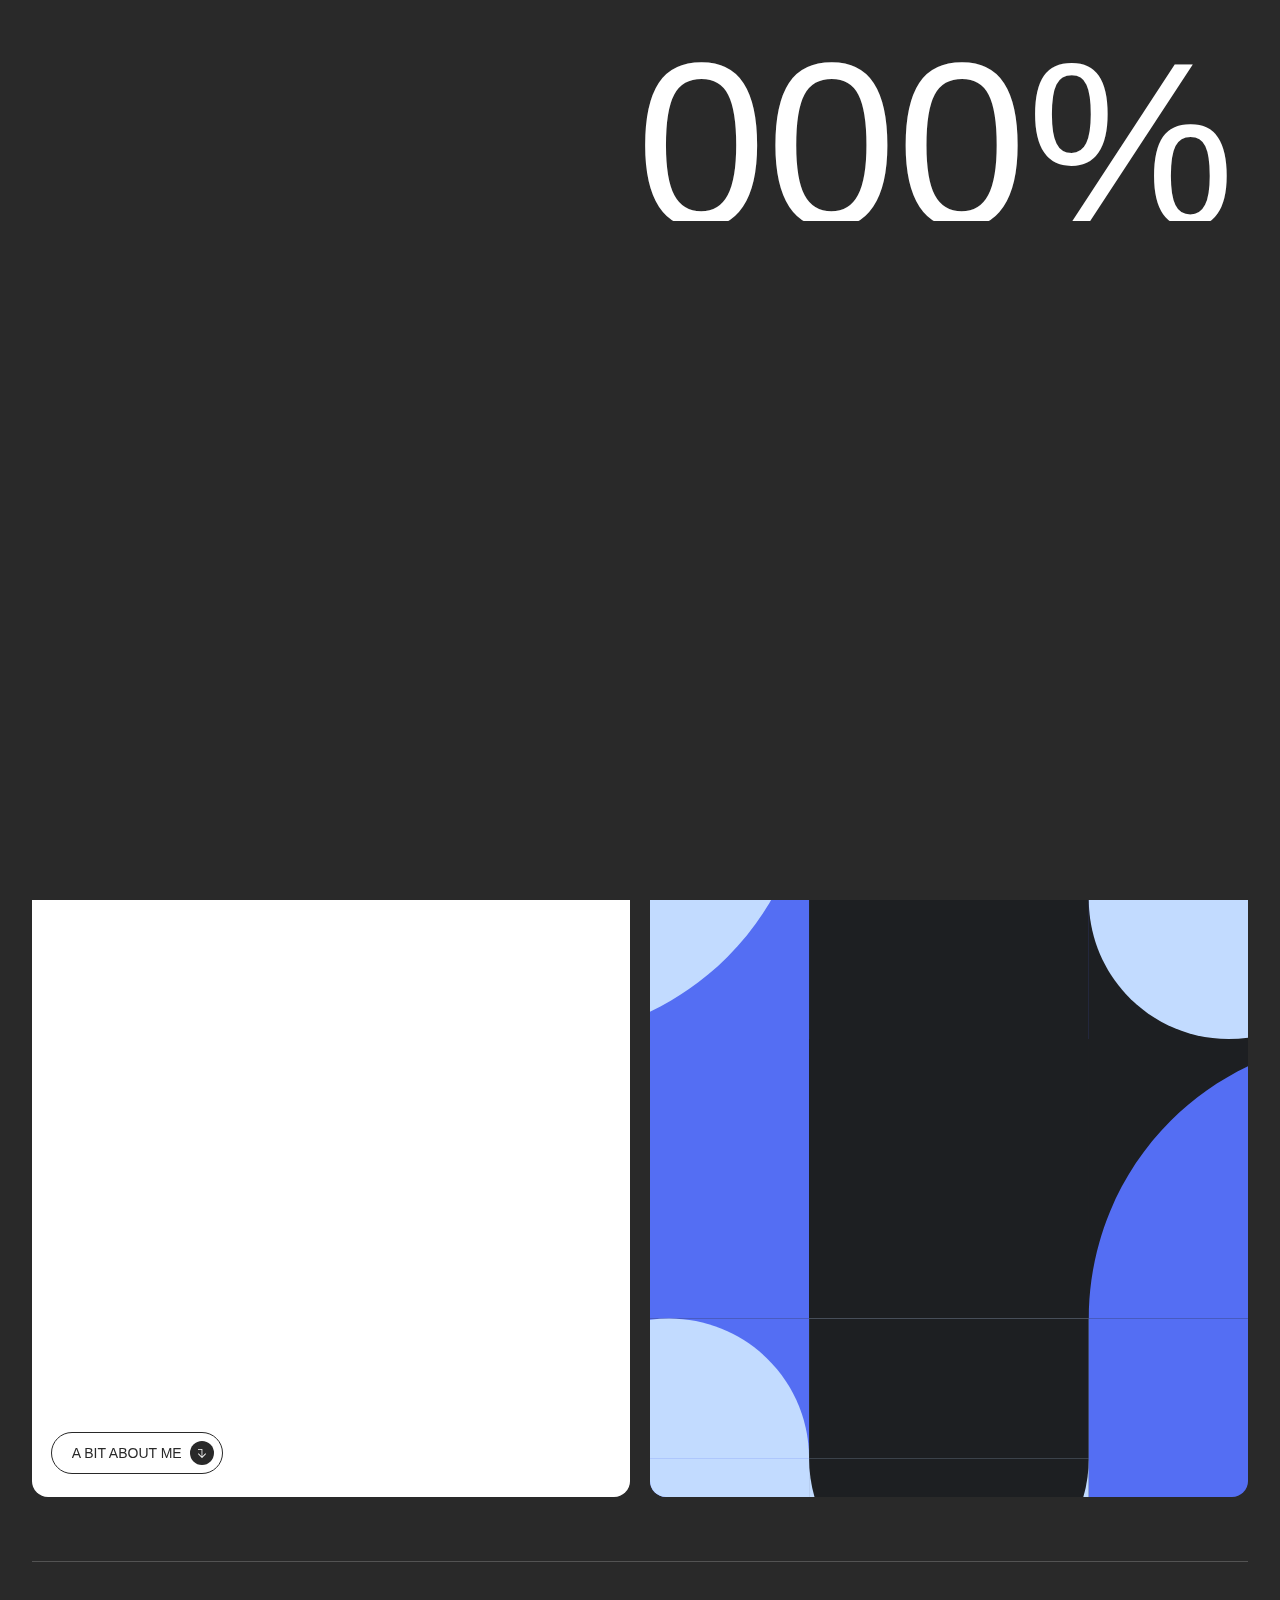
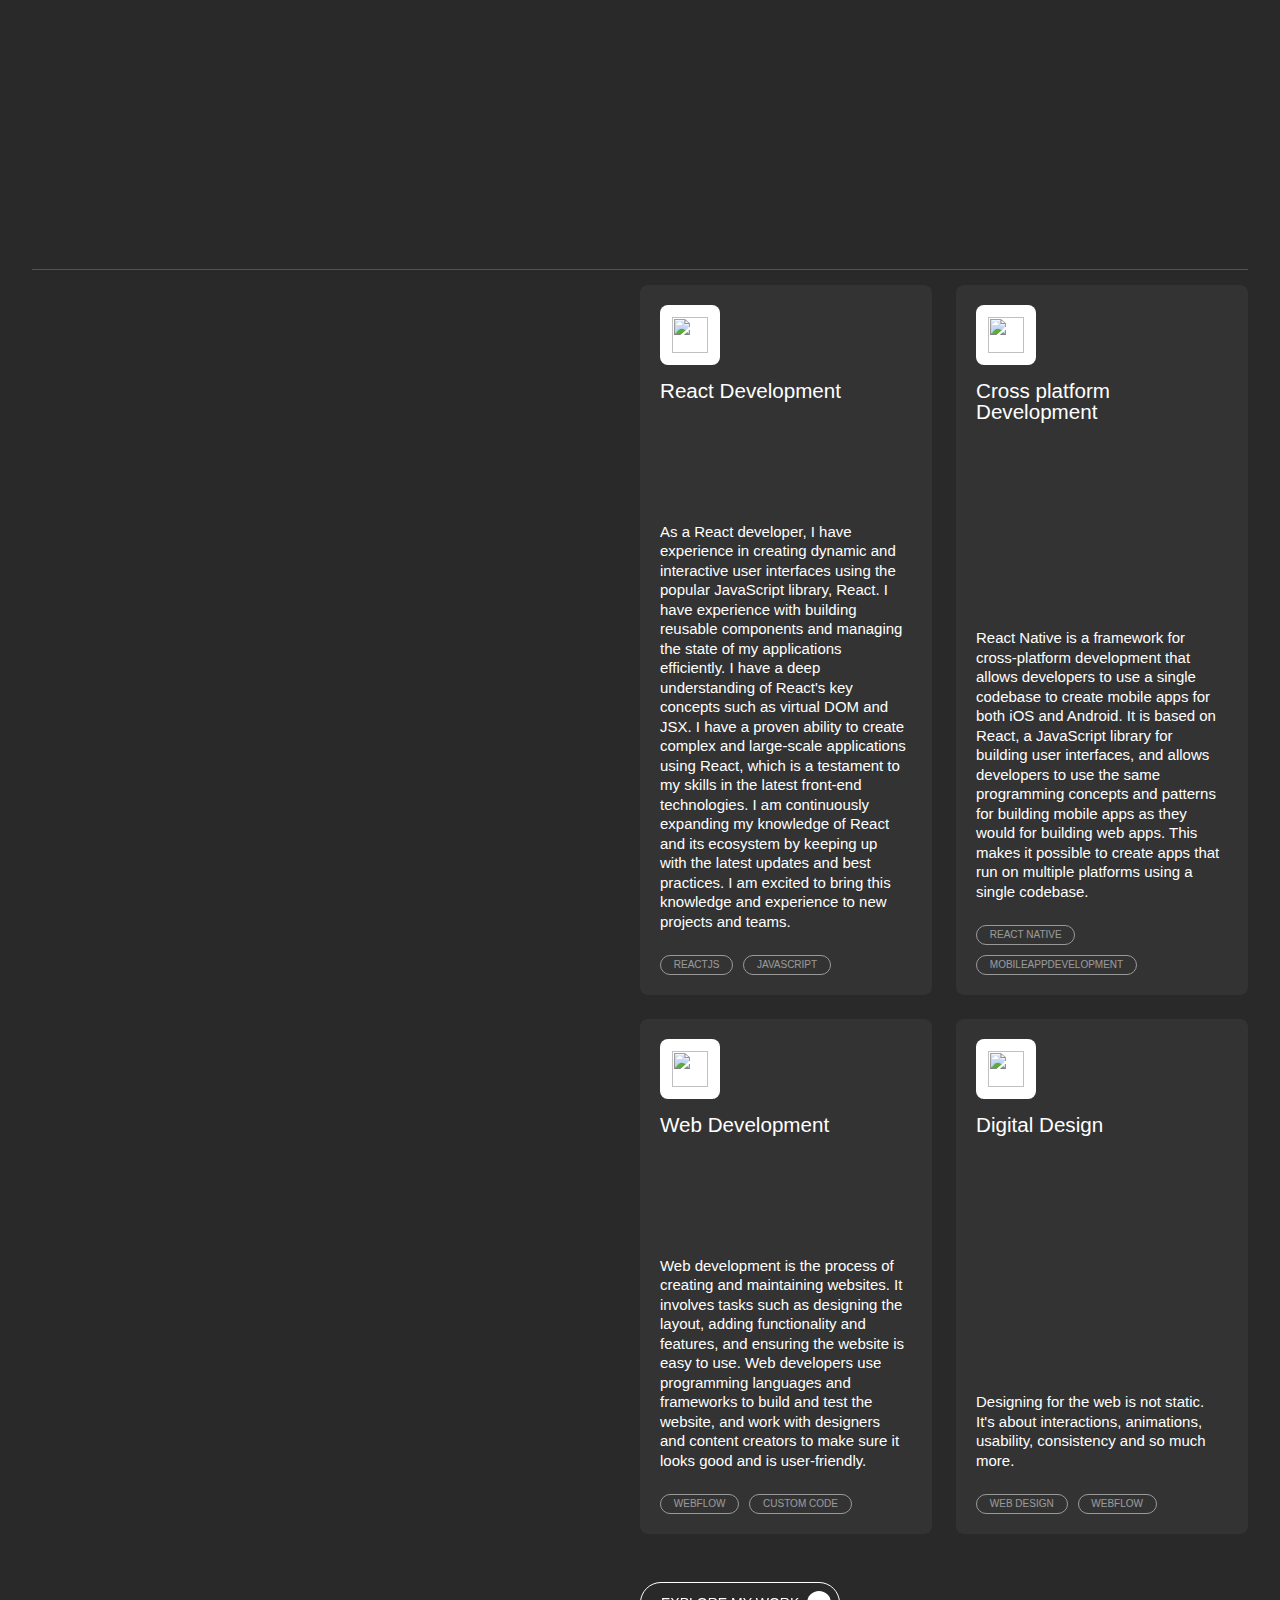
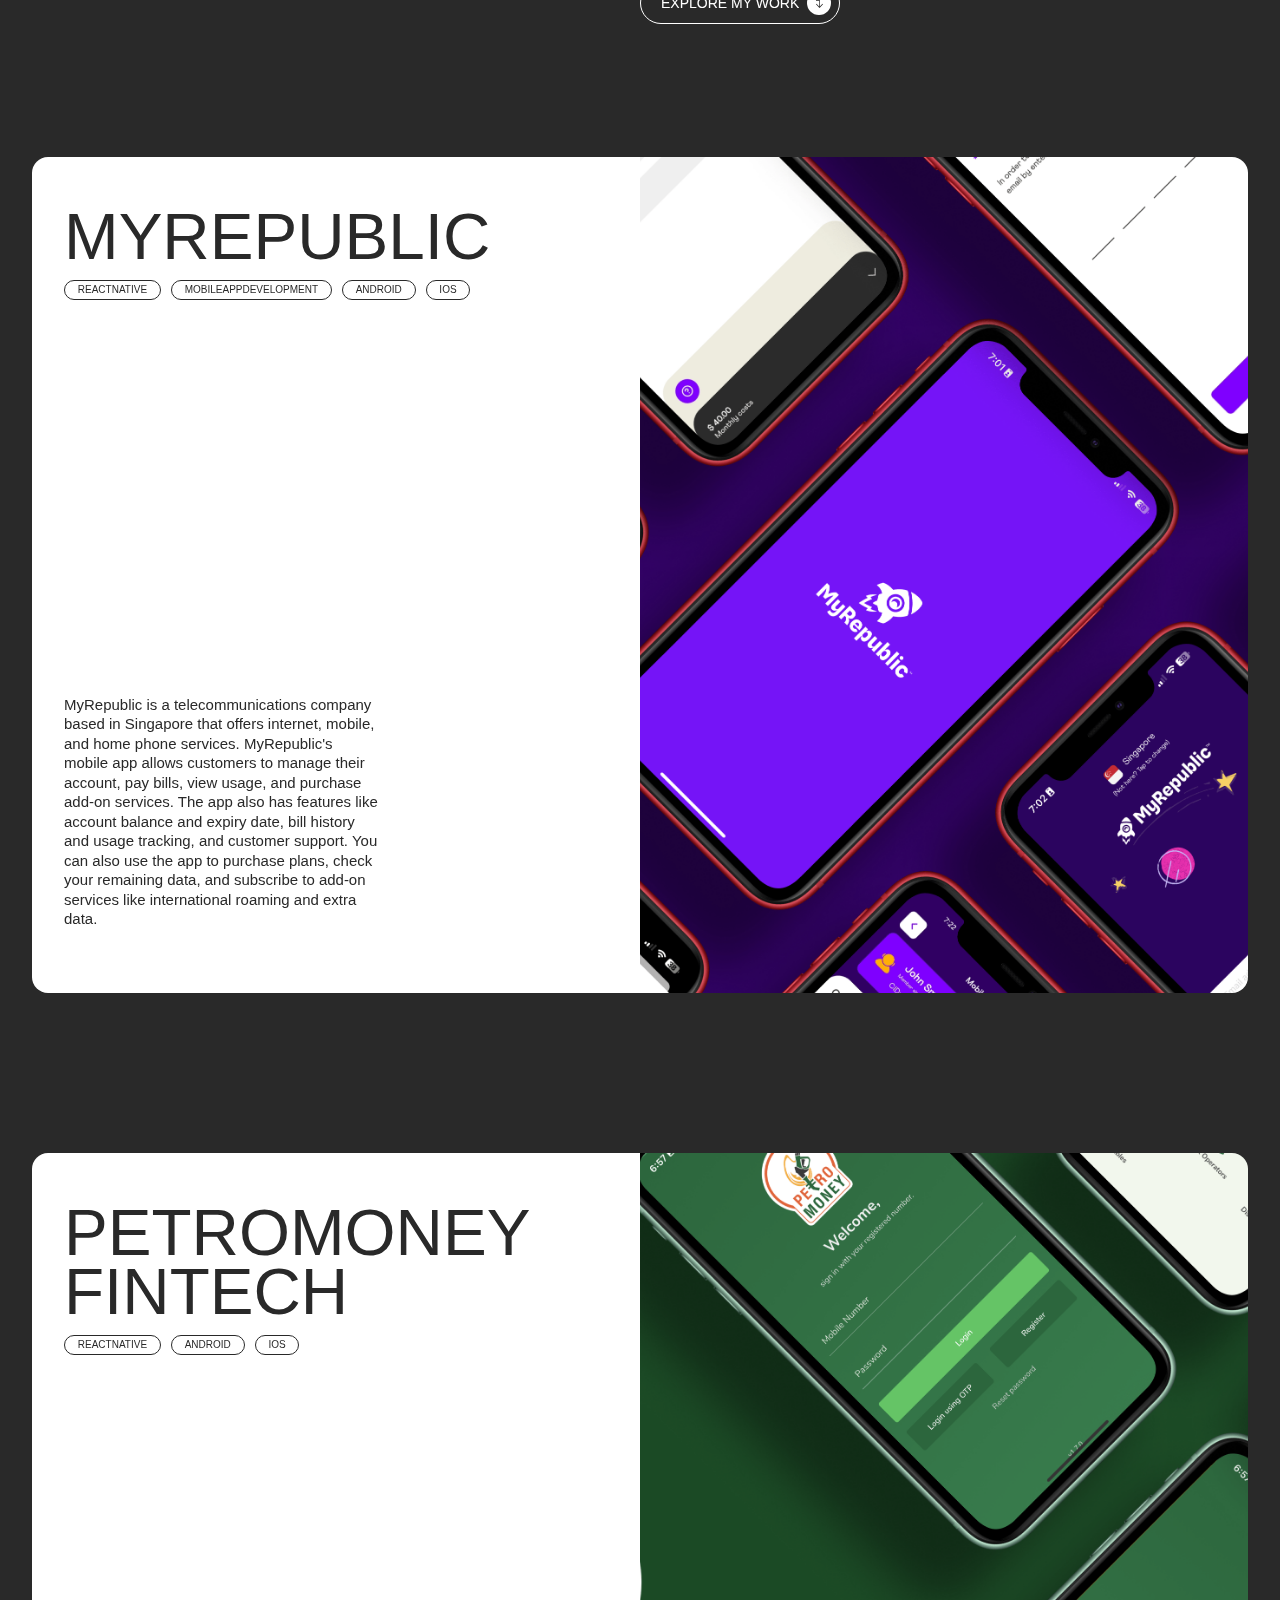
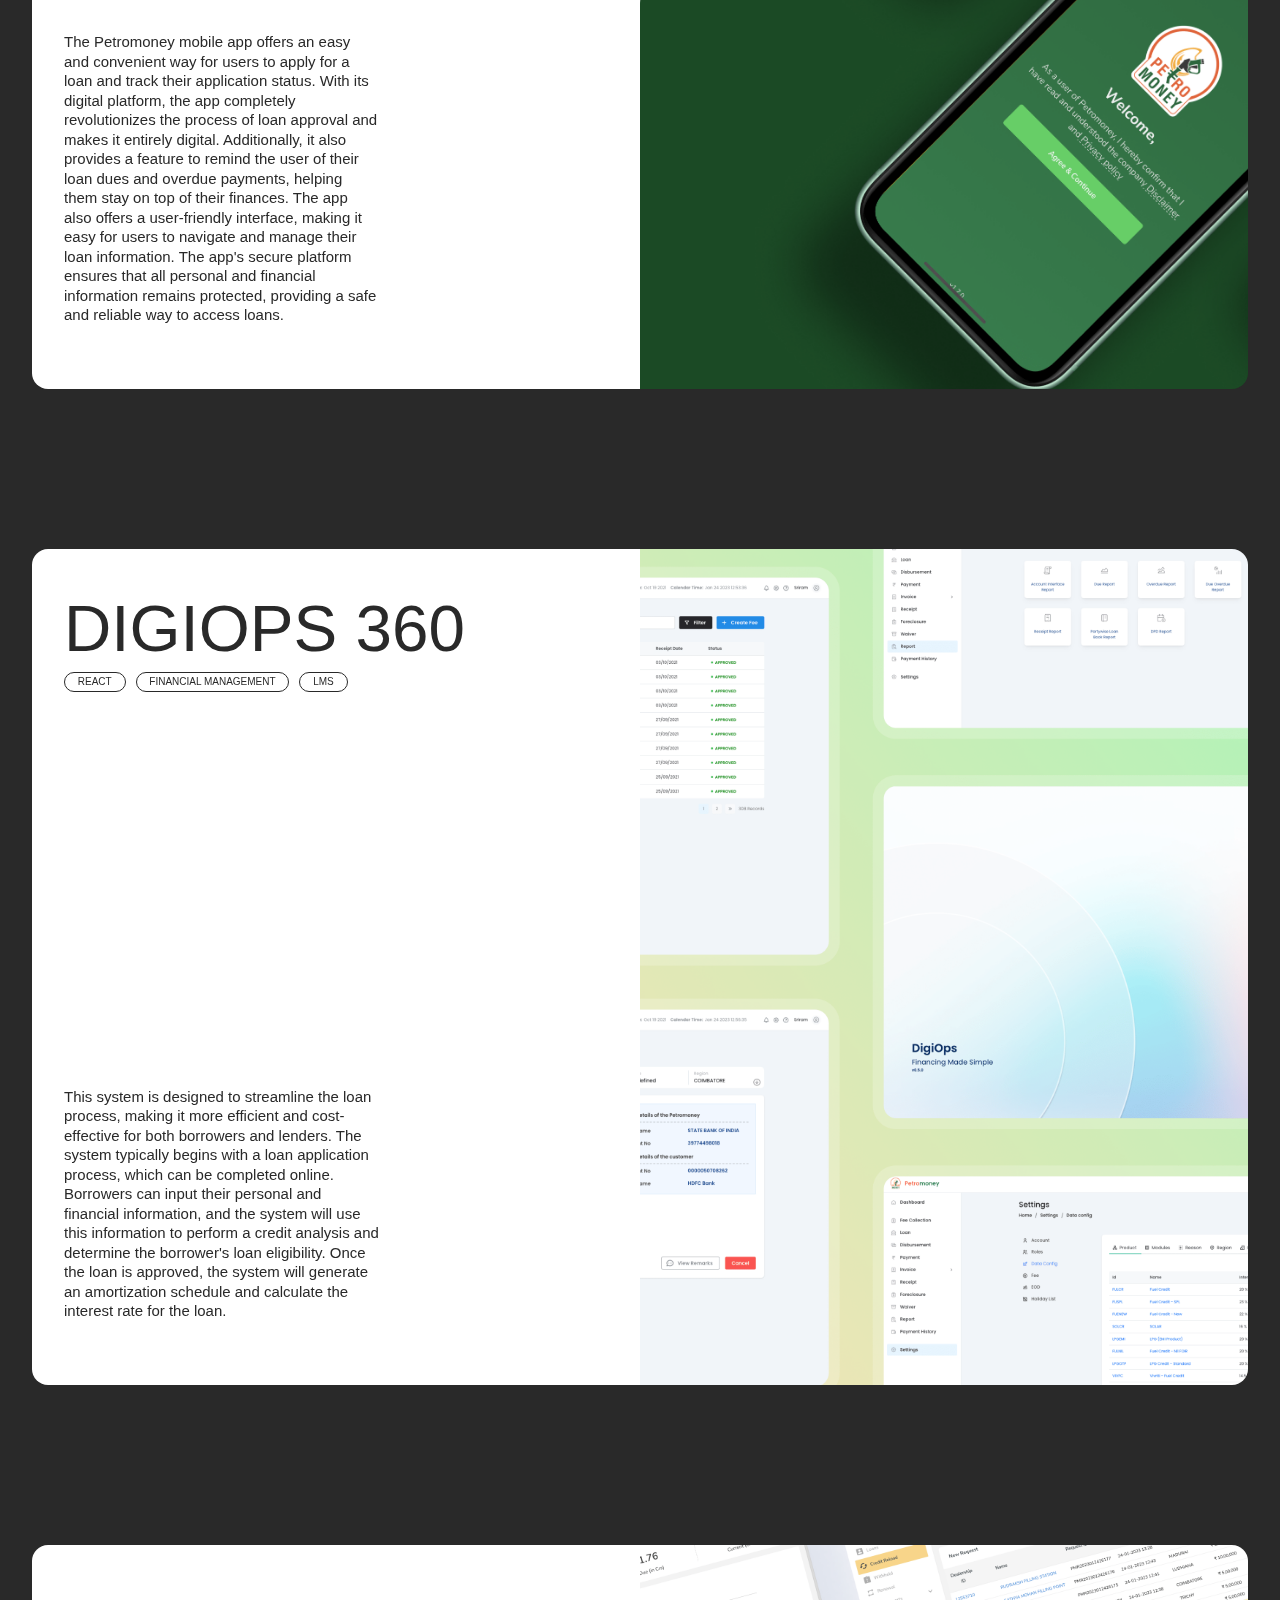
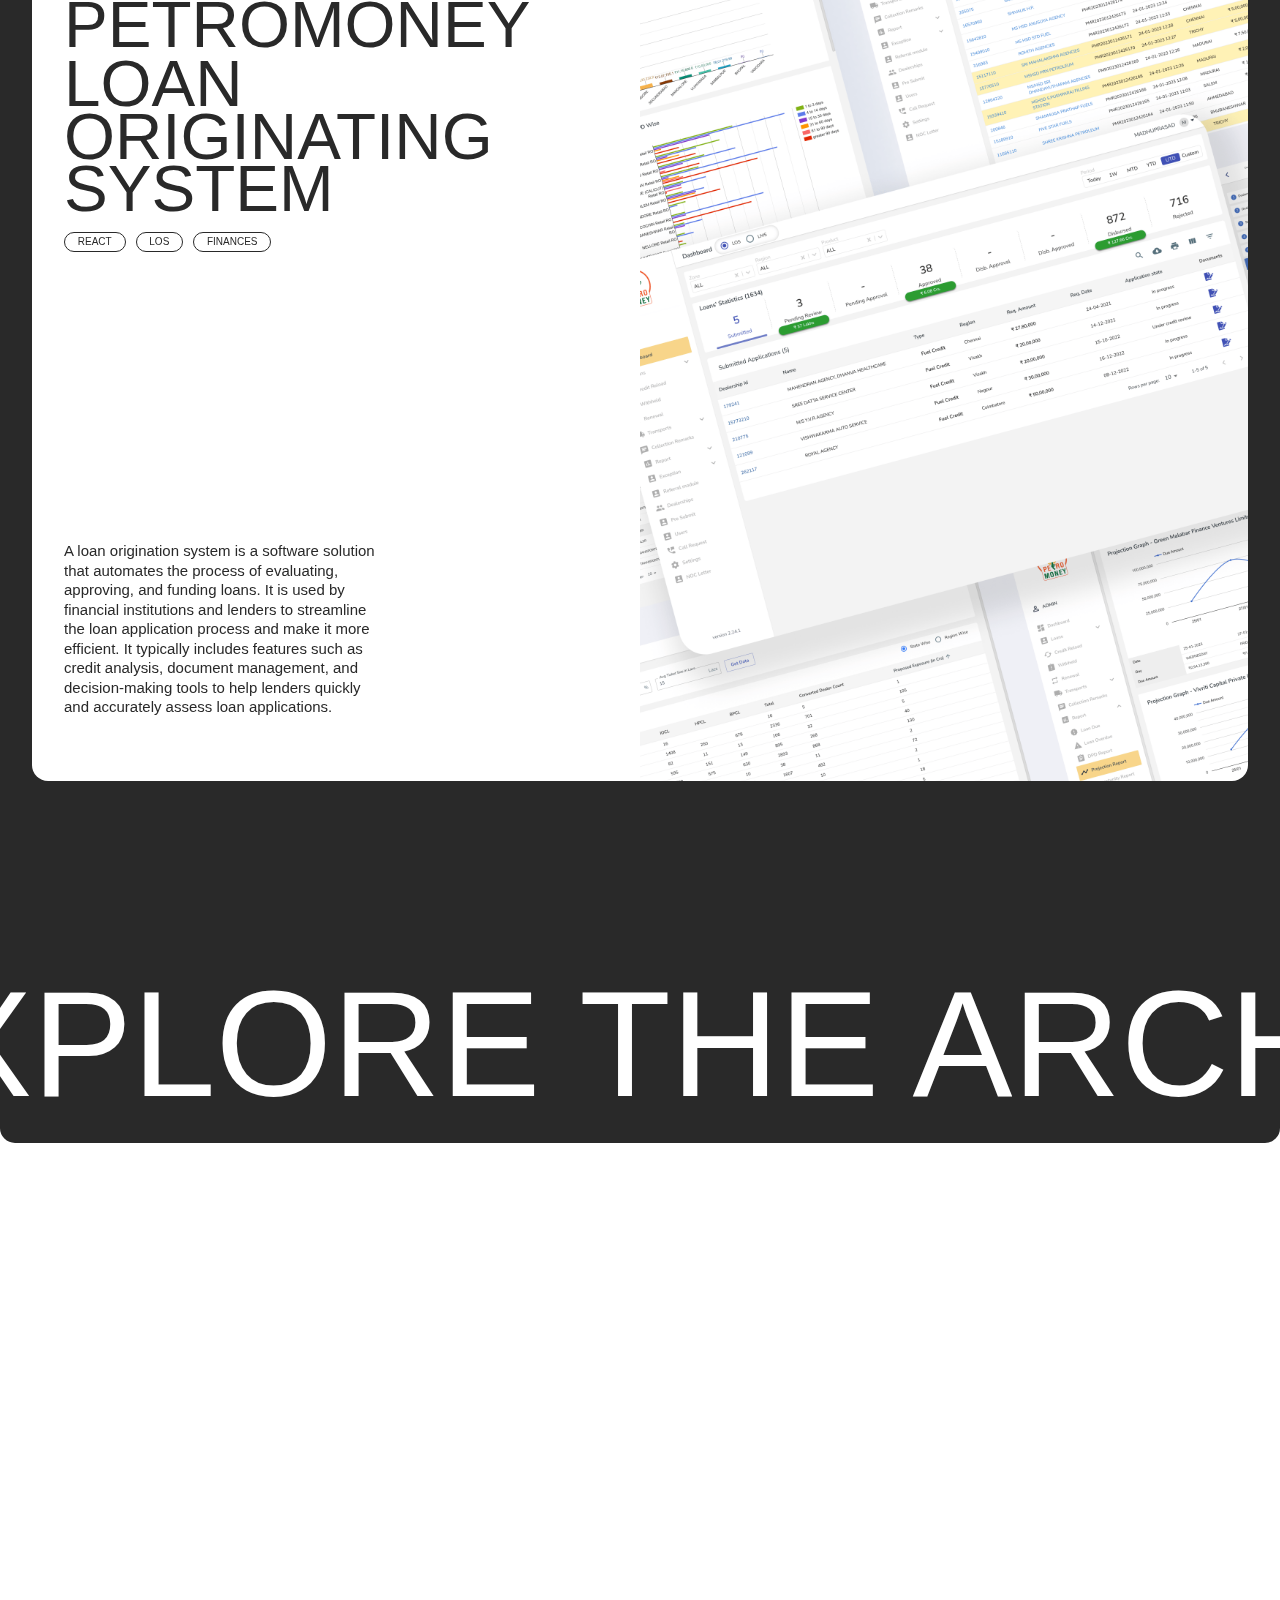
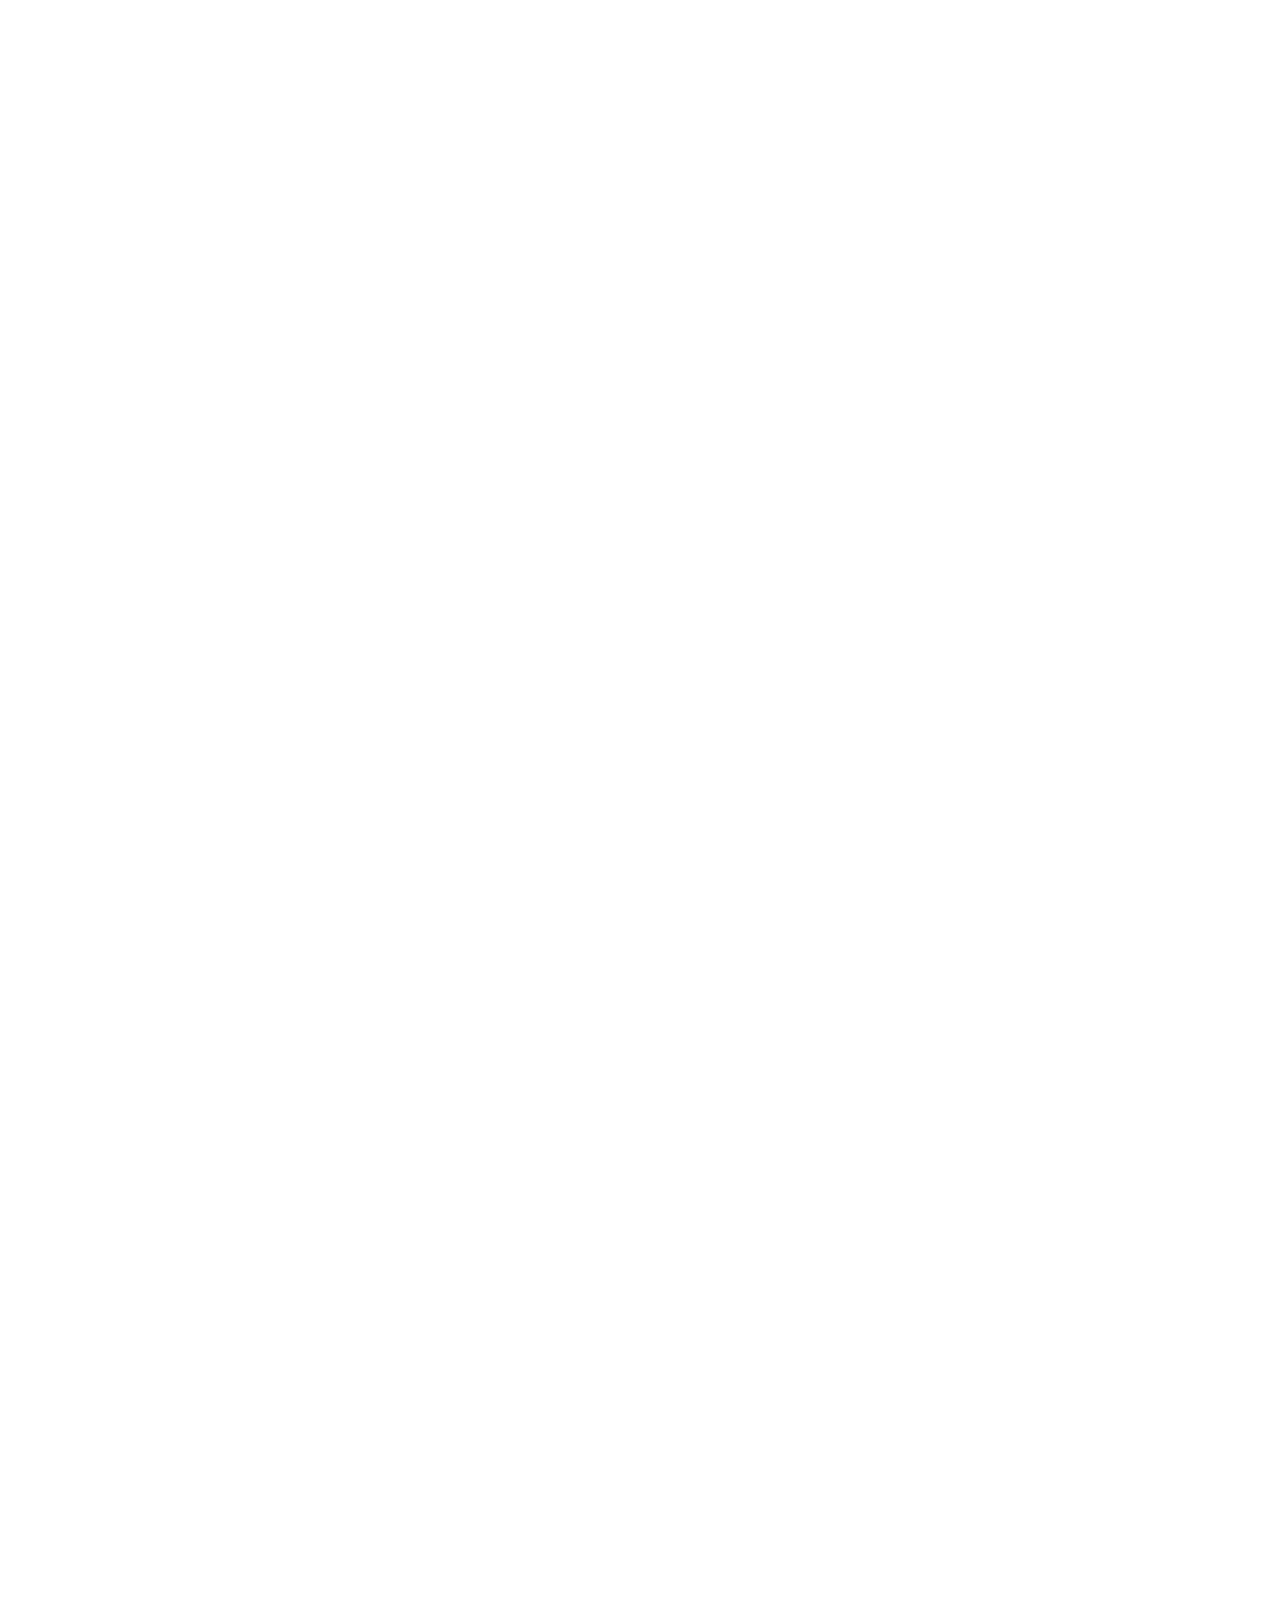
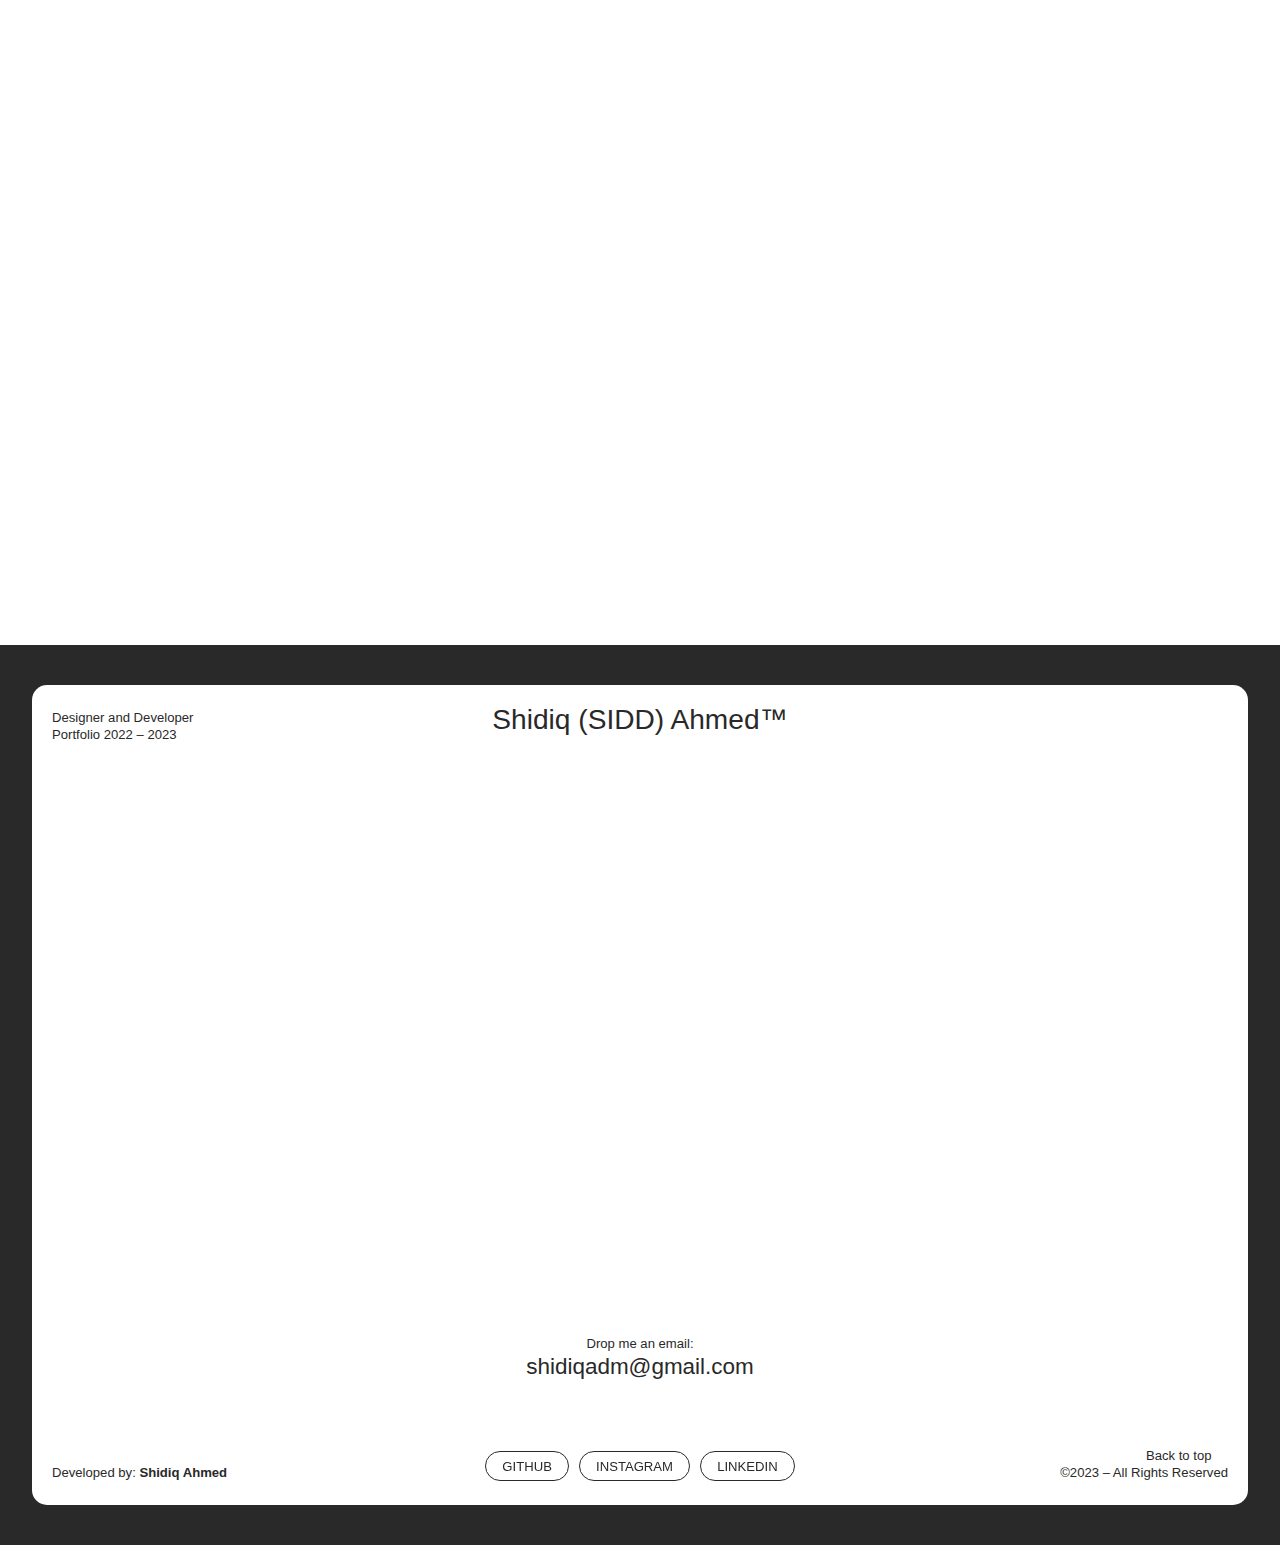
==== index.html @ d05dd58d "email updated" ====
<!DOCTYPE html>
<!-- Last Published: Wed Jan 18 2023 10:38:35 GMT+0000 (Coordinated Universal Time) -->
<html
  data-wf-domain="www.shidiqahmed.in"
  data-wf-page="62936e1bc73160aa2dc1d759"
  data-wf-site="6017e817edf32734686c1b92"
  lang="en"
>
  <head>
    <!-- Google tag (gtag.js) -->
    <script
      async
      src="https://www.googletagmanager.com/gtag/js?id=G-FY8ZLYGDB4"
    ></script>
    <script>
      window.dataLayer = window.dataLayer || [];
      function gtag() {
        dataLayer.push(arguments);
      }
      gtag("js", new Date());

      gtag("config", "G-FY8ZLYGDB4");
    </script>
    <meta charset="utf-8" />
    <title>SIDD - UI Designer and Developer</title>
    <meta
      content="Meet SIDD, a skilled and experienced developer who specializes in React, React Native and Web development, and Digital design. With a keen eye for detail and a passion for creating visually stunning designs, SIDD can help bring your next project to life. Whether you need a responsive website, a mobile app, or a digital design, SIDD has the skills and expertise to deliver high-quality results that meet your needs and exceed your expectations."
      name="description"
    />
    <meta
      content="Shidiq Ahmed - Developer portfolio"
      property="og:title"
    />
    <meta
      content="Meet SIDD, a skilled and experienced developer who specializes in React, React Native and Web development, and Digital design. With a keen eye for detail and a passion for creating visually stunning designs, SIDD can help bring your next project to life. Whether you need a responsive website, a mobile app, or a digital design, SIDD has the skills and expertise to deliver high-quality results that meet your needs and exceed your expectations."
      property="og:description"
    />
    <meta content="https://i.imgur.com/HSQ4wRq.png" property="og:image" />
    <meta
      content="Shidiq Ahmed - Developer portfolio"
      property="twitter:title"
    />
    <meta
      content="Meet SIDD, a skilled and experienced developer who specializes in React, React Native and Web development, and Digital design. With a keen eye for detail and a passion for creating visually stunning designs, SIDD can help bring your next project to life. Whether you need a responsive website, a mobile app, or a digital design, SIDD has the skills and expertise to deliver high-quality results that meet your needs and exceed your expectations."
      property="twitter:description"
    />
    <meta content="https://i.imgur.com/HSQ4wRq.png" property="twitter:image" />
    <meta property="og:type" content="website" />
    <meta content="summary_large_image" name="twitter:card" />
    <meta content="width=device-width, initial-scale=1" name="viewport" />
    <link href="index.css" rel="stylesheet" type="text/css" />
    <style>
      @media (min-width: 992px) {
        html.w-mod-js:not(.w-mod-ix)
          [data-w-id="b9f18f1c-3270-683d-3290-26c92d525dd3"] {
          opacity: 0;
          -webkit-transform: translate3d(0, 0, 0) scale3d(0.8, 0.8, 1)
            rotateX(0) rotateY(0) rotateZ(0) skew(0, 0);
          -moz-transform: translate3d(0, 0, 0) scale3d(0.8, 0.8, 1) rotateX(0)
            rotateY(0) rotateZ(0) skew(0, 0);
          -ms-transform: translate3d(0, 0, 0) scale3d(0.8, 0.8, 1) rotateX(0)
            rotateY(0) rotateZ(0) skew(0, 0);
          transform: translate3d(0, 0, 0) scale3d(0.8, 0.8, 1) rotateX(0)
            rotateY(0) rotateZ(0) skew(0, 0);
        }
        html.w-mod-js:not(.w-mod-ix)
          [data-w-id="562dc0fc-cf88-241c-6010-0f622c7837c7"] {
          opacity: 1;
        }
        html.w-mod-js:not(.w-mod-ix)
          [data-w-id="3168d413-3747-1757-c0d2-311449f5e9b3"] {
          opacity: 0;
          -webkit-transform: translate3d(-100%, 0, 0) scale3d(1, 1, 1)
            rotateX(0) rotateY(0) rotateZ(90deg) skew(0, 0);
          -moz-transform: translate3d(-100%, 0, 0) scale3d(1, 1, 1) rotateX(0)
            rotateY(0) rotateZ(90deg) skew(0, 0);
          -ms-transform: translate3d(-100%, 0, 0) scale3d(1, 1, 1) rotateX(0)
            rotateY(0) rotateZ(90deg) skew(0, 0);
          transform: translate3d(-100%, 0, 0) scale3d(1, 1, 1) rotateX(0)
            rotateY(0) rotateZ(90deg) skew(0, 0);
        }
        html.w-mod-js:not(.w-mod-ix)
          [data-w-id="d4e39a39-6bce-3fa8-2a5a-9cf41789c238"] {
          opacity: 1;
        }
      }
    </style>
    <!--[if lt IE 9
      ]><script
        src="https://cdnjs.cloudflare.com/ajax/libs/html5shiv/3.7.3/html5shiv.min.js"
        type="text/javascript"
      ></script
    ><![endif]-->
    <script type="text/javascript">
      !(function (o, c) {
        var n = c.documentElement,
          t = " w-mod-";
        (n.className += t + "js"),
          ("ontouchstart" in o ||
            (o.DocumentTouch && c instanceof DocumentTouch)) &&
            (n.className += t + "touch");
      })(window, document);
    </script>
    <link
      href="assets/Images/sidd_logo.png"
      rel="shortcut icon"
      type="image/x-icon"
    />
    <link href="assets/Images/sidd_logo.png" rel="apple-touch-icon" />
    <meta name="theme-color" content="#292929" />
    <meta name="p:domain_verify" content="f9cb125ba6a95df6092de021d8a9805d" />
    <style>
      :root {
        --highlight-bg: rgba(255, 255, 255, 0.1);
        --highlight-text: null;
      }

      ::selection {
        background: var(--highlight-bg);
        color: var(--highlight-text);
      }
    </style>
    <script>
      document.addEventListener("DOMContentLoaded", (event) => {
        function setFontSize() {
          if (window.innerWidth <= 1920 && window.innerWidth >= 991) {
            document.body.style.fontSize = window.innerWidth / 1366 + "rem";
          } else {
            if (document.body.style.removeProperty) {
              document.body.style.removeProperty("font-size");
            } else {
              document.body.style.removeAttribute("font-size");
            }
          }
        }
        window.addEventListener("resize", function () {
          setFontSize();
        });
        setFontSize();
      });
    </script>
    <style>
      .loader-wrapper {
        display: block;
      }

      [text-split] {
        opacity: 0;
      }
      html.w-editor [text-split] {
        opacity: 1;
      }

      .word {
        overflow: hidden;
        margin-bottom: -0.1em;
        transform-origin: bottom;
      }
    </style>
  </head>
  <body>
    <div class="w-embed">
      <style>

        body{
          	font-size: 1.171303074670571vw;
           -webkit-font-smoothing: antialiased;
         	-moz-osx-font-smoothing: grayscale;
         }

         /* Max Font Size */
         @media screen and (min-width:1920px) {
         	body {font-size: 1.4055636896046853rem;}
         }

         /* Min Font Size */
         @media screen and (max-width:1280px) {
          body {font-size: 0.9370424597364568rem;}
         }

         :root { --app-height: 100%; }
        .menu-overlay { min-height: var(--app-height); }

         a{
         	color: inherit;
           text-decoration: none;
         }

         ::-webkit-scrollbar {display: none;}

         .text_item:first-child .swiper_text {
        	transform: translateY(0%);
        }
        .text_item:first-child .swiper_sub {
        	opacity: 1;
        }
         .text_item:first-child .swiper_bubble {
        	transform: translateY(0%);
        }
        .text_item:first-child .swiper_button {
        	opacity: 1;
        }

         .awards_img-wrap,
         .tm-inner_bg{
         	pointer-events: none;
         }

         .tm-inner{
         	width: 100% !important;
         }

         .projects-item{
         	height: calc(100vh - 4rem);
         }

        .main-button , .footer-btn{
         	-webkit-backface-visibility: hidden;
           -moz-backface-visibility: hidden;
           -webkit-transform: translate3d(0, 0, 0);
           -moz-transform: translate3d(0, 0, 0)
           -webkit-mask-image: -webkit-radial-gradient(white, black);
         }

         .map-ui , .map-loader{
        	pointer-events: none;
        }

         .map-contain.active .archive-item{
         	transform: scale(.97);
         }

         .button {
           pointer-events: auto;
         }

         .project-button.main-button{
         	overflow: clip;
           contain: paint;
         }
      </style>
    </div>
    <div class="page-wrapper">
      <div class="loader-wrapper">
        <div class="loader-trigger"></div>
        <div class="loader-content">
          <div style="height: 0.75em" class="loader-counter">
            <div style="opacity: 1" class="counter-span is--hundreds">
              <div
                id="w-node-a328ebb3-1342-94dc-3068-efeff72b1c0e-2dc1d759"
                class="counter-digit"
              >
                0
              </div>
              <div
                id="w-node-f66d4413-eeb4-d104-f6fa-db1360a920d1-2dc1d759"
                class="counter-digit"
              >
                1
              </div>
            </div>
            <div style="opacity: 1" class="counter-span is--tens">
              <div
                id="w-node-c6659eee-1920-1050-6704-42a625344c91-2dc1d759"
                class="counter-digit"
              >
                0
              </div>
              <div
                id="w-node-babf9577-9205-5064-3d23-78865ba64cdb-2dc1d759"
                class="counter-digit"
              >
                1
              </div>
              <div
                id="w-node-b99cfdcf-a9d8-446b-fc7f-cb5e21c7a3a0-2dc1d759"
                class="counter-digit"
              >
                2
              </div>
              <div
                id="w-node-ab851f0a-66b2-f1f2-9fb7-ef5fc019dd40-2dc1d759"
                class="counter-digit"
              >
                3
              </div>
              <div
                id="w-node-_029820ef-2f84-5c35-8c82-080bec6e1af8-2dc1d759"
                class="counter-digit"
              >
                4
              </div>
              <div
                id="w-node-_62f22945-28d9-a34f-5a3c-84be21ec9464-2dc1d759"
                class="counter-digit"
              >
                5
              </div>
              <div
                id="w-node-_8348a5d2-73c6-0ab4-a177-ab54c69000a4-2dc1d759"
                class="counter-digit"
              >
                6
              </div>
              <div
                id="w-node-fa4b21bd-6d54-e1a5-6134-3676ce6f9d72-2dc1d759"
                class="counter-digit"
              >
                7
              </div>
              <div
                id="w-node-def11cc8-1918-11af-64bb-0882b5165af3-2dc1d759"
                class="counter-digit"
              >
                8
              </div>
              <div
                id="w-node-_52b2fb76-3ebe-a992-2f7c-e1bf67928db5-2dc1d759"
                class="counter-digit"
              >
                9
              </div>
              <div
                id="w-node-_99f7421a-3644-ec4f-cc32-a9b05bfee3eb-2dc1d759"
                class="counter-digit"
              >
                0
              </div>
            </div>
            <div style="opacity: 1" class="counter-span is--ones">
              <div
                id="w-node-_3506f9a3-ce09-813e-a281-c540af254f3f-2dc1d759"
                class="counter-digit"
              >
                0
              </div>
              <div
                id="w-node-_5b74d7fc-d7c5-bb4b-1cf9-9d4f35f260cc-2dc1d759"
                class="counter-digit"
              >
                1
              </div>
              <div
                id="w-node-ff36e0d6-3501-5658-896a-519533bbf8dc-2dc1d759"
                class="counter-digit"
              >
                2
              </div>
              <div
                id="w-node-ad3517af-a8d8-47c8-57ec-6941064428b6-2dc1d759"
                class="counter-digit"
              >
                3
              </div>
              <div
                id="w-node-ef15fa24-781e-a097-9f92-1170ecd9b920-2dc1d759"
                class="counter-digit"
              >
                4
              </div>
              <div
                id="w-node-_00f441ef-c500-a82e-a36d-53915cd5286e-2dc1d759"
                class="counter-digit"
              >
                5
              </div>
              <div
                id="w-node-_316c4c78-125b-88ab-ed5f-e3d3a27703d1-2dc1d759"
                class="counter-digit"
              >
                6
              </div>
              <div
                id="w-node-_7b1d520c-b203-1e43-dcb1-4fac994978f7-2dc1d759"
                class="counter-digit"
              >
                7
              </div>
              <div
                id="w-node-a628c882-8df6-c331-bd78-58d43e91ba55-2dc1d759"
                class="counter-digit"
              >
                8
              </div>
              <div
                id="w-node-_90cd0476-6f89-198b-1a22-dd5c86a284b3-2dc1d759"
                class="counter-digit"
              >
                9
              </div>
              <div
                id="w-node-aa988e1b-3251-989f-eb64-4a6b765bc2d6-2dc1d759"
                class="counter-digit"
              >
                0
              </div>
              <div
                id="w-node-_35f2702d-5bd2-3dd8-3ee9-e42b2ceea0dd-2dc1d759"
                class="counter-digit"
              >
                1
              </div>
              <div
                id="w-node-c0387fff-5945-08a7-e885-03af989ed502-2dc1d759"
                class="counter-digit"
              >
                2
              </div>
              <div
                id="w-node-_4395c0c1-d642-359c-c9b5-8e38ff433e57-2dc1d759"
                class="counter-digit"
              >
                3
              </div>
              <div
                id="w-node-_4fd7a61d-e0ae-1f92-e2e7-ddaf2363182b-2dc1d759"
                class="counter-digit"
              >
                4
              </div>
              <div
                id="w-node-f3ebe8b4-9dc8-3e23-b349-1298595a1062-2dc1d759"
                class="counter-digit"
              >
                5
              </div>
              <div
                id="w-node-aa3b1b67-a508-9071-dee6-5c40d88ea263-2dc1d759"
                class="counter-digit"
              >
                6
              </div>
              <div
                id="w-node-_4c659a11-f75b-4fce-3c2e-f80e775758f0-2dc1d759"
                class="counter-digit"
              >
                7
              </div>
              <div
                id="w-node-_0c115390-0a84-ce0c-9220-e4702bb28f6b-2dc1d759"
                class="counter-digit"
              >
                8
              </div>
              <div
                id="w-node-_41ce964f-58ff-2856-0024-22b51c13870a-2dc1d759"
                class="counter-digit"
              >
                9
              </div>
              <div
                id="w-node-c904084e-e55b-3c19-5acc-a335be99bcf8-2dc1d759"
                class="counter-digit"
              >
                0
              </div>
              <div
                id="w-node-_7e32a74b-39eb-8f54-4db4-89f232f8b3da-2dc1d759"
                class="counter-digit"
              >
                1
              </div>
              <div
                id="w-node-c20c471c-6e31-511e-e349-c409f24a3457-2dc1d759"
                class="counter-digit"
              >
                2
              </div>
              <div
                id="w-node-_8725da67-184e-b01a-b16e-7193fa6075d6-2dc1d759"
                class="counter-digit"
              >
                3
              </div>
              <div
                id="w-node-_7bf082f1-d81e-d6a5-8940-766fcf732fd4-2dc1d759"
                class="counter-digit"
              >
                4
              </div>
              <div
                id="w-node-ef5ba0d6-ea33-5aa3-f1c8-faa1227c9d08-2dc1d759"
                class="counter-digit"
              >
                5
              </div>
              <div
                id="w-node-_45cb0d71-3ae4-bd5e-f1d3-09a728bc3ccf-2dc1d759"
                class="counter-digit"
              >
                6
              </div>
              <div
                id="w-node-bd6400ba-9d6e-712a-79f0-7fcc134a6526-2dc1d759"
                class="counter-digit"
              >
                7
              </div>
              <div
                id="w-node-ce0b6e0a-4443-dba9-eace-3150ca913a49-2dc1d759"
                class="counter-digit"
              >
                8
              </div>
              <div
                id="w-node-_786dad8d-d20c-bcbd-bab6-cffb8868295b-2dc1d759"
                class="counter-digit"
              >
                9
              </div>
              <div
                id="w-node-c40ed7ae-19e8-a9dd-0264-d6de359e718e-2dc1d759"
                class="counter-digit"
              >
                0
              </div>
              <div
                id="w-node-ed522709-13a4-2743-e79c-5a1a0518b6eb-2dc1d759"
                class="counter-digit"
              >
                1
              </div>
              <div
                id="w-node-_939dbb6d-e7f6-e2fe-a6a0-69606331051a-2dc1d759"
                class="counter-digit"
              >
                2
              </div>
              <div
                id="w-node-_20ac99bf-deeb-62a2-38db-41c62537d955-2dc1d759"
                class="counter-digit"
              >
                3
              </div>
              <div
                id="w-node-a10f96bf-0f79-78e8-6725-d66383b10344-2dc1d759"
                class="counter-digit"
              >
                4
              </div>
              <div
                id="w-node-_71a55796-bbe3-295f-c19a-ce0293256c4a-2dc1d759"
                class="counter-digit"
              >
                5
              </div>
              <div
                id="w-node-_9d90a3b4-0b4b-077a-d2fe-5031f36c9bb1-2dc1d759"
                class="counter-digit"
              >
                6
              </div>
              <div
                id="w-node-_6c05f2c6-4b35-7103-96bd-9d5b79d0da45-2dc1d759"
                class="counter-digit"
              >
                7
              </div>
              <div
                id="w-node-fd04f1b8-2dc7-784d-d99c-1ca8c605997f-2dc1d759"
                class="counter-digit"
              >
                8
              </div>
              <div
                id="w-node-_6947026a-db99-69be-2699-c4f7c3ad30a4-2dc1d759"
                class="counter-digit"
              >
                9
              </div>
              <div
                id="w-node-_9ae7bc70-dd52-1931-fd42-6b34c515f97a-2dc1d759"
                class="counter-digit"
              >
                0
              </div>
              <div
                id="w-node-_3460920e-bd76-5692-8809-4708f045ea87-2dc1d759"
                class="counter-digit"
              >
                1
              </div>
              <div
                id="w-node-_4ba23de0-3cec-2079-c112-574d90d4cbbc-2dc1d759"
                class="counter-digit"
              >
                2
              </div>
              <div
                id="w-node-_99bd1a0f-70fe-47f7-552a-19320bb2a49b-2dc1d759"
                class="counter-digit"
              >
                3
              </div>
              <div
                id="w-node-_6adb0ea6-8bf8-7c85-04f7-486ceac1abc4-2dc1d759"
                class="counter-digit"
              >
                4
              </div>
              <div
                id="w-node-_9f4eef7c-c4f1-2798-6434-e970db4cb6ec-2dc1d759"
                class="counter-digit"
              >
                5
              </div>
              <div
                id="w-node-_1ce6875f-a211-a5de-c8dd-c26a8df201ba-2dc1d759"
                class="counter-digit"
              >
                6
              </div>
              <div
                id="w-node-_57c33d79-30e9-13c7-f4b6-aaf64ae2da74-2dc1d759"
                class="counter-digit"
              >
                7
              </div>
              <div
                id="w-node-_6e8006ad-96f6-53c9-7a09-3474331e9773-2dc1d759"
                class="counter-digit"
              >
                8
              </div>
              <div
                id="w-node-_7091f606-c614-b980-f999-3d2822fcf71c-2dc1d759"
                class="counter-digit"
              >
                9
              </div>
              <div
                id="w-node-_37a97954-15b9-ce93-0f26-8346cc48bc25-2dc1d759"
                class="counter-digit"
              >
                0
              </div>
              <div
                id="w-node-f9aa7e5b-1bca-42a8-0a53-858f916dfca9-2dc1d759"
                class="counter-digit"
              >
                1
              </div>
              <div
                id="w-node-_4adaec1d-499c-a4db-50ff-7ddf955b0bfa-2dc1d759"
                class="counter-digit"
              >
                2
              </div>
              <div
                id="w-node-_2974d99a-0291-a388-deaa-bc406ee861e4-2dc1d759"
                class="counter-digit"
              >
                3
              </div>
              <div
                id="w-node-_7862eb35-0cac-099e-37b8-a3d51457cd3f-2dc1d759"
                class="counter-digit"
              >
                4
              </div>
              <div
                id="w-node-_503e35a8-254c-cd43-f94c-981c2fed69c2-2dc1d759"
                class="counter-digit"
              >
                5
              </div>
              <div
                id="w-node-_16c11f0f-824c-2e19-10a7-6d1ebe23ecb4-2dc1d759"
                class="counter-digit"
              >
                6
              </div>
              <div
                id="w-node-cbe9f5dc-3f91-5212-6594-b3f579fe1ad4-2dc1d759"
                class="counter-digit"
              >
                7
              </div>
              <div
                id="w-node-a8bd99bc-99b8-3c57-371b-268aee5e64a1-2dc1d759"
                class="counter-digit"
              >
                8
              </div>
              <div
                id="w-node-ec06fc85-9996-affc-c2bd-7cc288a7b84d-2dc1d759"
                class="counter-digit"
              >
                9
              </div>
              <div
                id="w-node-_75c001d8-476b-a77b-a7ad-d8f62a1f81c4-2dc1d759"
                class="counter-digit"
              >
                0
              </div>
              <div
                id="w-node-_5251476f-b7ad-f24a-2f3b-37b11f92d16d-2dc1d759"
                class="counter-digit"
              >
                1
              </div>
              <div
                id="w-node-d5987faf-d77e-e06c-5477-29d7a9b85524-2dc1d759"
                class="counter-digit"
              >
                2
              </div>
              <div
                id="w-node-_206b58f4-34d9-4b6f-cc40-aa9aa9c530ac-2dc1d759"
                class="counter-digit"
              >
                3
              </div>
              <div
                id="w-node-_655d1e95-ee6f-2966-4dae-0149c4e3749a-2dc1d759"
                class="counter-digit"
              >
                4
              </div>
              <div
                id="w-node-_5874732d-a55c-640b-db06-8cc32a0ea61c-2dc1d759"
                class="counter-digit"
              >
                5
              </div>
              <div
                id="w-node-_7e598ec2-47c7-95d5-036f-e4b20345d60b-2dc1d759"
                class="counter-digit"
              >
                6
              </div>
              <div
                id="w-node-_3c202200-b44b-706b-a1b5-81c0d36f82b4-2dc1d759"
                class="counter-digit"
              >
                7
              </div>
              <div
                id="w-node-_3c953063-36b5-6c3f-cc1a-ccb488c4353b-2dc1d759"
                class="counter-digit"
              >
                8
              </div>
              <div
                id="w-node-a3a2c023-0293-624a-409a-24a93e305151-2dc1d759"
                class="counter-digit"
              >
                9
              </div>
              <div
                id="w-node-_096e6f84-f25b-8842-150d-98b9c283f421-2dc1d759"
                class="counter-digit"
              >
                0
              </div>
              <div
                id="w-node-ca55098d-5bbe-4c9d-c2c0-2fbe7866762e-2dc1d759"
                class="counter-digit"
              >
                1
              </div>
              <div
                id="w-node-_1e72ced5-d596-c616-92ca-a9b6603e49e3-2dc1d759"
                class="counter-digit"
              >
                2
              </div>
              <div
                id="w-node-d9175c3f-4664-5d1b-c651-ec22f979b902-2dc1d759"
                class="counter-digit"
              >
                3
              </div>
              <div
                id="w-node-_9a56fec5-da8b-f708-8ce5-3c5f7d836bcc-2dc1d759"
                class="counter-digit"
              >
                4
              </div>
              <div
                id="w-node-_731aa58b-f00c-6fe3-4968-81ec2d33c62f-2dc1d759"
                class="counter-digit"
              >
                5
              </div>
              <div
                id="w-node-_035d5220-ff7e-34e6-fc6e-0b2b8c3f1b8b-2dc1d759"
                class="counter-digit"
              >
                6
              </div>
              <div
                id="w-node-_2e870783-9e51-40aa-7332-aa66904ad680-2dc1d759"
                class="counter-digit"
              >
                7
              </div>
              <div
                id="w-node-_6a8b5b33-bd73-2065-9a2a-55906a0ba6ba-2dc1d759"
                class="counter-digit"
              >
                8
              </div>
              <div
                id="w-node-_21632ed0-b121-497c-1a69-8a0ca9cce289-2dc1d759"
                class="counter-digit"
              >
                9
              </div>
              <div
                id="w-node-_1a62bd03-0f53-ce96-9e95-bf03e10c5b6a-2dc1d759"
                class="counter-digit"
              >
                0
              </div>
              <div
                id="w-node-f9aa1b5c-9dc8-aadc-4c4b-e6d8b88a7285-2dc1d759"
                class="counter-digit"
              >
                1
              </div>
              <div
                id="w-node-_79d7e10d-0c4e-5f93-483f-ed92a4388a55-2dc1d759"
                class="counter-digit"
              >
                2
              </div>
              <div
                id="w-node-_091ca93a-6e60-109d-40e2-d5f527f5c451-2dc1d759"
                class="counter-digit"
              >
                3
              </div>
              <div
                id="w-node-_8af9030e-c2a3-bf70-dd58-245710cdefc9-2dc1d759"
                class="counter-digit"
              >
                4
              </div>
              <div
                id="w-node-_10fbacc4-af1e-b5b3-ec85-7cee22fe8915-2dc1d759"
                class="counter-digit"
              >
                5
              </div>
              <div
                id="w-node-_3f52318c-f6c2-1a44-28d8-42e1e6002fea-2dc1d759"
                class="counter-digit"
              >
                6
              </div>
              <div
                id="w-node-_68555085-6455-2ae6-9335-7f829b0f685f-2dc1d759"
                class="counter-digit"
              >
                7
              </div>
              <div
                id="w-node-d5afe4e7-577b-2b58-8c9c-745b3130d3ad-2dc1d759"
                class="counter-digit"
              >
                8
              </div>
              <div
                id="w-node-a1272c00-16ae-24e1-481c-6ee19b8a73fd-2dc1d759"
                class="counter-digit"
              >
                9
              </div>
              <div
                id="w-node-_192af43d-8936-d0c5-06a9-ce601c487f76-2dc1d759"
                class="counter-digit"
              >
                0
              </div>
              <div
                id="w-node-_852700c4-8a1f-653b-af76-a8107bf99e8b-2dc1d759"
                class="counter-digit"
              >
                1
              </div>
              <div
                id="w-node-a965854f-c0e1-0ce8-1bb4-f5ca24a75cd3-2dc1d759"
                class="counter-digit"
              >
                2
              </div>
              <div
                id="w-node-_34548f8e-09c0-d92e-6b3f-f6de64c682ac-2dc1d759"
                class="counter-digit"
              >
                3
              </div>
              <div
                id="w-node-_0287c16a-b963-6f0c-fc6b-11723c04d98e-2dc1d759"
                class="counter-digit"
              >
                4
              </div>
              <div
                id="w-node-_7a0f8d82-2c8e-8aa5-9198-3cf9e315a557-2dc1d759"
                class="counter-digit"
              >
                5
              </div>
              <div
                id="w-node-f3fca5a5-b78e-4dae-716a-9ad12dfb647d-2dc1d759"
                class="counter-digit"
              >
                6
              </div>
              <div
                id="w-node-e436faf6-82ca-6f04-8737-d3f20e126db6-2dc1d759"
                class="counter-digit"
              >
                7
              </div>
              <div
                id="w-node-_9fd539fd-4cd0-ad75-6dad-830019f6d2da-2dc1d759"
                class="counter-digit"
              >
                8
              </div>
              <div
                id="w-node-_1cee4bea-9b03-ba6b-df94-ed1ce0dc2153-2dc1d759"
                class="counter-digit"
              >
                9
              </div>
              <div
                id="w-node-_25a11f42-b057-9564-ca17-48bb62e79447-2dc1d759"
                class="counter-digit"
              >
                0
              </div>
            </div>
            <div style="opacity: 1" class="counter-span is--percent">
              <div
                id="w-node-c80a0e44-c2be-23ec-477c-60bdd4adf184-2dc1d759"
                class="counter-digit"
              >
                %
              </div>
            </div>
          </div>
          <div class="loader-text">
            <div class="loader-text-large">Shidiq Ahmed</div>
          </div>
        </div>
      </div>
      <div class="menu-wrapper">
        <div class="nav-content">
          <a href="/" class="nav-link">SIDD</a>
          <div class="nav-right">
            <div class="color-btn-w">
              <div class="color-btn-options">
                <div
                  id="green-color"
                  data-color="green"
                  class="color-option-w is-3"
                >
                  <img
                    src="https://assets.website-files.com/6017e817edf32734686c1b92/632f5920829453a86bf52e9e_mode-green.svg"
                    loading="lazy"
                    alt="green color mode"
                    class="color-option-img"
                  />
                </div>
                <div
                  id="brown-color"
                  data-color="brown"
                  class="color-option-w is-2"
                >
                  <img
                    src="https://assets.website-files.com/6017e817edf32734686c1b92/6379ff77ab3450646d0a2ee0_mode-brown.svg"
                    loading="lazy"
                    alt="brown color mode"
                    class="color-option-img"
                  />
                </div>
                <div
                  id="black-color"
                  data-color="black"
                  class="color-option-w is-1"
                >
                  <img
                    src="https://assets.website-files.com/6017e817edf32734686c1b92/632f59206a78d7a075b4f5c7_mode-black.svg"
                    loading="lazy"
                    alt="black color mode"
                    class="color-option-img"
                  />
                </div>
              </div>
              <div class="color-mode-text">color mode</div>
              <div class="color-btn-bg"></div>
            </div>
            <div
              data-w-id="df285ec8-8645-8caf-9625-09dc604bb0c0"
              class="menu-btn"
            >
              <div class="menu-line is-top"></div>
              <div class="menu-line is-middle"></div>
              <div class="menu-line is-btm"></div>
              <div class="menu-btn-bg"></div>
            </div>
          </div>
        </div>
        <div class="menu-overlay">
          <div class="menu-overlay-content">
            <div class="menu-overlay-list">
              <a
                href="/"
                aria-current="page"
                class="menu-link-w is-first w-inline-block w--current"
                ><div class="menu-link-content is-1">
                  <div class="menu-link-left">
                    <div class="menu-link-arrow_w">
                      <img
                        src="https://assets.website-files.com/6017e817edf32734686c1b92/63302735e846c0a996ed31d0_arrow-white.svg"
                        loading="lazy"
                        alt="White arrow"
                        class="menu-link-arrow"
                      />
                    </div>
                    <div class="menu-link-text">Home</div>
                  </div>
                  <div class="menu-link-nr_w">
                    <div class="menu-link-nr">01</div>
                    <div class="menu-link-nr">01</div>
                  </div>
                </div>
                <div class="menu-link-line_w is-1">
                  <div class="menu-link-line"></div></div></a
              ><a href="#work" class="menu-link-w is--anchor w-inline-block"
                ><div class="menu-link-content is-2">
                  <div class="menu-link-left">
                    <div class="menu-link-arrow_w">
                      <img
                        src="https://assets.website-files.com/6017e817edf32734686c1b92/63302735e846c0a996ed31d0_arrow-white.svg"
                        loading="lazy"
                        alt="White arrow"
                        class="menu-link-arrow"
                      />
                    </div>
                    <div class="menu-link-text">work</div>
                  </div>
                  <div class="menu-link-nr_w">
                    <div class="menu-link-nr">02</div>
                    <div class="menu-link-nr">02</div>
                  </div>
                </div>
                <div class="menu-link-line_w is-2">
                  <div class="menu-link-line"></div></div
              ></a>
              <a href="#footer" class="menu-link-w is--anchor w-inline-block"
                ><div class="menu-link-content is-4">
                  <div class="menu-link-left">
                    <div class="menu-link-arrow_w">
                      <img
                        src="https://assets.website-files.com/6017e817edf32734686c1b92/63302735e846c0a996ed31d0_arrow-white.svg"
                        loading="lazy"
                        alt="White arrow"
                        class="menu-link-arrow"
                      />
                    </div>
                    <div class="menu-link-text">contact</div>
                  </div>
                  <div class="menu-link-nr_w">
                    <div class="menu-link-nr">03</div>
                    <div class="menu-link-nr">03</div>
                  </div>
                </div>
                <div class="menu-link-line_w is-4">
                  <div class="menu-link-line"></div></div
              ></a>
            </div>
            <div class="menu-overlay-meta">
              <div class="menu-meta_item">
                <!-- <div class="menu-meta_small">available in</div> -->
                <!-- <div class="text-link_text">March 2023</div> -->
              </div>
              <div class="menu-meta_item align-right">
                <div class="menu-meta_small">Listening</div>
                <iframe
                  style="border-radius: 12px"
                  src="https://open.spotify.com/embed/playlist/71bD0O2DypnV8YsOOh5uYv?utm_source=generator"
                  width="100%"
                  height="152"
                  frameborder="0"
                  allowfullscreen="true"
                  allow="autoplay; clipboard-write; encrypted-media; fullscreen; picture-in-picture"
                  loading="lazy"
                ></iframe>
                <!-- <a
                  href="https://open.spotify.com/playlist/71bD0O2DypnV8YsOOh5uYv"
                  target="_blank"
                  class="text-link-w w-inline-block"
                  ><div class="text-link_arrow-w">
                    <img
                      src="https://assets.website-files.com/6017e817edf32734686c1b92/63302735e846c0a996ed31d0_arrow-white.svg"
                      loading="lazy"
                      alt=""
                      class="text-link-arrow"
                    />
                  </div>
                  <div class="text-link_text">This is IT</div></a
                > -->
              </div>
            </div>
            <div class="menu-overlay-bg"></div>
          </div>
        </div>
      </div>
      <main class="main-wrapper">
        <section id="hero" class="section home-header black-bg">
          <div
            style="
              -webkit-transform: translate3d(10%, 0, 0) scale3d(1, 1, 1)
                rotateX(0) rotateY(0) rotateZ(0) skew(0, 0);
              -moz-transform: translate3d(10%, 0, 0) scale3d(1, 1, 1) rotateX(0)
                rotateY(0) rotateZ(0) skew(0, 0);
              -ms-transform: translate3d(10%, 0, 0) scale3d(1, 1, 1) rotateX(0)
                rotateY(0) rotateZ(0) skew(0, 0);
              transform: translate3d(10%, 0, 0) scale3d(1, 1, 1) rotateX(0)
                rotateY(0) rotateZ(0) skew(0, 0);
            "
            class="title-track"
          >
            <div class="marquee-trigger"></div>
            <div class="title-w">
              <div class="title-single">
                <h1 class="title-heading">
                  Cross platform developer &amp; Digital designer &amp;
                </h1>
                <h1 class="title-heading">
                  UI developer &amp; Digital designer &amp;
                </h1>
                <h1 class="title-heading">
                  React developer &amp; Digital designer &amp;
                </h1>
                <h1 class="title-heading">
                  Webflow developer &amp; Digital designer
                </h1>
              </div>
            </div>
          </div>
          <div class="container">
            <div class="double-cards">
              <div
                id="w-node-_466f7d68-37ae-41ac-8cf6-31bad8edafeb-2dc1d759"
                class="hero-card has-text"
              >
                <p class="hero-card-text_large">
                  <span style="font-size: 5rem">Hey! </span><br />I&#x27;m
                  <i>Shidiq Ahmed.</i><br />
                  People call me <strong>SIDD!</strong><br />
                  I work with people from all over the world to create
                  tailor-made Mobile applications, Web applications and
                  webflows.
                </p>
                <a href="#about" class="main-button w-inline-block"
                  ><div class="main-button-content">
                    <div class="main-button-text_w">
                      <div class="main-button-text">A bit about me</div>
                      <div class="main-button-text">A bit about me</div>
                    </div>
                    <div class="main-button-arrow_w">
                      <div class="main-button-arrow w-embed">
                        <svg
                          width="100%"
                          height="100%"
                          viewBox="0 0 7 8"
                          fill="none"
                          xmlns="http://www.w3.org/2000/svg"
                        >
                          <path
                            fill-rule="evenodd"
                            clip-rule="evenodd"
                            d="M2.99998 7.47745L3.49984 8L4.00019 7.4776L7 4.34317L6.49999 3.82077L3.81779 6.623L3.81779 0.73879L3.81779 0.369441L3.81779 1.66652e-07L-2.9349e-05 0L-2.93813e-05 0.738789L3.11066 0.73879L3.11066 6.54829L0.500025 3.82078L-1.90108e-07 4.34318L2.99998 7.47745Z"
                            fill="currentColor"
                          />
                        </svg>
                      </div>
                      <div class="main-button-fill"></div>
                    </div></div
                ></a>
              </div>
              <div
                id="w-node-_466f7d68-37ae-41ac-8cf6-31bad8edaff7-2dc1d759"
                class="hero-card has-image"
              >
                <div class="p-img-wrap">
                  <img
                    src="assets/Images/pattern.svg"
                    loading="eager"
                    sizes="(max-width: 479px) 100vw, (max-width: 767px) 96vw, (max-width: 991px) 46vw, 47vw"
                    alt="Shidiq Ahmed"
                    class="p-img"
                  />
                </div>
              </div>
            </div>
          </div>
        </section>
        <section id="about" class="section black-bg">
          <div class="container">
            <div class="global-padding">
              <div class="horizontal-line"></div>
              <div class="split-content">
                <div
                  id="w-node-_20559031-dcd2-cb9a-d389-8a671621f0bb-2dc1d759"
                  class="heading-padding"
                >
                  <h2
                    text-split=""
                    letters-slide-down=""
                    id="w-node-_80672c40-a772-4e16-df4f-5ba628736b2e-2dc1d759"
                    class="heading-medium"
                  >
                    about me
                  </h2>
                </div>
                <p
                  words-slide-down=""
                  text-split=""
                  id="w-node-_067d410d-0c3e-5399-4dcf-c4b3fd50d898-2dc1d759"
                  class="p-large"
                >
                  I am a user Interface designer and creative developer. I work
                  on web design, web development, Mobile Application development
                  with strong visual identities. My skillset constantly grows.
                </p>
              </div>
            </div>
          </div>
        </section>
        <section class="section black-bg">
          <div class="container">
            <div class="global-padding">
              <div class="horizontal-line"></div>
              <div class="split-content">
                <div
                  id="w-node-_79f1db59-8bcc-e97e-3859-26a74391e3f6-2dc1d759"
                  class="heading-padding"
                >
                  <h3
                    letters-slide-down=""
                    text-split=""
                    id="w-node-_92176ae7-31bf-5d6c-cbc9-bae33d868cab-2dc1d759"
                    class="heading-medium"
                  >
                    here&#x27;s what i do
                  </h3>
                </div>
                <div
                  id="w-node-eb47866e-f418-d7c2-890d-5e395350cf10-2dc1d759"
                  class="service-cards"
                >
                  <div
                    id="w-node-ed0f781a-0a60-4506-1940-e568d2a7ab81-2dc1d759"
                    class="service-card"
                  >
                    <div>
                      <div class="service-c_icon-w">
                        <img
                          src="https://assets.website-files.com/6017e817edf32734686c1b92/635d777747d1613f5b83aef5_icon-1.svg"
                          loading="lazy"
                          alt=""
                          class="service-c_icon"
                        />
                      </div>
                      <h2 class="heading-small">React Development</h2>
                    </div>
                    <div>
                      <p class="service-c_p">
                        As a React developer, I have experience in creating
                        dynamic and interactive user interfaces using the
                        popular JavaScript library, React. I have experience
                        with building reusable components and managing the state
                        of my applications efficiently. I have a deep
                        understanding of React's key concepts such as virtual
                        DOM and JSX. I have a proven ability to create complex
                        and large-scale applications using React, which is a
                        testament to my skills in the latest front-end
                        technologies. I am continuously expanding my knowledge
                        of React and its ecosystem by keeping up with the latest
                        updates and best practices. I am excited to bring this
                        knowledge and experience to new projects and teams.
                      </p>
                      <div class="service-c_buttons">
                        <div class="text-bubble">ReactJS</div>
                        <div class="text-bubble">JavaScript</div>
                      </div>
                    </div>
                    <div class="service-c_bg"></div>
                  </div>
                  <div
                    id="w-node-eb2f5a02-521f-6de1-d114-63516e5b5e77-2dc1d759"
                    class="service-card"
                  >
                    <div>
                      <div class="service-c_icon-w">
                        <img
                          src="https://assets.website-files.com/6017e817edf32734686c1b92/635d7777f572820b1df399ac_icon-5.svg"
                          loading="lazy"
                          alt=""
                          class="service-c_icon"
                        />
                      </div>
                      <h2 class="heading-small">Cross platform Development</h2>
                    </div>
                    <div>
                      <p class="service-c_p">
                        React Native is a framework for cross-platform
                        development that allows developers to use a single
                        codebase to create mobile apps for both iOS and Android.
                        It is based on React, a JavaScript library for building
                        user interfaces, and allows developers to use the same
                        programming concepts and patterns for building mobile
                        apps as they would for building web apps. This makes it
                        possible to create apps that run on multiple platforms
                        using a single codebase.
                      </p>
                      <div class="service-c_buttons">
                        <div class="text-bubble">React Native</div>
                        <div class="text-bubble">MobileAppDevelopment</div>
                      </div>
                    </div>
                    <div class="service-c_bg"></div>
                  </div>
                  <div
                    id="w-node-a0908745-6970-8cec-49ed-c7bfd166c501-2dc1d759"
                    class="service-card"
                  >
                    <div>
                      <div class="service-c_icon-w">
                        <img
                          src="https://assets.website-files.com/6017e817edf32734686c1b92/635d77777b758d05a8c74d05_icon-4.svg"
                          loading="lazy"
                          alt=""
                          class="service-c_icon"
                        />
                      </div>
                      <h2 class="heading-small">Web Development</h2>
                    </div>
                    <div>
                      <p class="service-c_p">
                        Web development is the process of creating and
                        maintaining websites. It involves tasks such as
                        designing the layout, adding functionality and features,
                        and ensuring the website is easy to use. Web developers
                        use programming languages and frameworks to build and
                        test the website, and work with designers and content
                        creators to make sure it looks good and is
                        user-friendly.
                      </p>
                      <div class="service-c_buttons">
                        <div class="text-bubble">webflow</div>
                        <div class="text-bubble">custom code</div>
                      </div>
                    </div>
                    <div class="service-c_bg"></div>
                  </div>
                  <div
                    id="w-node-_3c0064e8-6f78-db31-4761-a1876f59d8d3-2dc1d759"
                    class="service-card"
                  >
                    <div>
                      <div class="service-c_icon-w">
                        <img
                          src="https://assets.website-files.com/6017e817edf32734686c1b92/635d7777c917934e443a63f3_icon-6.svg"
                          loading="lazy"
                          alt=""
                          class="service-c_icon"
                        />
                      </div>
                      <h2 class="heading-small">Digital Design</h2>
                    </div>
                    <div>
                      <p class="service-c_p">
                        Designing for the web is not static. It&#x27;s about
                        interactions, animations, usability, consistency and so
                        much more.
                      </p>
                      <div class="service-c_buttons">
                        <div class="text-bubble">web design</div>
                        <div class="text-bubble">webflow</div>
                      </div>
                    </div>
                    <div class="service-c_bg"></div>
                  </div>
                </div>
                <div
                  id="w-node-bb467bf7-810d-0f47-51dc-f45d4ee62278-2dc1d759"
                  class="button-w"
                >
                  <a href="#work" class="main-button white w-inline-block"
                    ><div class="main-button-content">
                      <div class="main-button-text_w">
                        <div class="main-button-text">explore my work</div>
                        <div class="main-button-text">explore my work</div>
                      </div>
                      <div class="main-button-arrow_w white">
                        <div class="main-button-arrow w-embed">
                          <svg
                            width="7"
                            height="8"
                            viewBox="0 0 7 8"
                            fill="none"
                            xmlns="http://www.w3.org/2000/svg"
                          >
                            <path
                              fill-rule="evenodd"
                              clip-rule="evenodd"
                              d="M2.99998 7.47745L3.49984 8L4.00019 7.4776L7 4.34317L6.49999 3.82077L3.81779 6.623L3.81779 0.73879L3.81779 0.369441L3.81779 1.66652e-07L-2.9349e-05 0L-2.93813e-05 0.738789L3.11066 0.73879L3.11066 6.54829L0.500025 3.82078L-1.90108e-07 4.34318L2.99998 7.47745Z"
                              fill="currentColor"
                            />
                          </svg>
                        </div>
                        <div class="main-button-fill"></div>
                      </div></div
                  ></a>
                </div>
              </div>
            </div>
          </div>
        </section>
        <section id="work" class="section black-bg">
          <div class="container">
            <div class="global-padding">
              <div class="projects-w nocodelytics-ii6tm w-dyn-list">
                <div role="list" class="projects-list w-dyn-items">
                  <div role="listitem" class="projects-item w-dyn-item">
                    <div class="project-item-w">
                      <div
                        id="w-node-_6cf91b6c-9f85-26bc-db1f-e030264bb8ab-2dc1d759"
                        class="project-item-text"
                      >
                        <div>
                          <div class="text_wrapper">
                            <h4 class="project-item-heading">MyRepublic</h4>
                          </div>
                          <div class="text-bubble-w">
                            <div class="project-item-bubble">ReactNative</div>
                            <div class="project-item-bubble">
                              MobileAppDevelopment
                            </div>
                            <div class="project-item-bubble">Android</div>
                            <div class="project-item-bubble">IOS</div>
                          </div>
                        </div>
                        <div class="project-item-btm">
                          <p class="project-p">
                            MyRepublic is a telecommunications company based in
                            Singapore that offers internet, mobile, and home
                            phone services. MyRepublic's mobile app allows
                            customers to manage their account, pay bills, view
                            usage, and purchase add-on services. The app also
                            has features like account balance and expiry date,
                            bill history and usage tracking, and customer
                            support. You can also use the app to purchase plans,
                            check your remaining data, and subscribe to add-on
                            services like international roaming and extra data.
                          </p>
                        </div>
                      </div>
                      <div
                        id="w-node-aa7627d8-7db9-1f50-77aa-9d0656209813-2dc1d759"
                        class="project-item-img_w"
                      >
                        <img
                          src="assets/Images/MyRepublic Mockup low.png"
                          loading="eager"
                          alt="Man looking at a laptop with Martin Briceno his website on it"
                          sizes="(max-width: 479px) NaNvw, (max-width: 767px) 96vw, (max-width: 991px) 47vw, 48vw"
                          class="project-item-img"
                        />
                      </div>
                    </div>
                    <div class="w-embed">
                      <input
                        type="hidden"
                        class="nocodelytics-list-item"
                        value="martin-briceno"
                      />
                    </div>
                  </div>
                  <div role="listitem" class="projects-item w-dyn-item">
                    <div class="project-item-w">
                      <div
                        id="w-node-_6cf91b6c-9f85-26bc-db1f-e030264bb8ab-2dc1d759"
                        class="project-item-text"
                      >
                        <div>
                          <div class="text_wrapper">
                            <h4 class="project-item-heading">Petromoney</h4>
                          </div>
                          <div class="text_wrapper">
                            <h4 class="project-item-heading">Fintech</h4>
                          </div>
                          <div class="text-bubble-w">
                            <div class="project-item-bubble">ReactNative</div>
                            <div class="project-item-bubble">Android</div>
                            <div class="project-item-bubble">IOS</div>
                          </div>
                        </div>
                        <div class="project-item-btm">
                          <p class="project-p">
                            The Petromoney mobile app offers an easy and
                            convenient way for users to apply for a loan and
                            track their application status. With its digital
                            platform, the app completely revolutionizes the
                            process of loan approval and makes it entirely
                            digital. Additionally, it also provides a feature to
                            remind the user of their loan dues and overdue
                            payments, helping them stay on top of their
                            finances. The app also offers a user-friendly
                            interface, making it easy for users to navigate and
                            manage their loan information. The app's secure
                            platform ensures that all personal and financial
                            information remains protected, providing a safe and
                            reliable way to access loans.
                          </p>
                        </div>
                      </div>
                      <div
                        id="w-node-aa7627d8-7db9-1f50-77aa-9d0656209813-2dc1d759"
                        class="project-item-img_w"
                      >
                        <img
                          src="assets/Images/petromoney mockup.png"
                          loading="eager"
                          alt="Modern building front"
                          sizes="(max-width: 479px) NaNvw, (max-width: 767px) 96vw, (max-width: 991px) 47vw, 48vw"
                          class="project-item-img"
                        />
                      </div>
                    </div>
                    <div class="w-embed">
                      <input
                        type="hidden"
                        class="nocodelytics-list-item"
                        value="callista"
                      />
                    </div>
                  </div>
                  <div role="listitem" class="projects-item w-dyn-item">
                    <div class="project-item-w">
                      <div
                        id="w-node-_6cf91b6c-9f85-26bc-db1f-e030264bb8ab-2dc1d759"
                        class="project-item-text"
                      >
                        <div>
                          <div class="text_wrapper">
                            <h4 class="project-item-heading">Digiops 360</h4>
                          </div>
                          <div class="text-bubble-w">
                            <div class="project-item-bubble">React</div>
                            <div class="project-item-bubble">
                              financial management
                            </div>
                            <div class="project-item-bubble">LMS</div>
                          </div>
                        </div>
                        <div class="project-item-btm">
                          <p class="project-p">
                            This system is designed to streamline the loan
                            process, making it more efficient and cost-effective
                            for both borrowers and lenders. The system typically
                            begins with a loan application process, which can be
                            completed online. Borrowers can input their personal
                            and financial information, and the system will use
                            this information to perform a credit analysis and
                            determine the borrower's loan eligibility. Once the
                            loan is approved, the system will generate an
                            amortization schedule and calculate the interest
                            rate for the loan.
                          </p>
                        </div>
                      </div>
                      <div
                        id="w-node-aa7627d8-7db9-1f50-77aa-9d0656209813-2dc1d759"
                        class="project-item-img_w"
                      >
                        <img
                          src="assets/Images/digiops.png"
                          loading="eager"
                          alt="Modern building front"
                          sizes="(max-width: 479px) NaNvw, (max-width: 767px) 96vw, (max-width: 991px) 47vw, 48vw"
                          class="project-item-img"
                        />
                      </div>
                    </div>
                    <div class="w-embed">
                      <input
                        type="hidden"
                        class="nocodelytics-list-item"
                        value="callista"
                      />
                    </div>
                  </div>
                  <div role="listitem" class="projects-item w-dyn-item">
                    <div class="project-item-w">
                      <div
                        id="w-node-_6cf91b6c-9f85-26bc-db1f-e030264bb8ab-2dc1d759"
                        class="project-item-text"
                      >
                        <div>
                          <div class="text_wrapper">
                            <h4 class="project-item-heading">Petromoney</h4>
                          </div>
                          <div class="text_wrapper">
                            <h4 class="project-item-heading">
                              Loan Originating System
                            </h4>
                          </div>
                          <div class="text-bubble-w">
                            <div class="project-item-bubble">React</div>
                            <div class="project-item-bubble">LOS</div>
                            <div class="project-item-bubble">finances</div>
                          </div>
                        </div>
                        <div class="project-item-btm">
                          <p class="project-p">
                            A loan origination system is a software solution
                            that automates the process of evaluating, approving,
                            and funding loans. It is used by financial
                            institutions and lenders to streamline the loan
                            application process and make it more efficient. It
                            typically includes features such as credit analysis,
                            document management, and decision-making tools to
                            help lenders quickly and accurately assess loan
                            applications.
                          </p>
                        </div>
                      </div>
                      <div
                        id="w-node-aa7627d8-7db9-1f50-77aa-9d0656209813-2dc1d759"
                        class="project-item-img_w"
                      >
                        <img
                          src="assets/Images/petromoneyMDM.png"
                          loading="eager"
                          alt="Paper cups for Sumaq Coffee"
                          sizes="(max-width: 479px) NaNvw, (max-width: 767px) 96vw, (max-width: 991px) 47vw, 48vw"
                          class="project-item-img"
                        />
                      </div>
                    </div>
                    <div class="w-embed">
                      <input
                        type="hidden"
                        class="nocodelytics-list-item"
                        value="tais-kahatt"
                      />
                    </div>
                  </div>
                </div>
              </div>
            </div>
          </div>
        </section>
        <section class="section pre-archive black-bg">
          <div
            data-scroll-speed="-1"
            data-scroll=""
            class="title-track is-archive"
          >
            <div class="marquee-trigger"></div>
            <div class="title-w">
              <div class="title-single">
                <div class="title-heading is--archive">
                  EXPLORE THE ARCHIVES <span class="archive-heading_img"
                    > </span
                  >
                </div>
                <div class="title-heading is--archive">
                  EXPLORE THE ARCHIVES <span class="archive-heading_img"
                    > </span
                  >
                </div>
                <div class="title-heading is--archive">
                  EXPLORE THE ARCHIVES <span class="archive-heading_img"
                    > </span
                  >
                </div>
                <div class="title-heading is--archive">
                  EXPLORE THE ARCHIVES <span class="archive-heading_img"
                    > </span
                  >
                </div>
                <div class="title-heading is--archive">
                  EXPLORE THE ARCHIVES <span class="archive-heading_img"
                    > </span
                  >
                </div>
                <div class="title-heading is--archive">
                  EXPLORE THE ARCHIVES <span class="archive-heading_img"
                    > </span
                  >
                </div>
              </div>
            </div>
          </div>
        </section>
        <section class="section is-archive">
          <div class="columns">
            <div class="column-wrap">
              <div class="column">
                <div class="column-item">
                  <img
                    src="assets/Images/tesla.png"
                    loading="lazy"
                    sizes="(max-width: 479px) 100vw, (max-width: 767px) 335.64202880859375px, (max-width: 991px) 372.9320068359375px, 35vw"
                    alt="homepage of Tais Kahatt"
                    class="column-item-img"
                  />
                </div>
                <div class="column-item">
                  <img
                    src="assets/Images/watch.png"
                    loading="lazy"
                    sizes="(max-width: 479px) 100vw, (max-width: 767px) 335.64202880859375px, (max-width: 991px) 372.9320068359375px, 35vw"
                    alt="Case study thumbnail for Gang &amp; Olufsen"
                    class="column-item-img"
                  />
                </div>
                <div class="column-item">
                  <img
                    src="assets/Images/tesla.png"
                    loading="lazy"
                    sizes="(max-width: 479px) 100vw, (max-width: 767px) 70vw, (max-width: 991px) 372.9320068359375px, 35vw"
                    alt="editorial style website design"
                    class="column-item-img"
                  />
                </div>
                <div class="column-item">
                  <img
                    src="assets/Images/pentafox_landing.png"
                    loading="lazy"
                    sizes="(max-width: 479px) 100vw, (max-width: 767px) 70vw, (max-width: 991px) 372.9320068359375px, 35vw"
                    alt="Homepage of Martin Briceno"
                    class="column-item-img"
                  />
                </div>
                <div class="column-item">
                  <img
                    src="assets/Images/bank.png"
                    loading="lazy"
                    sizes="(max-width: 479px) 100vw, (max-width: 767px) 70vw, (max-width: 991px) 372.9320373535156px, 35vw"
                    alt='Website footer with the copy "The spirit of Rose Bay"'
                    class="column-item-img"
                  />
                </div>
                <div class="column-item">
                  <img
                    src="assets/Images/petromoneyMDM.png"
                    loading="lazy"
                    sizes="(max-width: 479px) 100vw, (max-width: 767px) 335.64202880859375px, (max-width: 991px) 372.9320068359375px, 35vw"
                    alt="homepage of Tais Kahatt"
                    class="column-item-img"
                  />
                </div>
              </div>
            </div>
            <div class="column-wrap">
              <div class="column">
                <div class="column-item">
                  <img
                    src="assets/Images/BMS_mockup.png"
                    loading="lazy"
                    sizes="(max-width: 479px) 100vw, (max-width: 767px) 70vw, (max-width: 991px) 49vw, 35vw"
                    alt="homepage of Tais Kahatt"
                    class="column-item-img"
                  />
                </div>
                <div class="column-item">
                  <img
                    src="assets/Images/digiops.png"
                    loading="lazy"
                    sizes="(max-width: 479px) 100vw, (max-width: 767px) 335.64202880859375px, (max-width: 991px) 372.9320068359375px, 35vw"
                    alt="fashion ecommerce store with grid of images"
                    class="column-item-img"
                  /><img
                    src="assets/Images/watch.png"
                    loading="lazy"
                    sizes="(max-width: 479px) 100vw, (max-width: 767px) 335.64202880859375px, (max-width: 991px) 372.9320068359375px, 35vw"
                    alt="editorial style website design"
                    class="column-item-img"
                  />
                </div>
                <div class="column-item">
                  <img
                    src="assets/Images/MyRepublic Mockup low.png"
                    loading="lazy"
                    sizes="(max-width: 479px) 100vw, (max-width: 767px) 335.64202880859375px, (max-width: 991px) 49vw, 35vw"
                    alt="homepage of Tais Kahatt"
                    class="column-item-img"
                  />
                </div>
                <div class="column-item">
                  <img
                    src="assets/Images/BMS_cover.png"
                    loading="lazy"
                    sizes="(max-width: 479px) 100vw, (max-width: 767px) 335.64202880859375px, (max-width: 991px) 49vw, 35vw"
                    alt="editorial style website exploration"
                    class="column-item-img"
                  />
                </div>
                <div class="column-item">
                  <img
                    src="assets/Images/watch.png"
                    loading="lazy"
                    sizes="(max-width: 479px) 100vw, (max-width: 767px) 70vw, (max-width: 991px) 372.9320068359375px, 35vw"
                    alt="photographers portfolio website"
                    class="column-item-img"
                  />
                </div>
                <div class="column-item">
                  <img
                    src="assets/Images/tesla.png"
                    loading="lazy"
                    sizes="(max-width: 479px) 100vw, (max-width: 767px) 70vw, (max-width: 991px) 49vw, 35vw"
                    alt="homepage of Tais Kahatt"
                    class="column-item-img"
                  />
                </div>
              </div>
            </div>
            <div class="column-wrap">
              <div class="column">
                <div class="column-item">
                  <img
                    src="assets/Images/pentafox_landing.png"
                    loading="lazy"
                    sizes="(max-width: 479px) 100vw, (max-width: 767px) 70vw, (max-width: 991px) 372.9320068359375px, 35vw"
                    alt="homepage of Tais Kahatt"
                    class="column-item-img"
                  />
                </div>
                <div class="column-item">
                  <img
                    src="assets/Images/tesla.png"
                    loading="lazy"
                    sizes="(max-width: 479px) 100vw, (max-width: 767px) 335.64202880859375px, (max-width: 991px) 49vw, 35vw"
                    alt="homepage of Tais Kahatt"
                    class="column-item-img"
                  />
                </div>
                <div class="column-item">
                  <img
                    src="assets/Images/digiops.png"
                    loading="lazy"
                    sizes="(max-width: 479px) 100vw, (max-width: 767px) 70vw, (max-width: 991px) 49vw, 35vw"
                    alt="fashion store website hero"
                    class="column-item-img"
                  />
                </div>
                <div class="column-item">
                  <img
                    src="assets/Images/BMS_mockup.png"
                    loading="lazy"
                    sizes="(max-width: 479px) 100vw, (max-width: 767px) 70vw, (max-width: 991px) 372.9320068359375px, 35vw"
                    alt="Flyout menu with a call to action to get in touch"
                    class="column-item-img"
                  />
                </div>
                <div class="column-item">
                  <img
                    src="assets/Images/pentafox_footer.png"
                    loading="lazy"
                    sizes="(max-width: 479px) 100vw, (max-width: 767px) 335.64202880859375px, (max-width: 991px) 372.9320068359375px, 35vw"
                    alt="Ecommerce store design with sneakers"
                    class="column-item-img"
                  />
                </div>
                <div class="column-item">
                  <img
                    src="assets/Images/pentafox_careers.png"
                    loading="lazy"
                    sizes="(max-width: 479px) 100vw, (max-width: 767px) 70vw, (max-width: 991px) 49vw, 35vw"
                    alt="homepage of Tais Kahatt"
                    class="column-item-img"
                  />
                </div>
              </div>
            </div>
          </div>
          <div class="archive-cta-w">
            <a
              data-w-id="fc6d74ea-86f8-1f40-75f3-f1d719be7c6e"
              class="heading-large w-inline-block"
              ><img
                src="https://assets.website-files.com/6017e817edf32734686c1b92/63302735e846c0a996ed31d0_arrow-white.svg"
                loading="lazy"
                data-w-id="3168d413-3747-1757-c0d2-311449f5e9b3"
                alt="White arrow"
                class="heading-large_arrow"
              />
              <div
                archive-slide-down=""
                text-split=""
                data-w-id="d4e39a39-6bce-3fa8-2a5a-9cf41789c238"
              >
                explore the archives
              </div></a
            >
          </div>
        </section>
        <footer id="footer" class="section is-footer black-bg">
          <div class="footer-w">
            <div class="footer-container">
              <div
                id="w-node-e0bdb395-468b-da69-fbc1-615b5a27620b-2dc1d759"
                class="footer-meta margin-mobile"
              >
                Designer and Developer<br />Portfolio 2022 – 2023
              </div>
              <div
                id="w-node-_6a3e3586-cdf9-c1ea-5e11-34231fd3e630-2dc1d759"
                class="footer-name"
              >
                Shidiq (SIDD) Ahmed™
              </div>
              <div
                id="w-node-f9cd62cc-521c-4450-5270-7d0797d55f00-2dc1d759"
                class="footer-center"
              >
                <div
                  data-w-id="3277aa04-1e60-394f-0cb8-ab408efd22a8"
                  class="footer-center_title"
                >
                  <div letters-slide-down="" text-split="">
                    Interested in<br />working together?
                  </div>
                  <div
                    data-w-id="b9f18f1c-3270-683d-3290-26c92d525dd3"
                    class="footer-emoji_w"
                  >
                    <img
                      src="https://assets.website-files.com/6017e817edf32734686c1b92/6378f8ddab34502e20fad52d_emoji.png"
                      loading="lazy"
                      width="450"
                      height="450"
                      alt="Peace hand emoji"
                      class="footer-emoji"
                    />
                  </div>
                </div>
                <div class="footer-center_cta">
                  <div class="footer-meta">Drop me an email:</div>
                  <a
                    href="mailto:shidiqadm@gmail.com"
                    class="footer-link w-inline-block"
                    ><div class="footer-link_arrow-w">
                      <img
                        src="https://assets.website-files.com/6017e817edf32734686c1b92/637907044ada245a539823d7_arrow-black.svg"
                        loading="lazy"
                        width="14"
                        height="13"
                        alt="black arrow"
                        class="footer-link_arrow"
                      />
                    </div>
                    <div data-w-id="562dc0fc-cf88-241c-6010-0f622c7837c7">
                      shidiqadm@gmail.com
                    </div></a
                  >
                </div>
              </div>
              <div
                id="w-node-d703b4a3-1566-7468-6000-c735d3ed28be-2dc1d759"
                class="footer-meta_item"
              >
                <div
                  id="w-node-c2feb954-64a5-dcd4-3bf4-288d38688c40-2dc1d759"
                  class="footer-meta hide-mobile"
                >
                  <!-- Design by:
                  <a
                    href="https://www.martinbriceno.com/"
                    id="martin-briceno"
                    target="_blank"
                    class="inline-link"
                    >Martin Briceno</a
                  > -->
                  <br />Developed by: <strong>Shidiq Ahmed</strong>
                </div>
              </div>
              <div
                id="w-node-_521e8b55-3835-cded-955d-8b495b9e1eb5-2dc1d759"
                class="footer-btns"
              >
                <a
                  id="awwwards"
                  data-w-id="10ec0f7c-aaef-fef2-b261-a087225d1ea1"
                  href="https://github.com/shidiq-pentafox"
                  target="_blank"
                  class="footer-btn w-node-_10ec0f7c-aaef-fef2-b261-a087225d1ea1-2dc1d759 w-inline-block"
                  ><div class="footer-btn-text_w">
                    <div
                      style="
                        -webkit-transform: translate3d(0, 0%, 0)
                          scale3d(1, 1, 1) rotateX(0) rotateY(0) rotateZ(0)
                          skew(0, 0);
                        -moz-transform: translate3d(0, 0%, 0) scale3d(1, 1, 1)
                          rotateX(0) rotateY(0) rotateZ(0) skew(0, 0);
                        -ms-transform: translate3d(0, 0%, 0) scale3d(1, 1, 1)
                          rotateX(0) rotateY(0) rotateZ(0) skew(0, 0);
                        transform: translate3d(0, 0%, 0) scale3d(1, 1, 1)
                          rotateX(0) rotateY(0) rotateZ(0) skew(0, 0);
                      "
                      class="footer-btn-text"
                    >
                      Github
                    </div>
                    <div
                      style="
                        -webkit-transform: translate3d(0, 0%, 0)
                          scale3d(1, 1, 1) rotateX(0) rotateY(0) rotateZ(0)
                          skew(0, 0);
                        -moz-transform: translate3d(0, 0%, 0) scale3d(1, 1, 1)
                          rotateX(0) rotateY(0) rotateZ(0) skew(0, 0);
                        -ms-transform: translate3d(0, 0%, 0) scale3d(1, 1, 1)
                          rotateX(0) rotateY(0) rotateZ(0) skew(0, 0);
                        transform: translate3d(0, 0%, 0) scale3d(1, 1, 1)
                          rotateX(0) rotateY(0) rotateZ(0) skew(0, 0);
                      "
                      class="footer-btn-text"
                    >
                      Github
                    </div>
                  </div>
                  <div style="width: 0em" class="main-button-fill"></div
                ></a>
                <a
                  id="instagram"
                  data-w-id="8169d907-a70d-9cc1-e85a-bdb9c69977b1"
                  href="https://www.instagram.com/sparten_ahmed/"
                  target="_blank"
                  class="footer-btn w-inline-block"
                  ><div class="footer-btn-text_w">
                    <div
                      style="
                        -webkit-transform: translate3d(0, 0%, 0)
                          scale3d(1, 1, 1) rotateX(0) rotateY(0) rotateZ(0)
                          skew(0, 0);
                        -moz-transform: translate3d(0, 0%, 0) scale3d(1, 1, 1)
                          rotateX(0) rotateY(0) rotateZ(0) skew(0, 0);
                        -ms-transform: translate3d(0, 0%, 0) scale3d(1, 1, 1)
                          rotateX(0) rotateY(0) rotateZ(0) skew(0, 0);
                        transform: translate3d(0, 0%, 0) scale3d(1, 1, 1)
                          rotateX(0) rotateY(0) rotateZ(0) skew(0, 0);
                      "
                      class="footer-btn-text"
                    >
                      instagram
                    </div>
                    <div
                      style="
                        -webkit-transform: translate3d(0, 0%, 0)
                          scale3d(1, 1, 1) rotateX(0) rotateY(0) rotateZ(0)
                          skew(0, 0);
                        -moz-transform: translate3d(0, 0%, 0) scale3d(1, 1, 1)
                          rotateX(0) rotateY(0) rotateZ(0) skew(0, 0);
                        -ms-transform: translate3d(0, 0%, 0) scale3d(1, 1, 1)
                          rotateX(0) rotateY(0) rotateZ(0) skew(0, 0);
                        transform: translate3d(0, 0%, 0) scale3d(1, 1, 1)
                          rotateX(0) rotateY(0) rotateZ(0) skew(0, 0);
                      "
                      class="footer-btn-text"
                    >
                      instagram
                    </div>
                  </div>
                  <div style="width: 0em" class="main-button-fill"></div
                ></a>
                <a
                  id="linkedin"
                  data-w-id="647190df-5747-27b3-ae8d-9257115fb0c2"
                  href="https://www.linkedin.com/in/shidiq-ahmed-36225715b/"
                  target="_blank"
                  class="footer-btn w-node-_647190df-5747-27b3-ae8d-9257115fb0c2-2dc1d759 w-inline-block"
                  ><div class="footer-btn-text_w">
                    <div
                      style="
                        -webkit-transform: translate3d(0, 0%, 0)
                          scale3d(1, 1, 1) rotateX(0) rotateY(0) rotateZ(0)
                          skew(0, 0);
                        -moz-transform: translate3d(0, 0%, 0) scale3d(1, 1, 1)
                          rotateX(0) rotateY(0) rotateZ(0) skew(0, 0);
                        -ms-transform: translate3d(0, 0%, 0) scale3d(1, 1, 1)
                          rotateX(0) rotateY(0) rotateZ(0) skew(0, 0);
                        transform: translate3d(0, 0%, 0) scale3d(1, 1, 1)
                          rotateX(0) rotateY(0) rotateZ(0) skew(0, 0);
                      "
                      class="footer-btn-text"
                    >
                      Linkedin
                    </div>
                    <div
                      style="
                        -webkit-transform: translate3d(0, 0%, 0)
                          scale3d(1, 1, 1) rotateX(0) rotateY(0) rotateZ(0)
                          skew(0, 0);
                        -moz-transform: translate3d(0, 0%, 0) scale3d(1, 1, 1)
                          rotateX(0) rotateY(0) rotateZ(0) skew(0, 0);
                        -ms-transform: translate3d(0, 0%, 0) scale3d(1, 1, 1)
                          rotateX(0) rotateY(0) rotateZ(0) skew(0, 0);
                        transform: translate3d(0, 0%, 0) scale3d(1, 1, 1)
                          rotateX(0) rotateY(0) rotateZ(0) skew(0, 0);
                      "
                      class="footer-btn-text"
                    >
                      Linkedin
                    </div>
                  </div>
                  <div style="width: 0em" class="main-button-fill"></div
                ></a>
              </div>
              <div
                id="w-node-ac71c860-d305-2170-bdde-009128c50122-2dc1d759"
                class="footer-meta_item"
              >
                <a href="#hero" class="back-top_btn w-inline-block"
                  ><div
                    id="w-node-ac71c860-d305-2170-bdde-009128c50123-2dc1d759"
                    class="footer-meta is--right"
                  >
                    Back to top
                  </div>
                  <div class="back-top_arrow-w">
                    <img
                      src="https://assets.website-files.com/6017e817edf32734686c1b92/637908354ada244334983a19_arrow-top.svg"
                      loading="lazy"
                      height="12"
                      width="12"
                      alt="arrow pointing upwards"
                      class="back-top_arrow"
                    /><img
                      src="https://assets.website-files.com/6017e817edf32734686c1b92/637908354ada244334983a19_arrow-top.svg"
                      loading="lazy"
                      width="12"
                      height="12"
                      alt="arrow pointing upwards"
                      class="back-top_arrow"
                    /></div
                ></a>
                <div class="footer-meta is--right">
                  ©2023 – All Rights Reserved
                </div>
              </div>
            </div>
            <div class="footer-bg"></div>
          </div>
        </footer>
      </main>
    </div>
    <script
      src="https://d3e54v103j8qbb.cloudfront.net/js/jquery-3.5.1.min.dc5e7f18c8.js?site=6017e817edf32734686c1b92"
      type="text/javascript"
      integrity="sha256-9/aliU8dGd2tb6OSsuzixeV4y/faTqgFtohetphbbj0="
      crossorigin="anonymous"
    ></script>
    <script src="index.js" type="text/javascript"></script>
    <!--[if lte IE 9
      ]><script src="//cdnjs.cloudflare.com/ajax/libs/placeholders/3.0.2/placeholders.min.js"></script
    ><![endif]-->
    <script src="https://cdnjs.cloudflare.com/ajax/libs/gsap/3.11.1/gsap.min.js"></script>
    <script src="https://cdnjs.cloudflare.com/ajax/libs/gsap/3.11.1/ScrollTrigger.min.js"></script>
    <script src="https://cdnjs.cloudflare.com/ajax/libs/gsap/3.11.1/Observer.min.js"></script>
    <script src="https://cdnjs.cloudflare.com/ajax/libs/js-cookie/2.2.0/js.cookie.min.js"></script>
    <script>
      let scroll;
      const body = document.body;
      const select = (e) => document.querySelector(e);
      const selectAll = (e) => document.querySelectorAll(e);

      let loops = gsap.utils.toArray(".title-single").map((line, i) => {
        const links = line.querySelectorAll(".title-heading");
        return horizontalLoop(links, {
          repeat: -1,
          speed: 1 + i * 0.8,
          reversed: false,
          paddingRight: parseFloat(
            gsap.getProperty(links[0], "marginRight", "px")
          ),
        });
      });

      let currentScroll = 0;
      let scrollDirection = 1;

      window.addEventListener("scroll", () => {
        let direction = window.pageYOffset > currentScroll ? 1 : -1;
        if (direction !== scrollDirection) {
          loops.forEach((tl) =>
            gsap.to(tl, { timeScale: direction, overwrite: true })
          );
          scrollDirection = direction;
        }
        currentScroll = window.pageYOffset;
      });

      function horizontalLoop(items, config) {
        items = gsap.utils.toArray(items);
        config = config || {};
        let tl = gsap.timeline({
            repeat: config.repeat,
            paused: config.paused,
            defaults: { ease: "none" },
            onReverseComplete: () =>
              tl.totalTime(tl.rawTime() + tl.duration() * 100),
          }),
          length = items.length,
          startX = items[0].offsetLeft,
          times = [],
          widths = [],
          xPercents = [],
          curIndex = 0,
          pixelsPerSecond = (config.speed || 1) * 100,
          snap =
            config.snap === false
              ? (v) => v
              : gsap.utils.snap(config.snap || 1), // some browsers shift by a pixel to accommodate flex layouts, so for example if width is 20% the first element's width might be 242px, and the next 243px, alternating back and forth. So we snap to 5 percentage points to make things look more natural
          totalWidth,
          curX,
          distanceToStart,
          distanceToLoop,
          item,
          i;
        gsap.set(items, {
          // convert "x" to "xPercent" to make things responsive, and populate the widths/xPercents Arrays to make lookups faster.
          xPercent: (i, el) => {
            let w = (widths[i] = parseFloat(
              gsap.getProperty(el, "width", "px")
            ));
            xPercents[i] = snap(
              (parseFloat(gsap.getProperty(el, "x", "px")) / w) * 100 +
                gsap.getProperty(el, "xPercent")
            );
            return xPercents[i];
          },
        });
        gsap.set(items, { x: 0 });
        totalWidth =
          items[length - 1].offsetLeft +
          (xPercents[length - 1] / 100) * widths[length - 1] -
          startX +
          items[length - 1].offsetWidth *
            gsap.getProperty(items[length - 1], "scaleX") +
          (parseFloat(config.paddingRight) || 0);
        for (i = 0; i < length; i++) {
          item = items[i];
          curX = (xPercents[i] / 100) * widths[i];
          distanceToStart = item.offsetLeft + curX - startX;
          distanceToLoop =
            distanceToStart + widths[i] * gsap.getProperty(item, "scaleX");
          tl.to(
            item,
            {
              xPercent: snap(((curX - distanceToLoop) / widths[i]) * 100),
              duration: distanceToLoop / pixelsPerSecond,
            },
            0
          )
            .fromTo(
              item,
              {
                xPercent: snap(
                  ((curX - distanceToLoop + totalWidth) / widths[i]) * 100
                ),
              },
              {
                xPercent: xPercents[i],
                duration:
                  (curX - distanceToLoop + totalWidth - curX) / pixelsPerSecond,
                immediateRender: false,
              },
              distanceToLoop / pixelsPerSecond
            )
            .add("label" + i, distanceToStart / pixelsPerSecond);
          times[i] = distanceToStart / pixelsPerSecond;
        }
        function toIndex(index, vars) {
          vars = vars || {};
          Math.abs(index - curIndex) > length / 2 &&
            (index += index > curIndex ? -length : length); // always go in the shortest direction
          let newIndex = gsap.utils.wrap(0, length, index),
            time = times[newIndex];
          if (time > tl.time() !== index > curIndex) {
            // if we're wrapping the timeline's playhead, make the proper adjustments
            vars.modifiers = { time: gsap.utils.wrap(0, tl.duration()) };
            time += tl.duration() * (index > curIndex ? 1 : -1);
          }
          curIndex = newIndex;
          vars.overwrite = true;
          return tl.tweenTo(time, vars);
        }
        tl.next = (vars) => toIndex(curIndex + 1, vars);
        tl.previous = (vars) => toIndex(curIndex - 1, vars);
        tl.current = () => curIndex;
        tl.toIndex = (index, vars) => toIndex(index, vars);
        tl.times = times;
        if (config.reversed) {
          tl.vars.onReverseComplete();
          tl.reverse();
        }
        return tl;
      }

      $(".color-option-w").click(function () {
        let currentColor = $(this).attr("data-color");
        Cookies.set("colorMode", currentColor, { expires: 14 }); //save color preference on change
      });

      if (Cookies.get("colorMode") == "black") {
        $(".loader-wrapper").addClass("is-black");
        $(".loader-wrapper").removeClass("is-green");
        $(".loader-wrapper").removeClass("is-brown");
        $(".section").removeClass("green-bg");
        $(".section").removeClass("brown-bg");
        $(".section").addClass("black-bg");
        $("body").removeClass("green-bg");
        $("body").removeClass("brown-bg");
        $("body").addClass("black-bg");
        $(".menu-overlay").addClass("is-black");
        $(".menu-overlay").removeClass("is-green");
        $(".menu-overlay").removeClass("is-brown");
        $(".menu-line").addClass("is-black");
        $(".menu-line").removeClass("is-green");
        $(".menu-line").removeClass("is-brown");
      } else if (Cookies.get("colorMode") == "green") {
        $(".loader-wrapper").addClass("is-green");
        $(".loader-wrapper").removeClass("is-black");
        $(".loader-wrapper").removeClass("is-brown");
        $(".section").removeClass("black-bg");
        $(".section").removeClass("brown-bg");
        $(".section").addClass("green-bg");
        $("body").removeClass("black-bg");
        $("body").removeClass("brown-bg");
        $("body").addClass("green-bg");
        $(".menu-overlay").addClass("is-green");
        $(".menu-overlay").removeClass("is-black");
        $(".menu-overlay").removeClass("is-brown");
        $(".menu-line").addClass("is-green");
        $(".menu-line").removeClass("is-black");
        $(".menu-line").removeClass("is-brown");
      } else if (Cookies.get("colorMode") == "brown") {
        $(".loader-wrapper").addClass("is-brown");
        $(".loader-wrapper").removeClass("is-green");
        $(".loader-wrapper").removeClass("is-black");
        $(".section").removeClass("black-bg");
        $(".section").removeClass("green-bg");
        $(".section").addClass("brown-bg");
        $("body").removeClass("black-bg");
        $("body").removeClass("green-bg");
        $("body").addClass("brown-bg");
        $(".menu-overlay").addClass("is-brown");
        $(".menu-overlay").removeClass("is-black");
        $(".menu-overlay").removeClass("is-green");
        $(".menu-line").addClass("is-brown");
        $(".menu-line").removeClass("is-black");
        $(".menu-line").removeClass("is-green");
      }

      //Toggling classes on main wrapper for color modes
      $("#black-color").click(function () {
        if ($("body").hasClass("black-bg")) {
          return false;
        } else {
          $(".section").removeClass("green-bg");
          $(".section").removeClass("brown-bg");
          $(".section").addClass("black-bg");
          $("body").removeClass("green-bg");
          $("body").removeClass("brown-bg");
          $("body").addClass("black-bg");
          $(".menu-overlay").addClass("is-black");
          $(".menu-overlay").removeClass("is-green");
          $(".menu-overlay").removeClass("is-brown");
          $(".menu-line").addClass("is-black");
          $(".menu-line").removeClass("is-green");
          $(".menu-line").removeClass("is-brown");
        }
      });

      $("#green-color").click(function () {
        if ($("body").hasClass("green-bg")) {
          return false;
        } else {
          $(".section").removeClass("black-bg");
          $(".section").removeClass("brown-bg");
          $(".section").addClass("green-bg");
          $("body").removeClass("black-bg");
          $("body").removeClass("brown-bg");
          $("body").addClass("green-bg");
          $(".menu-overlay").addClass("is-green");
          $(".menu-overlay").removeClass("is-black");
          $(".menu-overlay").removeClass("is-brown");
          $(".menu-line").addClass("is-green");
          $(".menu-line").removeClass("is-black");
          $(".menu-line").removeClass("is-brown");
        }
      });

      $("#brown-color").click(function () {
        if ($("body").hasClass("brown-bg")) {
          return false;
        } else {
          $(".section").removeClass("black-bg");
          $(".section").removeClass("green-bg");
          $(".section").addClass("brown-bg");
          $("body").removeClass("black-bg");
          $("body").removeClass("green-bg");
          $("body").addClass("brown-bg");
          $(".menu-overlay").addClass("is-brown");
          $(".menu-overlay").removeClass("is-black");
          $(".menu-overlay").removeClass("is-green");
          $(".menu-line").addClass("is-brown");
          $(".menu-line").removeClass("is-black");
          $(".menu-line").removeClass("is-green");
        }
      });

      // Footer bg grow from full viewport size
      $(".section.is-footer").each(function (index) {
        let triggerElement = $(this);
        let targetElement = $(".footer-bg");
        let tl = gsap.timeline({
          scrollTrigger: {
            trigger: triggerElement,
            start: "top 40%",
            end: "bottom bottom",
            scrub: 1,
          },
        });
        tl.fromTo(
          targetElement,
          {
            width: "100vw",
            height: "100vh",
            borderRadius: "0em",
            duration: 1,
          },
          {
            width: "100%",
            height: "100%",
            borderRadius: "1em",
            duration: 1,
          }
        );
      });

      //100vh minus Safari nav
      const appHeight = () => {
        const doc = document.documentElement;
        doc.style.setProperty("--app-height", `${window.innerHeight}px`);
      };
      window.addEventListener("resize", appHeight);
      appHeight();
      window.addEventListener("DOMContentLoaded", (event) => {
        appHeight();
      });
    </script>
    <script src="https://unpkg.com/split-type"></script>
    <script>
      //Register Scroll Trigger library
      gsap.registerPlugin(ScrollTrigger);

      $(".menu-link-w.is--anchor").click(function () {
        $(".menu-btn").trigger("click");
      });

      //By Timothy Ricks
      window.addEventListener("DOMContentLoaded", (event) => {
        // Split text into spans
        let typeSplit = new SplitType("[text-split]", {
          types: "words, chars",
          tagName: "span",
        });

        // Link timelines to scroll position
        function createScrollTrigger(triggerElement, timeline) {
          // Reset tl when scroll out of view past bottom of screen
          ScrollTrigger.create({
            trigger: triggerElement,
            start: "top bottom",
            onLeaveBack: () => {
              timeline.progress(0);
              timeline.pause();
            },
          });
          // Play tl when scrolled into view
          ScrollTrigger.create({
            trigger: triggerElement,
            start: "top 90%",
            onEnter: () => timeline.play(),
          });
        }

        // Link timelines to scroll position
        function archiveLetters(triggerElement, timeline) {
          // Reset tl when scroll out of view past bottom of screen
          ScrollTrigger.create({
            trigger: $(".section.post-archive"),
            start: "start bottom",
            onEnterBack: () => {
              timeline.progress(0);
              timeline.pause();
            },
          });
          // Play tl when scrolled into view
          ScrollTrigger.create({
            trigger: $(".section.post-archive"),
            start: "-500 bottom",
            onEnter: () => timeline.play(),
          });
        }

        $("[letters-slide-down]").each(function (index) {
          let tl = gsap.timeline({ paused: true });
          tl.from($(this).find(".char"), {
            yPercent: -120,
            duration: 0.3,
            ease: "power1.out",
            stagger: { amount: 0.5 },
          });
          createScrollTrigger($(this), tl);
        });

        $("[archive-slide-down]").each(function (index) {
          let tl = gsap.timeline({ paused: true });
          tl.from($(this).find(".char"), {
            yPercent: -120,
            duration: 0.3,
            ease: "power1.out",
            stagger: { amount: 0.5 },
          });
          archiveLetters($(this), tl);
        });

        $("[words-slide-down]").each(function (index) {
          let tl = gsap.timeline({ paused: true });
          tl.from($(this).find(".char"), {
            opacity: 0,
            yPercent: -100,
            duration: 0.5,
            ease: "power1.out",
            stagger: { amount: 0.5 },
          });
          createScrollTrigger($(this), tl);
        });

        $("[fade-up]").each(function (index) {
          let tl = gsap.timeline({ paused: true });
          tl.from($(this), {
            opacity: 0,
            yPercent: 100,
            duration: 0.5,
            ease: "power1.out",
          });
          createScrollTrigger($(this), tl);
        });

        // Avoid flash of unstyled content
        gsap.set("[text-split]", { opacity: 1 });
      });

      // Sticky project cards
      $(".projects-item").each(function (index) {
        let triggerElement = $(this);
        let targetElement = $(this).prev();
        let projectCards = gsap.timeline({
          scrollTrigger: {
            trigger: triggerElement,
            start: "top 75%",
            end: "top top",
            scrub: 1,
          },
        });
        projectCards.fromTo(
          targetElement,
          {
            scale: "1",
            duration: 1,
          },
          {
            scale: "0.8",
            duration: 1,
          }
        );
        projectCards.fromTo(
          triggerElement,
          {
            boxShadow: "0rem 0rem 0rem 0rem rgba(0,0,0,0)",
            duration: 1,
          },
          {
            boxShadow: "0rem -4rem 10rem 0rem rgba(0,0,0,0.25)",
            duration: 1,
          }
        );
      });

      // variables for Page Loader
      let customEase =
        "M0,0,C0.25,0,0.294,0.023,0.335,0.05,0.428,0.11,0.466,0.292,0.498,0.502,0.532,0.73,0.586,0.88,0.64,0.928,0.679,0.962,0.698,1,1,1";
      let loaderDuration = 5;
      let loaderDurationFirst = 1.2;
      let loaderOffset = 4;
      let loaderOffsetSmall = 0.5;

      //If not a first time visit in this tab
      if (sessionStorage.getItem("visited") !== null) {
        loaderDuration = 2;
        loaderDurationFirst = 0.5;
        loaderOffset = 1.6;
        loaderOffsetSmall = 0.2;
      }
      sessionStorage.setItem("visited", "true");

      function endLoaderAnimation() {
        setTimeout(function () {
          $(".loader-trigger").click();
        }, 600);
      }

      let loaderTimeline = gsap.timeline({
        onComplete: endLoaderAnimation,
      });
      loaderTimeline.to(
        ".counter-span.is--hundreds",
        {
          y: "-111%",
          duration: loaderDurationFirst,
          ease: customEase,
        },
        loaderOffset
      );
      loaderTimeline.to(
        ".counter-span.is--tens",
        {
          y: "-1111%",
          duration: loaderDuration,
          ease: customEase,
        },
        loaderOffsetSmall
      );
      loaderTimeline.to(
        ".counter-span.is--ones",
        {
          y: "-11111%",
          duration: loaderDuration,
          ease: customEase,
        },
        0
      );

      //Variables for Archive Section
      const DOM = {
        sections: {
          columns: document.querySelector(".section.is-archive"),
          showcase: document.querySelector(".section.post-archive"),
        },
        columns: document.querySelectorAll(".section.is-archive > .columns"),
        columnWraps: document.querySelectorAll(
          ".section.is-archive .column-wrap"
        ),
        itemsWrappers: document.querySelectorAll(
          ".section.is-archive .column-wrap .column"
        ),
        items: document.querySelectorAll(".section.is-archive .column-item"),
        images: document.querySelectorAll(
          ".section.is-archive .column-item-img"
        ),
      };

      //Archive section
      const archive = () => {
        gsap
          .timeline({
            scrollTrigger: {
              trigger: ".section.pre-archive",
              start: "bottom bottom",
              end: "max",
              scrub: true,
            },
          })
          .addLabel("start", "bottom bottom")

          .to(
            DOM.sections.columns,
            {
              ease: "none",
              startAt: { scale: 1.2 },
              startAt: { zIndex: -1 },
              scale: 1,
              zIndex: -1,
            },
            "start"
          )

          .to(
            DOM.items,
            {
              scrollTrigger: {
                scrub: true,
              },
              ease: "power4.inOut",
              startAt: {
                opacity: 0,
              },
              opacity: 1,
              yoyo: true,
              repeat: 1,
            },
            "start"
          )
          .to(
            DOM.columnWraps,
            {
              ease: "none",
              yPercent: (pos) => pos * -10 - 10,
            },
            "start"
          );
      };
      archive();

      //Awards Image preview velocity based animation
      Observer.create({
        target: window,
        type: "pointer",
        onMove: (self) => {
          let velocity = self.velocityX * 0.01;
          let amount = gsap.utils.clamp(-15, 15, velocity);
          let duration = Math.abs(amount * 0.08);
          let clampedDuration = gsap.utils.clamp(0.1, 0.9, duration);
          let tl = gsap.timeline();
          let tlTwo = gsap.timeline();
          tl
            .to(".awards_img-width", {
              rotate: amount + "deg",
              ease: "none",
              duration: 0.2,
              overwrite: true,
            })
            .to(".awards_img-width", {
              rotate: "0deg",
              ease: "power1",
              duration: 0.4,
            }),
            tlTwo
              .to(".footer-emoji", {
                rotate: amount + "deg",
                ease: "none",
                duration: 0.2,
                overwrite: true,
              })
              .to(".footer-emoji", {
                rotate: "0deg",
                ease: "power1",
                duration: 0.4,
              });
        },
      });
    </script>
  </body>
</html>
---- index.css ----
html {
  font-family: sans-serif;
  -ms-text-size-adjust: 100%;
  -webkit-text-size-adjust: 100%;
  height: 100%;
}
article,
aside,
details,
figcaption,
figure,
footer,
header,
hgroup,
main,
menu,
nav,
section,
summary {
  display: block;
}
audio,
canvas,
progress,
video {
  display: inline-block;
  vertical-align: baseline;
}
audio:not([controls]) {
  display: none;
  height: 0;
}
[hidden],
template {
  display: none;
}
a {
  background-color: transparent;
}
a:active,
a:hover {
  outline: 0;
}
abbr[title] {
  border-bottom: 1px dotted;
}
b,
optgroup,
strong {
  font-weight: 700;
}
dfn {
  font-style: italic;
}
h1 {
  margin: 0.67em 0;
}
mark {
  background: #ff0;
  color: #000;
}
small {
  font-size: 80%;
}
sub,
sup {
  font-size: 75%;
  line-height: 0;
  position: relative;
  vertical-align: baseline;
}
sup {
  top: -0.5em;
}
sub {
  bottom: -0.25em;
}
img {
  border: 0;
  max-width: 100%;
  vertical-align: middle;
  display: inline-block;
}
svg:not(:root) {
  overflow: hidden;
}
hr {
  box-sizing: content-box;
  height: 0;
}
pre,
textarea {
  overflow: auto;
}
code,
kbd,
pre,
samp {
  font-family: monospace, monospace;
  font-size: 1em;
}
button,
input,
optgroup,
select,
textarea {
  color: inherit;
  font: inherit;
  margin: 0;
}
button {
  overflow: visible;
}
button,
select {
  text-transform: none;
}
button,
html input[type="button"],
input[type="reset"] {
  -webkit-appearance: button;
  cursor: pointer;
}
button[disabled],
html input[disabled] {
  cursor: default;
}
button::-moz-focus-inner,
input::-moz-focus-inner {
  border: 0;
  padding: 0;
}
input {
  line-height: normal;
}
input[type="checkbox"],
input[type="radio"] {
  box-sizing: border-box;
  padding: 0;
}
input[type="number"]::-webkit-inner-spin-button,
input[type="number"]::-webkit-outer-spin-button {
  height: auto;
}
input[type="search"] {
  -webkit-appearance: none;
}
input[type="search"]::-webkit-search-cancel-button,
input[type="search"]::-webkit-search-decoration {
  -webkit-appearance: none;
}
legend {
  border: 0;
  padding: 0;
}
table {
  border-collapse: collapse;
  border-spacing: 0;
}
td,
th {
  padding: 0;
}
@font-face {
  font-family: webflow-icons;
  src: url("[data-uri]")
    format("truetype");
  font-weight: 400;
  font-style: normal;
}
[class*=" w-icon-"],
[class^="w-icon-"] {
  font-family: webflow-icons !important;
  speak: none;
  font-style: normal;
  font-weight: 400;
  font-variant: normal;
  text-transform: none;
  line-height: 1;
  -webkit-font-smoothing: antialiased;
  -moz-osx-font-smoothing: grayscale;
}
.w-icon-slider-right:before {
  content: "\e600";
}
.w-icon-slider-left:before {
  content: "\e601";
}
.w-icon-nav-menu:before {
  content: "\e602";
}
.w-icon-arrow-down:before,
.w-icon-dropdown-toggle:before {
  content: "\e603";
}
.w-icon-file-upload-remove:before {
  content: "\e900";
}
.w-icon-file-upload-icon:before {
  content: "\e903";
}
* {
  -webkit-box-sizing: border-box;
  -moz-box-sizing: border-box;
  box-sizing: border-box;
}
html.w-mod-touch * {
  background-attachment: scroll !important;
}
.w-block {
  display: block;
}
.w-inline-block {
  max-width: 100%;
  display: inline-block;
}
.w-clearfix:after,
.w-clearfix:before {
  content: " ";
  display: table;
  grid-column-start: 1;
  grid-row-start: 1;
  grid-column-end: 2;
  grid-row-end: 2;
}
.w-clearfix:after {
  clear: both;
}
.w-hidden {
  display: none;
}
.w-button {
  display: inline-block;
  padding: 9px 15px;
  background-color: #3898ec;
  color: #fff;
  border: 0;
  line-height: inherit;
  text-decoration: none;
  cursor: pointer;
  border-radius: 0;
}
input.w-button {
  -webkit-appearance: button;
}
html[data-w-dynpage] [data-w-cloak] {
  color: transparent !important;
}
.w-webflow-badge,
.w-webflow-badge * {
  position: static;
  left: auto;
  top: auto;
  right: auto;
  bottom: auto;
  z-index: auto;
  display: block;
  visibility: visible;
  overflow: visible;
  overflow-x: visible;
  overflow-y: visible;
  box-sizing: border-box;
  width: auto;
  height: auto;
  max-height: none;
  max-width: none;
  min-height: 0;
  min-width: 0;
  margin: 0;
  padding: 0;
  float: none;
  clear: none;
  border: 0 transparent;
  border-radius: 0;
  background: 0 0;
  box-shadow: none;
  opacity: 1;
  transform: none;
  transition: none;
  direction: ltr;
  font-family: inherit;
  font-weight: inherit;
  color: inherit;
  font-size: inherit;
  line-height: inherit;
  font-style: inherit;
  font-variant: inherit;
  text-align: inherit;
  letter-spacing: inherit;
  text-decoration: inherit;
  text-indent: 0;
  text-transform: inherit;
  list-style-type: disc;
  text-shadow: none;
  font-smoothing: auto;
  vertical-align: baseline;
  cursor: inherit;
  white-space: inherit;
  word-break: normal;
  word-spacing: normal;
  word-wrap: normal;
}
.w-webflow-badge {
  position: fixed !important;
  display: inline-block !important;
  visibility: visible !important;
  z-index: 2147483647 !important;
  top: auto !important;
  right: 12px !important;
  bottom: 12px !important;
  left: auto !important;
  color: #aaadb0 !important;
  background-color: #fff !important;
  border-radius: 3px !important;
  padding: 6px 8px 6px 6px !important;
  font-size: 12px !important;
  opacity: 1 !important;
  line-height: 14px !important;
  text-decoration: none !important;
  transform: none !important;
  margin: 0 !important;
  width: auto !important;
  height: auto !important;
  overflow: visible !important;
  white-space: nowrap;
  box-shadow: 0 0 0 1px rgba(0, 0, 0, 0.1), 0 1px 3px rgba(0, 0, 0, 0.1);
  cursor: pointer;
}
.w-webflow-badge > img {
  display: inline-block !important;
  visibility: visible !important;
  opacity: 1 !important;
  vertical-align: middle !important;
}
h1,
h2,
h3,
h4,
h5,
h6 {
  font-weight: 700;
  margin-bottom: 10px;
}
h5 {
  font-size: 14px;
  line-height: 20px;
  margin-top: 10px;
}
h6 {
  font-size: 12px;
  line-height: 18px;
  margin-top: 10px;
}
p {
  margin-top: 0;
  margin-bottom: 10px;
}
blockquote {
  margin: 0 0 10px;
  padding: 10px 20px;
  border-left: 5px solid #e2e2e2;
  font-size: 18px;
  line-height: 22px;
}
figure {
  margin: 0 0 10px;
}
figcaption {
  margin-top: 5px;
  text-align: center;
}
ol,
ul {
  margin-top: 0;
  margin-bottom: 10px;
  padding-left: 40px;
}
.w-list-unstyled {
  padding-left: 0;
  list-style: none;
}
.w-embed:after,
.w-embed:before {
  content: " ";
  display: table;
  grid-column-start: 1;
  grid-row-start: 1;
  grid-column-end: 2;
  grid-row-end: 2;
}
.w-embed:after {
  clear: both;
}
.w-video {
  width: 100%;
  position: relative;
  padding: 0;
}
.w-video embed,
.w-video iframe,
.w-video object {
  position: absolute;
  top: 0;
  left: 0;
  width: 100%;
  height: 100%;
  border: none;
}
fieldset {
  padding: 0;
  margin: 0;
  border: 0;
}
[type="button"],
[type="reset"],
button {
  border: 0;
  cursor: pointer;
  -webkit-appearance: button;
}
.w-form {
  margin: 0 0 15px;
}
.w-form-done {
  display: none;
  padding: 20px;
  text-align: center;
  background-color: #ddd;
}
.w-form-fail {
  display: none;
  margin-top: 10px;
  padding: 10px;
  background-color: #ffdede;
}
label {
  display: block;
  margin-bottom: 5px;
  font-weight: 700;
}
.w-input,
.w-select {
  display: block;
  width: 100%;
  height: 38px;
  padding: 8px 12px;
  margin-bottom: 10px;
  font-size: 14px;
  line-height: 1.42857143;
  color: #333;
  vertical-align: middle;
  background-color: #fff;
  border: 1px solid #ccc;
}
.w-input:-moz-placeholder,
.w-select:-moz-placeholder {
  color: #999;
}
.w-input::-moz-placeholder,
.w-select::-moz-placeholder {
  color: #999;
  opacity: 1;
}
.w-input:-ms-input-placeholder,
.w-select:-ms-input-placeholder {
  color: #999;
}
.w-input::-webkit-input-placeholder,
.w-select::-webkit-input-placeholder {
  color: #999;
}
.w-input:focus,
.w-select:focus {
  border-color: #3898ec;
  outline: 0;
}
.w-input[disabled],
.w-input[readonly],
.w-select[disabled],
.w-select[readonly],
fieldset[disabled] .w-input,
fieldset[disabled] .w-select {
  cursor: not-allowed;
}
.w-input[disabled]:not(.w-input-disabled),
.w-input[readonly],
.w-select[disabled]:not(.w-input-disabled),
.w-select[readonly],
fieldset[disabled]:not(.w-input-disabled) .w-input,
fieldset[disabled]:not(.w-input-disabled) .w-select {
  background-color: #eee;
}
textarea.w-input,
textarea.w-select {
  height: auto;
}
.w-select {
  background-color: #f3f3f3;
}
.w-select[multiple] {
  height: auto;
}
.w-form-label {
  display: inline-block;
  cursor: pointer;
  font-weight: 400;
  margin-bottom: 0;
}
.w-radio {
  display: block;
  margin-bottom: 5px;
  padding-left: 20px;
}
.w-radio:after,
.w-radio:before {
  content: " ";
  display: table;
  grid-column-start: 1;
  grid-row-start: 1;
  grid-column-end: 2;
  grid-row-end: 2;
}
.w-radio:after {
  clear: both;
}
.w-radio-input {
  margin: 3px 0 0 -20px;
  line-height: normal;
  float: left;
}
.w-file-upload {
  display: block;
  margin-bottom: 10px;
}
.w-file-upload-input {
  width: 0.1px;
  height: 0.1px;
  opacity: 0;
  overflow: hidden;
  position: absolute;
  z-index: -100;
}
.w-file-upload-default,
.w-file-upload-success,
.w-file-upload-uploading {
  display: inline-block;
  color: #333;
}
.w-file-upload-error {
  display: block;
  margin-top: 10px;
}
.w-file-upload-default.w-hidden,
.w-file-upload-error.w-hidden,
.w-file-upload-success.w-hidden,
.w-file-upload-uploading.w-hidden {
  display: none;
}
.w-file-upload-uploading-btn {
  display: flex;
  font-size: 14px;
  font-weight: 400;
  cursor: pointer;
  margin: 0;
  padding: 8px 12px;
  border: 1px solid #ccc;
  background-color: #fafafa;
}
.w-file-upload-file {
  display: flex;
  flex-grow: 1;
  justify-content: space-between;
  margin: 0;
  padding: 8px 9px 8px 11px;
  border: 1px solid #ccc;
  background-color: #fafafa;
}
.w-file-upload-file-name {
  font-size: 14px;
  font-weight: 400;
  display: block;
}
.w-file-remove-link {
  margin-top: 3px;
  margin-left: 10px;
  width: auto;
  height: auto;
  padding: 3px;
  display: block;
  cursor: pointer;
}
.w-icon-file-upload-remove {
  margin: auto;
  font-size: 10px;
}
.w-file-upload-error-msg {
  display: inline-block;
  color: #ea384c;
  padding: 2px 0;
}
.w-file-upload-info {
  display: inline-block;
  line-height: 38px;
  padding: 0 12px;
}
.w-file-upload-label {
  display: inline-block;
  font-size: 14px;
  font-weight: 400;
  cursor: pointer;
  margin: 0;
  padding: 8px 12px;
  border: 1px solid #ccc;
  background-color: #fafafa;
}
.w-icon-file-upload-icon,
.w-icon-file-upload-uploading {
  display: inline-block;
  margin-right: 8px;
  width: 20px;
}
.w-icon-file-upload-uploading {
  height: 20px;
}
.w-container {
  margin-left: auto;
  margin-right: auto;
  max-width: 940px;
}
.w-container:after,
.w-container:before {
  content: " ";
  display: table;
  grid-column-start: 1;
  grid-row-start: 1;
  grid-column-end: 2;
  grid-row-end: 2;
}
.w-container:after {
  clear: both;
}
.w-container .w-row {
  margin-left: -10px;
  margin-right: -10px;
}
.w-row:after,
.w-row:before {
  content: " ";
  display: table;
  grid-column-start: 1;
  grid-row-start: 1;
  grid-column-end: 2;
  grid-row-end: 2;
}
.w-row:after {
  clear: both;
}
.w-row .w-row {
  margin-left: 0;
  margin-right: 0;
}
.w-col {
  position: relative;
  float: left;
  width: 100%;
  min-height: 1px;
  padding-left: 10px;
  padding-right: 10px;
}
.w-col .w-col {
  padding-left: 0;
  padding-right: 0;
}
.w-col-1 {
  width: 8.33333333%;
}
.w-col-2 {
  width: 16.66666667%;
}
.w-col-3 {
  width: 25%;
}
.w-col-4 {
  width: 33.33333333%;
}
.w-col-5 {
  width: 41.66666667%;
}
.w-col-6 {
  width: 50%;
}
.w-col-7 {
  width: 58.33333333%;
}
.w-col-8 {
  width: 66.66666667%;
}
.w-col-9 {
  width: 75%;
}
.w-col-10 {
  width: 83.33333333%;
}
.w-col-11 {
  width: 91.66666667%;
}
.w-col-12 {
  width: 100%;
}
.w-hidden-main {
  display: none !important;
}
@media screen and (max-width: 991px) {
  .w-container {
    max-width: 728px;
  }
  .w-hidden-main {
    display: inherit !important;
  }
  .w-hidden-medium {
    display: none !important;
  }
  .w-col-medium-1 {
    width: 8.33333333%;
  }
  .w-col-medium-2 {
    width: 16.66666667%;
  }
  .w-col-medium-3 {
    width: 25%;
  }
  .w-col-medium-4 {
    width: 33.33333333%;
  }
  .w-col-medium-5 {
    width: 41.66666667%;
  }
  .w-col-medium-6 {
    width: 50%;
  }
  .w-col-medium-7 {
    width: 58.33333333%;
  }
  .w-col-medium-8 {
    width: 66.66666667%;
  }
  .w-col-medium-9 {
    width: 75%;
  }
  .w-col-medium-10 {
    width: 83.33333333%;
  }
  .w-col-medium-11 {
    width: 91.66666667%;
  }
  .w-col-medium-12 {
    width: 100%;
  }
  .w-col-stack {
    width: 100%;
    left: auto;
    right: auto;
  }
}
@media screen and (max-width: 767px) {
  .w-hidden-main,
  .w-hidden-medium {
    display: inherit !important;
  }
  .w-hidden-small {
    display: none !important;
  }
  .w-container .w-row,
  .w-row {
    margin-left: 0;
    margin-right: 0;
  }
  .w-col {
    width: 100%;
    left: auto;
    right: auto;
  }
  .w-col-small-1 {
    width: 8.33333333%;
  }
  .w-col-small-2 {
    width: 16.66666667%;
  }
  .w-col-small-3 {
    width: 25%;
  }
  .w-col-small-4 {
    width: 33.33333333%;
  }
  .w-col-small-5 {
    width: 41.66666667%;
  }
  .w-col-small-6 {
    width: 50%;
  }
  .w-col-small-7 {
    width: 58.33333333%;
  }
  .w-col-small-8 {
    width: 66.66666667%;
  }
  .w-col-small-9 {
    width: 75%;
  }
  .w-col-small-10 {
    width: 83.33333333%;
  }
  .w-col-small-11 {
    width: 91.66666667%;
  }
  .w-col-small-12 {
    width: 100%;
  }
}
@media screen and (max-width: 479px) {
  .w-container {
    max-width: none;
  }
  .w-hidden-main,
  .w-hidden-medium,
  .w-hidden-small {
    display: inherit !important;
  }
  .w-hidden-tiny {
    display: none !important;
  }
  .w-col {
    width: 100%;
  }
  .w-col-tiny-1 {
    width: 8.33333333%;
  }
  .w-col-tiny-2 {
    width: 16.66666667%;
  }
  .w-col-tiny-3 {
    width: 25%;
  }
  .w-col-tiny-4 {
    width: 33.33333333%;
  }
  .w-col-tiny-5 {
    width: 41.66666667%;
  }
  .w-col-tiny-6 {
    width: 50%;
  }
  .w-col-tiny-7 {
    width: 58.33333333%;
  }
  .w-col-tiny-8 {
    width: 66.66666667%;
  }
  .w-col-tiny-9 {
    width: 75%;
  }
  .w-col-tiny-10 {
    width: 83.33333333%;
  }
  .w-col-tiny-11 {
    width: 91.66666667%;
  }
  .w-col-tiny-12 {
    width: 100%;
  }
}
.w-widget {
  position: relative;
}
.w-widget-map {
  width: 100%;
  height: 400px;
}
.w-widget-map label {
  width: auto;
  display: inline;
}
.w-widget-map img {
  max-width: inherit;
}
.w-widget-map .gm-style-iw {
  text-align: center;
}
.w-widget-map .gm-style-iw > button {
  display: none !important;
}
.w-widget-twitter {
  overflow: hidden;
}
.w-widget-twitter-count-shim {
  display: inline-block;
  vertical-align: top;
  position: relative;
  width: 28px;
  height: 20px;
  text-align: center;
  background: #fff;
  border: 1px solid #758696;
  border-radius: 3px;
}
.w-widget-twitter-count-shim * {
  pointer-events: none;
  -webkit-user-select: none;
  -moz-user-select: none;
  -ms-user-select: none;
  user-select: none;
}
.w-widget-twitter-count-shim .w-widget-twitter-count-inner {
  position: relative;
  font-size: 15px;
  line-height: 12px;
  text-align: center;
  color: #999;
  font-family: serif;
}
.w-widget-twitter-count-shim .w-widget-twitter-count-clear {
  position: relative;
  display: block;
}
.w-widget-twitter-count-shim.w--large {
  width: 36px;
  height: 28px;
}
.w-widget-twitter-count-shim.w--large .w-widget-twitter-count-inner {
  font-size: 18px;
  line-height: 18px;
}
.w-widget-twitter-count-shim:not(.w--vertical) {
  margin-left: 5px;
  margin-right: 8px;
}
.w-widget-twitter-count-shim:not(.w--vertical).w--large {
  margin-left: 6px;
}
.w-widget-twitter-count-shim:not(.w--vertical):after,
.w-widget-twitter-count-shim:not(.w--vertical):before {
  top: 50%;
  left: 0;
  border: solid transparent;
  content: " ";
  height: 0;
  width: 0;
  position: absolute;
  pointer-events: none;
}
.w-widget-twitter-count-shim:not(.w--vertical):before {
  border-color: rgba(117, 134, 150, 0);
  border-right-color: #5d6c7b;
  border-width: 4px;
  margin-left: -9px;
  margin-top: -4px;
}
.w-widget-twitter-count-shim:not(.w--vertical).w--large:before {
  border-width: 5px;
  margin-left: -10px;
  margin-top: -5px;
}
.w-widget-twitter-count-shim:not(.w--vertical):after {
  border-color: rgba(255, 255, 255, 0);
  border-right-color: #fff;
  border-width: 4px;
  margin-left: -8px;
  margin-top: -4px;
}
.w-widget-twitter-count-shim:not(.w--vertical).w--large:after {
  border-width: 5px;
  margin-left: -9px;
  margin-top: -5px;
}
.w-widget-twitter-count-shim.w--vertical {
  width: 61px;
  height: 33px;
  margin-bottom: 8px;
}
.w-widget-twitter-count-shim.w--vertical:after,
.w-widget-twitter-count-shim.w--vertical:before {
  top: 100%;
  left: 50%;
  border: solid transparent;
  content: " ";
  height: 0;
  width: 0;
  position: absolute;
  pointer-events: none;
}
.w-widget-twitter-count-shim.w--vertical:before {
  border-color: rgba(117, 134, 150, 0);
  border-top-color: #5d6c7b;
  border-width: 5px;
  margin-left: -5px;
}
.w-widget-twitter-count-shim.w--vertical:after {
  border-color: rgba(255, 255, 255, 0);
  border-top-color: #fff;
  border-width: 4px;
  margin-left: -4px;
}
.w-widget-twitter-count-shim.w--vertical .w-widget-twitter-count-inner {
  font-size: 18px;
  line-height: 22px;
}
.w-widget-twitter-count-shim.w--vertical.w--large {
  width: 76px;
}
.w-background-video {
  position: relative;
  overflow: hidden;
  height: 500px;
  color: #fff;
}
.w-background-video > video {
  background-size: cover;
  background-position: 50% 50%;
  position: absolute;
  margin: auto;
  width: 100%;
  height: 100%;
  right: -100%;
  bottom: -100%;
  top: -100%;
  left: -100%;
  object-fit: cover;
  z-index: -100;
}
.w-background-video > video::-webkit-media-controls-start-playback-button {
  display: none !important;
  -webkit-appearance: none;
}
.w-background-video--control {
  position: absolute;
  bottom: 1em;
  right: 1em;
  background-color: transparent;
  padding: 0;
}
.w-background-video--control > [hidden] {
  display: none !important;
}
.w-slider {
  position: relative;
  height: 300px;
  text-align: center;
  background: #ddd;
  clear: both;
  -webkit-tap-highlight-color: transparent;
  tap-highlight-color: rgba(0, 0, 0, 0);
}
.w-slider-mask {
  position: relative;
  display: block;
  overflow: hidden;
  z-index: 1;
  left: 0;
  right: 0;
  height: 100%;
  white-space: nowrap;
}
.w-slide {
  position: relative;
  display: inline-block;
  vertical-align: top;
  width: 100%;
  height: 100%;
  white-space: normal;
  text-align: left;
}
.w-slider-nav {
  position: absolute;
  z-index: 2;
  top: auto;
  right: 0;
  bottom: 0;
  left: 0;
  margin: auto;
  padding-top: 10px;
  height: 40px;
  text-align: center;
  -webkit-tap-highlight-color: transparent;
  tap-highlight-color: rgba(0, 0, 0, 0);
}
.w-slider-nav.w-round > div {
  border-radius: 100%;
}
.w-slider-nav.w-num > div {
  width: auto;
  height: auto;
  padding: 0.2em 0.5em;
  font-size: inherit;
  line-height: inherit;
}
.w-slider-nav.w-shadow > div {
  box-shadow: 0 0 3px rgba(51, 51, 51, 0.4);
}
.w-slider-nav-invert {
  color: #fff;
}
.w-slider-nav-invert > div {
  background-color: rgba(34, 34, 34, 0.4);
}
.w-slider-nav-invert > div.w-active {
  background-color: #222;
}
.w-slider-dot {
  position: relative;
  display: inline-block;
  width: 1em;
  height: 1em;
  background-color: rgba(255, 255, 255, 0.4);
  cursor: pointer;
  margin: 0 3px 0.5em;
  transition: background-color 0.1s, color 0.1s;
}
.w-slider-dot.w-active {
  background-color: #fff;
}
.w-slider-dot:focus {
  outline: 0;
  box-shadow: 0 0 0 2px #fff;
}
.w-slider-dot:focus.w-active {
  box-shadow: none;
}
.w-slider-arrow-left,
.w-slider-arrow-right {
  position: absolute;
  width: 80px;
  top: 0;
  right: 0;
  bottom: 0;
  left: 0;
  margin: auto;
  cursor: pointer;
  overflow: hidden;
  color: #fff;
  font-size: 40px;
  -webkit-tap-highlight-color: transparent;
  tap-highlight-color: rgba(0, 0, 0, 0);
  -webkit-user-select: none;
  -moz-user-select: none;
  -ms-user-select: none;
  user-select: none;
}
.w-slider-arrow-left [class*=" w-icon-"],
.w-slider-arrow-left [class^="w-icon-"],
.w-slider-arrow-right [class*=" w-icon-"],
.w-slider-arrow-right [class^="w-icon-"] {
  position: absolute;
}
.w-slider-arrow-left:focus,
.w-slider-arrow-right:focus {
  outline: 0;
}
.w-slider-arrow-left {
  z-index: 3;
  right: auto;
}
.w-slider-arrow-right {
  z-index: 4;
  left: auto;
}
.w-icon-slider-left,
.w-icon-slider-right {
  top: 0;
  right: 0;
  bottom: 0;
  left: 0;
  margin: auto;
  width: 1em;
  height: 1em;
}
.w-slider-aria-label {
  border: 0;
  clip: rect(0 0 0 0);
  height: 1px;
  margin: -1px;
  overflow: hidden;
  padding: 0;
  position: absolute;
  width: 1px;
}
.w-slider-force-show {
  display: block !important;
}
.w-dropdown {
  display: inline-block;
  position: relative;
  text-align: left;
  margin-left: auto;
  margin-right: auto;
  z-index: 900;
}
.w-dropdown-btn,
.w-dropdown-link,
.w-dropdown-toggle {
  position: relative;
  vertical-align: top;
  text-decoration: none;
  color: #222;
  padding: 20px;
  text-align: left;
  margin-left: auto;
  margin-right: auto;
  white-space: nowrap;
}
.w-dropdown-toggle {
  -webkit-user-select: none;
  -moz-user-select: none;
  -ms-user-select: none;
  user-select: none;
  display: inline-block;
  cursor: pointer;
  padding-right: 40px;
}
.w-dropdown-toggle:focus {
  outline: 0;
}
.w-icon-dropdown-toggle {
  position: absolute;
  top: 0;
  right: 0;
  bottom: 0;
  margin: auto 20px auto auto;
  width: 1em;
  height: 1em;
}
.w-dropdown-list {
  position: absolute;
  background: #ddd;
  display: none;
  min-width: 100%;
}
.w-dropdown-list.w--open {
  display: block;
}
.w-dropdown-link {
  padding: 10px 20px;
  display: block;
  color: #222;
}
.w-dropdown-link.w--current {
  color: #0082f3;
}
.w-dropdown-link:focus {
  outline: 0;
}
@media screen and (max-width: 767px) {
  .w-nav-brand {
    padding-left: 10px;
  }
}
.w-lightbox-backdrop {
  cursor: auto;
  font-style: normal;
  font-variant: normal;
  letter-spacing: normal;
  list-style: disc;
  text-indent: 0;
  text-shadow: none;
  text-transform: none;
  visibility: visible;
  white-space: normal;
  word-break: normal;
  word-spacing: normal;
  word-wrap: normal;
  position: fixed;
  top: 0;
  right: 0;
  bottom: 0;
  left: 0;
  color: #fff;
  font-family: "Helvetica Neue", Helvetica, Ubuntu, "Segoe UI", Verdana,
    sans-serif;
  font-size: 17px;
  line-height: 1.2;
  font-weight: 300;
  text-align: center;
  background: rgba(0, 0, 0, 0.9);
  z-index: 2000;
  outline: 0;
  opacity: 0;
  -webkit-user-select: none;
  -moz-user-select: none;
  -ms-user-select: none;
  -webkit-tap-highlight-color: transparent;
  -webkit-transform: translate(0, 0);
}
.w-lightbox-backdrop,
.w-lightbox-container {
  height: 100%;
  overflow: auto;
  -webkit-overflow-scrolling: touch;
}
.w-lightbox-content {
  position: relative;
  height: 100vh;
  overflow: hidden;
}
.w-lightbox-view {
  position: absolute;
  width: 100vw;
  height: 100vh;
  opacity: 0;
}
.w-lightbox-view:before {
  content: "";
  height: 100vh;
}
.w-lightbox-group,
.w-lightbox-group .w-lightbox-view,
.w-lightbox-group .w-lightbox-view:before {
  height: 86vh;
}
.w-lightbox-frame,
.w-lightbox-view:before {
  display: inline-block;
  vertical-align: middle;
}
.w-lightbox-figure {
  position: relative;
  margin: 0;
}
.w-lightbox-group .w-lightbox-figure {
  cursor: pointer;
}
.w-lightbox-img {
  width: auto;
  height: auto;
  max-width: none;
}
.w-lightbox-image {
  display: block;
  float: none;
  max-width: 100vw;
  max-height: 100vh;
}
.w-lightbox-group .w-lightbox-image {
  max-height: 86vh;
}
.w-lightbox-caption {
  position: absolute;
  right: 0;
  bottom: 0;
  left: 0;
  padding: 0.5em 1em;
  background: rgba(0, 0, 0, 0.4);
  text-align: left;
  text-overflow: ellipsis;
  white-space: nowrap;
  overflow: hidden;
}
.w-lightbox-embed {
  position: absolute;
  top: 0;
  right: 0;
  bottom: 0;
  left: 0;
  width: 100%;
  height: 100%;
}
.w-lightbox-control {
  position: absolute;
  top: 0;
  width: 4em;
  background-size: 24px;
  background-repeat: no-repeat;
  background-position: center;
  cursor: pointer;
  -webkit-transition: 0.3s;
  transition: 0.3s;
}
.w-lightbox-left {
  display: none;
  bottom: 0;
  left: 0;
  background-image: url("[data-uri]");
}
.w-lightbox-right {
  display: none;
  right: 0;
  bottom: 0;
  background-image: url("[data-uri]");
}
.w-lightbox-close {
  right: 0;
  height: 2.6em;
  background-image: url("[data-uri]");
  background-size: 18px;
}
.w-lightbox-strip {
  position: absolute;
  bottom: 0;
  left: 0;
  right: 0;
  padding: 0 1vh;
  line-height: 0;
  white-space: nowrap;
  overflow-x: auto;
  overflow-y: hidden;
}
.w-lightbox-item {
  display: inline-block;
  width: 10vh;
  padding: 2vh 1vh;
  box-sizing: content-box;
  cursor: pointer;
  -webkit-transform: translate3d(0, 0, 0);
}
.w-lightbox-active {
  opacity: 0.3;
}
.w-lightbox-thumbnail {
  position: relative;
  height: 10vh;
  background: #222;
  overflow: hidden;
}
.w-lightbox-thumbnail-image {
  position: absolute;
  top: 0;
  left: 0;
}
.w-lightbox-thumbnail .w-lightbox-tall {
  top: 50%;
  width: 100%;
  -webkit-transform: translate(0, -50%);
  -ms-transform: translate(0, -50%);
  transform: translate(0, -50%);
}
.w-lightbox-thumbnail .w-lightbox-wide {
  left: 50%;
  height: 100%;
  -webkit-transform: translate(-50%, 0);
  -ms-transform: translate(-50%, 0);
  transform: translate(-50%, 0);
}
.w-lightbox-spinner {
  position: absolute;
  top: 50%;
  left: 50%;
  box-sizing: border-box;
  width: 40px;
  height: 40px;
  margin-top: -20px;
  margin-left: -20px;
  border: 5px solid rgba(0, 0, 0, 0.4);
  border-radius: 50%;
  -webkit-animation: 0.8s linear infinite spin;
  animation: 0.8s linear infinite spin;
}
.w-lightbox-spinner:after {
  content: "";
  position: absolute;
  top: -4px;
  right: -4px;
  bottom: -4px;
  left: -4px;
  border: 3px solid transparent;
  border-bottom-color: #fff;
  border-radius: 50%;
}
.w-lightbox-hide {
  display: none;
}
.w-lightbox-noscroll {
  overflow: hidden;
}
@media (min-width: 768px) {
  .w-lightbox-content {
    height: 96vh;
    margin-top: 2vh;
  }
  .w-lightbox-view,
  .w-lightbox-view:before {
    height: 96vh;
  }
  .w-lightbox-group,
  .w-lightbox-group .w-lightbox-view,
  .w-lightbox-group .w-lightbox-view:before {
    height: 84vh;
  }
  .w-lightbox-image {
    max-width: 96vw;
    max-height: 96vh;
  }
  .w-lightbox-group .w-lightbox-image {
    max-width: 82.3vw;
    max-height: 84vh;
  }
  .w-lightbox-left,
  .w-lightbox-right {
    display: block;
    opacity: 0.5;
  }
  .w-lightbox-close {
    opacity: 0.8;
  }
  .w-lightbox-control:hover {
    opacity: 1;
  }
}
.w-lightbox-inactive,
.w-lightbox-inactive:hover {
  opacity: 0;
}
.w-richtext:after,
.w-richtext:before {
  content: " ";
  display: table;
  grid-column-start: 1;
  grid-row-start: 1;
  grid-column-end: 2;
  grid-row-end: 2;
}
.w-richtext:after {
  clear: both;
}
.w-richtext[contenteditable="true"]:after,
.w-richtext[contenteditable="true"]:before {
  white-space: initial;
}
.w-richtext ol,
.w-richtext ul {
  overflow: hidden;
}
.w-richtext .w-richtext-figure-selected.w-richtext-figure-type-image div,
.w-richtext .w-richtext-figure-selected.w-richtext-figure-type-video div:after,
.w-richtext .w-richtext-figure-selected[data-rt-type="image"] div,
.w-richtext .w-richtext-figure-selected[data-rt-type="video"] div:after {
  outline: #2895f7 solid 2px;
}
.w-richtext figure.w-richtext-figure-type-video > div:after,
.w-richtext figure[data-rt-type="video"] > div:after {
  content: "";
  position: absolute;
  display: none;
  left: 0;
  top: 0;
  right: 0;
  bottom: 0;
}
.w-richtext figure {
  position: relative;
  max-width: 60%;
}
.w-richtext figure > div:before {
  cursor: default !important;
}
.w-richtext figure img {
  width: 100%;
}
.w-richtext figure figcaption.w-richtext-figcaption-placeholder {
  opacity: 0.6;
}
.w-richtext figure div {
  font-size: 0px;
  color: transparent;
}
.w-richtext figure.w-richtext-figure-type-image,
.w-richtext figure[data-rt-type="image"] {
  display: table;
}
.w-richtext figure.w-richtext-figure-type-image > div,
.w-richtext figure[data-rt-type="image"] > div {
  display: inline-block;
}
.w-richtext figure.w-richtext-figure-type-image > figcaption,
.w-richtext figure[data-rt-type="image"] > figcaption {
  display: table-caption;
  caption-side: bottom;
}
.w-richtext figure.w-richtext-figure-type-video,
.w-richtext figure[data-rt-type="video"] {
  width: 60%;
  height: 0;
}
.w-richtext figure.w-richtext-figure-type-video iframe,
.w-richtext figure[data-rt-type="video"] iframe {
  position: absolute;
  top: 0;
  left: 0;
  width: 100%;
  height: 100%;
}
.w-richtext figure.w-richtext-figure-type-video > div,
.w-richtext figure[data-rt-type="video"] > div {
  width: 100%;
}
.w-richtext figure.w-richtext-align-center {
  margin-right: auto;
  margin-left: auto;
  clear: both;
}
.w-richtext figure.w-richtext-align-center.w-richtext-figure-type-image > div,
.w-richtext figure.w-richtext-align-center[data-rt-type="image"] > div {
  max-width: 100%;
}
.w-richtext figure.w-richtext-align-normal {
  clear: both;
}
.w-richtext figure.w-richtext-align-fullwidth {
  width: 100%;
  max-width: 100%;
  text-align: center;
  clear: both;
  display: block;
  margin-right: auto;
  margin-left: auto;
}
.w-richtext figure.w-richtext-align-fullwidth > div {
  display: inline-block;
  padding-bottom: inherit;
}
.w-richtext figure.w-richtext-align-fullwidth > figcaption {
  display: block;
}
.w-richtext figure.w-richtext-align-floatleft {
  float: left;
  margin-right: 15px;
  clear: none;
}
.w-richtext figure.w-richtext-align-floatright {
  float: right;
  margin-left: 15px;
  clear: none;
}
.w-nav {
  position: relative;
  background: #ddd;
  z-index: 1000;
}
.w-nav:after,
.w-nav:before {
  content: " ";
  display: table;
  grid-column-start: 1;
  grid-row-start: 1;
  grid-column-end: 2;
  grid-row-end: 2;
}
.w-nav:after {
  clear: both;
}
.w-nav-brand {
  position: relative;
  float: left;
  text-decoration: none;
  color: #333;
}
.w-nav-link {
  position: relative;
  display: inline-block;
  vertical-align: top;
  text-decoration: none;
  color: #222;
  padding: 20px;
  text-align: left;
  margin-left: auto;
  margin-right: auto;
}
.w-nav-link.w--current {
  color: #0082f3;
}
.w-nav-menu {
  position: relative;
  float: right;
}
[data-nav-menu-open] {
  display: block !important;
  position: absolute;
  top: 100%;
  left: 0;
  right: 0;
  background: #c8c8c8;
  text-align: center;
  overflow: visible;
  min-width: 200px;
}
.w--nav-link-open {
  display: block;
  position: relative;
}
.w-nav-overlay {
  position: absolute;
  overflow: hidden;
  display: none;
  top: 100%;
  left: 0;
  right: 0;
  width: 100%;
}
.w-nav-overlay [data-nav-menu-open] {
  top: 0;
}
.w-nav[data-animation="over-left"] .w-nav-overlay {
  width: auto;
}
.w-nav[data-animation="over-left"] .w-nav-overlay,
.w-nav[data-animation="over-left"] [data-nav-menu-open] {
  right: auto;
  z-index: 1;
  top: 0;
}
.w-nav[data-animation="over-right"] .w-nav-overlay {
  width: auto;
}
.w-nav[data-animation="over-right"] .w-nav-overlay,
.w-nav[data-animation="over-right"] [data-nav-menu-open] {
  left: auto;
  z-index: 1;
  top: 0;
}
.w-nav-button {
  position: relative;
  float: right;
  padding: 18px;
  font-size: 24px;
  display: none;
  cursor: pointer;
  -webkit-tap-highlight-color: transparent;
  tap-highlight-color: rgba(0, 0, 0, 0);
  -webkit-user-select: none;
  -moz-user-select: none;
  -ms-user-select: none;
  user-select: none;
}
.w-nav-button:focus {
  outline: 0;
}
.w-nav-button.w--open {
  background-color: #c8c8c8;
  color: #fff;
}
.w-nav[data-collapse="all"] .w-nav-menu {
  display: none;
}
.w--nav-dropdown-open,
.w--nav-dropdown-toggle-open,
.w-nav[data-collapse="all"] .w-nav-button {
  display: block;
}
.w--nav-dropdown-list-open {
  position: static;
}
@media screen and (max-width: 991px) {
  .w-nav[data-collapse="medium"] .w-nav-menu {
    display: none;
  }
  .w-nav[data-collapse="medium"] .w-nav-button {
    display: block;
  }
}
@media screen and (max-width: 767px) {
  .w-nav[data-collapse="small"] .w-nav-menu {
    display: none;
  }
  .w-nav[data-collapse="small"] .w-nav-button {
    display: block;
  }
  .w-nav-brand {
    padding-left: 10px;
  }
}
.w-tabs {
  position: relative;
}
.w-tabs:after,
.w-tabs:before {
  content: " ";
  display: table;
  grid-column-start: 1;
  grid-row-start: 1;
  grid-column-end: 2;
  grid-row-end: 2;
}
.w-tabs:after {
  clear: both;
}
.w-tab-menu {
  position: relative;
}
.w-tab-link {
  position: relative;
  display: inline-block;
  vertical-align: top;
  text-decoration: none;
  padding: 9px 30px;
  text-align: left;
  cursor: pointer;
  color: #222;
  background-color: #ddd;
}
.w-tab-link.w--current {
  background-color: #c8c8c8;
}
.w-tab-link:focus {
  outline: 0;
}
.w-tab-content {
  position: relative;
  display: block;
  overflow: hidden;
}
.w-tab-pane {
  position: relative;
  display: none;
}
.w--tab-active {
  display: block;
}
@media screen and (max-width: 479px) {
  .w-nav[data-collapse="tiny"] .w-nav-menu {
    display: none;
  }
  .w-nav[data-collapse="tiny"] .w-nav-button,
  .w-tab-link {
    display: block;
  }
}
.w-ix-emptyfix:after {
  content: "";
}
@keyframes spin {
  0% {
    transform: rotate(0);
  }
  100% {
    transform: rotate(360deg);
  }
}
.w-dyn-empty {
  padding: 10px;
  background-color: #ddd;
}
.w-condition-invisible,
.w-dyn-bind-empty,
.w-dyn-hide {
  display: none !important;
}
body {
  margin: 0;
  min-height: 100%;
  background-color: #fff;
  font-family: Neuemontreal, sans-serif;
  color: #fff;
  font-size: 1rem;
  line-height: 1.3;
  font-weight: 400;
}
h1 {
  margin-top: 0;
  margin-bottom: 0;
  font-family: Porlane, sans-serif;
  font-size: 25em;
  line-height: 0.8;
  font-weight: 400;
  text-transform: uppercase;
}
h2 {
  margin-top: 0;
  margin-bottom: 0;
  font-family: Porlane, sans-serif;
  font-size: 9.375rem;
  line-height: 0.8;
  font-weight: 400;
  text-transform: uppercase;
}
h3 {
  margin-top: 0;
  margin-bottom: 0;
  font-family: Porlane, sans-serif;
  font-size: 4.375rem;
  line-height: 0.8;
  font-weight: 400;
  text-transform: uppercase;
}
h4 {
  margin-top: 10px;
  margin-bottom: 10px;
  font-family: Neuemontreal, sans-serif;
  font-size: 1.375rem;
  line-height: 1.3;
  font-weight: 400;
}
.main-wrapper {
  position: relative;
  z-index: 1;
}
.main-wrapper.is-black {
  background-color: #292929;
}
.main-wrapper.is-green {
  background-color: #152a21;
}
.menu-wrapper {
  position: fixed;
  left: 0;
  top: 0;
  right: 0;
  bottom: auto;
  z-index: 100;
  width: 100%;
  max-width: 100vw;
  padding-top: 1.5em;
  padding-right: 2em;
  padding-left: 2em;
}
.nav-content {
  position: relative;
  z-index: 101;
  display: -webkit-box;
  display: -webkit-flex;
  display: -ms-flexbox;
  display: flex;
  width: 100%;
  padding-bottom: 1.5rem;
  -webkit-box-pack: justify;
  -webkit-justify-content: space-between;
  -ms-flex-pack: justify;
  justify-content: space-between;
  -webkit-box-align: center;
  -webkit-align-items: center;
  -ms-flex-align: center;
  align-items: center;
}
.styleguide-w {
  display: -webkit-box;
  display: -webkit-flex;
  display: -ms-flexbox;
  display: flex;
  max-width: 50rem;
  margin-right: auto;
  margin-left: auto;
  padding-top: 5rem;
  padding-bottom: 5rem;
  -webkit-box-orient: vertical;
  -webkit-box-direction: normal;
  -webkit-flex-direction: column;
  -ms-flex-direction: column;
  flex-direction: column;
  -webkit-box-align: start;
  -webkit-align-items: flex-start;
  -ms-flex-align: start;
  align-items: flex-start;
  grid-column-gap: 1rem;
  grid-row-gap: 1rem;
}
.heading-huge {
  font-family: Porlane, sans-serif;
  font-size: 25rem;
  line-height: 0.8;
  font-weight: 400;
  text-transform: uppercase;
}
.heading-large {
  position: relative;
  display: -webkit-box;
  display: -webkit-flex;
  display: -ms-flexbox;
  display: flex;
  padding-top: 0.1em;
  -webkit-box-pack: center;
  -webkit-justify-content: center;
  -ms-flex-pack: center;
  justify-content: center;
  -webkit-box-align: center;
  -webkit-align-items: center;
  -ms-flex-align: center;
  align-items: center;
  font-family: Porlane, sans-serif;
  font-size: 9.375rem;
  line-height: 0.8;
  font-weight: 400;
  text-transform: uppercase;
}
.heading-medium {
  margin-top: 0;
  margin-bottom: 0;
  font-family: Porlane, sans-serif;
  font-size: 4.375em;
  line-height: 0.8;
  font-weight: 400;
  text-transform: uppercase;
}
.heading-small {
  margin-top: 0;
  margin-bottom: 0;
  font-family: Neuemontreal, sans-serif;
  font-size: 1.375em;
  line-height: 1;
  font-weight: 400;
  text-transform: none;
}
.nav-link {
  font-size: 1.5rem;
  line-height: 1;
  letter-spacing: -0.02rem;
}
.nav-right {
  display: -webkit-box;
  display: -webkit-flex;
  display: -ms-flexbox;
  display: flex;
  -webkit-box-orient: horizontal;
  -webkit-box-direction: normal;
  -webkit-flex-direction: row;
  -ms-flex-direction: row;
  flex-direction: row;
  -webkit-box-pack: end;
  -webkit-justify-content: flex-end;
  -ms-flex-pack: end;
  justify-content: flex-end;
  -webkit-box-align: center;
  -webkit-align-items: center;
  -ms-flex-align: center;
  align-items: center;
  grid-column-gap: 1rem;
  grid-row-gap: 1rem;
}
.menu-btn {
  position: relative;
  display: -webkit-box;
  display: -webkit-flex;
  display: -ms-flexbox;
  display: flex;
  width: 3.5rem;
  height: 3.5rem;
  -webkit-box-orient: vertical;
  -webkit-box-direction: normal;
  -webkit-flex-direction: column;
  -ms-flex-direction: column;
  flex-direction: column;
  -webkit-box-pack: center;
  -webkit-justify-content: center;
  -ms-flex-pack: center;
  justify-content: center;
  -webkit-box-align: center;
  -webkit-align-items: center;
  -ms-flex-align: center;
  align-items: center;
  border-radius: 100rem;
  cursor: pointer;
}
.menu-line {
  position: relative;
  z-index: 1;
  width: 1.5rem;
  height: 1px;
  background-color: #292929;
}
.menu-line.is-middle {
  margin-top: 0.3rem;
  margin-bottom: 0.3rem;
}
.menu-line.is-green {
  background-color: #152a21;
}
.menu-line.is-brown {
  background-color: #2d0b04;
}
.color-btn-w {
  position: relative;
  display: -webkit-box;
  display: -webkit-flex;
  display: -ms-flexbox;
  display: flex;
  overflow: hidden;
  height: 2.75rem;
  padding: 0.75rem 1rem;
  -webkit-box-pack: end;
  -webkit-justify-content: flex-end;
  -ms-flex-pack: end;
  justify-content: flex-end;
  -webkit-box-align: center;
  -webkit-align-items: center;
  -ms-flex-align: center;
  align-items: center;
  grid-column-gap: 1rem;
  grid-row-gap: 1rem;
  border-radius: 100rem;
  font-size: 0.75rem;
  line-height: 1;
  text-transform: uppercase;
  cursor: pointer;
}
.color-btn-options {
  position: relative;
  z-index: 1;
  display: -webkit-box;
  display: -webkit-flex;
  display: -ms-flexbox;
  display: flex;
  -webkit-box-orient: horizontal;
  -webkit-box-direction: normal;
  -webkit-flex-direction: row;
  -ms-flex-direction: row;
  flex-direction: row;
  -webkit-box-align: center;
  -webkit-align-items: center;
  -ms-flex-align: center;
  align-items: center;
  grid-column-gap: 0.5rem;
  grid-row-gap: 0.5rem;
}
.color-option-w {
  position: relative;
  display: -webkit-box;
  display: -webkit-flex;
  display: -ms-flexbox;
  display: flex;
  width: 1.25rem;
  height: 1.25rem;
  -webkit-box-pack: center;
  -webkit-justify-content: center;
  -ms-flex-pack: center;
  justify-content: center;
  -webkit-box-align: center;
  -webkit-align-items: center;
  -ms-flex-align: center;
  align-items: center;
  border: 1px solid hsla(0, 0%, 100%, 0.2);
  border-radius: 100rem;
  -webkit-transition: border-color 0.2s;
  transition: border-color 0.2s;
  cursor: pointer;
}
.color-option-w:hover {
  border-color: hsla(0, 0%, 100%, 0.75);
}
.color-option-img {
  width: 100%;
  height: 100%;
  -o-object-fit: cover;
  object-fit: cover;
}
.color-btn-bg {
  position: absolute;
  left: auto;
  top: 0;
  right: 0;
  bottom: 0;
  z-index: 0;
  width: 100%;
  border-radius: 100rem;
  background-color: rgba(255, 251, 251, 0.05);
  -webkit-backdrop-filter: blur(5px);
  backdrop-filter: blur(5px);
}
.color-mode-text,
.section {
  position: relative;
  z-index: 1;
}
.section.home-header {
  overflow: hidden;
  padding-top: 32em;
}
.section.is-wip {
  display: -webkit-box;
  display: -webkit-flex;
  display: -ms-flexbox;
  display: flex;
  overflow: hidden;
  min-height: 100vh;
  -webkit-box-align: center;
  -webkit-align-items: center;
  -ms-flex-align: center;
  align-items: center;
}
.section.pre-archive {
  top: -2px;
  z-index: 0;
  overflow: hidden;
  margin-bottom: 200vh;
  padding-top: 20em;
  border-bottom-left-radius: 1em;
  border-bottom-right-radius: 1em;
}
.section.is-archive {
  position: -webkit-sticky;
  position: sticky;
  left: 0;
  top: 0;
  right: 0;
  bottom: 0;
  z-index: -1;
  overflow: hidden;
  width: 100%;
  height: 100vh;
  max-width: 100vw;
  background-color: #000;
}
.section.is-archive.black-bg,
.section.is-archive.brown-bg,
.section.is-archive.green-bg {
  background-color: #000;
}
.section.black-bg {
  background-color: #292929;
}
.section.green-bg {
  background-color: #152a21;
}
.section.post-archive {
  overflow: hidden;
  border-top-left-radius: 1em;
  border-top-right-radius: 1em;
}
.section.is-footer {
  display: -webkit-box;
  display: -webkit-flex;
  display: -ms-flexbox;
  display: flex;
  width: 100%;
  height: 100vh;
  padding: 2.5rem 2rem;
  -webkit-box-pack: center;
  -webkit-justify-content: center;
  -ms-flex-pack: center;
  justify-content: center;
  -webkit-box-align: center;
  -webkit-align-items: center;
  -ms-flex-align: center;
  align-items: center;
  color: #292929;
}
.section.brown-bg {
  background-color: #2d0b04;
}
.section.utility-page {
  display: -webkit-box;
  display: -webkit-flex;
  display: -ms-flexbox;
  display: flex;
  overflow: hidden;
  width: 100vw;
  height: 100vh;
  padding-bottom: 10em;
  -webkit-box-orient: vertical;
  -webkit-box-direction: normal;
  -webkit-flex-direction: column;
  -ms-flex-direction: column;
  flex-direction: column;
  -webkit-box-pack: end;
  -webkit-justify-content: flex-end;
  -ms-flex-pack: end;
  justify-content: flex-end;
  -webkit-box-align: center;
  -webkit-align-items: center;
  -ms-flex-align: center;
  align-items: center;
}
.title-track {
  position: absolute;
  top: 9.5em;
  z-index: 0;
  width: 100%;
}
.title-track.is-wip {
  top: auto;
}
.title-track.is-utility {
  top: 50%;
  -webkit-transform: translate(0, -50%);
  -ms-transform: translate(0, -50%);
  transform: translate(0, -50%);
}
.title-w {
  position: relative;
  display: -webkit-box;
  display: -webkit-flex;
  display: -ms-flexbox;
  display: flex;
  width: 100%;
}
.title-item {
  position: relative;
  display: -webkit-box;
  display: -webkit-flex;
  display: -ms-flexbox;
  display: flex;
  -webkit-box-align: center;
  -webkit-align-items: center;
  -ms-flex-align: center;
  align-items: center;
}
.title-heading {
  position: relative;
  display: inline-block;
  margin-right: 0.1em;
  -webkit-box-align: center;
  -webkit-align-items: center;
  -ms-flex-align: center;
  align-items: center;
  -webkit-box-flex: 0;
  -webkit-flex: 0 0 auto;
  -ms-flex: 0 0 auto;
  flex: 0 0 auto;
  white-space: nowrap;
}
.title-heading.is--archive {
  font-family: Porlane, sans-serif;
  font-size: 10em;
  line-height: 0.8;
  font-weight: 400;
  text-transform: uppercase;
}
.container {
  position: relative;
  z-index: 1;
  max-width: 120rem;
  margin-right: auto;
  margin-left: auto;
  padding-right: 2rem;
  padding-left: 2rem;
}
.double-cards {
  position: relative;
  display: -ms-grid;
  display: grid;
  width: 100%;
  grid-auto-columns: 1fr;
  grid-column-gap: 1.25rem;
  grid-row-gap: 1.25rem;
  -ms-grid-columns: 1fr 1fr;
  grid-template-columns: 1fr 1fr;
  -ms-grid-rows: auto;
  grid-template-rows: auto;
}
.hero-card {
  width: 100%;
  border-radius: 1rem;
}
.hero-card.has-text {
  display: -webkit-box;
  display: -webkit-flex;
  display: -ms-flexbox;
  display: flex;
  padding: 1.5em 2rem 1.5em 1.25em;
  -webkit-box-orient: vertical;
  -webkit-box-direction: normal;
  -webkit-flex-direction: column;
  -ms-flex-direction: column;
  flex-direction: column;
  -webkit-box-align: start;
  -webkit-align-items: flex-start;
  -ms-flex-align: start;
  align-items: flex-start;
  grid-column-gap: 35em;
  grid-row-gap: 35em;
  background-color: #fff;
  color: #292929;
}
.hero-card.has-image,
.hero-card.project-image {
  position: relative;
  overflow: hidden;
}
.hero-card-text_large {
  max-width: 13em;
  font-size: 2.375em;
  line-height: 1.2;
  letter-spacing: -0.02em;
}
.hero-card-text_small {
  max-width: 15em;
  margin-bottom: 2rem;
  font-size: 1.875em;
}
.webflow-span {
  position: relative;
  display: inline-block;
}
.hero-image {
  position: absolute;
  overflow: hidden;
  width: 100%;
  height: 110%;
  max-width: none;
  -o-object-fit: cover;
  object-fit: cover;
}
.main-button {
  overflow: hidden;
  padding: 0.5rem 0.5rem 0.5rem 1.25rem;
  border: 1px solid #292929;
  border-radius: 100rem;
}
.main-button.white {
  border-color: #fff;
}
.main-button.white.project-btm {
  margin-top: 3rem;
}
.main-button-content {
  position: relative;
  z-index: 1;
  display: -webkit-box;
  display: -webkit-flex;
  display: -ms-flexbox;
  display: flex;
  -webkit-box-align: center;
  -webkit-align-items: center;
  -ms-flex-align: center;
  align-items: center;
  grid-column-gap: 0.5rem;
  font-size: 0.875rem;
  line-height: 1;
  text-transform: uppercase;
}
.main-button-arrow_w {
  position: relative;
  display: -webkit-box;
  display: -webkit-flex;
  display: -ms-flexbox;
  display: flex;
  width: 1.5rem;
  height: 1.5rem;
  padding: 0.5rem;
  -webkit-box-pack: center;
  -webkit-justify-content: center;
  -ms-flex-pack: center;
  justify-content: center;
  -webkit-box-align: center;
  -webkit-align-items: center;
  -ms-flex-align: center;
  align-items: center;
  -webkit-box-flex: 0;
  -webkit-flex: 0 0 auto;
  -ms-flex: 0 0 auto;
  flex: 0 0 auto;
  border-radius: 100rem;
  background-color: #292929;
  color: #fff;
}
.main-button-arrow_w.white {
  background-color: #fff;
  color: #292929;
}
.main-button-arrow_w.is--case {
  padding: 0.4rem;
}
.menu-btn-bg {
  position: absolute;
  z-index: 0;
  width: 100%;
  height: 100%;
  border-radius: 100rem;
  background-color: #fff;
}
.menu-overlay {
  position: fixed;
  left: 0;
  top: 0;
  right: 0;
  bottom: auto;
  z-index: 100;
  display: none;
  min-height: 100vh;
  padding: 6.5rem 2rem 2rem;
  -webkit-box-orient: horizontal;
  -webkit-box-direction: normal;
  -webkit-flex-direction: row;
  -ms-flex-direction: row;
  flex-direction: row;
  -webkit-box-align: stretch;
  -webkit-align-items: stretch;
  -ms-flex-align: stretch;
  align-items: stretch;
  background-color: #292929;
}
.menu-overlay.is-green {
  background-color: #152a21;
}
.menu-overlay.is-brown {
  background-color: #2d0b04;
}
.menu-overlay-bg {
  position: absolute;
  left: 0;
  top: auto;
  right: 0;
  bottom: 0;
  z-index: 0;
  width: 100%;
  height: 100%;
  border-radius: 1rem;
  background-color: hsla(0, 0%, 100%, 0.05);
}
.menu-overlay-content {
  position: relative;
  display: -webkit-box;
  display: -webkit-flex;
  display: -ms-flexbox;
  display: flex;
  overflow: hidden;
  width: 100%;
  padding: 2.5rem 2rem 1.5rem;
  -webkit-box-orient: vertical;
  -webkit-box-direction: normal;
  -webkit-flex-direction: column;
  -ms-flex-direction: column;
  flex-direction: column;
  -webkit-box-pack: justify;
  -webkit-justify-content: space-between;
  -ms-flex-pack: justify;
  justify-content: space-between;
  border-radius: 1rem;
}
.menu-overlay-list {
  position: relative;
  z-index: 1;
  display: -webkit-box;
  display: -webkit-flex;
  display: -ms-flexbox;
  display: flex;
  -webkit-box-orient: vertical;
  -webkit-box-direction: normal;
  -webkit-flex-direction: column;
  -ms-flex-direction: column;
  flex-direction: column;
  -webkit-box-pack: justify;
  -webkit-justify-content: space-between;
  -ms-flex-pack: justify;
  justify-content: space-between;
  -webkit-box-align: start;
  -webkit-align-items: flex-start;
  -ms-flex-align: start;
  align-items: flex-start;
}
.menu-link-w {
  display: -webkit-box;
  display: -webkit-flex;
  display: -ms-flexbox;
  display: flex;
  width: 100%;
  padding-top: 2rem;
  -webkit-box-orient: vertical;
  -webkit-box-direction: normal;
  -webkit-flex-direction: column;
  -ms-flex-direction: column;
  flex-direction: column;
  -webkit-box-align: start;
  -webkit-align-items: flex-start;
  -ms-flex-align: start;
  align-items: flex-start;
  grid-row-gap: 1rem;
}
.menu-link-w.is-first {
  padding-top: 0;
}
.menu-link-content {
  display: -webkit-box;
  display: -webkit-flex;
  display: -ms-flexbox;
  display: flex;
  overflow: hidden;
  width: 100%;
  -webkit-box-orient: horizontal;
  -webkit-box-direction: normal;
  -webkit-flex-direction: row;
  -ms-flex-direction: row;
  flex-direction: row;
  -webkit-box-pack: justify;
  -webkit-justify-content: space-between;
  -ms-flex-pack: justify;
  justify-content: space-between;
  -webkit-box-align: end;
  -webkit-align-items: flex-end;
  -ms-flex-align: end;
  align-items: flex-end;
}
.menu-link-left {
  display: -webkit-box;
  display: -webkit-flex;
  display: -ms-flexbox;
  display: flex;
  -webkit-box-orient: horizontal;
  -webkit-box-direction: normal;
  -webkit-flex-direction: row;
  -ms-flex-direction: row;
  flex-direction: row;
  -webkit-box-pack: start;
  -webkit-justify-content: flex-start;
  -ms-flex-pack: start;
  justify-content: flex-start;
  -webkit-box-align: center;
  -webkit-align-items: center;
  -ms-flex-align: center;
  align-items: center;
  grid-column-gap: 1rem;
}
.menu-link-nr {
  padding-bottom: 0.5rem;
  font-size: 1rem;
  line-height: 1;
}
.menu-link-text {
  font-family: Porlane, sans-serif;
  font-size: 6.25em;
  line-height: 0.8;
  font-weight: 400;
  text-transform: uppercase;
}
.menu-link-line_w {
  display: -webkit-box;
  display: -webkit-flex;
  display: -ms-flexbox;
  display: flex;
  width: 100%;
  height: 1px;
  -webkit-box-pack: start;
  -webkit-justify-content: flex-start;
  -ms-flex-pack: start;
  justify-content: flex-start;
  -webkit-box-align: center;
  -webkit-align-items: center;
  -ms-flex-align: center;
  align-items: center;
  background-color: hsla(0, 0%, 100%, 0.4);
}
.menu-link-line {
  width: 0%;
  height: 1px;
  background-color: #fff;
}
.menu-link-arrow_w {
  width: 1em;
}
.menu-link-nr_w {
  display: -webkit-box;
  display: -webkit-flex;
  display: -ms-flexbox;
  display: flex;
  overflow: hidden;
  height: 1rem;
  margin-bottom: 0.5rem;
  -webkit-box-orient: vertical;
  -webkit-box-direction: normal;
  -webkit-flex-direction: column;
  -ms-flex-direction: column;
  flex-direction: column;
  -webkit-box-align: start;
  -webkit-align-items: flex-start;
  -ms-flex-align: start;
  align-items: flex-start;
  grid-row-gap: 0.5rem;
}
.black-bg {
  background-color: #292929;
}
.green-bg {
  background-color: #152a21;
  color: #e6f3ed;
}
.menu-overlay-meta {
  position: relative;
  z-index: 1;
  display: -webkit-box;
  display: -webkit-flex;
  display: -ms-flexbox;
  display: flex;
  width: 100%;
  margin-top: 2rem;
  -webkit-box-orient: horizontal;
  -webkit-box-direction: normal;
  -webkit-flex-direction: row;
  -ms-flex-direction: row;
  flex-direction: row;
  -webkit-box-pack: justify;
  -webkit-justify-content: space-between;
  -ms-flex-pack: justify;
  justify-content: space-between;
  -webkit-box-align: end;
  -webkit-align-items: flex-end;
  -ms-flex-align: end;
  align-items: flex-end;
}
.menu-meta_item {
  display: -webkit-box;
  display: -webkit-flex;
  display: -ms-flexbox;
  display: flex;
  -webkit-box-orient: vertical;
  -webkit-box-direction: normal;
  -webkit-flex-direction: column;
  -ms-flex-direction: column;
  flex-direction: column;
  grid-row-gap: 4px;
}
.menu-meta_item.align-right {
  -webkit-box-align: end;
  -webkit-align-items: flex-end;
  -ms-flex-align: end;
  align-items: flex-end;
}
.menu-meta_small {
  color: hsla(0, 0%, 100%, 0.5);
  font-size: 0.625rem;
  text-transform: uppercase;
}
.text-link-w {
  display: -webkit-box;
  display: -webkit-flex;
  display: -ms-flexbox;
  display: flex;
  -webkit-box-orient: horizontal;
  -webkit-box-direction: normal;
  -webkit-flex-direction: row;
  -ms-flex-direction: row;
  flex-direction: row;
  -webkit-box-pack: start;
  -webkit-justify-content: flex-start;
  -ms-flex-pack: start;
  justify-content: flex-start;
  -webkit-box-align: center;
  -webkit-align-items: center;
  -ms-flex-align: center;
  align-items: center;
  grid-column-gap: 0.5rem;
}
.menu-meta_arrow-w {
  width: 0.75rem;
}
.text-link_arrow-w {
  overflow: hidden;
  width: 0.75rem;
}
.text-link-arrow {
  width: 100%;
}
.marquee-trigger {
  position: absolute;
  width: 0;
  height: 88%;
  padding: 0;
}
.p-img-wrap {
  position: relative;
  overflow: hidden;
  width: 100%;
  height: 100%;
}
.p-img {
  position: absolute;
  left: 0;
  top: 0;
  right: 0;
  bottom: 0;
  overflow: hidden;
  width: 100%;
  height: 110%;
  max-width: none;
  -o-object-fit: cover;
  object-fit: cover;
  -o-object-position: 50% 100%;
  object-position: 50% 100%;
}
.dev-space {
  height: 100vh;
}
.global-padding {
  padding-top: 4rem;
  padding-bottom: 4rem;
}
.global-padding.double-btm {
  padding-bottom: 8rem;
}
.horizontal-line {
  width: 100%;
  height: 1px;
  margin-bottom: 1em;
  background-color: hsla(0, 0%, 100%, 0.2);
}
.horizontal-line.no-margin {
  margin-bottom: 0;
}
.split-content {
  display: -ms-grid;
  display: grid;
  grid-auto-columns: 1fr;
  grid-column-gap: 0rem;
  grid-row-gap: 0rem;
  -ms-grid-columns: 1fr 1fr;
  grid-template-columns: 1fr 1fr;
  -ms-grid-rows: auto;
  grid-template-rows: auto;
}
.p-large {
  margin-bottom: 0;
  font-size: 2em;
  line-height: 1.1;
}
.service-cards {
  display: -ms-grid;
  display: grid;
  grid-auto-columns: 1fr;
  grid-column-gap: 1.5rem;
  grid-row-gap: 1.5rem;
  -ms-grid-columns: 1fr 1fr;
  grid-template-columns: 1fr 1fr;
  -ms-grid-rows: auto auto;
  grid-template-rows: auto auto;
}
.service-card {
  position: relative;
  display: -webkit-box;
  display: -webkit-flex;
  display: -ms-flexbox;
  display: flex;
  overflow: hidden;
  padding: 1.25rem 1.5rem 1.25rem 1.25rem;
  -webkit-box-orient: vertical;
  -webkit-box-direction: normal;
  -webkit-flex-direction: column;
  -ms-flex-direction: column;
  flex-direction: column;
  -webkit-box-pack: justify;
  -webkit-justify-content: space-between;
  -ms-flex-pack: justify;
  justify-content: space-between;
  -webkit-box-align: start;
  -webkit-align-items: flex-start;
  -ms-flex-align: start;
  align-items: flex-start;
  grid-column-gap: 8em;
  grid-row-gap: 8em;
  border-radius: 0.5rem;
}
.heading-padding {
  padding-top: 0.5rem;
}
.service-c_icon-w {
  width: 4em;
  height: 4em;
  margin-bottom: 1rem;
  padding: 0.8em;
  border-radius: 0.5rem;
  background-color: #fff;
}
.service-c_icon {
  width: 100%;
  height: 100%;
}
.service-c_bg {
  position: absolute;
  left: 0;
  top: 0;
  right: 0;
  bottom: 0;
  z-index: -1;
  width: 100%;
  height: 100%;
  background-color: hsla(0, 0%, 100%, 0.05);
}
.service-c_buttons {
  display: -webkit-box;
  display: -webkit-flex;
  display: -ms-flexbox;
  display: flex;
  -webkit-box-orient: horizontal;
  -webkit-box-direction: normal;
  -webkit-flex-direction: row;
  -ms-flex-direction: row;
  flex-direction: row;
  -webkit-flex-wrap: wrap;
  -ms-flex-wrap: wrap;
  flex-wrap: wrap;
  -webkit-box-align: center;
  -webkit-align-items: center;
  -ms-flex-align: center;
  align-items: center;
  -webkit-align-content: flex-start;
  -ms-flex-line-pack: start;
  align-content: flex-start;
  grid-column-gap: 0.625rem;
  grid-row-gap: 0.625rem;
}
.text-bubble {
  padding: 0.25rem 0.8rem;
  border: 1px solid #fff;
  border-radius: 10rem;
  opacity: 0.5;
  font-size: 0.625rem;
  line-height: 1;
  text-transform: uppercase;
}
.text-bubble.is--black {
  border-color: #292929;
  opacity: 1;
}
.service-c_p {
  margin-bottom: 1.5rem;
  font-size: 1em;
}
.button-w {
  margin-top: 3rem;
}
.swiper-slider {
  display: -ms-grid;
  display: grid;
  width: 100%;
  -webkit-align-content: space-between;
  -ms-flex-line-pack: justify;
  align-content: space-between;
  grid-auto-columns: 1fr;
  grid-column-gap: 0px;
  grid-row-gap: 1rem;
  -ms-grid-columns: 1fr 1fr;
  grid-template-columns: 1fr 1fr;
  -ms-grid-rows: minmax(40rem, 92vh);
  grid-template-rows: minmax(40rem, 92vh);
}
.swiper-element.is--controls {
  position: relative;
  display: -webkit-box;
  display: -webkit-flex;
  display: -ms-flexbox;
  display: flex;
  -webkit-box-pack: center;
  -webkit-justify-content: center;
  -ms-flex-pack: center;
  justify-content: center;
  -webkit-box-align: center;
  -webkit-align-items: center;
  -ms-flex-align: center;
  align-items: center;
}
.swiper-pagination {
  position: relative;
  display: none;
  -webkit-box-flex: 0;
  -webkit-flex: 0 0 auto;
  -ms-flex: 0 0 auto;
  flex: 0 0 auto;
  grid-column-gap: 0.75rem;
}
.swiper-pagination-bullet {
  position: relative;
  display: -webkit-box;
  display: -webkit-flex;
  display: -ms-flexbox;
  display: flex;
  width: 4rem;
  height: 2px;
  -webkit-box-orient: horizontal;
  -webkit-box-direction: normal;
  -webkit-flex-direction: row;
  -ms-flex-direction: row;
  flex-direction: row;
  -webkit-box-pack: start;
  -webkit-justify-content: flex-start;
  -ms-flex-pack: start;
  justify-content: flex-start;
  border-radius: 10rem;
  background-color: hsla(0, 0%, 100%, 0.2);
}
.progress {
  position: absolute;
  width: 100%;
  height: 2px;
  border-top-right-radius: 10rem;
  border-bottom-right-radius: 10rem;
  background-color: #fff;
  -webkit-transform-origin: 0% 0%;
  -ms-transform-origin: 0% 0%;
  transform-origin: 0% 0%;
}
.swiper-navigation {
  position: absolute;
  right: 0;
  display: -webkit-box;
  display: -webkit-flex;
  display: -ms-flexbox;
  display: flex;
  -webkit-box-orient: horizontal;
  -webkit-box-direction: normal;
  -webkit-flex-direction: row;
  -ms-flex-direction: row;
  flex-direction: row;
  -webkit-box-pack: end;
  -webkit-justify-content: flex-end;
  -ms-flex-pack: end;
  justify-content: flex-end;
  -webkit-box-align: center;
  -webkit-align-items: center;
  -ms-flex-align: center;
  align-items: center;
  grid-column-gap: 0.75rem;
}
.swiper-btn {
  position: relative;
  z-index: 2;
  display: none;
  overflow: hidden;
  width: 3.5rem;
  height: 3.5rem;
  padding: 1.3rem 1.2rem 1.2rem;
  -webkit-box-pack: center;
  -webkit-justify-content: center;
  -ms-flex-pack: center;
  justify-content: center;
  -webkit-box-align: center;
  -webkit-align-items: center;
  -ms-flex-align: center;
  align-items: center;
  border: 1px solid #fff;
  border-radius: 100rem;
  cursor: pointer;
}
.swiper-btn_arrow {
  position: relative;
  z-index: 1;
  mix-blend-mode: difference;
}
.swiper-btn_bg {
  position: absolute;
  z-index: 0;
  width: 0;
  height: 0;
  border-radius: 100rem;
  background-color: #fff;
  color: #292929;
}
.swiper-container {
  position: relative;
  display: -webkit-box;
  display: -webkit-flex;
  display: -ms-flexbox;
  display: flex;
  overflow: hidden;
  width: 100%;
  height: 100%;
  -webkit-box-orient: horizontal;
  -webkit-box-direction: normal;
  -webkit-flex-direction: row;
  -ms-flex-direction: row;
  flex-direction: row;
}
.swiper-container.swiper-container-left {
  border-top-left-radius: 1rem;
  border-bottom-left-radius: 1rem;
}
.swiper-container.swiper-container-right {
  border-top-right-radius: 1rem;
  border-bottom-right-radius: 1rem;
}
.swiper-w {
  display: -webkit-box;
  display: -webkit-flex;
  display: -ms-flexbox;
  display: flex;
  width: 100%;
  -webkit-box-orient: horizontal;
  -webkit-box-direction: normal;
  -webkit-flex-direction: row;
  -ms-flex-direction: row;
  flex-direction: row;
}
.swiper-wrapper {
  position: relative;
  width: 100%;
  height: 100%;
  -webkit-box-orient: vertical;
  -webkit-box-direction: normal;
  -webkit-flex-direction: column;
  -ms-flex-direction: column;
  flex-direction: column;
  -webkit-box-pack: start;
  -webkit-justify-content: flex-start;
  -ms-flex-pack: start;
  justify-content: flex-start;
  -webkit-box-align: stretch;
  -webkit-align-items: stretch;
  -ms-flex-align: stretch;
  align-items: stretch;
}
.swiper-wrapper.is--right {
  -webkit-box-orient: horizontal;
  -webkit-box-direction: normal;
  -webkit-flex-direction: row;
  -ms-flex-direction: row;
  flex-direction: row;
  -webkit-box-pack: start;
  -webkit-justify-content: flex-start;
  -ms-flex-pack: start;
  justify-content: flex-start;
}
.swiper-slide {
  left: 0;
  top: 0;
  right: 0;
  bottom: 0;
  display: -webkit-box;
  display: -webkit-flex;
  display: -ms-flexbox;
  display: flex;
  overflow: hidden;
  width: 100%;
  height: 100%;
  -webkit-box-orient: vertical;
  -webkit-box-direction: normal;
  -webkit-flex-direction: column;
  -ms-flex-direction: column;
  flex-direction: column;
  -webkit-box-pack: justify;
  -webkit-justify-content: space-between;
  -ms-flex-pack: justify;
  justify-content: space-between;
  -webkit-box-align: start;
  -webkit-align-items: flex-start;
  -ms-flex-align: start;
  align-items: flex-start;
  -webkit-box-flex: 0;
  -webkit-flex: 0 0 auto;
  -ms-flex: 0 0 auto;
  flex: 0 0 auto;
  color: #292929;
}
.swiper-slide.is--yellow {
  background-color: #e29c34;
  color: #fff;
}
.swiper-slide.is--image {
  position: relative;
  padding: 0;
  -webkit-box-pack: center;
  -webkit-justify-content: center;
  -ms-flex-pack: center;
  justify-content: center;
  background-color: transparent;
}
.text-bubble-w {
  display: -webkit-box;
  display: -webkit-flex;
  display: -ms-flexbox;
  display: flex;
  overflow: hidden;
  margin-top: 1rem;
  -webkit-box-orient: horizontal;
  -webkit-box-direction: normal;
  -webkit-flex-direction: row;
  -ms-flex-direction: row;
  flex-direction: row;
  -webkit-flex-wrap: wrap;
  -ms-flex-wrap: wrap;
  flex-wrap: wrap;
  -webkit-box-align: center;
  -webkit-align-items: center;
  -ms-flex-align: center;
  align-items: center;
  -webkit-align-content: flex-start;
  -ms-flex-line-pack: start;
  align-content: flex-start;
  grid-column-gap: 0.625rem;
  grid-row-gap: 0.625rem;
}
.swiper-p {
  max-width: 20rem;
  margin-bottom: 2rem;
}
.swiper-image {
  position: absolute;
  width: 110%;
  height: 110%;
  -o-object-fit: cover;
  object-fit: cover;
}
.swiper {
  position: relative;
  z-index: 1;
  width: 100%;
  height: 100%;
}
.swiper-img {
  width: 100%;
  height: 100%;
  max-width: none;
  -o-object-fit: cover;
  object-fit: cover;
  -o-object-position: 50% 50%;
  object-position: 50% 50%;
}
.text_wrap {
  width: 100%;
  height: 100%;
}
.text_list {
  display: -webkit-box;
  display: -webkit-flex;
  display: -ms-flexbox;
  display: flex;
  width: 100%;
  height: 100%;
  -webkit-box-orient: horizontal;
  -webkit-box-direction: normal;
  -webkit-flex-direction: row;
  -ms-flex-direction: row;
  flex-direction: row;
  -webkit-box-pack: start;
  -webkit-justify-content: flex-start;
  -ms-flex-pack: start;
  justify-content: flex-start;
  -webkit-box-align: center;
  -webkit-align-items: center;
  -ms-flex-align: center;
  align-items: center;
  border-top-left-radius: 1rem;
  border-bottom-left-radius: 1rem;
  background-color: #fff;
  color: #292929;
}
.text_item {
  position: absolute;
  display: -webkit-box;
  display: -webkit-flex;
  display: -ms-flexbox;
  display: flex;
  width: 100%;
  height: 100%;
  padding: 3rem 2rem 2rem;
  -webkit-box-orient: vertical;
  -webkit-box-direction: normal;
  -webkit-flex-direction: column;
  -ms-flex-direction: column;
  flex-direction: column;
  -webkit-box-pack: justify;
  -webkit-justify-content: space-between;
  -ms-flex-pack: justify;
  justify-content: space-between;
  -webkit-box-align: start;
  -webkit-align-items: flex-start;
  -ms-flex-align: start;
  align-items: flex-start;
}
.text_wrapper {
  position: relative;
  overflow: hidden;
}
.swiper_text {
  margin-top: 0;
  margin-bottom: 0;
  padding-top: 0.1em;
  -webkit-transform: translate(0, 110%);
  -ms-transform: translate(0, 110%);
  transform: translate(0, 110%);
  font-family: Porlane, sans-serif;
  font-size: 4.375em;
  line-height: 0.8;
  font-weight: 400;
  text-transform: uppercase;
}
.swiper_sub {
  max-width: 20rem;
  margin-bottom: 2rem;
  opacity: 0;
}
.swiper_bubble {
  padding: 4px 14px;
  border: 1px solid #292929;
  border-radius: 10rem;
  opacity: 1;
  -webkit-transform: translate(0, 100%);
  -ms-transform: translate(0, 100%);
  transform: translate(0, 100%);
  font-size: 10px;
  line-height: 1;
  text-transform: uppercase;
}
.swiper_bubble.is--black {
  border-color: #292929;
  opacity: 1;
}
.swiper_button {
  padding: 0.5rem 0.5rem 0.5rem 1.25rem;
  border: 1px solid #292929;
  border-radius: 100rem;
  opacity: 0;
}
.swiper_button.white {
  border-color: #fff;
}
.awards-w {
  padding-top: 6.5rem;
}
.awards-list {
  display: -webkit-box;
  display: -webkit-flex;
  display: -ms-flexbox;
  display: flex;
  width: 100%;
  -webkit-box-orient: vertical;
  -webkit-box-direction: normal;
  -webkit-flex-direction: column;
  -ms-flex-direction: column;
  flex-direction: column;
  -webkit-box-pack: start;
  -webkit-justify-content: flex-start;
  -ms-flex-pack: start;
  justify-content: flex-start;
  -webkit-box-align: stretch;
  -webkit-align-items: stretch;
  -ms-flex-align: stretch;
  align-items: stretch;
}
.awards-item {
  position: relative;
  display: -webkit-box;
  display: -webkit-flex;
  display: -ms-flexbox;
  display: flex;
  -webkit-box-orient: vertical;
  -webkit-box-direction: normal;
  -webkit-flex-direction: column;
  -ms-flex-direction: column;
  flex-direction: column;
  -webkit-box-pack: start;
  -webkit-justify-content: flex-start;
  -ms-flex-pack: start;
  justify-content: flex-start;
  -webkit-box-align: stretch;
  -webkit-align-items: stretch;
  -ms-flex-align: stretch;
  align-items: stretch;
}
.awards-inner {
  display: -webkit-box;
  display: -webkit-flex;
  display: -ms-flexbox;
  display: flex;
  overflow: hidden;
  width: 100%;
  padding-top: 1.5em;
  padding-bottom: 1.5em;
  -webkit-box-orient: horizontal;
  -webkit-box-direction: normal;
  -webkit-flex-direction: row;
  -ms-flex-direction: row;
  flex-direction: row;
  -webkit-box-pack: justify;
  -webkit-justify-content: space-between;
  -ms-flex-pack: justify;
  justify-content: space-between;
  -webkit-box-align: center;
  -webkit-align-items: center;
  -ms-flex-align: center;
  align-items: center;
}
.awards-text_w {
  display: -webkit-box;
  display: -webkit-flex;
  display: -ms-flexbox;
  display: flex;
  -webkit-box-orient: vertical;
  -webkit-box-direction: normal;
  -webkit-flex-direction: column;
  -ms-flex-direction: column;
  flex-direction: column;
  -webkit-box-align: start;
  -webkit-align-items: flex-start;
  -ms-flex-align: start;
  align-items: flex-start;
  grid-column-gap: 0.5rem;
  grid-row-gap: 0.5rem;
}
.text_small {
  opacity: 0.5;
  font-size: 0.75em;
  line-height: 1;
  text-transform: uppercase;
}
.awards-inner_left {
  position: relative;
  z-index: 0;
  display: -webkit-box;
  display: -webkit-flex;
  display: -ms-flexbox;
  display: flex;
  -webkit-box-orient: horizontal;
  -webkit-box-direction: normal;
  -webkit-flex-direction: row;
  -ms-flex-direction: row;
  flex-direction: row;
  -webkit-box-pack: start;
  -webkit-justify-content: flex-start;
  -ms-flex-pack: start;
  justify-content: flex-start;
  -webkit-box-align: center;
  -webkit-align-items: center;
  -ms-flex-align: center;
  align-items: center;
  grid-column-gap: 1em;
  -webkit-transform: translate(-2em, 0);
  -ms-transform: translate(-2em, 0);
  transform: translate(-2em, 0);
}
.awards-inner_left-arrow {
  width: 1em;
  -webkit-transform: rotate(45deg);
  -ms-transform: rotate(45deg);
  transform: rotate(45deg);
}
.awards-inner_link {
  position: relative;
  z-index: 0;
  display: -webkit-box;
  display: -webkit-flex;
  display: -ms-flexbox;
  display: flex;
  width: 1.75em;
  height: 1.75em;
  padding: 0.6em 0.5em 0.7em 0.6em;
  -webkit-box-pack: center;
  -webkit-justify-content: center;
  -ms-flex-pack: center;
  justify-content: center;
  -webkit-box-align: center;
  -webkit-align-items: center;
  -ms-flex-align: center;
  align-items: center;
  border-radius: 100rem;
  background-color: #fff;
  color: #292929;
}
.awards-img {
  position: absolute;
  left: 0;
  top: auto;
  right: 0;
  bottom: 0;
  width: 100%;
  height: 100%;
  opacity: 0;
  -webkit-transform: rotate(0) scale(0.5);
  -ms-transform: rotate(0) scale(0.5);
  transform: rotate(0) scale(0.5);
  -o-object-fit: cover;
  object-fit: cover;
}
.awards_img-wrap {
  position: absolute;
  left: 0;
  top: 0;
  right: 0;
  bottom: 0;
  z-index: 1;
  display: -webkit-box;
  display: -webkit-flex;
  display: -ms-flexbox;
  display: flex;
  width: 100%;
  height: 100%;
  -webkit-box-pack: center;
  -webkit-justify-content: center;
  -ms-flex-pack: center;
  justify-content: center;
  -webkit-box-align: center;
  -webkit-align-items: center;
  -ms-flex-align: center;
  align-items: center;
}
.awards_img-width {
  width: 25%;
}
.awards_img-height {
  position: relative;
  overflow: hidden;
  width: 100%;
  padding-top: 140%;
  border-radius: 0.25rem;
}
.horizontal-line_inner {
  width: 0%;
  height: 1px;
  background-color: #fff;
}
.awards-line {
  display: -webkit-box;
  display: -webkit-flex;
  display: -ms-flexbox;
  display: flex;
  width: 100%;
  height: 1px;
  -webkit-box-orient: horizontal;
  -webkit-box-direction: normal;
  -webkit-flex-direction: row;
  -ms-flex-direction: row;
  flex-direction: row;
  -webkit-box-pack: start;
  -webkit-justify-content: flex-start;
  -ms-flex-pack: start;
  justify-content: flex-start;
  -webkit-box-align: center;
  -webkit-align-items: center;
  -ms-flex-align: center;
  align-items: center;
  background-color: hsla(0, 0%, 100%, 0.2);
}
.awards-line.no-margin {
  margin-bottom: 0;
}
.archive-heading {
  position: relative;
  display: -webkit-box;
  display: -webkit-flex;
  display: -ms-flexbox;
  display: flex;
  -webkit-box-align: center;
  -webkit-align-items: center;
  -ms-flex-align: center;
  align-items: center;
  -webkit-box-flex: 0;
  -webkit-flex: 0 0 auto;
  -ms-flex: 0 0 auto;
  flex: 0 0 auto;
  font-family: Porlane, sans-serif;
  font-size: 12em;
  font-weight: 400;
  text-transform: uppercase;
  white-space: nowrap;
}
.archive-heading_img {
  position: relative;
  display: inline-block;
  width: 0.5em;
  height: 0.5em;
  border-radius: 100rem;
  background-image: url("https://assets.website-files.com/6017e817edf32734686c1b92/635d777747d1613f5b83aef5_icon-1.svg");
  background-position: 50% 50%;
  background-size: cover;
  background-repeat: no-repeat;
  -webkit-transform: translate(0, 0.1em);
  -ms-transform: translate(0, 0.1em);
  transform: translate(0, 0.1em);
}
.columns {
  position: relative;
  display: -webkit-box;
  display: -webkit-flex;
  display: -ms-flexbox;
  display: flex;
  width: 100%;
  height: 100%;
  -webkit-box-pack: center;
  -webkit-justify-content: center;
  -ms-flex-pack: center;
  justify-content: center;
  -webkit-box-align: center;
  -webkit-align-items: center;
  -ms-flex-align: center;
  align-items: center;
  grid-column-gap: 2.5vw;
  grid-row-gap: 2.5vw;
  -webkit-transform: rotate(-20deg);
  -ms-transform: rotate(-20deg);
  transform: rotate(-20deg);
}
.column-wrap {
  position: relative;
  z-index: 1;
  display: -webkit-box;
  display: -webkit-flex;
  display: -ms-flexbox;
  display: flex;
  padding-top: 5vh;
  padding-bottom: 15vh;
  -webkit-box-orient: vertical;
  -webkit-box-direction: normal;
  -webkit-flex-direction: column;
  -ms-flex-direction: column;
  flex-direction: column;
}
.column {
  position: relative;
}
.column-item {
  position: relative;
  overflow: hidden;
  width: 30vw;
  margin-bottom: 2.5vw;
  padding-top: 66%;
  border-radius: 0.5em;
}
.column-item-img {
  position: absolute;
  left: 0;
  top: auto;
  right: 0;
  bottom: 0;
  width: 100%;
  height: 100%;
  -o-object-fit: cover;
  object-fit: cover;
}
.tm-w {
  padding-top: 6.5rem;
}
.tm-list {
  display: -webkit-box;
  display: -webkit-flex;
  display: -ms-flexbox;
  display: flex;
  width: 100%;
  -webkit-box-orient: vertical;
  -webkit-box-direction: normal;
  -webkit-flex-direction: column;
  -ms-flex-direction: column;
  flex-direction: column;
  -webkit-box-pack: start;
  -webkit-justify-content: flex-start;
  -ms-flex-pack: start;
  justify-content: flex-start;
  -webkit-box-align: stretch;
  -webkit-align-items: stretch;
  -ms-flex-align: stretch;
  align-items: stretch;
  grid-column-gap: 1em;
  grid-row-gap: 1em;
}
.tm-item {
  position: relative;
  display: -webkit-box;
  display: -webkit-flex;
  display: -ms-flexbox;
  display: flex;
  width: 100%;
  -webkit-box-orient: vertical;
  -webkit-box-direction: normal;
  -webkit-flex-direction: column;
  -ms-flex-direction: column;
  flex-direction: column;
  -webkit-box-pack: start;
  -webkit-justify-content: flex-start;
  -ms-flex-pack: start;
  justify-content: flex-start;
  -webkit-box-align: stretch;
  -webkit-align-items: stretch;
  -ms-flex-align: stretch;
  align-items: stretch;
}
.tm-text_w {
  display: -webkit-box;
  display: -webkit-flex;
  display: -ms-flexbox;
  display: flex;
  -webkit-box-orient: vertical;
  -webkit-box-direction: normal;
  -webkit-flex-direction: column;
  -ms-flex-direction: column;
  flex-direction: column;
  grid-column-gap: 0.5em;
  grid-row-gap: 0.5em;
}
.tm-content {
  position: relative;
  display: -ms-grid;
  display: grid;
  width: 100%;
  height: 100%;
  -webkit-box-align: start;
  -webkit-align-items: start;
  -ms-flex-align: start;
  align-items: start;
  grid-auto-columns: 1fr;
  grid-column-gap: 0px;
  grid-row-gap: 0px;
  -ms-grid-columns: 1fr 1fr;
  grid-template-columns: 1fr 1fr;
  -ms-grid-rows: auto;
  grid-template-rows: auto;
}
.tm-right {
  display: -webkit-box;
  display: -webkit-flex;
  display: -ms-flexbox;
  display: flex;
  width: 100%;
  height: 100%;
  -webkit-box-pack: justify;
  -webkit-justify-content: space-between;
  -ms-flex-pack: justify;
  justify-content: space-between;
  grid-column-gap: 1em;
  grid-row-gap: 1em;
}
.tm-inner {
  position: relative;
  display: -ms-grid;
  display: grid;
  overflow: hidden;
  width: 100%;
  height: 32em;
  padding: 1.5em;
  -webkit-box-pack: justify;
  -webkit-justify-content: space-between;
  -ms-flex-pack: justify;
  justify-content: space-between;
  -webkit-box-align: start;
  -webkit-align-items: start;
  -ms-flex-align: start;
  align-items: start;
  -webkit-align-content: space-between;
  -ms-flex-line-pack: justify;
  align-content: space-between;
  grid-auto-columns: 1fr;
  grid-row-gap: 4rem;
  -ms-grid-columns: 30% 70%;
  grid-template-columns: 30% 70%;
  -ms-grid-rows: auto auto;
  grid-template-rows: auto auto;
  border-radius: 0.5rem;
}
.tm-inner_link-arrow {
  -webkit-transform: rotate(90deg);
  -ms-transform: rotate(90deg);
  transform: rotate(90deg);
}
.tm-inner_link {
  position: relative;
  z-index: 0;
  display: -webkit-box;
  display: -webkit-flex;
  display: -ms-flexbox;
  display: flex;
  width: 1.75em;
  height: 1.75em;
  padding: 0.6em;
  -webkit-box-pack: center;
  -webkit-justify-content: center;
  -ms-flex-pack: center;
  justify-content: center;
  -webkit-box-align: center;
  -webkit-align-items: center;
  -ms-flex-align: center;
  align-items: center;
  border-radius: 100rem;
  background-color: #fff;
  color: #292929;
}
.tm-inner_w {
  position: relative;
}
.tm-p {
  margin-bottom: 0;
  font-size: 1em;
}
.tm-bubble-w {
  display: -webkit-box;
  display: -webkit-flex;
  display: -ms-flexbox;
  display: flex;
  overflow: hidden;
  margin-top: 2rem;
  -webkit-box-align: center;
  -webkit-align-items: center;
  -ms-flex-align: center;
  align-items: center;
  grid-column-gap: 0.5rem;
  grid-row-gap: 0.5rem;
}
.tm-inner_bg {
  position: absolute;
  width: 100%;
  height: 100%;
  background-color: hsla(0, 0%, 100%, 0.05);
}
.tm-logo {
  position: absolute;
  left: 1.5em;
  width: 4em;
}
.heading-xsmall {
  display: none;
  margin-top: 0;
  margin-bottom: 0;
  font-family: Neuemontreal, sans-serif;
  font-size: 1.125rem;
  line-height: 1;
  font-weight: 400;
  text-transform: none;
}
.tm-mini {
  display: none;
  margin-top: 0.3rem;
  color: hsla(0, 0%, 100%, 0.5);
  font-size: 0.75rem;
  line-height: 1;
}
.tm-img-w {
  position: relative;
  display: -webkit-box;
  display: -webkit-flex;
  display: -ms-flexbox;
  display: flex;
  overflow: hidden;
  width: 100%;
  height: 12em;
  -webkit-box-pack: center;
  -webkit-justify-content: center;
  -ms-flex-pack: center;
  justify-content: center;
  -webkit-box-align: start;
  -webkit-align-items: flex-start;
  -ms-flex-align: start;
  align-items: flex-start;
  border-radius: 0.5em;
}
.tm-img {
  position: absolute;
  left: 0;
  top: auto;
  right: 0;
  bottom: 0;
  width: 100%;
  height: 110%;
  -o-object-fit: cover;
  object-fit: cover;
}
.loader-wrapper {
  position: fixed;
  left: 0;
  top: 0;
  right: 0;
  bottom: auto;
  z-index: 101;
  display: none;
  width: 100%;
  height: 100vh;
  background-color: #292929;
}
.loader-wrapper.is-black {
  background-color: #292929;
  color: #fff;
}
.loader-wrapper.is-green {
  background-color: #152a21;
  color: #e6f3ed;
}
.loader-wrapper.is-brown {
  background-color: #2d0b04;
  color: #e7dddb;
}
.loader-trigger {
  width: 0;
  height: 0;
}
.loader-content {
  display: -webkit-box;
  display: -webkit-flex;
  display: -ms-flexbox;
  display: flex;
  width: 100%;
  height: 100%;
  padding: 3em;
  -webkit-box-orient: vertical;
  -webkit-box-direction: normal;
  -webkit-flex-direction: column;
  -ms-flex-direction: column;
  flex-direction: column;
  -webkit-box-pack: justify;
  -webkit-justify-content: space-between;
  -ms-flex-pack: justify;
  justify-content: space-between;
  -webkit-box-align: start;
  -webkit-align-items: flex-start;
  -ms-flex-align: start;
  align-items: flex-start;
}
.loader-counter {
  display: -webkit-box;
  display: -webkit-flex;
  display: -ms-flexbox;
  display: flex;
  overflow: hidden;
  height: 0.75em;
  margin-left: auto;
  padding-top: 0.03em;
  -webkit-box-pack: end;
  -webkit-justify-content: flex-end;
  -ms-flex-pack: end;
  justify-content: flex-end;
  -webkit-box-align: stretch;
  -webkit-align-items: stretch;
  -ms-flex-align: stretch;
  align-items: stretch;
  font-family: Porlane, sans-serif;
  font-size: 15.625em;
  line-height: 0.8;
  font-weight: 400;
}
.counter-span {
  display: -ms-grid;
  display: grid;
  grid-auto-columns: 1fr;
  grid-auto-rows: -webkit-max-content;
  grid-auto-rows: max-content;
  grid-column-gap: 0px;
  grid-row-gap: 0px;
  -ms-grid-columns: 1fr;
  grid-template-columns: 1fr;
  -ms-grid-rows: -webkit-max-content;
  -ms-grid-rows: max-content;
  grid-template-rows: -webkit-max-content;
  grid-template-rows: max-content;
  text-align: right;
}
.loader-text {
  display: none;
  overflow: hidden;
  width: 100%;
  height: 1em;
  -webkit-box-align: end;
  -webkit-align-items: flex-end;
  -ms-flex-align: end;
  align-items: flex-end;
  font-family: Porlane, sans-serif;
  font-size: 4em;
  line-height: 1;
  text-transform: uppercase;
}
.loader-text-small {
  font-size: 0.75em;
}
.footer-spacer {
  height: 100vh;
}
.footer-w {
  position: relative;
  z-index: 1;
  display: -webkit-box;
  display: -webkit-flex;
  display: -ms-flexbox;
  display: flex;
  width: 100%;
  height: 100%;
  padding: 1.5rem 1.25rem;
  -webkit-box-pack: center;
  -webkit-justify-content: center;
  -ms-flex-pack: center;
  justify-content: center;
  -webkit-box-align: center;
  -webkit-align-items: center;
  -ms-flex-align: center;
  align-items: center;
}
.footer-bg {
  position: absolute;
  z-index: 0;
  width: 100%;
  height: 100%;
  border-radius: 1em;
  background-color: #fff;
}
.footer-container {
  position: relative;
  z-index: 1;
  display: -ms-grid;
  display: grid;
  width: 100%;
  height: 100%;
  -webkit-align-content: space-between;
  -ms-flex-line-pack: justify;
  align-content: space-between;
  grid-auto-columns: 1fr;
  grid-column-gap: 16px;
  grid-row-gap: 16px;
  -ms-grid-columns: 0.35fr 1fr 0.35fr;
  grid-template-columns: 0.35fr 1fr 0.35fr;
  -ms-grid-rows: 0.25fr 1fr 0.25fr;
  grid-template-rows: 0.25fr 1fr 0.25fr;
}
.footer-meta {
  font-size: 0.875em;
}
.footer-meta.is--right {
  text-align: right;
}
.footer-name {
  font-family: Porlane, sans-serif;
  font-size: 1.875em;
  line-height: 0.8;
}
.footer-center {
  display: -webkit-box;
  display: -webkit-flex;
  display: -ms-flexbox;
  display: flex;
  -webkit-box-orient: vertical;
  -webkit-box-direction: normal;
  -webkit-flex-direction: column;
  -ms-flex-direction: column;
  flex-direction: column;
  -webkit-box-align: center;
  -webkit-align-items: center;
  -ms-flex-align: center;
  align-items: center;
}
.footer-center_title {
  position: relative;
  display: -webkit-box;
  display: -webkit-flex;
  display: -ms-flexbox;
  display: flex;
  padding: 1.5rem;
  -webkit-box-pack: center;
  -webkit-justify-content: center;
  -ms-flex-pack: center;
  justify-content: center;
  -webkit-box-align: center;
  -webkit-align-items: center;
  -ms-flex-align: center;
  align-items: center;
  font-family: Porlane, sans-serif;
  font-size: 10em;
  line-height: 0.8;
  text-align: center;
  text-transform: uppercase;
}
.footer-center_cta {
  -webkit-box-orient: vertical;
  -webkit-box-direction: normal;
  -webkit-flex-direction: column;
  -ms-flex-direction: column;
  flex-direction: column;
  -webkit-box-align: center;
  -webkit-align-items: center;
  -ms-flex-align: center;
  align-items: center;
  text-align: center;
}
.footer-link {
  position: relative;
  display: -webkit-box;
  display: -webkit-flex;
  display: -ms-flexbox;
  display: flex;
  -webkit-box-pack: center;
  -webkit-justify-content: center;
  -ms-flex-pack: center;
  justify-content: center;
  -webkit-box-align: center;
  -webkit-align-items: center;
  -ms-flex-align: center;
  align-items: center;
  font-size: 1.5em;
}
.footer-btns {
  display: -webkit-box;
  display: -webkit-flex;
  display: -ms-flexbox;
  display: flex;
  margin-top: auto;
  margin-bottom: 0;
  -webkit-box-pack: center;
  -webkit-justify-content: center;
  -ms-flex-pack: center;
  justify-content: center;
  justify-items: center;
  -webkit-flex-wrap: wrap;
  -ms-flex-wrap: wrap;
  flex-wrap: wrap;
  -webkit-box-align: end;
  -webkit-align-items: end;
  -ms-flex-align: end;
  align-items: end;
  -webkit-align-content: flex-end;
  -ms-flex-line-pack: end;
  align-content: flex-end;
  grid-auto-columns: 1fr;
  grid-column-gap: 0.625em;
  grid-row-gap: 0.625em;
  -ms-grid-columns: 1fr 1fr 1fr 1fr 1fr;
  grid-template-columns: 1fr 1fr 1fr 1fr 1fr;
  -ms-grid-rows: auto;
  grid-template-rows: auto;
}
.footer-btn {
  position: relative;
  display: -webkit-box;
  display: -webkit-flex;
  display: -ms-flexbox;
  display: flex;
  overflow: hidden;
  padding: 0.6em 1.25em 0.625em;
  -webkit-box-pack: center;
  -webkit-justify-content: center;
  -ms-flex-pack: center;
  justify-content: center;
  -webkit-box-align: center;
  -webkit-align-items: center;
  -ms-flex-align: center;
  align-items: center;
  border: 1px solid #292929;
  border-radius: 100rem;
  font-size: 0.875em;
  line-height: 1;
  text-align: center;
  text-transform: uppercase;
}
.footer-meta_item {
  display: -webkit-box;
  display: -webkit-flex;
  display: -ms-flexbox;
  display: flex;
  margin-top: auto;
  margin-bottom: 0;
  -webkit-box-orient: vertical;
  -webkit-box-direction: normal;
  -webkit-flex-direction: column;
  -ms-flex-direction: column;
  flex-direction: column;
  -webkit-box-pack: end;
  -webkit-justify-content: flex-end;
  -ms-flex-pack: end;
  justify-content: flex-end;
  -webkit-box-align: start;
  -webkit-align-items: flex-start;
  -ms-flex-align: start;
  align-items: flex-start;
}
.footer-emoji {
  width: 1em;
  height: auto;
}
.footer-emoji_w {
  position: absolute;
  display: -webkit-box;
  display: -webkit-flex;
  display: -ms-flexbox;
  display: flex;
  -webkit-box-pack: center;
  -webkit-justify-content: center;
  -ms-flex-pack: center;
  justify-content: center;
  -webkit-box-align: center;
  -webkit-align-items: center;
  -ms-flex-align: center;
  align-items: center;
}
.footer-link_arrow-w {
  position: absolute;
  left: 0;
  overflow: hidden;
  width: 0.5em;
  -webkit-transform: translate(-150%, 0);
  -ms-transform: translate(-150%, 0);
  transform: translate(-150%, 0);
}
.footer-link_arrow {
  width: 100%;
}
.back-top_btn {
  display: -webkit-box;
  display: -webkit-flex;
  display: -ms-flexbox;
  display: flex;
  margin-left: auto;
  -webkit-box-align: center;
  -webkit-align-items: center;
  -ms-flex-align: center;
  align-items: center;
  grid-column-gap: 0.5em;
  grid-row-gap: 0.5em;
}
.back-top_arrow-w {
  display: -webkit-box;
  display: -webkit-flex;
  display: -ms-flexbox;
  display: flex;
  overflow: hidden;
  width: 0.6em;
  height: 0.6em;
  -webkit-box-orient: vertical;
  -webkit-box-direction: normal;
  -webkit-flex-direction: column;
  -ms-flex-direction: column;
  flex-direction: column;
  -webkit-box-pack: start;
  -webkit-justify-content: flex-start;
  -ms-flex-pack: start;
  justify-content: flex-start;
  -webkit-box-align: center;
  -webkit-align-items: center;
  -ms-flex-align: center;
  align-items: center;
}
.back-top_arrow {
  width: 100%;
}
.inline-link {
  -webkit-transition: opacity 0.2s;
  transition: opacity 0.2s;
}
.inline-link:hover {
  opacity: 0.6;
}
.brown-bg {
  background-color: #2d0b04;
  color: #e7dddb;
}
.projects-length {
  position: relative;
  width: 100%;
}
.projects-sticky {
  position: -webkit-sticky;
  position: sticky;
  top: 0;
  display: -webkit-box;
  display: -webkit-flex;
  display: -ms-flexbox;
  display: flex;
  width: 100%;
  height: 100vh;
  -webkit-box-orient: horizontal;
  -webkit-box-direction: normal;
  -webkit-flex-direction: row;
  -ms-flex-direction: row;
  flex-direction: row;
  -webkit-box-pack: center;
  -webkit-justify-content: center;
  -ms-flex-pack: center;
  justify-content: center;
  -webkit-box-align: center;
  -webkit-align-items: center;
  -ms-flex-align: center;
  align-items: center;
}
.project-trigger {
  position: absolute;
  top: 25%;
  width: 100%;
  height: 1px;
}
.project-trigger.is--1 {
  top: 25%;
}
.project-trigger.is--2 {
  top: 50%;
}
.project-trigger.is--3 {
  top: 75%;
}
.project-trigger.is--top {
  top: 0;
}
.project-trigger.is--btm {
  top: 100%;
}
.project-trigger-2 {
  position: absolute;
  top: 50%;
  width: 100%;
  height: 10px;
  background-color: #be0303;
}
.project-trigger-3 {
  position: absolute;
  top: 75%;
  width: 100%;
  height: 10px;
  background-color: #be0303;
}
.title-single {
  position: relative;
  margin: 0;
  padding: 0;
  -webkit-box-flex: 0;
  -webkit-flex: 0 0 auto;
  -ms-flex: 0 0 auto;
  flex: 0 0 auto;
}
.projects-w {
  position: relative;
  width: 100%;
}
.projects-list {
  position: relative;
  display: -webkit-box;
  display: -webkit-flex;
  display: -ms-flexbox;
  display: flex;
  width: 100%;
  -webkit-box-orient: vertical;
  -webkit-box-direction: normal;
  -webkit-flex-direction: column;
  -ms-flex-direction: column;
  flex-direction: column;
  grid-row-gap: 10rem;
  color: #292929;
}
.projects-item {
  position: -webkit-sticky;
  position: sticky;
  top: 2rem;
  width: 100%;
  max-height: 90rem;
}
.project-item-w {
  display: -ms-grid;
  display: grid;
  overflow: hidden;
  width: 100%;
  height: 100%;
  grid-auto-columns: 1fr;
  grid-column-gap: 0px;
  grid-row-gap: 0px;
  -ms-grid-columns: 1fr 1fr;
  grid-template-columns: 1fr 1fr;
  -ms-grid-rows: auto;
  grid-template-rows: auto;
  border-radius: 1rem;
}
.project-item-text {
  position: relative;
  display: -webkit-box;
  display: -webkit-flex;
  display: -ms-flexbox;
  display: flex;
  width: 100%;
  height: 100%;
  padding: 3rem 2rem 2rem;
  -webkit-box-orient: vertical;
  -webkit-box-direction: normal;
  -webkit-flex-direction: column;
  -ms-flex-direction: column;
  flex-direction: column;
  -webkit-box-pack: justify;
  -webkit-justify-content: space-between;
  -ms-flex-pack: justify;
  justify-content: space-between;
  -webkit-box-align: start;
  -webkit-align-items: flex-start;
  -ms-flex-align: start;
  align-items: flex-start;
  background-color: #fff;
}
.project-item-heading {
  margin-top: 0;
  margin-bottom: 0;
  padding-top: 0.1em;
  font-family: Porlane, sans-serif;
  font-size: 4.375em;
  line-height: 0.8;
  font-weight: 400;
  text-transform: uppercase;
}
.project-item-bubble {
  padding: 0.25rem 0.8rem;
  border: 1px solid #292929;
  border-radius: 10rem;
  font-size: 0.625rem;
  line-height: 1;
  text-transform: uppercase;
}
.project-item-bubble.is--black {
  border-color: #292929;
  opacity: 1;
}
.project-item-bubble.is--white {
  border-color: #fff;
}
.project-p {
  max-width: 21em;
  margin-bottom: 2rem;
}
.project-button {
  position: relative;
  z-index: 2;
  overflow: hidden;
  padding: 0.5rem 0.5rem 0.5rem 1.25rem;
  border: 1px solid #292929;
  border-radius: 100rem;
}
.project-button.white {
  border-color: #fff;
}
.project-button.main-button {
  position: relative;
}
.project-item-img_w {
  position: relative;
  overflow: hidden;
  width: 100%;
  height: 100%;
}
.project-item-img {
  position: absolute;
  left: 0;
  width: 100%;
  height: 105%;
  max-width: none;
  -o-object-fit: cover;
  object-fit: cover;
}
.main-button-fill {
  position: absolute;
  z-index: 10;
  width: 0;
  height: 0;
  border-radius: 100em;
  background-color: hsla(0, 0%, 100%, 0);
  -webkit-backdrop-filter: invert(100%);
  backdrop-filter: invert(100%);
}
.main-button-text_w {
  overflow: hidden;
  height: 0.875rem;
}
.footer-btn-text_w {
  overflow: hidden;
  height: 0.875em;
}
.archive-cta-w {
  position: absolute;
  top: 46%;
  display: -webkit-box;
  display: -webkit-flex;
  display: -ms-flexbox;
  display: flex;
  overflow: hidden;
  width: 100%;
  height: 7rem;
  margin-right: auto;
  margin-left: auto;
  -webkit-box-pack: center;
  -webkit-justify-content: center;
  -ms-flex-pack: center;
  justify-content: center;
  text-align: center;
}
.loader-title {
  text-transform: uppercase;
}
.map-contain {
  position: relative;
  z-index: 1;
  overflow: scroll;
  width: 100%;
  height: 100vh;
  font-size: 1vw;
}
.map-image {
  position: relative;
  z-index: 1;
  display: -webkit-box;
  display: -webkit-flex;
  display: -ms-flexbox;
  display: flex;
  width: 300em;
  height: 300em;
  max-width: none;
  -webkit-box-pack: center;
  -webkit-justify-content: center;
  -ms-flex-pack: center;
  justify-content: center;
  -webkit-box-align: center;
  -webkit-align-items: center;
  -ms-flex-align: center;
  align-items: center;
  font-size: 1em;
  cursor: -webkit-grabbing;
  cursor: grabbing;
}
.map-ui {
  position: absolute;
  left: 0;
  top: 0;
  right: 0;
  bottom: 0;
  z-index: 2;
  display: -webkit-box;
  display: -webkit-flex;
  display: -ms-flexbox;
  display: flex;
  width: 100%;
  height: 100vh;
  padding-right: 2em;
  padding-bottom: 2em;
  -webkit-box-orient: vertical;
  -webkit-box-direction: normal;
  -webkit-flex-direction: column;
  -ms-flex-direction: column;
  flex-direction: column;
  -webkit-box-pack: end;
  -webkit-justify-content: flex-end;
  -ms-flex-pack: end;
  justify-content: flex-end;
  -webkit-box-align: end;
  -webkit-align-items: flex-end;
  -ms-flex-align: end;
  align-items: flex-end;
  grid-row-gap: 1em;
}
.button {
  display: none;
  width: 3.5em;
  height: 3.5em;
  padding: 1.2em;
  border: 1px solid #fff;
  border-radius: 100em;
  cursor: pointer;
}
.button-icon {
  width: 100%;
  height: 100%;
}
.archive-item {
  position: absolute;
  z-index: 1;
  overflow: hidden;
  width: 30em;
  border-radius: 0.75em;
  -webkit-transition: -webkit-transform 0.2s;
  transition: transform 0.2s;
  transition: transform 0.2s, -webkit-transform 0.2s;
}
.archive-item.is-2 {
  left: 44%;
  top: 3%;
}
.archive-item.is-3 {
  left: 51%;
  top: 22%;
}
.archive-item.is-4 {
  left: 66%;
  top: 5%;
}
.archive-item.is-5 {
  left: 70%;
  top: 25%;
}
.archive-item.is-6 {
  top: 16%;
  right: 1%;
}
.archive-item.is-7 {
  top: 42%;
  right: 5%;
}
.archive-item.is-8 {
  right: 2%;
  bottom: 30%;
}
.archive-item.is-9 {
  right: 6%;
  bottom: 13%;
}
.archive-item.is-10 {
  top: 50%;
  right: 25%;
}
.archive-item.is-11 {
  right: 17%;
  bottom: 25%;
}
.archive-item.is-12 {
  right: 22%;
  bottom: 1%;
}
.archive-item.is-13 {
  right: 35%;
  bottom: 17%;
}
.archive-item.is-14 {
  right: 43%;
  bottom: 4%;
}
.archive-item.is-15 {
  right: 55%;
  bottom: 31%;
}
.archive-item.is-16 {
  left: 20%;
  bottom: 18%;
}
.archive-item.is-17 {
  left: 24%;
  bottom: 2%;
}
.archive-item.is-18 {
  left: 3%;
  bottom: 1%;
}
.archive-item.is-19 {
  left: 1%;
  bottom: 24%;
}
.archive-item.is-20 {
  left: 16%;
  bottom: 39%;
}
.archive-item.is-21 {
  left: 4%;
  top: 34%;
}
.archive-item.is-22 {
  left: 28%;
  top: 36%;
}
.archive-item.is-23 {
  left: 6%;
  top: 4%;
}
.archive-item.is-24 {
  left: 1.5%;
  top: 19%;
}
.archive-item.is-25 {
  left: 26%;
  top: 17%;
}
.archive-item.is-26 {
  left: 24%;
  top: 2%;
}
.archive-inner {
  position: relative;
  display: -webkit-box;
  display: -webkit-flex;
  display: -ms-flexbox;
  display: flex;
  width: 100%;
  padding: 1em;
  -webkit-box-orient: vertical;
  -webkit-box-direction: normal;
  -webkit-flex-direction: column;
  -ms-flex-direction: column;
  flex-direction: column;
  -webkit-box-pack: center;
  -webkit-justify-content: center;
  -ms-flex-pack: center;
  justify-content: center;
  -webkit-box-align: center;
  -webkit-align-items: center;
  -ms-flex-align: center;
  align-items: center;
  grid-row-gap: 0.75em;
}
.archive-item-img {
  position: relative;
  z-index: 2;
  width: 100%;
  border-radius: 0.5em;
}
.archive-item-text {
  position: relative;
  z-index: 2;
  display: -webkit-box;
  display: -webkit-flex;
  display: -ms-flexbox;
  display: flex;
  overflow: hidden;
  width: 100%;
  -webkit-box-orient: horizontal;
  -webkit-box-direction: normal;
  -webkit-flex-direction: row;
  -ms-flex-direction: row;
  flex-direction: row;
  -webkit-box-pack: justify;
  -webkit-justify-content: space-between;
  -ms-flex-pack: justify;
  justify-content: space-between;
  -webkit-box-align: center;
  -webkit-align-items: center;
  -ms-flex-align: center;
  align-items: center;
}
.archive-item-bg {
  position: absolute;
  left: 0;
  top: 0;
  right: 0;
  bottom: 0;
  width: 100%;
  height: 100%;
  background-color: hsla(0, 0%, 100%, 0.05);
}
.archive-bubble {
  padding: 0.4em 1em;
  border: 1px solid #fff;
  border-radius: 10rem;
  opacity: 0.5;
  font-size: 0.8em;
  line-height: 1;
  text-transform: uppercase;
}
.archive-bubble.is--black {
  border-color: #292929;
  opacity: 1;
}
.archive-bubble-w {
  display: -webkit-box;
  display: -webkit-flex;
  display: -ms-flexbox;
  display: flex;
  -webkit-box-orient: horizontal;
  -webkit-box-direction: normal;
  -webkit-flex-direction: row;
  -ms-flex-direction: row;
  flex-direction: row;
  -webkit-box-pack: end;
  -webkit-justify-content: flex-end;
  -ms-flex-pack: end;
  justify-content: flex-end;
  -webkit-box-align: center;
  -webkit-align-items: center;
  -ms-flex-align: center;
  align-items: center;
  grid-column-gap: 0.5em;
}
.loader-trigger_archive {
  width: 0;
  height: 0;
}
.map-camera {
  position: relative;
  z-index: 1;
  display: -webkit-box;
  display: -webkit-flex;
  display: -ms-flexbox;
  display: flex;
  width: 100%;
  height: 100%;
  max-width: none;
  -webkit-box-pack: center;
  -webkit-justify-content: center;
  -ms-flex-pack: center;
  justify-content: center;
  -webkit-box-align: center;
  -webkit-align-items: center;
  -ms-flex-align: center;
  align-items: center;
}
.map-ui-notice {
  position: absolute;
  left: 50%;
  display: -webkit-box;
  display: -webkit-flex;
  display: -ms-flexbox;
  display: flex;
  overflow: hidden;
  height: 2.75rem;
  padding: 0.75rem 1rem;
  -webkit-box-pack: center;
  -webkit-justify-content: center;
  -ms-flex-pack: center;
  justify-content: center;
  -webkit-box-align: center;
  -webkit-align-items: center;
  -ms-flex-align: center;
  align-items: center;
  grid-column-gap: 1rem;
  grid-row-gap: 1rem;
  border-radius: 100rem;
  -webkit-transform: translate3d(-50%, 0, 162px);
  transform: translate3d(-50%, 0, 162px);
  font-size: 0.75rem;
  line-height: 1;
  text-transform: uppercase;
  cursor: pointer;
  -webkit-transform-style: preserve-3d;
  transform-style: preserve-3d;
}
.map-ui-notice_text {
  position: relative;
  z-index: 1;
}
.map-ui-notice_bg {
  position: absolute;
  left: auto;
  top: 0;
  right: auto;
  bottom: 0;
  z-index: 0;
  width: 0%;
  height: 100%;
  border-radius: 100rem;
  background-color: rgba(255, 251, 251, 0.05);
  -webkit-backdrop-filter: blur(5px);
  backdrop-filter: blur(5px);
}
.map-ui-notice_text-w {
  display: -webkit-box;
  display: -webkit-flex;
  display: -ms-flexbox;
  display: flex;
  overflow: hidden;
  height: 0.75rem;
  -webkit-box-orient: vertical;
  -webkit-box-direction: normal;
  -webkit-flex-direction: column;
  -ms-flex-direction: column;
  flex-direction: column;
  -webkit-box-pack: start;
  -webkit-justify-content: flex-start;
  -ms-flex-pack: start;
  justify-content: flex-start;
  -webkit-box-align: center;
  -webkit-align-items: center;
  -ms-flex-align: center;
  align-items: center;
}
.project-header {
  padding-top: 8rem;
}
.case-img {
  width: 100%;
  height: 48em;
  -o-object-fit: cover;
  object-fit: cover;
}
.case-img.martin--hero {
  -o-object-position: 35% 50%;
  object-position: 35% 50%;
}
.project-padding {
  padding-top: 0.625rem;
  padding-bottom: 0.625rem;
}
.project-info-w {
  padding-top: 3rem;
  padding-bottom: 3rem;
}
.project-heading {
  margin-top: 2rem;
  margin-bottom: 2rem;
  font-family: Neuemontreal, sans-serif;
  font-size: 3.625em;
  text-transform: none;
}
.project-info-list_w {
  margin-top: 3rem;
  margin-bottom: 3rem;
}
.project-info-item {
  display: -webkit-box;
  display: -webkit-flex;
  display: -ms-flexbox;
  display: flex;
  padding-top: 1.5em;
  padding-bottom: 1.5em;
  -webkit-box-orient: vertical;
  -webkit-box-direction: normal;
  -webkit-flex-direction: column;
  -ms-flex-direction: column;
  flex-direction: column;
  -webkit-box-pack: start;
  -webkit-justify-content: flex-start;
  -ms-flex-pack: start;
  justify-content: flex-start;
  -webkit-box-align: start;
  -webkit-align-items: flex-start;
  -ms-flex-align: start;
  align-items: flex-start;
  grid-column-gap: 0.5em;
  grid-row-gap: 0.5em;
}
.project-info-list_item {
  display: -webkit-box;
  display: -webkit-flex;
  display: -ms-flexbox;
  display: flex;
  -webkit-box-orient: vertical;
  -webkit-box-direction: normal;
  -webkit-flex-direction: column;
  -ms-flex-direction: column;
  flex-direction: column;
  -webkit-box-pack: start;
  -webkit-justify-content: flex-start;
  -ms-flex-pack: start;
  justify-content: flex-start;
}
.project-item {
  display: -webkit-box;
  display: -webkit-flex;
  display: -ms-flexbox;
  display: flex;
  width: 100%;
  padding: 9em 5em;
  -webkit-box-pack: center;
  -webkit-justify-content: center;
  -ms-flex-pack: center;
  justify-content: center;
  -webkit-box-align: center;
  -webkit-align-items: center;
  -ms-flex-align: center;
  align-items: center;
  border-radius: 1rem;
  background-color: hsla(0, 0%, 100%, 0.05);
}
.project-video {
  position: absolute;
  left: 0;
  top: 0;
  right: 0;
  bottom: 0;
  width: 100%;
  height: 100%;
}
.project-split {
  display: -ms-grid;
  display: grid;
  width: 100%;
  -webkit-box-orient: horizontal;
  -webkit-box-direction: normal;
  -webkit-flex-direction: row;
  -ms-flex-direction: row;
  flex-direction: row;
  -webkit-box-pack: justify;
  -webkit-justify-content: space-between;
  -ms-flex-pack: justify;
  justify-content: space-between;
  -webkit-box-align: center;
  -webkit-align-items: center;
  -ms-flex-align: center;
  align-items: center;
  grid-auto-columns: 1fr;
  grid-column-gap: 3rem;
  grid-row-gap: 3rem;
  -ms-grid-columns: 1fr 1fr;
  grid-template-columns: 1fr 1fr;
  -ms-grid-rows: auto;
  grid-template-rows: auto;
}
.project-img-mobile {
  height: 32.5em;
}
.project-3-col {
  display: -ms-grid;
  display: grid;
  margin-right: auto;
  margin-left: auto;
  grid-auto-columns: 1fr;
  grid-column-gap: 3rem;
  grid-row-gap: 3rem;
  -ms-grid-columns: 1fr 1fr 1fr;
  grid-template-columns: 1fr 1fr 1fr;
  -ms-grid-rows: auto;
  grid-template-rows: auto;
}
.project-img {
  width: 100%;
  height: 100%;
  -o-object-fit: cover;
  object-fit: cover;
}
._3-col-img {
  width: 15em;
  height: 100%;
  -o-object-fit: cover;
  object-fit: cover;
}
.project-item-vid {
  width: 100%;
  height: 100%;
  -o-object-fit: cover;
  object-fit: cover;
}
.project-item-vid.is--martin,
.project-item-vid.is--otherworld {
  z-index: 2;
}
.project-video-w {
  position: relative;
  width: 100%;
  padding-top: 56.25%;
}
.heading-large_arrow {
  position: absolute;
  left: -0.4em;
  width: 0.25em;
}
.project-item-btm {
  position: relative;
}
.utility-btn-w {
  display: -webkit-box;
  display: -webkit-flex;
  display: -ms-flexbox;
  display: flex;
  margin-right: auto;
  margin-left: auto;
  -webkit-box-pack: center;
  -webkit-justify-content: center;
  -ms-flex-pack: center;
  justify-content: center;
  -webkit-box-align: center;
  -webkit-align-items: center;
  -ms-flex-align: center;
  align-items: center;
  grid-column-gap: 1em;
  grid-row-gap: 1em;
}
@media screen and (max-width: 991px) {
  .section.home-header {
    padding-top: 37em;
  }
  .title-track {
    top: 14em;
  }
  .menu-overlay {
    padding-right: 1rem;
    padding-left: 1rem;
  }
  .menu-overlay-content {
    padding: 2rem 1rem 1rem;
  }
  .menu-link-w {
    padding-top: 1.5em;
    grid-column-gap: 1em;
    grid-row-gap: 1em;
  }
  .menu-link-text {
    font-size: 7em;
  }
  .column-item {
    min-width: 20rem;
  }
  .tm-content {
    -ms-grid-columns: 0.5fr 1fr;
    grid-template-columns: 0.5fr 1fr;
  }
  .tm-inner {
    -ms-grid-columns: 26% 70%;
    grid-template-columns: 26% 70%;
  }
  .map-contain {
    font-size: 1.5vw;
  }
  .project-item {
    padding-top: 5em;
    padding-bottom: 5em;
  }
  .project-item.is-video {
    padding: 5em 2.5em;
  }
  .project-item.is-portrait {
    padding-right: 0;
    padding-left: 0;
  }
  .project-3-col {
    grid-column-gap: 2rem;
    grid-row-gap: 2rem;
  }
  .heading-large_arrow {
    position: relative;
    left: -0.2em;
    display: none;
  }
}
@media screen and (max-width: 767px) {
  .menu-wrapper {
    padding-right: 1em;
    padding-left: 1em;
  }
  .heading-large {
    font-size: 7rem;
  }
  .nav-link {
    font-size: 1.2rem;
  }
  .section.home-header {
    padding-top: 40em;
  }
  .title-track.is-archive {
    top: 10em;
  }
  .title-heading {
    font-size: 30em;
  }
  .container {
    padding-right: 1rem;
    padding-left: 1rem;
  }
  .double-cards {
    grid-column-gap: 1rem;
    grid-row-gap: 1rem;
    -ms-grid-columns: 1fr;
    grid-template-columns: 1fr;
  }
  .hero-card.has-text {
    height: 30rem;
    -webkit-box-pack: justify;
    -webkit-justify-content: space-between;
    -ms-flex-pack: justify;
    justify-content: space-between;
    grid-column-gap: 0em;
    grid-row-gap: 0em;
  }
  .hero-card.has-image,
  .hero-card.project-image {
    height: 45em;
  }
  .menu-link-nr,
  .text-link_text {
    font-size: 0.75rem;
  }
  .split-content {
    grid-column-gap: 3rem;
    grid-row-gap: 3rem;
    -ms-grid-columns: 1fr;
    grid-template-columns: 1fr;
  }
  .button-w {
    margin-top: 0;
  }
  .awards-w {
    padding-top: 0;
  }
  .archive-heading {
    font-size: 30em;
  }
  .column-item {
    min-width: 18rem;
  }
  .tm-content {
    grid-column-gap: 1em;
    grid-row-gap: 1em;
    -ms-grid-columns: 1fr;
    grid-template-columns: 1fr;
  }
  .tm-inner {
    padding-top: 0;
    padding-bottom: 0;
  }
  .tm-inner_link {
    position: absolute;
    left: auto;
    top: 0;
    right: 0;
    bottom: auto;
  }
  .tm-inner_w {
    padding-top: 1.5em;
  }
  .tm-logo {
    position: relative;
    left: 0;
    top: 1.5em;
  }
  .tm-img-w,
  .tm-inner_small {
    margin-bottom: 1.5em;
  }
  .footer-container {
    -webkit-box-pack: center;
    -webkit-justify-content: center;
    -ms-flex-pack: center;
    justify-content: center;
    justify-items: center;
    -webkit-align-content: stretch;
    -ms-flex-line-pack: stretch;
    align-content: stretch;
    grid-auto-rows: 1fr;
    grid-column-gap: 0px;
    grid-row-gap: 0px;
    -ms-grid-columns: 1fr;
    grid-template-columns: 1fr;
    -ms-grid-rows: -webkit-max-content -webkit-max-content auto -webkit-max-content -webkit-max-content -webkit-max-content;
    -ms-grid-rows: max-content max-content auto max-content max-content
      max-content;
    grid-template-rows: -webkit-max-content -webkit-max-content auto -webkit-max-content -webkit-max-content -webkit-max-content;
    grid-template-rows: max-content max-content auto max-content max-content max-content;
    text-align: center;
  }
  .footer-meta.is--right {
    text-align: center;
  }
  .footer-meta.hide-mobile {
    display: none;
  }
  .footer-meta.margin-mobile {
    margin-bottom: 1rem;
  }
  .footer-name {
    display: none;
  }
  .footer-center_title {
    padding-right: 0;
    padding-left: 0;
    font-size: 20vw;
  }
  .footer-link {
    font-size: 1.25em;
  }
  .footer-btns {
    display: -ms-grid;
    display: grid;
    max-width: 20rem;
    margin-right: auto;
    margin-bottom: 2rem;
    margin-left: auto;
    -webkit-flex-wrap: wrap;
    -ms-flex-wrap: wrap;
    flex-wrap: wrap;
    -webkit-align-content: flex-start;
    -ms-flex-line-pack: start;
    align-content: flex-start;
    grid-auto-columns: 1fr;
    grid-column-gap: 0.625em;
    grid-row-gap: 0.625em;
    -ms-grid-columns: 1fr 1fr;
    grid-template-columns: 1fr 1fr;
    -ms-grid-rows: auto;
    grid-template-rows: auto;
  }
  .back-top_btn {
    margin-right: auto;
    margin-left: auto;
  }
  .project-item-w {
    -ms-grid-columns: 1fr;
    grid-template-columns: 1fr;
    -ms-grid-rows: 1fr 0.75fr;
    grid-template-rows: 1fr 0.75fr;
  }
  .loader-title {
    font-size: 8rem;
  }
  .project-item {
    padding: 3em 2.5em;
  }
  .project-item.is-video {
    padding-top: 3em;
    padding-bottom: 3em;
  }
  .project-split {
    grid-column-gap: 2rem;
    grid-row-gap: 2rem;
  }
}
@media screen and (max-width: 479px) {
  .heading-large {
    margin-right: auto;
    margin-left: auto;
    font-size: 22vw;
  }
  .nav-link {
    -webkit-box-flex: 0;
    -webkit-flex: 0 0 auto;
    -ms-flex: 0 0 auto;
    flex: 0 0 auto;
    font-size: 1rem;
  }
  .nav-right {
    grid-column-gap: 0.5rem;
    grid-row-gap: 0.5rem;
  }
  .menu-btn {
    width: 2.8rem;
    height: 2.8rem;
    -webkit-box-flex: 0;
    -webkit-flex: 0 0 auto;
    -ms-flex: 0 0 auto;
    flex: 0 0 auto;
  }
  .color-btn-w {
    -webkit-box-flex: 0;
    -webkit-flex: 0 0 auto;
    -ms-flex: 0 0 auto;
    flex: 0 0 auto;
  }
  .section.home-header {
    padding-top: 20.5em;
  }
  .section.is-footer {
    padding-right: 1.25rem;
    padding-left: 1.25rem;
  }
  .title-track {
    top: 10em;
  }
  .title-heading {
    font-size: 12em;
  }
  .double-cards {
    -ms-grid-columns: 1fr;
    grid-template-columns: 1fr;
  }
  .hero-card.has-image,
  .hero-card.has-text {
    height: 25rem;
  }
  .hero-card.project-image {
    display: -webkit-box;
    display: -webkit-flex;
    display: -ms-flexbox;
    display: flex;
    height: 35em;
    -webkit-box-pack: center;
    -webkit-justify-content: center;
    -ms-flex-pack: center;
    justify-content: center;
    -webkit-box-align: center;
    -webkit-align-items: center;
    -ms-flex-align: center;
    align-items: center;
  }
  .hero-card-text_large {
    font-size: 1.5em;
  }
  .menu-link-content {
    padding-left: 0.5rem;
  }
  .menu-link-text {
    font-size: 24vw;
  }
  .menu-link-nr_w {
    margin-bottom: 0.1rem;
  }
  .split-content {
    grid-column-gap: 2rem;
    grid-row-gap: 2rem;
  }
  .p-large {
    font-size: 1.5em;
  }
  .service-cards {
    grid-column-gap: 1rem;
    grid-row-gap: 1rem;
    -ms-grid-columns: 1fr;
    grid-template-columns: 1fr;
  }
  .archive-heading {
    font-size: 24em;
  }
  .column-item {
    min-width: 16rem;
  }
  .tm-w {
    padding-top: 4rem;
  }
  .tm-inner {
    height: 36em;
    padding-right: 1em;
    padding-left: 1em;
    -webkit-align-content: start;
    -ms-flex-line-pack: start;
    align-content: start;
    grid-column-gap: 2rem;
    grid-row-gap: 2rem;
    -ms-grid-columns: 100%;
    grid-template-columns: 100%;
  }
  .tm-inner_w {
    padding-top: 0;
  }
  .tm-bubble-w {
    text-align: center;
  }
  .tm-logo {
    top: 1em;
  }
  .tm-inner_small {
    margin-bottom: 0;
  }
  .tm-img-w {
    position: absolute;
    left: 1em;
    top: auto;
    right: 1em;
    bottom: 1em;
    width: 92%;
    height: 10em;
    margin-bottom: 0;
  }
  .loader-content {
    padding: 1.5em 2em 1.5em 1.5em;
    font-size: 0.75rem;
  }
  .footer-center_title {
    font-size: 22vw;
  }
  .project-item-text {
    padding: 2rem 1rem 1.5rem;
  }
  .project-p {
    margin-bottom: 1rem;
  }
  .project-item-img_w {
    border-bottom-left-radius: 1rem;
    border-bottom-right-radius: 1rem;
  }
  .archive-cta-w {
    -webkit-box-orient: vertical;
    -webkit-box-direction: normal;
    -webkit-flex-direction: column;
    -ms-flex-direction: column;
    flex-direction: column;
    -webkit-box-align: center;
    -webkit-align-items: center;
    -ms-flex-align: center;
    align-items: center;
  }
  .loader-title {
    font-size: 7rem;
  }
  .map-contain {
    font-size: 2.5vw;
  }
  .map-ui-notice {
    -webkit-box-flex: 0;
    -webkit-flex: 0 0 auto;
    -ms-flex: 0 0 auto;
    flex: 0 0 auto;
  }
  .case-img {
    height: 100%;
  }
  .project-item {
    padding: 2em 1.5em;
  }
  .project-item.is-video {
    padding: 1em;
  }
  .project-item.is-portrait {
    padding-right: 2em;
    padding-left: 2em;
  }
  .project-split {
    grid-column-gap: 0rem;
    grid-row-gap: 0rem;
    -ms-grid-columns: 1fr;
    grid-template-columns: 1fr;
  }
  .project-3-col {
    grid-column-gap: 1rem;
    grid-row-gap: 1rem;
  }
  .project-3-col.vid-center {
    -ms-grid-columns: 1fr;
    grid-template-columns: 1fr;
  }
  ._3-col-img.is-video {
    width: auto;
    height: 31rem;
  }
  .project-item-btm {
    margin-top: 3rem;
  }
}
#awwwards.w-node-_10ec0f7c-aaef-fef2-b261-a087225d1ea1-2dc1d759,
#w-node-_00f441ef-c500-a82e-a36d-53915cd5286e-2dc1d759,
#w-node-_01e996d1-1384-15ef-6c91-8717f3f12cf6-2dc1d759,
#w-node-_0287c16a-b963-6f0c-fc6b-11723c04d98e-2dc1d759,
#w-node-_029820ef-2f84-5c35-8c82-080bec6e1af8-2dc1d759,
#w-node-_035d5220-ff7e-34e6-fc6e-0b2b8c3f1b8b-2dc1d759,
#w-node-_067d410d-0c3e-5399-4dcf-c4b3fd50d898-2dc1d759,
#w-node-_091ca93a-6e60-109d-40e2-d5f527f5c451-2dc1d759,
#w-node-_096e6f84-f25b-8842-150d-98b9c283f421-2dc1d759,
#w-node-_0c115390-0a84-ce0c-9220-e4702bb28f6b-2dc1d759,
#w-node-_10fbacc4-af1e-b5b3-ec85-7cee22fe8915-2dc1d759,
#w-node-_16c11f0f-824c-2e19-10a7-6d1ebe23ecb4-2dc1d759,
#w-node-_192af43d-8936-d0c5-06a9-ce601c487f76-2dc1d759,
#w-node-_1a62bd03-0f53-ce96-9e95-bf03e10c5b6a-2dc1d759,
#w-node-_1ce6875f-a211-a5de-c8dd-c26a8df201ba-2dc1d759,
#w-node-_1cee4bea-9b03-ba6b-df94-ed1ce0dc2153-2dc1d759,
#w-node-_1e72ced5-d596-c616-92ca-a9b6603e49e3-2dc1d759,
#w-node-_20559031-dcd2-cb9a-d389-8a671621f0bb-2dc1d759,
#w-node-_206b58f4-34d9-4b6f-cc40-aa9aa9c530ac-2dc1d759,
#w-node-_20ac99bf-deeb-62a2-38db-41c62537d955-2dc1d759,
#w-node-_21632ed0-b121-497c-1a69-8a0ca9cce289-2dc1d759,
#w-node-_25a11f42-b057-9564-ca17-48bb62e79447-2dc1d759,
#w-node-_2974d99a-0291-a388-deaa-bc406ee861e4-2dc1d759,
#w-node-_2b72a934-8f1b-673f-145e-0682ed299610-2dc1d759,
#w-node-_2e870783-9e51-40aa-7332-aa66904ad680-2dc1d759,
#w-node-_316c4c78-125b-88ab-ed5f-e3d3a27703d1-2dc1d759,
#w-node-_34548f8e-09c0-d92e-6b3f-f6de64c682ac-2dc1d759,
#w-node-_3460920e-bd76-5692-8809-4708f045ea87-2dc1d759,
#w-node-_3506f9a3-ce09-813e-a281-c540af254f3f-2dc1d759,
#w-node-_35f2702d-5bd2-3dd8-3ee9-e42b2ceea0dd-2dc1d759,
#w-node-_37a97954-15b9-ce93-0f26-8346cc48bc25-2dc1d759,
#w-node-_3c0064e8-6f78-db31-4761-a1876f59d8d3-2dc1d759,
#w-node-_3c202200-b44b-706b-a1b5-81c0d36f82b4-2dc1d759,
#w-node-_3c953063-36b5-6c3f-cc1a-ccb488c4353b-2dc1d759,
#w-node-_3f52318c-f6c2-1a44-28d8-42e1e6002fea-2dc1d759,
#w-node-_41ce964f-58ff-2856-0024-22b51c13870a-2dc1d759,
#w-node-_4395c0c1-d642-359c-c9b5-8e38ff433e57-2dc1d759,
#w-node-_45cb0d71-3ae4-bd5e-f1d3-09a728bc3ccf-2dc1d759,
#w-node-_466f7d68-37ae-41ac-8cf6-31bad8edafeb-2dc1d759,
#w-node-_466f7d68-37ae-41ac-8cf6-31bad8edaff7-2dc1d759,
#w-node-_4adaec1d-499c-a4db-50ff-7ddf955b0bfa-2dc1d759,
#w-node-_4ba23de0-3cec-2079-c112-574d90d4cbbc-2dc1d759,
#w-node-_4c659a11-f75b-4fce-3c2e-f80e775758f0-2dc1d759,
#w-node-_4fd7a61d-e0ae-1f92-e2e7-ddaf2363182b-2dc1d759,
#w-node-_503e35a8-254c-cd43-f94c-981c2fed69c2-2dc1d759,
#w-node-_5251476f-b7ad-f24a-2f3b-37b11f92d16d-2dc1d759,
#w-node-_52b2fb76-3ebe-a992-2f7c-e1bf67928db5-2dc1d759,
#w-node-_52bd9492-9ff0-2b17-f512-aef8b8dbd35e-2dc1d759,
#w-node-_52bd9492-9ff0-2b17-f512-aef8b8dbd35f-2dc1d759,
#w-node-_52bd9492-9ff0-2b17-f512-aef8b8dbd361-2dc1d759,
#w-node-_57c33d79-30e9-13c7-f4b6-aaf64ae2da74-2dc1d759,
#w-node-_5874732d-a55c-640b-db06-8cc32a0ea61c-2dc1d759,
#w-node-_5b74d7fc-d7c5-bb4b-1cf9-9d4f35f260cc-2dc1d759,
#w-node-_62f22945-28d9-a34f-5a3c-84be21ec9464-2dc1d759,
#w-node-_655d1e95-ee6f-2966-4dae-0149c4e3749a-2dc1d759,
#w-node-_68555085-6455-2ae6-9335-7f829b0f685f-2dc1d759,
#w-node-_6947026a-db99-69be-2699-c4f7c3ad30a4-2dc1d759,
#w-node-_6a8b5b33-bd73-2065-9a2a-55906a0ba6ba-2dc1d759,
#w-node-_6adb0ea6-8bf8-7c85-04f7-486ceac1abc4-2dc1d759,
#w-node-_6c05f2c6-4b35-7103-96bd-9d5b79d0da45-2dc1d759,
#w-node-_6cf91b6c-9f85-26bc-db1f-e030264bb8ab-2dc1d759,
#w-node-_6e8006ad-96f6-53c9-7a09-3474331e9773-2dc1d759,
#w-node-_7091f606-c614-b980-f999-3d2822fcf71c-2dc1d759,
#w-node-_71a55796-bbe3-295f-c19a-ce0293256c4a-2dc1d759,
#w-node-_731aa58b-f00c-6fe3-4968-81ec2d33c62f-2dc1d759,
#w-node-_75c001d8-476b-a77b-a7ad-d8f62a1f81c4-2dc1d759,
#w-node-_7862eb35-0cac-099e-37b8-a3d51457cd3f-2dc1d759,
#w-node-_786dad8d-d20c-bcbd-bab6-cffb8868295b-2dc1d759,
#w-node-_79d7e10d-0c4e-5f93-483f-ed92a4388a55-2dc1d759,
#w-node-_79f1db59-8bcc-e97e-3859-26a74391e3f6-2dc1d759,
#w-node-_7a0f8d82-2c8e-8aa5-9198-3cf9e315a557-2dc1d759,
#w-node-_7b1d520c-b203-1e43-dcb1-4fac994978f7-2dc1d759,
#w-node-_7bf082f1-d81e-d6a5-8940-766fcf732fd4-2dc1d759,
#w-node-_7e32a74b-39eb-8f54-4db4-89f232f8b3da-2dc1d759,
#w-node-_7e598ec2-47c7-95d5-036f-e4b20345d60b-2dc1d759,
#w-node-_80672c40-a772-4e16-df4f-5ba628736b2e-2dc1d759,
#w-node-_8348a5d2-73c6-0ab4-a177-ab54c69000a4-2dc1d759,
#w-node-_852700c4-8a1f-653b-af76-a8107bf99e8b-2dc1d759,
#w-node-_8725da67-184e-b01a-b16e-7193fa6075d6-2dc1d759,
#w-node-_895ee77c-216b-6714-9866-6f0c09644306-2dc1d759,
#w-node-_8a99621c-4b6d-4658-79a9-7146e5ebd441-2dc1d759,
#w-node-_8af9030e-c2a3-bf70-dd58-245710cdefc9-2dc1d759,
#w-node-_90cd0476-6f89-198b-1a22-dd5c86a284b3-2dc1d759,
#w-node-_92176ae7-31bf-5d6c-cbc9-bae33d868cab-2dc1d759,
#w-node-_939dbb6d-e7f6-e2fe-a6a0-69606331051a-2dc1d759,
#w-node-_9666e8e4-bf92-6d84-cc83-adc2054ebded-2dc1d759,
#w-node-_99bd1a0f-70fe-47f7-552a-19320bb2a49b-2dc1d759,
#w-node-_99f7421a-3644-ec4f-cc32-a9b05bfee3eb-2dc1d759,
#w-node-_9a56fec5-da8b-f708-8ce5-3c5f7d836bcc-2dc1d759,
#w-node-_9ae7bc70-dd52-1931-fd42-6b34c515f97a-2dc1d759,
#w-node-_9d90a3b4-0b4b-077a-d2fe-5031f36c9bb1-2dc1d759,
#w-node-_9f4eef7c-c4f1-2798-6434-e970db4cb6ec-2dc1d759,
#w-node-_9fd539fd-4cd0-ad75-6dad-830019f6d2da-2dc1d759,
#w-node-a0908745-6970-8cec-49ed-c7bfd166c501-2dc1d759,
#w-node-a10f96bf-0f79-78e8-6725-d66383b10344-2dc1d759,
#w-node-a1272c00-16ae-24e1-481c-6ee19b8a73fd-2dc1d759,
#w-node-a328ebb3-1342-94dc-3068-efeff72b1c0e-2dc1d759,
#w-node-a3a2c023-0293-624a-409a-24a93e305151-2dc1d759,
#w-node-a628c882-8df6-c331-bd78-58d43e91ba55-2dc1d759,
#w-node-a8bd99bc-99b8-3c57-371b-268aee5e64a1-2dc1d759,
#w-node-a965854f-c0e1-0ce8-1bb4-f5ca24a75cd3-2dc1d759,
#w-node-aa3b1b67-a508-9071-dee6-5c40d88ea263-2dc1d759,
#w-node-aa7627d8-7db9-1f50-77aa-9d0656209813-2dc1d759,
#w-node-aa988e1b-3251-989f-eb64-4a6b765bc2d6-2dc1d759,
#w-node-ab851f0a-66b2-f1f2-9fb7-ef5fc019dd40-2dc1d759,
#w-node-ad3517af-a8d8-47c8-57ec-6941064428b6-2dc1d759,
#w-node-b99cfdcf-a9d8-446b-fc7f-cb5e21c7a3a0-2dc1d759,
#w-node-babf9577-9205-5064-3d23-78865ba64cdb-2dc1d759,
#w-node-bd6400ba-9d6e-712a-79f0-7fcc134a6526-2dc1d759,
#w-node-c0387fff-5945-08a7-e885-03af989ed502-2dc1d759,
#w-node-c20c471c-6e31-511e-e349-c409f24a3457-2dc1d759,
#w-node-c2f0c66f-604b-a492-0157-b98738073c9a-2dc1d759,
#w-node-c40ed7ae-19e8-a9dd-0264-d6de359e718e-2dc1d759,
#w-node-c6659eee-1920-1050-6704-42a625344c91-2dc1d759,
#w-node-c80a0e44-c2be-23ec-477c-60bdd4adf184-2dc1d759,
#w-node-c904084e-e55b-3c19-5acc-a335be99bcf8-2dc1d759,
#w-node-ca55098d-5bbe-4c9d-c2c0-2fbe7866762e-2dc1d759,
#w-node-cbe9f5dc-3f91-5212-6594-b3f579fe1ad4-2dc1d759,
#w-node-ce0b6e0a-4443-dba9-eace-3150ca913a49-2dc1d759,
#w-node-d5987faf-d77e-e06c-5477-29d7a9b85524-2dc1d759,
#w-node-d5afe4e7-577b-2b58-8c9c-745b3130d3ad-2dc1d759,
#w-node-d9175c3f-4664-5d1b-c651-ec22f979b902-2dc1d759,
#w-node-def11cc8-1918-11af-64bb-0882b5165af3-2dc1d759,
#w-node-e0bdb395-468b-da69-fbc1-615b5a27620b-2dc1d759,
#w-node-e436faf6-82ca-6f04-8737-d3f20e126db6-2dc1d759,
#w-node-eb2f5a02-521f-6de1-d114-63516e5b5e77-2dc1d759,
#w-node-eb47866e-f418-d7c2-890d-5e395350cf10-2dc1d759,
#w-node-ec06fc85-9996-affc-c2bd-7cc288a7b84d-2dc1d759,
#w-node-ed0f781a-0a60-4506-1940-e568d2a7ab81-2dc1d759,
#w-node-ed522709-13a4-2743-e79c-5a1a0518b6eb-2dc1d759,
#w-node-ef15fa24-781e-a097-9f92-1170ecd9b920-2dc1d759,
#w-node-ef5ba0d6-ea33-5aa3-f1c8-faa1227c9d08-2dc1d759,
#w-node-f3ebe8b4-9dc8-3e23-b349-1298595a1062-2dc1d759,
#w-node-f3fca5a5-b78e-4dae-716a-9ad12dfb647d-2dc1d759,
#w-node-f66d4413-eeb4-d104-f6fa-db1360a920d1-2dc1d759,
#w-node-f9aa1b5c-9dc8-aadc-4c4b-e6d8b88a7285-2dc1d759,
#w-node-f9aa7e5b-1bca-42a8-0a53-858f916dfca9-2dc1d759,
#w-node-fa4b21bd-6d54-e1a5-6134-3676ce6f9d72-2dc1d759,
#w-node-fd04f1b8-2dc7-784d-d99c-1ca8c605997f-2dc1d759,
#w-node-fde923d6-b30b-36a5-d4fa-2ed43df79fc0-2dc1d759,
#w-node-fde923d6-b30b-36a5-d4fa-2ed43df79fc1-2dc1d759,
#w-node-ff36e0d6-3501-5658-896a-519533bbf8dc-2dc1d759 {
  -ms-grid-column: span 1;
  grid-column-start: span 1;
  -ms-grid-column-span: 1;
  grid-column-end: span 1;
  -ms-grid-row: span 1;
  grid-row-start: span 1;
  -ms-grid-row-span: 1;
  grid-row-end: span 1;
}
#w-node-bb467bf7-810d-0f47-51dc-f45d4ee62278-2dc1d759 {
  -ms-grid-column: 2;
  grid-column-start: 2;
  -ms-grid-column-span: 1;
  grid-column-end: 3;
  -ms-grid-row: 2;
  grid-row-start: 2;
  -ms-grid-row-span: 1;
  grid-row-end: 3;
  -ms-grid-column-align: start;
  justify-self: start;
}
#w-node-_76397c67-4b4e-7a30-816b-ecaf054c930c-2dc1d759,
#w-node-_9e3457a6-fcba-148b-50b6-c89ef398e5b9-2dc1d759 {
  -ms-grid-column: 2;
  grid-column-start: 2;
  -ms-grid-column-span: 1;
  grid-column-end: 3;
  -ms-grid-row: 2;
  grid-row-start: 2;
  -ms-grid-row-span: 1;
  grid-row-end: 3;
}
#w-node-_0ad126e1-0d2a-d156-7bca-844fc0096acf-2dc1d759 {
  -ms-grid-column: span 2;
  grid-column-start: span 2;
  -ms-grid-column-span: 2;
  grid-column-end: span 2;
  -ms-grid-row: span 1;
  grid-row-start: span 1;
  -ms-grid-row-span: 1;
  grid-row-end: span 1;
}
#w-node-cd1aeae1-d656-69f8-aa5e-e821865114c0-2dc1d759 {
  -ms-grid-column: 2;
  grid-column-start: 2;
  -ms-grid-column-span: 1;
  grid-column-end: 3;
  -ms-grid-row: 1;
  grid-row-start: 1;
  -ms-grid-row-span: 1;
  grid-row-end: 2;
}
#w-node-_28dd66d5-3f00-5068-8a98-53b4a302a8c7-2dc1d759 {
  -ms-grid-row-align: end;
  align-self: end;
  -ms-grid-column-span: 1;
  grid-column-end: 2;
  -ms-grid-column: 1;
  grid-column-start: 1;
  -ms-grid-row-span: 1;
  grid-row-end: 3;
  -ms-grid-row: 2;
  grid-row-start: 2;
}
#w-node-_6a3e3586-cdf9-c1ea-5e11-34231fd3e630-2dc1d759 {
  -ms-grid-column: span 1;
  grid-column-start: span 1;
  -ms-grid-column-span: 1;
  grid-column-end: span 1;
  -ms-grid-row: span 1;
  grid-row-start: span 1;
  -ms-grid-row-span: 1;
  grid-row-end: span 1;
  -ms-grid-column-align: center;
  justify-self: center;
}
#w-node-_81d24f7f-b65b-b036-8e9d-94f2dff63678-2dc1d759 {
  -ms-grid-column: span 1;
  grid-column-start: span 1;
  -ms-grid-column-span: 1;
  grid-column-end: span 1;
  -ms-grid-row: span 1;
  grid-row-start: span 1;
  -ms-grid-row-span: 1;
  grid-row-end: span 1;
  -ms-grid-column-align: end;
  justify-self: end;
}
#w-node-f9cd62cc-521c-4450-5270-7d0797d55f00-2dc1d759 {
  -ms-grid-column: span 3;
  grid-column-start: span 3;
  -ms-grid-column-span: 3;
  grid-column-end: span 3;
  -ms-grid-row: span 1;
  grid-row-start: span 1;
  -ms-grid-row-span: 1;
  grid-row-end: span 1;
  -ms-grid-column-align: center;
  justify-self: center;
  -ms-grid-row-align: center;
  align-self: center;
}
#w-node-d703b4a3-1566-7468-6000-c735d3ed28be-2dc1d759 {
  -ms-grid-column: span 1;
  grid-column-start: span 1;
  -ms-grid-column-span: 1;
  grid-column-end: span 1;
  -ms-grid-row: span 1;
  grid-row-start: span 1;
  -ms-grid-row-span: 1;
  grid-row-end: span 1;
  -ms-grid-row-align: end;
  align-self: end;
  -ms-grid-column-align: start;
  justify-self: start;
}
#w-node-c2feb954-64a5-dcd4-3bf4-288d38688c40-2dc1d759 {
  -ms-grid-column: span 1;
  grid-column-start: span 1;
  -ms-grid-column-span: 1;
  grid-column-end: span 1;
  -ms-grid-row: span 1;
  grid-row-start: span 1;
  -ms-grid-row-span: 1;
  grid-row-end: span 1;
  -ms-grid-row-align: end;
  align-self: end;
}
#w-node-_521e8b55-3835-cded-955d-8b495b9e1eb5-2dc1d759 {
  -ms-grid-column: span 1;
  grid-column-start: span 1;
  -ms-grid-column-span: 1;
  grid-column-end: span 1;
  -ms-grid-row: span 1;
  grid-row-start: span 1;
  -ms-grid-row-span: 1;
  grid-row-end: span 1;
  -ms-grid-column-align: stretch;
  justify-self: stretch;
  -ms-grid-row-align: end;
  align-self: end;
}
#w-node-ac71c860-d305-2170-bdde-009128c50122-2dc1d759 {
  -ms-grid-column: span 1;
  grid-column-start: span 1;
  -ms-grid-column-span: 1;
  grid-column-end: span 1;
  -ms-grid-row: span 1;
  grid-row-start: span 1;
  -ms-grid-row-span: 1;
  grid-row-end: span 1;
  -ms-grid-row-align: end;
  align-self: end;
  -ms-grid-column-align: end;
  justify-self: end;
}
#w-node-ac71c860-d305-2170-bdde-009128c50123-2dc1d759,
#w-node-e6ec7005-1b1c-ee23-2dfe-83757ed29816-9a47a3c8 {
  -ms-grid-column: span 1;
  grid-column-start: span 1;
  -ms-grid-column-span: 1;
  grid-column-end: span 1;
  -ms-grid-row: span 1;
  grid-row-start: span 1;
  -ms-grid-row-span: 1;
  grid-row-end: span 1;
  -ms-grid-row-align: end;
  align-self: end;
}
#awwwards.w-node-e6ec7005-1b1c-ee23-2dfe-83757ed2981d-9a47a3c8,
#w-node-_007d4823-dfdd-d7de-4631-7b7d1c9e6c3e-9a47a3c8,
#w-node-_77be76ad-0953-0350-7035-bb5989749042-9a47a3c8,
#w-node-_77be76ad-0953-0350-7035-bb5989749043-9a47a3c8,
#w-node-_77be76ad-0953-0350-7035-bb5989749045-9a47a3c8,
#w-node-a2474fbb-a768-90f7-5b89-665c46a6b749-9a47a3c8,
#w-node-ab17d223-b8c1-152f-15bc-c27fb6731a24-9a47a3c8,
#w-node-cebed9d1-036e-5aea-9b62-dc6c073674af-9a47a3c8,
#w-node-dcde2819-8a81-77e5-918c-3d933dc781d9-9a47a3c8,
#w-node-dcde2819-8a81-77e5-918c-3d933dc781ef-9a47a3c8,
#w-node-e56d0036-0699-93f1-6406-386819051dd0-9a47a3c8,
#w-node-e6ec7005-1b1c-ee23-2dfe-83757ed297fb-9a47a3c8,
#w-node-f6d8a2c3-0214-10b4-7613-facf2311a5cb-9a47a3c8 {
  -ms-grid-column: span 1;
  grid-column-start: span 1;
  -ms-grid-column-span: 1;
  grid-column-end: span 1;
  -ms-grid-row: span 1;
  grid-row-start: span 1;
  -ms-grid-row-span: 1;
  grid-row-end: span 1;
}
#w-node-_6db39534-6d83-d750-e32b-b485002ded49-9a47a3c8,
#w-node-_7514a737-4e27-c22f-d422-b8e41ce7481f-9a47a3c8 {
  -ms-grid-row: span 1;
  grid-row-start: span 1;
  -ms-grid-row-span: 1;
  grid-row-end: span 1;
  -ms-grid-column: span 1;
  grid-column-start: span 1;
  -ms-grid-column-span: 1;
  grid-column-end: span 1;
}
#w-node-_77be76ad-0953-0350-7035-bb5989749047-9a47a3c8 {
  -ms-grid-column: 2;
  grid-column-start: 2;
  -ms-grid-column-span: 1;
  grid-column-end: 3;
  -ms-grid-row: 2;
  grid-row-start: 2;
  -ms-grid-row-span: 1;
  grid-row-end: 3;
}
#w-node-_5bffb1c2-9c7b-f56a-e49e-61bd18d5b259-9a47a3c8 {
  -ms-grid-column-span: 1;
  grid-column-end: 3;
  -ms-grid-column: 2;
  grid-column-start: 2;
  -ms-grid-row-span: 1;
  grid-row-end: 4;
  -ms-grid-row: 3;
  grid-row-start: 3;
  -ms-grid-column-align: start;
  justify-self: start;
}
#w-node-e6ec7005-1b1c-ee23-2dfe-83757ed297ff-9a47a3c8 {
  -ms-grid-column: span 1;
  grid-column-start: span 1;
  -ms-grid-column-span: 1;
  grid-column-end: span 1;
  -ms-grid-row: span 1;
  grid-row-start: span 1;
  -ms-grid-row-span: 1;
  grid-row-end: span 1;
  -ms-grid-column-align: center;
  justify-self: center;
}
#w-node-e6ec7005-1b1c-ee23-2dfe-83757ed29801-9a47a3c8 {
  -ms-grid-column: span 1;
  grid-column-start: span 1;
  -ms-grid-column-span: 1;
  grid-column-end: span 1;
  -ms-grid-row: span 1;
  grid-row-start: span 1;
  -ms-grid-row-span: 1;
  grid-row-end: span 1;
  -ms-grid-column-align: end;
  justify-self: end;
}
#w-node-e6ec7005-1b1c-ee23-2dfe-83757ed29805-9a47a3c8 {
  -ms-grid-column: span 3;
  grid-column-start: span 3;
  -ms-grid-column-span: 3;
  grid-column-end: span 3;
  -ms-grid-row: span 1;
  grid-row-start: span 1;
  -ms-grid-row-span: 1;
  grid-row-end: span 1;
  -ms-grid-column-align: center;
  justify-self: center;
  -ms-grid-row-align: center;
  align-self: center;
}
#w-node-e6ec7005-1b1c-ee23-2dfe-83757ed29815-9a47a3c8 {
  -ms-grid-column: span 1;
  grid-column-start: span 1;
  -ms-grid-column-span: 1;
  grid-column-end: span 1;
  -ms-grid-row: span 1;
  grid-row-start: span 1;
  -ms-grid-row-span: 1;
  grid-row-end: span 1;
  -ms-grid-row-align: end;
  align-self: end;
  -ms-grid-column-align: start;
  justify-self: start;
}
#w-node-e6ec7005-1b1c-ee23-2dfe-83757ed2981c-9a47a3c8 {
  -ms-grid-column: span 1;
  grid-column-start: span 1;
  -ms-grid-column-span: 1;
  grid-column-end: span 1;
  -ms-grid-row: span 1;
  grid-row-start: span 1;
  -ms-grid-row-span: 1;
  grid-row-end: span 1;
  -ms-grid-column-align: stretch;
  justify-self: stretch;
  -ms-grid-row-align: end;
  align-self: end;
}
#w-node-e6ec7005-1b1c-ee23-2dfe-83757ed29839-9a47a3c8 {
  -ms-grid-column: span 1;
  grid-column-start: span 1;
  -ms-grid-column-span: 1;
  grid-column-end: span 1;
  -ms-grid-row: span 1;
  grid-row-start: span 1;
  -ms-grid-row-span: 1;
  grid-row-end: span 1;
  -ms-grid-row-align: end;
  align-self: end;
  -ms-grid-column-align: end;
  justify-self: end;
}
#w-node-e6ec7005-1b1c-ee23-2dfe-83757ed29816-fd029aa7,
#w-node-e6ec7005-1b1c-ee23-2dfe-83757ed2983b-9a47a3c8 {
  -ms-grid-column: span 1;
  grid-column-start: span 1;
  -ms-grid-column-span: 1;
  grid-column-end: span 1;
  -ms-grid-row: span 1;
  grid-row-start: span 1;
  -ms-grid-row-span: 1;
  grid-row-end: span 1;
  -ms-grid-row-align: end;
  align-self: end;
}
#w-node-_3deafdee-d63c-be3c-4844-3ef0927bca90-927bca8c {
  -ms-grid-column: 2;
  grid-column-start: 2;
  -ms-grid-column-span: 1;
  grid-column-end: 3;
  -ms-grid-row: 1;
  grid-row-start: 1;
  -ms-grid-row-span: 1;
  grid-row-end: 2;
}
#awwwards.w-node-e6ec7005-1b1c-ee23-2dfe-83757ed2981d-fd029aa7,
#w-node-_007d4823-dfdd-d7de-4631-7b7d1c9e6c3e-fd029aa7,
#w-node-_77be76ad-0953-0350-7035-bb5989749042-fd029aa7,
#w-node-_77be76ad-0953-0350-7035-bb5989749043-fd029aa7,
#w-node-_77be76ad-0953-0350-7035-bb5989749045-fd029aa7,
#w-node-a2474fbb-a768-90f7-5b89-665c46a6b749-fd029aa7,
#w-node-ab17d223-b8c1-152f-15bc-c27fb6731a24-fd029aa7,
#w-node-cebed9d1-036e-5aea-9b62-dc6c073674af-fd029aa7,
#w-node-dcde2819-8a81-77e5-918c-3d933dc781d9-fd029aa7,
#w-node-dcde2819-8a81-77e5-918c-3d933dc781ef-fd029aa7,
#w-node-e6ec7005-1b1c-ee23-2dfe-83757ed297fb-fd029aa7,
#w-node-f44912ed-5a6d-0482-6382-0a8dbda98ec8-fd029aa7,
#w-node-f6d8a2c3-0214-10b4-7613-facf2311a5cb-fd029aa7 {
  -ms-grid-column: span 1;
  grid-column-start: span 1;
  -ms-grid-column-span: 1;
  grid-column-end: span 1;
  -ms-grid-row: span 1;
  grid-row-start: span 1;
  -ms-grid-row-span: 1;
  grid-row-end: span 1;
}
#w-node-_77be76ad-0953-0350-7035-bb5989749047-fd029aa7 {
  -ms-grid-column: 2;
  grid-column-start: 2;
  -ms-grid-column-span: 1;
  grid-column-end: 3;
  -ms-grid-row: 2;
  grid-row-start: 2;
  -ms-grid-row-span: 1;
  grid-row-end: 3;
}
#w-node-_5bffb1c2-9c7b-f56a-e49e-61bd18d5b259-fd029aa7 {
  -ms-grid-column-span: 1;
  grid-column-end: 3;
  -ms-grid-column: 2;
  grid-column-start: 2;
  -ms-grid-row-span: 1;
  grid-row-end: 4;
  -ms-grid-row: 3;
  grid-row-start: 3;
  -ms-grid-column-align: start;
  justify-self: start;
}
#w-node-e6ec7005-1b1c-ee23-2dfe-83757ed297ff-fd029aa7 {
  -ms-grid-column: span 1;
  grid-column-start: span 1;
  -ms-grid-column-span: 1;
  grid-column-end: span 1;
  -ms-grid-row: span 1;
  grid-row-start: span 1;
  -ms-grid-row-span: 1;
  grid-row-end: span 1;
  -ms-grid-column-align: center;
  justify-self: center;
}
#w-node-e6ec7005-1b1c-ee23-2dfe-83757ed29801-fd029aa7 {
  -ms-grid-column: span 1;
  grid-column-start: span 1;
  -ms-grid-column-span: 1;
  grid-column-end: span 1;
  -ms-grid-row: span 1;
  grid-row-start: span 1;
  -ms-grid-row-span: 1;
  grid-row-end: span 1;
  -ms-grid-column-align: end;
  justify-self: end;
}
#w-node-e6ec7005-1b1c-ee23-2dfe-83757ed29805-fd029aa7 {
  -ms-grid-column: span 3;
  grid-column-start: span 3;
  -ms-grid-column-span: 3;
  grid-column-end: span 3;
  -ms-grid-row: span 1;
  grid-row-start: span 1;
  -ms-grid-row-span: 1;
  grid-row-end: span 1;
  -ms-grid-column-align: center;
  justify-self: center;
  -ms-grid-row-align: center;
  align-self: center;
}
#w-node-e6ec7005-1b1c-ee23-2dfe-83757ed29815-fd029aa7 {
  -ms-grid-column: span 1;
  grid-column-start: span 1;
  -ms-grid-column-span: 1;
  grid-column-end: span 1;
  -ms-grid-row: span 1;
  grid-row-start: span 1;
  -ms-grid-row-span: 1;
  grid-row-end: span 1;
  -ms-grid-row-align: end;
  align-self: end;
  -ms-grid-column-align: start;
  justify-self: start;
}
#w-node-e6ec7005-1b1c-ee23-2dfe-83757ed2981c-fd029aa7 {
  -ms-grid-column: span 1;
  grid-column-start: span 1;
  -ms-grid-column-span: 1;
  grid-column-end: span 1;
  -ms-grid-row: span 1;
  grid-row-start: span 1;
  -ms-grid-row-span: 1;
  grid-row-end: span 1;
  -ms-grid-column-align: stretch;
  justify-self: stretch;
  -ms-grid-row-align: end;
  align-self: end;
}
#w-node-e6ec7005-1b1c-ee23-2dfe-83757ed29839-fd029aa7 {
  -ms-grid-column: span 1;
  grid-column-start: span 1;
  -ms-grid-column-span: 1;
  grid-column-end: span 1;
  -ms-grid-row: span 1;
  grid-row-start: span 1;
  -ms-grid-row-span: 1;
  grid-row-end: span 1;
  -ms-grid-row-align: end;
  align-self: end;
  -ms-grid-column-align: end;
  justify-self: end;
}
#w-node-e6ec7005-1b1c-ee23-2dfe-83757ed29816-11a8595b,
#w-node-e6ec7005-1b1c-ee23-2dfe-83757ed2983b-fd029aa7 {
  -ms-grid-column: span 1;
  grid-column-start: span 1;
  -ms-grid-column-span: 1;
  grid-column-end: span 1;
  -ms-grid-row: span 1;
  grid-row-start: span 1;
  -ms-grid-row-span: 1;
  grid-row-end: span 1;
  -ms-grid-row-align: end;
  align-self: end;
}
#awwwards.w-node-e6ec7005-1b1c-ee23-2dfe-83757ed2981d-11a8595b,
#w-node-_007d4823-dfdd-d7de-4631-7b7d1c9e6c3e-11a8595b,
#w-node-_6876cac6-491f-c7f6-a0ae-ce32b8e6bc85-11a8595b,
#w-node-_77be76ad-0953-0350-7035-bb5989749042-11a8595b,
#w-node-_77be76ad-0953-0350-7035-bb5989749043-11a8595b,
#w-node-_77be76ad-0953-0350-7035-bb5989749045-11a8595b,
#w-node-a2474fbb-a768-90f7-5b89-665c46a6b749-11a8595b,
#w-node-ab17d223-b8c1-152f-15bc-c27fb6731a24-11a8595b,
#w-node-cebed9d1-036e-5aea-9b62-dc6c073674af-11a8595b,
#w-node-dcde2819-8a81-77e5-918c-3d933dc781d9-11a8595b,
#w-node-dcde2819-8a81-77e5-918c-3d933dc781ef-11a8595b,
#w-node-e6ec7005-1b1c-ee23-2dfe-83757ed297fb-11a8595b,
#w-node-f6d8a2c3-0214-10b4-7613-facf2311a5cb-11a8595b {
  -ms-grid-column: span 1;
  grid-column-start: span 1;
  -ms-grid-column-span: 1;
  grid-column-end: span 1;
  -ms-grid-row: span 1;
  grid-row-start: span 1;
  -ms-grid-row-span: 1;
  grid-row-end: span 1;
}
#w-node-a2bde42f-7f75-cebe-98fa-98e1ff6e6bca-11a8595b {
  -ms-grid-column: 2;
  grid-column-start: 2;
  -ms-grid-column-span: 1;
  grid-column-end: 3;
  -ms-grid-row: 1;
  grid-row-start: 1;
  -ms-grid-row-span: 1;
  grid-row-end: 2;
}
#w-node-_77be76ad-0953-0350-7035-bb5989749047-11a8595b {
  -ms-grid-column: 2;
  grid-column-start: 2;
  -ms-grid-column-span: 1;
  grid-column-end: 3;
  -ms-grid-row: 2;
  grid-row-start: 2;
  -ms-grid-row-span: 1;
  grid-row-end: 3;
}
#w-node-_5bffb1c2-9c7b-f56a-e49e-61bd18d5b259-11a8595b {
  -ms-grid-column-span: 1;
  grid-column-end: 3;
  -ms-grid-column: 2;
  grid-column-start: 2;
  -ms-grid-row-span: 1;
  grid-row-end: 4;
  -ms-grid-row: 3;
  grid-row-start: 3;
  -ms-grid-column-align: start;
  justify-self: start;
}
#w-node-e6ec7005-1b1c-ee23-2dfe-83757ed297ff-11a8595b {
  -ms-grid-column: span 1;
  grid-column-start: span 1;
  -ms-grid-column-span: 1;
  grid-column-end: span 1;
  -ms-grid-row: span 1;
  grid-row-start: span 1;
  -ms-grid-row-span: 1;
  grid-row-end: span 1;
  -ms-grid-column-align: center;
  justify-self: center;
}
#w-node-e6ec7005-1b1c-ee23-2dfe-83757ed29801-11a8595b {
  -ms-grid-column: span 1;
  grid-column-start: span 1;
  -ms-grid-column-span: 1;
  grid-column-end: span 1;
  -ms-grid-row: span 1;
  grid-row-start: span 1;
  -ms-grid-row-span: 1;
  grid-row-end: span 1;
  -ms-grid-column-align: end;
  justify-self: end;
}
#w-node-e6ec7005-1b1c-ee23-2dfe-83757ed29805-11a8595b {
  -ms-grid-column: span 3;
  grid-column-start: span 3;
  -ms-grid-column-span: 3;
  grid-column-end: span 3;
  -ms-grid-row: span 1;
  grid-row-start: span 1;
  -ms-grid-row-span: 1;
  grid-row-end: span 1;
  -ms-grid-column-align: center;
  justify-self: center;
  -ms-grid-row-align: center;
  align-self: center;
}
#w-node-e6ec7005-1b1c-ee23-2dfe-83757ed29815-11a8595b {
  -ms-grid-column: span 1;
  grid-column-start: span 1;
  -ms-grid-column-span: 1;
  grid-column-end: span 1;
  -ms-grid-row: span 1;
  grid-row-start: span 1;
  -ms-grid-row-span: 1;
  grid-row-end: span 1;
  -ms-grid-row-align: end;
  align-self: end;
  -ms-grid-column-align: start;
  justify-self: start;
}
#w-node-e6ec7005-1b1c-ee23-2dfe-83757ed2981c-11a8595b {
  -ms-grid-column: span 1;
  grid-column-start: span 1;
  -ms-grid-column-span: 1;
  grid-column-end: span 1;
  -ms-grid-row: span 1;
  grid-row-start: span 1;
  -ms-grid-row-span: 1;
  grid-row-end: span 1;
  -ms-grid-column-align: stretch;
  justify-self: stretch;
  -ms-grid-row-align: end;
  align-self: end;
}
#w-node-e6ec7005-1b1c-ee23-2dfe-83757ed29839-11a8595b {
  -ms-grid-column: span 1;
  grid-column-start: span 1;
  -ms-grid-column-span: 1;
  grid-column-end: span 1;
  -ms-grid-row: span 1;
  grid-row-start: span 1;
  -ms-grid-row-span: 1;
  grid-row-end: span 1;
  -ms-grid-row-align: end;
  align-self: end;
  -ms-grid-column-align: end;
  justify-self: end;
}
#w-node-e6ec7005-1b1c-ee23-2dfe-83757ed29816-6db6892a,
#w-node-e6ec7005-1b1c-ee23-2dfe-83757ed2983b-11a8595b {
  -ms-grid-column: span 1;
  grid-column-start: span 1;
  -ms-grid-column-span: 1;
  grid-column-end: span 1;
  -ms-grid-row: span 1;
  grid-row-start: span 1;
  -ms-grid-row-span: 1;
  grid-row-end: span 1;
  -ms-grid-row-align: end;
  align-self: end;
}
#awwwards.w-node-e6ec7005-1b1c-ee23-2dfe-83757ed2981d-6db6892a,
#w-node-_007d4823-dfdd-d7de-4631-7b7d1c9e6c3e-6db6892a,
#w-node-_6876cac6-491f-c7f6-a0ae-ce32b8e6bc85-6db6892a,
#w-node-a2474fbb-a768-90f7-5b89-665c46a6b749-6db6892a,
#w-node-ab17d223-b8c1-152f-15bc-c27fb6731a24-6db6892a,
#w-node-cebed9d1-036e-5aea-9b62-dc6c073674af-6db6892a,
#w-node-dcde2819-8a81-77e5-918c-3d933dc781d9-6db6892a,
#w-node-dcde2819-8a81-77e5-918c-3d933dc781ef-6db6892a,
#w-node-e6ec7005-1b1c-ee23-2dfe-83757ed297fb-6db6892a,
#w-node-f6d8a2c3-0214-10b4-7613-facf2311a5cb-6db6892a {
  -ms-grid-column: span 1;
  grid-column-start: span 1;
  -ms-grid-column-span: 1;
  grid-column-end: span 1;
  -ms-grid-row: span 1;
  grid-row-start: span 1;
  -ms-grid-row-span: 1;
  grid-row-end: span 1;
}
#w-node-a2bde42f-7f75-cebe-98fa-98e1ff6e6bca-6db6892a {
  -ms-grid-column: 2;
  grid-column-start: 2;
  -ms-grid-column-span: 1;
  grid-column-end: 3;
  -ms-grid-row: 1;
  grid-row-start: 1;
  -ms-grid-row-span: 1;
  grid-row-end: 2;
}
#w-node-e6ec7005-1b1c-ee23-2dfe-83757ed297ff-6db6892a {
  -ms-grid-column: span 1;
  grid-column-start: span 1;
  -ms-grid-column-span: 1;
  grid-column-end: span 1;
  -ms-grid-row: span 1;
  grid-row-start: span 1;
  -ms-grid-row-span: 1;
  grid-row-end: span 1;
  -ms-grid-column-align: center;
  justify-self: center;
}
#w-node-e6ec7005-1b1c-ee23-2dfe-83757ed29801-6db6892a {
  -ms-grid-column: span 1;
  grid-column-start: span 1;
  -ms-grid-column-span: 1;
  grid-column-end: span 1;
  -ms-grid-row: span 1;
  grid-row-start: span 1;
  -ms-grid-row-span: 1;
  grid-row-end: span 1;
  -ms-grid-column-align: end;
  justify-self: end;
}
#w-node-e6ec7005-1b1c-ee23-2dfe-83757ed29805-6db6892a {
  -ms-grid-column: span 3;
  grid-column-start: span 3;
  -ms-grid-column-span: 3;
  grid-column-end: span 3;
  -ms-grid-row: span 1;
  grid-row-start: span 1;
  -ms-grid-row-span: 1;
  grid-row-end: span 1;
  -ms-grid-column-align: center;
  justify-self: center;
  -ms-grid-row-align: center;
  align-self: center;
}
#w-node-e6ec7005-1b1c-ee23-2dfe-83757ed29815-6db6892a {
  -ms-grid-column: span 1;
  grid-column-start: span 1;
  -ms-grid-column-span: 1;
  grid-column-end: span 1;
  -ms-grid-row: span 1;
  grid-row-start: span 1;
  -ms-grid-row-span: 1;
  grid-row-end: span 1;
  -ms-grid-row-align: end;
  align-self: end;
  -ms-grid-column-align: start;
  justify-self: start;
}
#w-node-e6ec7005-1b1c-ee23-2dfe-83757ed2981c-6db6892a {
  -ms-grid-column: span 1;
  grid-column-start: span 1;
  -ms-grid-column-span: 1;
  grid-column-end: span 1;
  -ms-grid-row: span 1;
  grid-row-start: span 1;
  -ms-grid-row-span: 1;
  grid-row-end: span 1;
  -ms-grid-column-align: stretch;
  justify-self: stretch;
  -ms-grid-row-align: end;
  align-self: end;
}
#w-node-e6ec7005-1b1c-ee23-2dfe-83757ed29839-6db6892a {
  -ms-grid-column: span 1;
  grid-column-start: span 1;
  -ms-grid-column-span: 1;
  grid-column-end: span 1;
  -ms-grid-row: span 1;
  grid-row-start: span 1;
  -ms-grid-row-span: 1;
  grid-row-end: span 1;
  -ms-grid-row-align: end;
  align-self: end;
  -ms-grid-column-align: end;
  justify-self: end;
}
#w-node-e6ec7005-1b1c-ee23-2dfe-83757ed2983b-6db6892a {
  -ms-grid-column: span 1;
  grid-column-start: span 1;
  -ms-grid-column-span: 1;
  grid-column-end: span 1;
  -ms-grid-row: span 1;
  grid-row-start: span 1;
  -ms-grid-row-span: 1;
  grid-row-end: span 1;
  -ms-grid-row-align: end;
  align-self: end;
}
@media screen and (max-width: 767px) {
  #w-node-_466f7d68-37ae-41ac-8cf6-31bad8edaff7-2dc1d759 {
    -webkit-box-ordinal-group: -9998;
    -webkit-order: -9999;
    -ms-flex-order: -9999;
    order: -9999;
  }
  #w-node-_76397c67-4b4e-7a30-816b-ecaf054c930c-2dc1d759,
  #w-node-bb467bf7-810d-0f47-51dc-f45d4ee62278-2dc1d759 {
    -ms-grid-column: span 1;
    grid-column-start: span 1;
    -ms-grid-column-span: 1;
    grid-column-end: span 1;
    -ms-grid-row: span 1;
    grid-row-start: span 1;
    -ms-grid-row-span: 1;
    grid-row-end: span 1;
  }
  #w-node-_0ad126e1-0d2a-d156-7bca-844fc0096acf-2dc1d759,
  #w-node-f9cd62cc-521c-4450-5270-7d0797d55f00-2dc1d759 {
    -ms-grid-column: span 1;
    grid-column-start: span 1;
    -ms-grid-column-span: 1;
    grid-column-end: span 1;
  }
  #w-node-_81d24f7f-b65b-b036-8e9d-94f2dff63678-2dc1d759 {
    -ms-grid-column-align: center;
    justify-self: center;
  }
  #w-node-d703b4a3-1566-7468-6000-c735d3ed28be-2dc1d759 {
    -ms-grid-column-align: center;
    justify-self: center;
    -webkit-box-ordinal-group: 7;
    -webkit-order: 6;
    -ms-flex-order: 6;
    order: 6;
  }
  #linkedin.w-node-_647190df-5747-27b3-ae8d-9257115fb0c2-2dc1d759,
  #twitter.w-node-d5f6494f-fd77-b608-ac21-aa7c9b998698-2dc1d759 {
    -ms-grid-column-align: stretch;
    justify-self: stretch;
  }
  #w-node-ac71c860-d305-2170-bdde-009128c50122-2dc1d759 {
    -ms-grid-column-align: center;
    justify-self: center;
    -webkit-box-ordinal-group: 8;
    -webkit-order: 7;
    -ms-flex-order: 7;
    order: 7;
  }
  #w-node-_77be76ad-0953-0350-7035-bb5989749047-9a47a3c8 {
    -ms-grid-column: span 1;
    grid-column-start: span 1;
    -ms-grid-column-span: 1;
    grid-column-end: span 1;
    -ms-grid-row: span 1;
    grid-row-start: span 1;
    -ms-grid-row-span: 1;
    grid-row-end: span 1;
  }
  #w-node-_5bffb1c2-9c7b-f56a-e49e-61bd18d5b259-9a47a3c8 {
    -ms-grid-column: span 1;
    grid-column-start: span 1;
    -ms-grid-column-span: 1;
    grid-column-end: span 1;
    -ms-grid-row: span 1;
    grid-row-start: span 1;
    -ms-grid-row-span: 1;
    grid-row-end: span 1;
    -ms-grid-column-align: center;
    justify-self: center;
  }
  #w-node-e6ec7005-1b1c-ee23-2dfe-83757ed29801-9a47a3c8 {
    -ms-grid-column-align: center;
    justify-self: center;
  }
  #w-node-e6ec7005-1b1c-ee23-2dfe-83757ed29805-9a47a3c8 {
    -ms-grid-column: span 1;
    grid-column-start: span 1;
    -ms-grid-column-span: 1;
    grid-column-end: span 1;
  }
  #w-node-e6ec7005-1b1c-ee23-2dfe-83757ed29815-9a47a3c8 {
    -ms-grid-column-align: center;
    justify-self: center;
    -webkit-box-ordinal-group: 7;
    -webkit-order: 6;
    -ms-flex-order: 6;
    order: 6;
  }
  #linkedin.w-node-e6ec7005-1b1c-ee23-2dfe-83757ed29832-9a47a3c8,
  #twitter.w-node-e6ec7005-1b1c-ee23-2dfe-83757ed2982b-9a47a3c8 {
    -ms-grid-column-align: stretch;
    justify-self: stretch;
  }
  #w-node-e6ec7005-1b1c-ee23-2dfe-83757ed29839-9a47a3c8 {
    -ms-grid-column-align: center;
    justify-self: center;
    -webkit-box-ordinal-group: 8;
    -webkit-order: 7;
    -ms-flex-order: 7;
    order: 7;
  }
  #w-node-_3deafdee-d63c-be3c-4844-3ef0927bca90-927bca8c,
  #w-node-_77be76ad-0953-0350-7035-bb5989749047-fd029aa7 {
    -ms-grid-column: span 1;
    grid-column-start: span 1;
    -ms-grid-column-span: 1;
    grid-column-end: span 1;
    -ms-grid-row: span 1;
    grid-row-start: span 1;
    -ms-grid-row-span: 1;
    grid-row-end: span 1;
  }
  #w-node-_081f15ca-ddad-4a92-ce6d-43862f0049c4-fd029aa7,
  #w-node-cebed9d1-036e-5aea-9b62-dc6c073674af-fd029aa7 {
    -webkit-box-ordinal-group: 10000;
    -webkit-order: 9999;
    -ms-flex-order: 9999;
    order: 9999;
  }
  #w-node-_5bffb1c2-9c7b-f56a-e49e-61bd18d5b259-fd029aa7 {
    -ms-grid-column: span 1;
    grid-column-start: span 1;
    -ms-grid-column-span: 1;
    grid-column-end: span 1;
    -ms-grid-row: span 1;
    grid-row-start: span 1;
    -ms-grid-row-span: 1;
    grid-row-end: span 1;
    -ms-grid-column-align: center;
    justify-self: center;
  }
  #w-node-e6ec7005-1b1c-ee23-2dfe-83757ed29801-fd029aa7 {
    -ms-grid-column-align: center;
    justify-self: center;
  }
  #w-node-e6ec7005-1b1c-ee23-2dfe-83757ed29805-fd029aa7 {
    -ms-grid-column: span 1;
    grid-column-start: span 1;
    -ms-grid-column-span: 1;
    grid-column-end: span 1;
  }
  #w-node-e6ec7005-1b1c-ee23-2dfe-83757ed29815-fd029aa7 {
    -ms-grid-column-align: center;
    justify-self: center;
    -webkit-box-ordinal-group: 7;
    -webkit-order: 6;
    -ms-flex-order: 6;
    order: 6;
  }
  #linkedin.w-node-e6ec7005-1b1c-ee23-2dfe-83757ed29832-fd029aa7,
  #twitter.w-node-e6ec7005-1b1c-ee23-2dfe-83757ed2982b-fd029aa7 {
    -ms-grid-column-align: stretch;
    justify-self: stretch;
  }
  #w-node-e6ec7005-1b1c-ee23-2dfe-83757ed29839-fd029aa7 {
    -ms-grid-column-align: center;
    justify-self: center;
    -webkit-box-ordinal-group: 8;
    -webkit-order: 7;
    -ms-flex-order: 7;
    order: 7;
  }
  #w-node-_77be76ad-0953-0350-7035-bb5989749047-11a8595b,
  #w-node-a2bde42f-7f75-cebe-98fa-98e1ff6e6bca-11a8595b {
    -ms-grid-column: span 1;
    grid-column-start: span 1;
    -ms-grid-column-span: 1;
    grid-column-end: span 1;
    -ms-grid-row: span 1;
    grid-row-start: span 1;
    -ms-grid-row-span: 1;
    grid-row-end: span 1;
  }
  #w-node-_081f15ca-ddad-4a92-ce6d-43862f0049c4-11a8595b {
    -webkit-box-ordinal-group: 10000;
    -webkit-order: 9999;
    -ms-flex-order: 9999;
    order: 9999;
  }
  #w-node-_5bffb1c2-9c7b-f56a-e49e-61bd18d5b259-11a8595b {
    -ms-grid-column: span 1;
    grid-column-start: span 1;
    -ms-grid-column-span: 1;
    grid-column-end: span 1;
    -ms-grid-row: span 1;
    grid-row-start: span 1;
    -ms-grid-row-span: 1;
    grid-row-end: span 1;
    -ms-grid-column-align: center;
    justify-self: center;
  }
  #w-node-e6ec7005-1b1c-ee23-2dfe-83757ed29801-11a8595b {
    -ms-grid-column-align: center;
    justify-self: center;
  }
  #w-node-e6ec7005-1b1c-ee23-2dfe-83757ed29805-11a8595b {
    -ms-grid-column: span 1;
    grid-column-start: span 1;
    -ms-grid-column-span: 1;
    grid-column-end: span 1;
  }
  #w-node-e6ec7005-1b1c-ee23-2dfe-83757ed29815-11a8595b {
    -ms-grid-column-align: center;
    justify-self: center;
    -webkit-box-ordinal-group: 7;
    -webkit-order: 6;
    -ms-flex-order: 6;
    order: 6;
  }
  #linkedin.w-node-e6ec7005-1b1c-ee23-2dfe-83757ed29832-11a8595b,
  #twitter.w-node-e6ec7005-1b1c-ee23-2dfe-83757ed2982b-11a8595b {
    -ms-grid-column-align: stretch;
    justify-self: stretch;
  }
  #w-node-e6ec7005-1b1c-ee23-2dfe-83757ed29839-11a8595b {
    -ms-grid-column-align: center;
    justify-self: center;
    -webkit-box-ordinal-group: 8;
    -webkit-order: 7;
    -ms-flex-order: 7;
    order: 7;
  }
  #w-node-a2bde42f-7f75-cebe-98fa-98e1ff6e6bca-6db6892a {
    -ms-grid-column: span 1;
    grid-column-start: span 1;
    -ms-grid-column-span: 1;
    grid-column-end: span 1;
    -ms-grid-row: span 1;
    grid-row-start: span 1;
    -ms-grid-row-span: 1;
    grid-row-end: span 1;
  }
  #w-node-_081f15ca-ddad-4a92-ce6d-43862f0049c4-6db6892a {
    -webkit-box-ordinal-group: 10000;
    -webkit-order: 9999;
    -ms-flex-order: 9999;
    order: 9999;
  }
  #w-node-e6ec7005-1b1c-ee23-2dfe-83757ed29801-6db6892a {
    -ms-grid-column-align: center;
    justify-self: center;
  }
  #w-node-e6ec7005-1b1c-ee23-2dfe-83757ed29805-6db6892a {
    -ms-grid-column: span 1;
    grid-column-start: span 1;
    -ms-grid-column-span: 1;
    grid-column-end: span 1;
  }
  #w-node-e6ec7005-1b1c-ee23-2dfe-83757ed29815-6db6892a {
    -ms-grid-column-align: center;
    justify-self: center;
    -webkit-box-ordinal-group: 7;
    -webkit-order: 6;
    -ms-flex-order: 6;
    order: 6;
  }
  #linkedin.w-node-e6ec7005-1b1c-ee23-2dfe-83757ed29832-6db6892a,
  #twitter.w-node-e6ec7005-1b1c-ee23-2dfe-83757ed2982b-6db6892a {
    -ms-grid-column-align: stretch;
    justify-self: stretch;
  }
  #w-node-e6ec7005-1b1c-ee23-2dfe-83757ed29839-6db6892a {
    -ms-grid-column-align: center;
    justify-self: center;
    -webkit-box-ordinal-group: 8;
    -webkit-order: 7;
    -ms-flex-order: 7;
    order: 7;
  }
}
@media screen and (max-width: 479px) {
  #w-node-_466f7d68-37ae-41ac-8cf6-31bad8edafeb-2dc1d759 {
    -webkit-box-ordinal-group: 10000;
    -webkit-order: 9999;
    -ms-flex-order: 9999;
    order: 9999;
  }
  #w-node-bb467bf7-810d-0f47-51dc-f45d4ee62278-2dc1d759 {
    -ms-grid-column-align: center;
    justify-self: center;
  }
  #w-node-_28dd66d5-3f00-5068-8a98-53b4a302a8c7-2dc1d759,
  #w-node-_9e3457a6-fcba-148b-50b6-c89ef398e5b9-2dc1d759,
  #w-node-cd1aeae1-d656-69f8-aa5e-e821865114c0-2dc1d759 {
    -ms-grid-column: span 1;
    grid-column-start: span 1;
    -ms-grid-column-span: 1;
    grid-column-end: span 1;
    -ms-grid-row: span 1;
    grid-row-start: span 1;
    -ms-grid-row-span: 1;
    grid-row-end: span 1;
  }
  #w-node-f44912ed-5a6d-0482-6382-0a8dbda98ec8-fd029aa7 {
    -ms-grid-column-span: 1;
    grid-column-end: span 1;
    -ms-grid-column: span 1;
    grid-column-start: span 1;
    -ms-grid-row-span: 1;
    grid-row-end: span 1;
    -ms-grid-row: span 1;
    grid-row-start: span 1;
  }
}
@font-face {
  font-family: "Neuemontreal";
  src: url("https://assets.website-files.com/6017e817edf32734686c1b92/615cc9a8600b124f27bf104f_NeueMontreal-Regular.otf")
    format("opentype");
  font-weight: 400;
  font-style: normal;
  font-display: swap;
}
@font-face {
  font-family: "Porlane";
  src: url("https://assets.website-files.com/6017e817edf32734686c1b92/632ef092a9082da67d6aa409_ATK%20Studio%20-%20Porlane-Regular.otf")
    format("opentype");
  font-weight: 400;
  font-style: normal;
  font-display: swap;
}
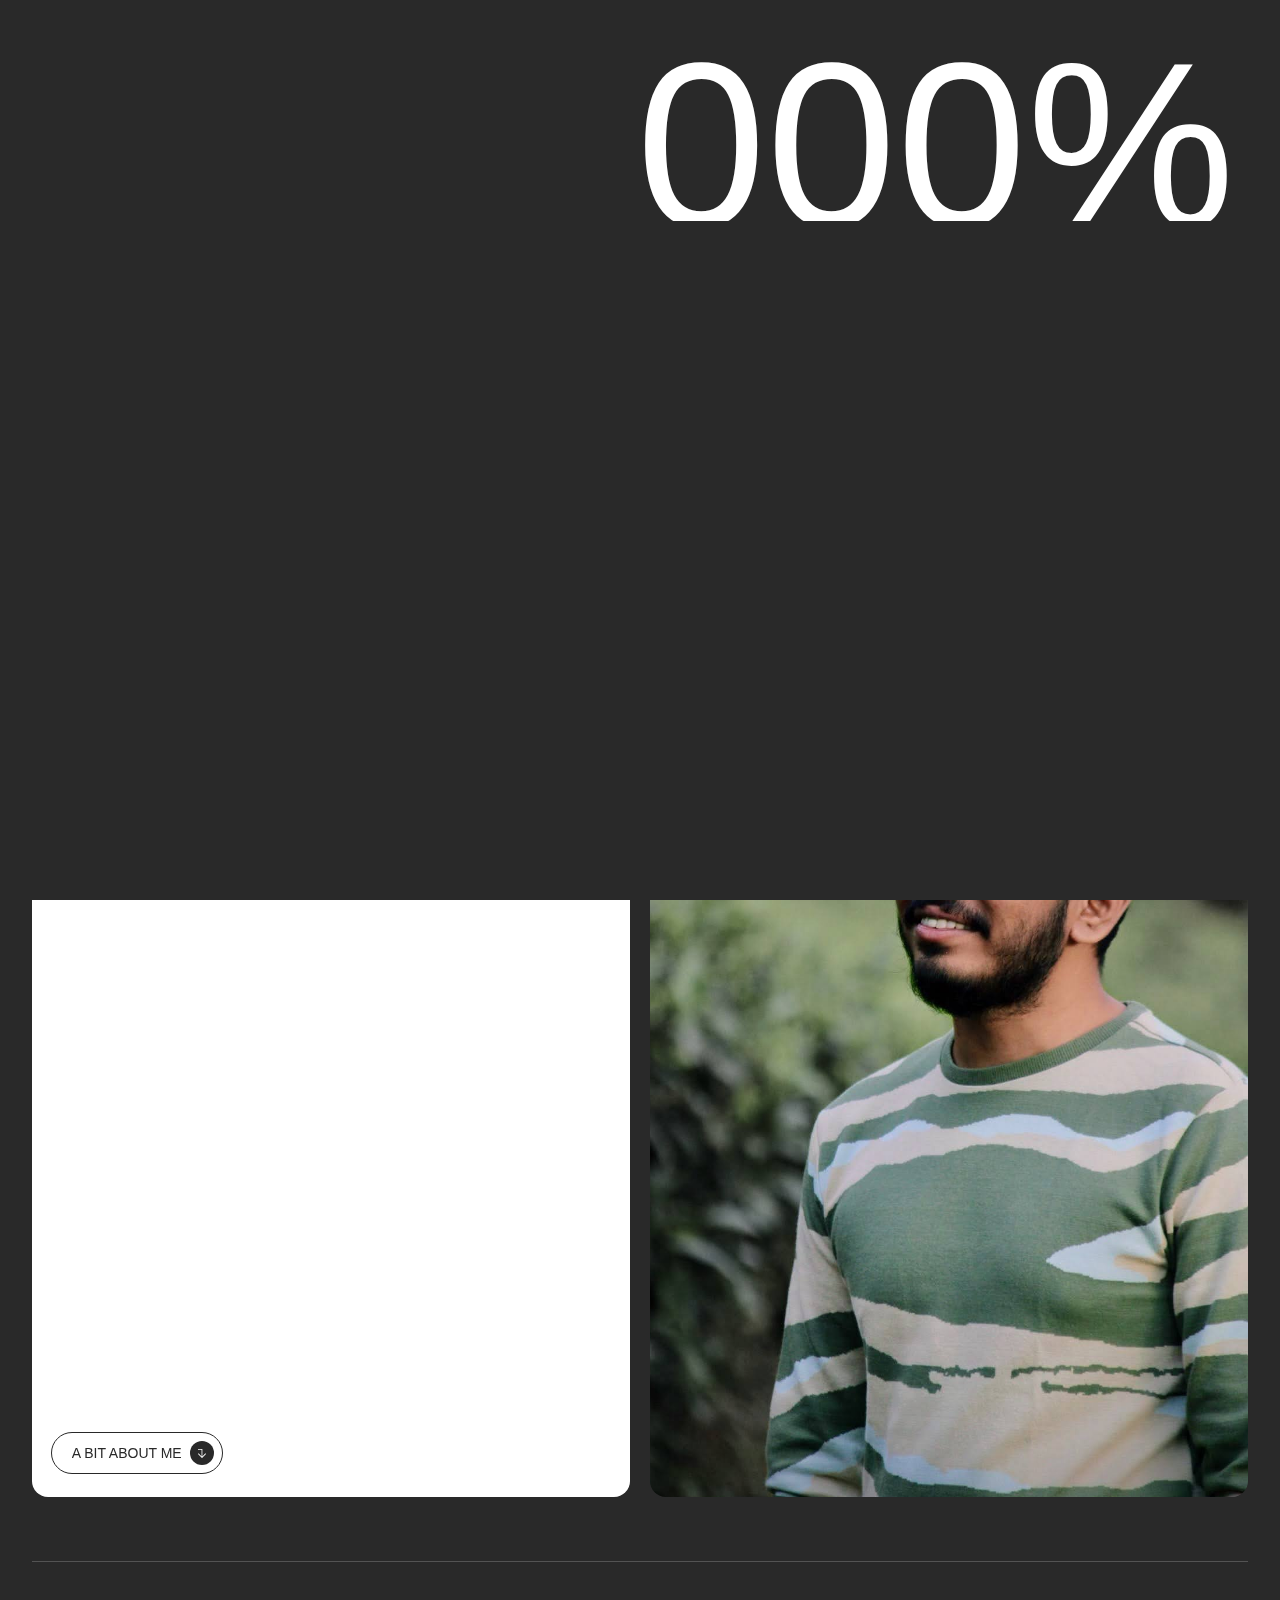
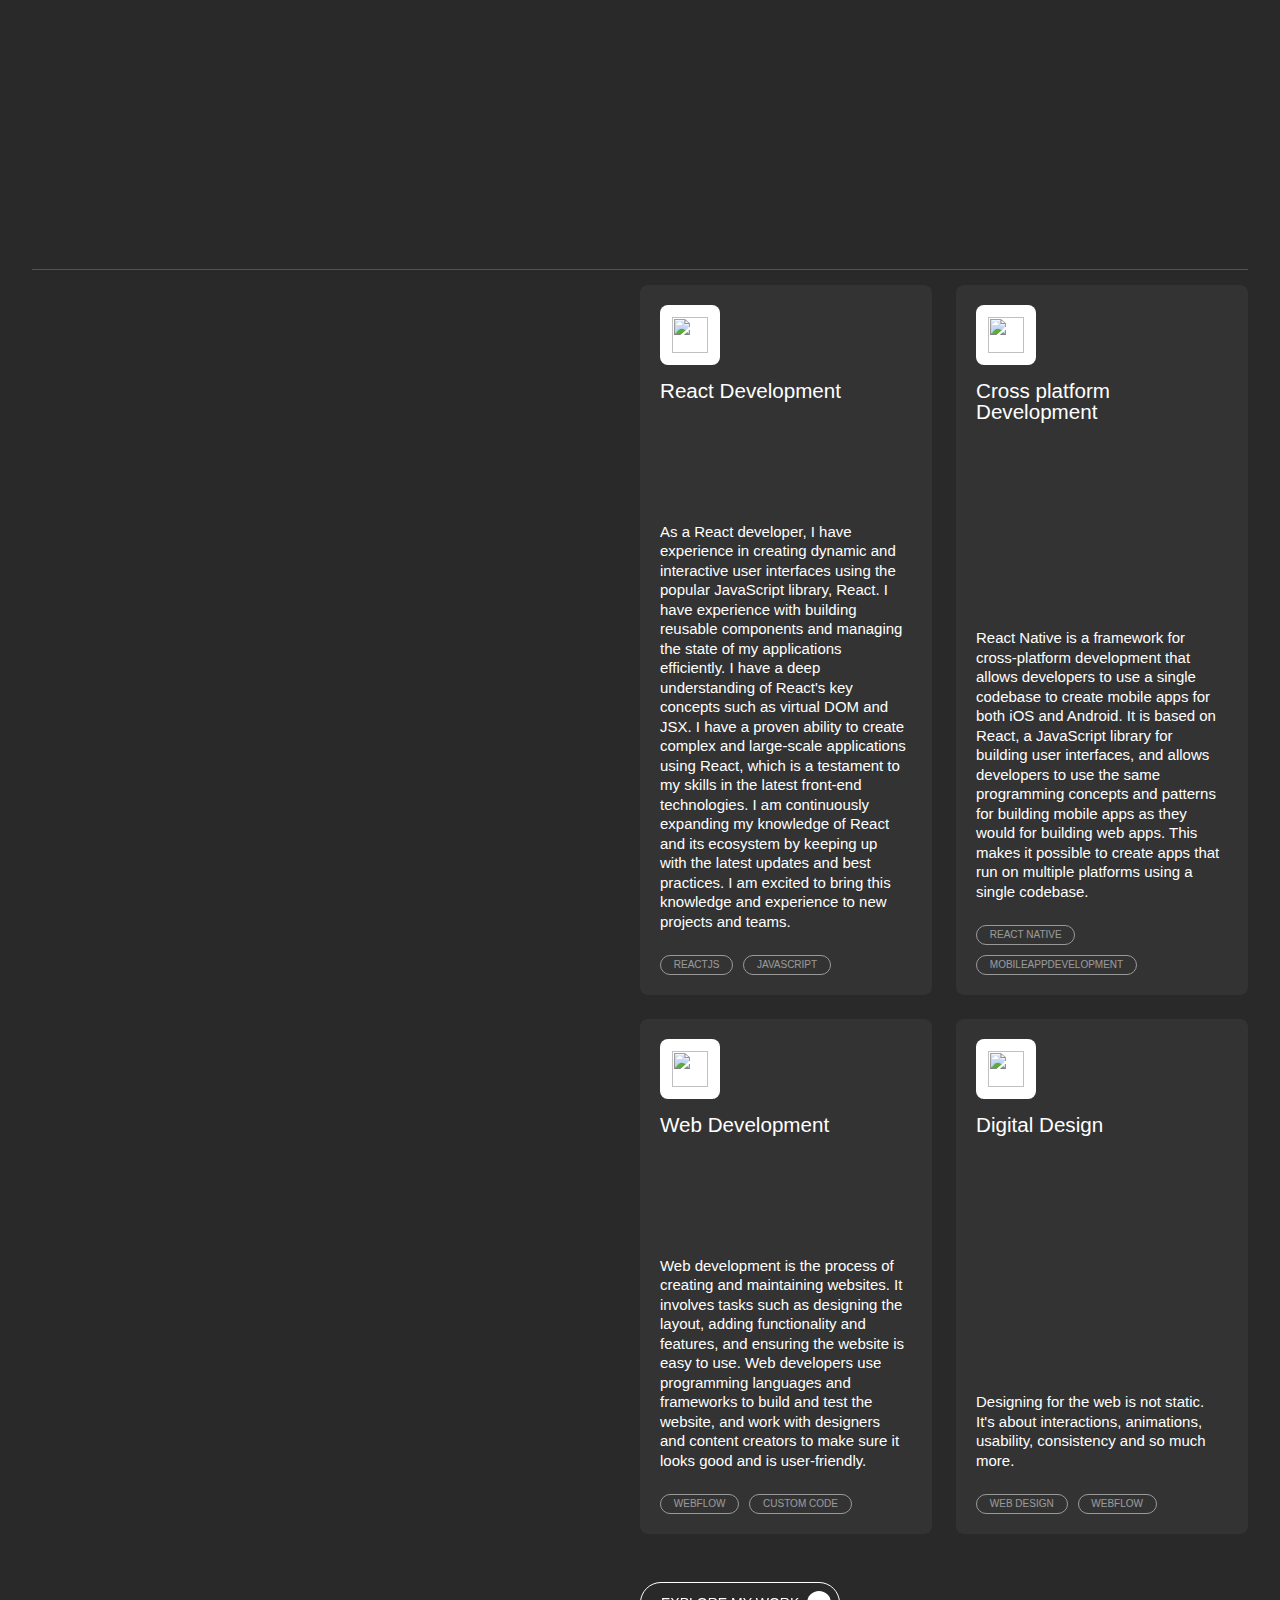
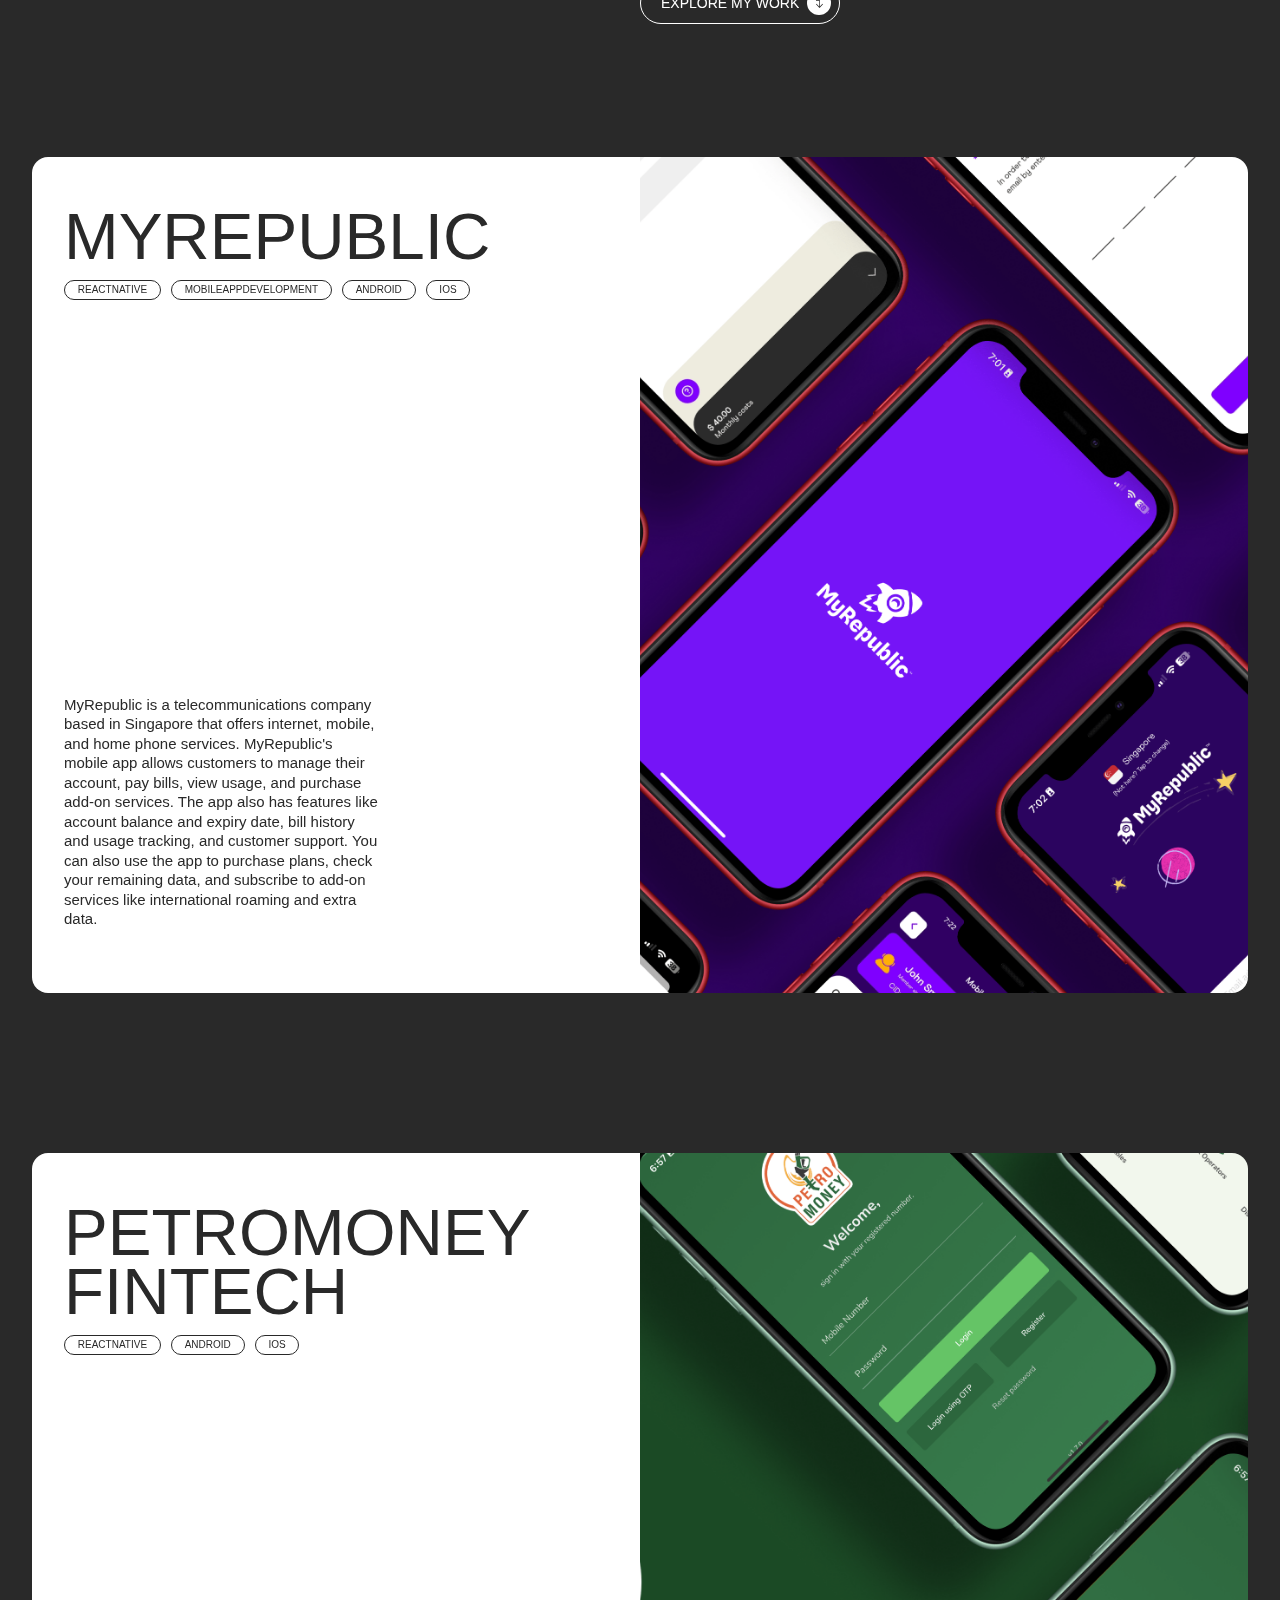
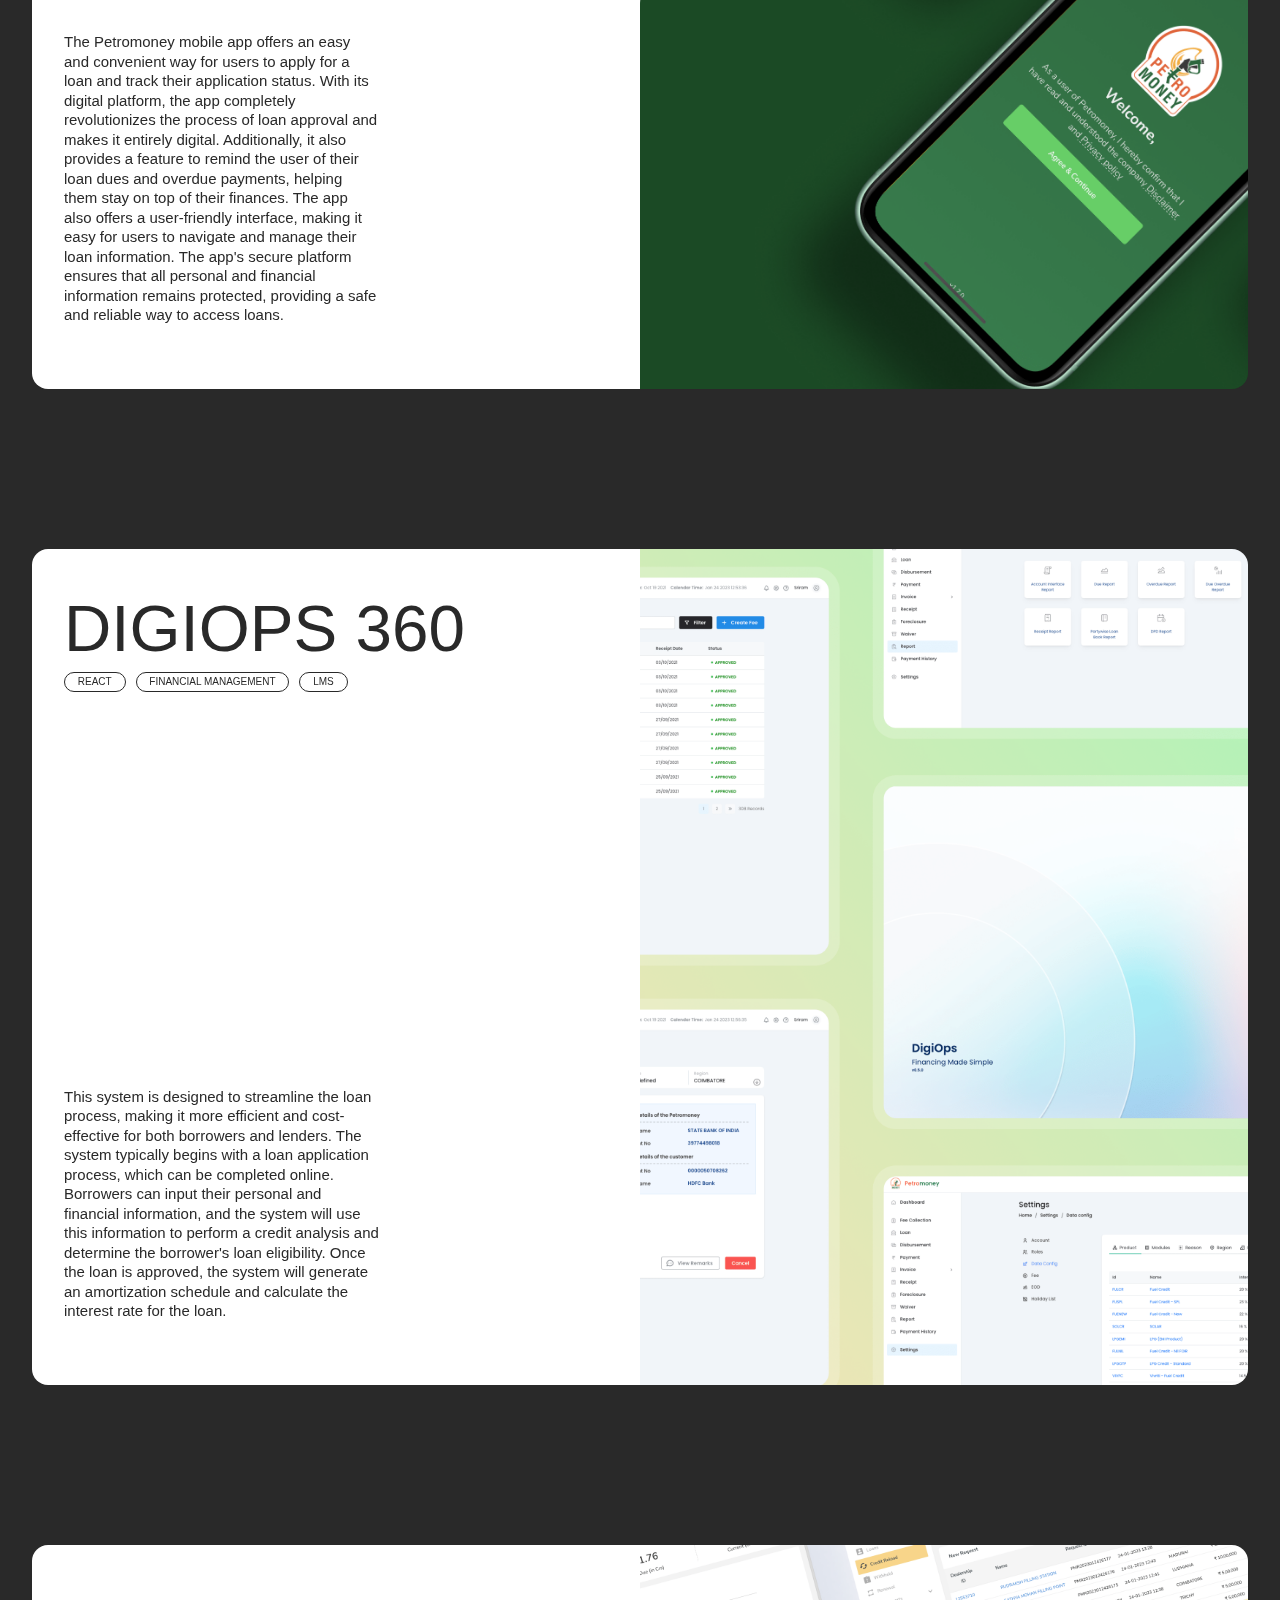
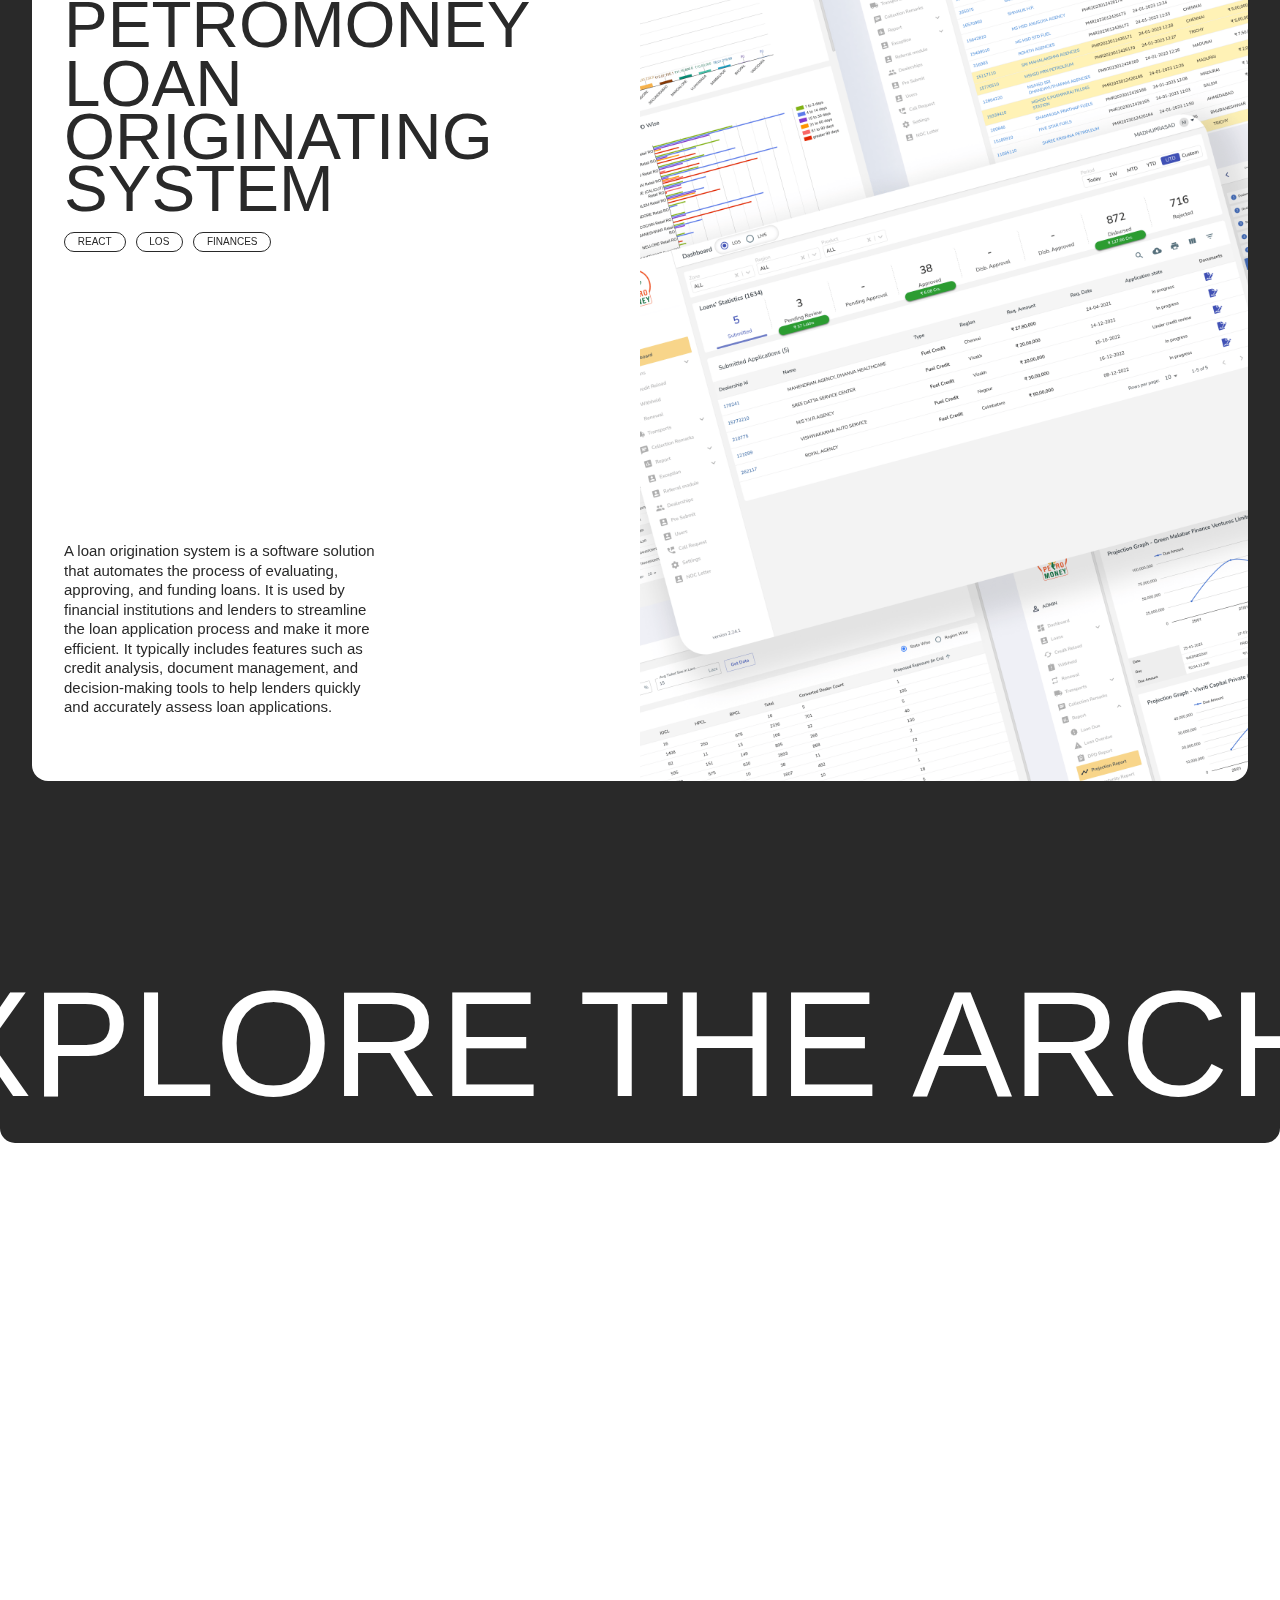
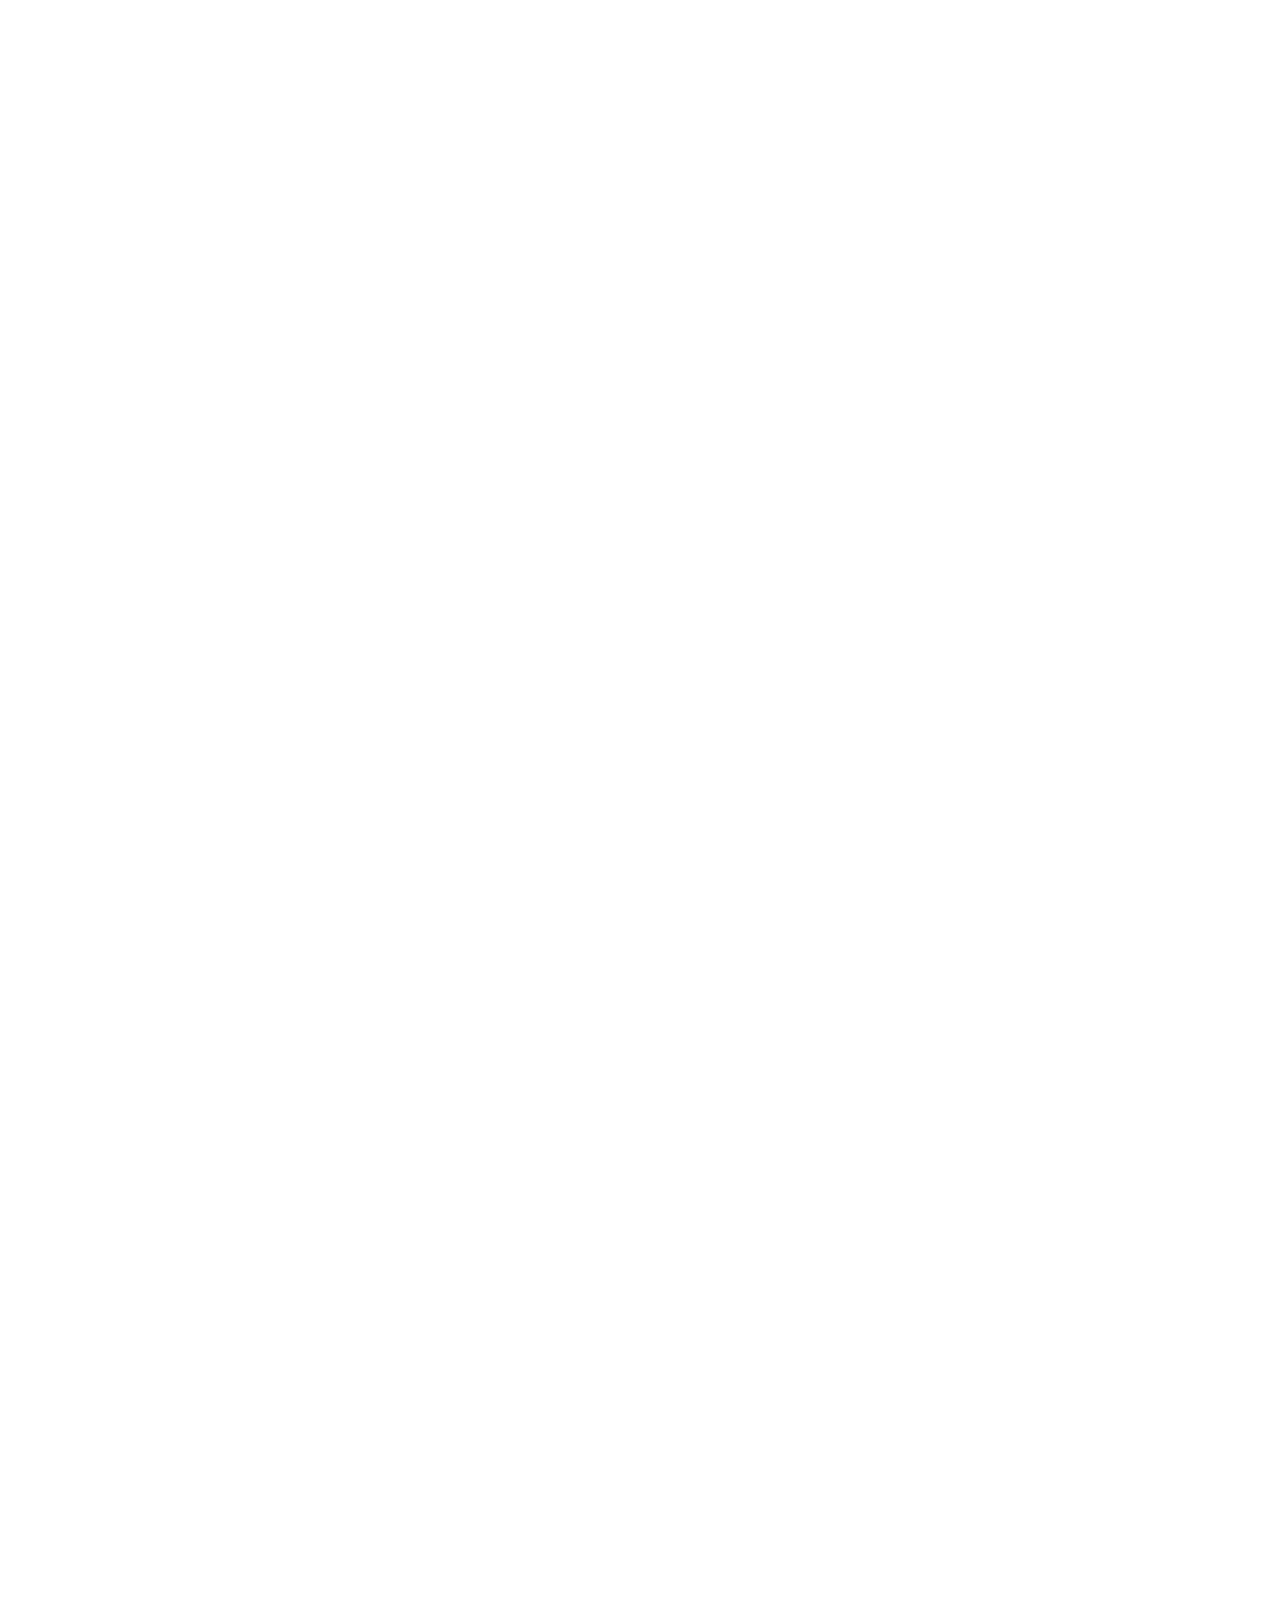
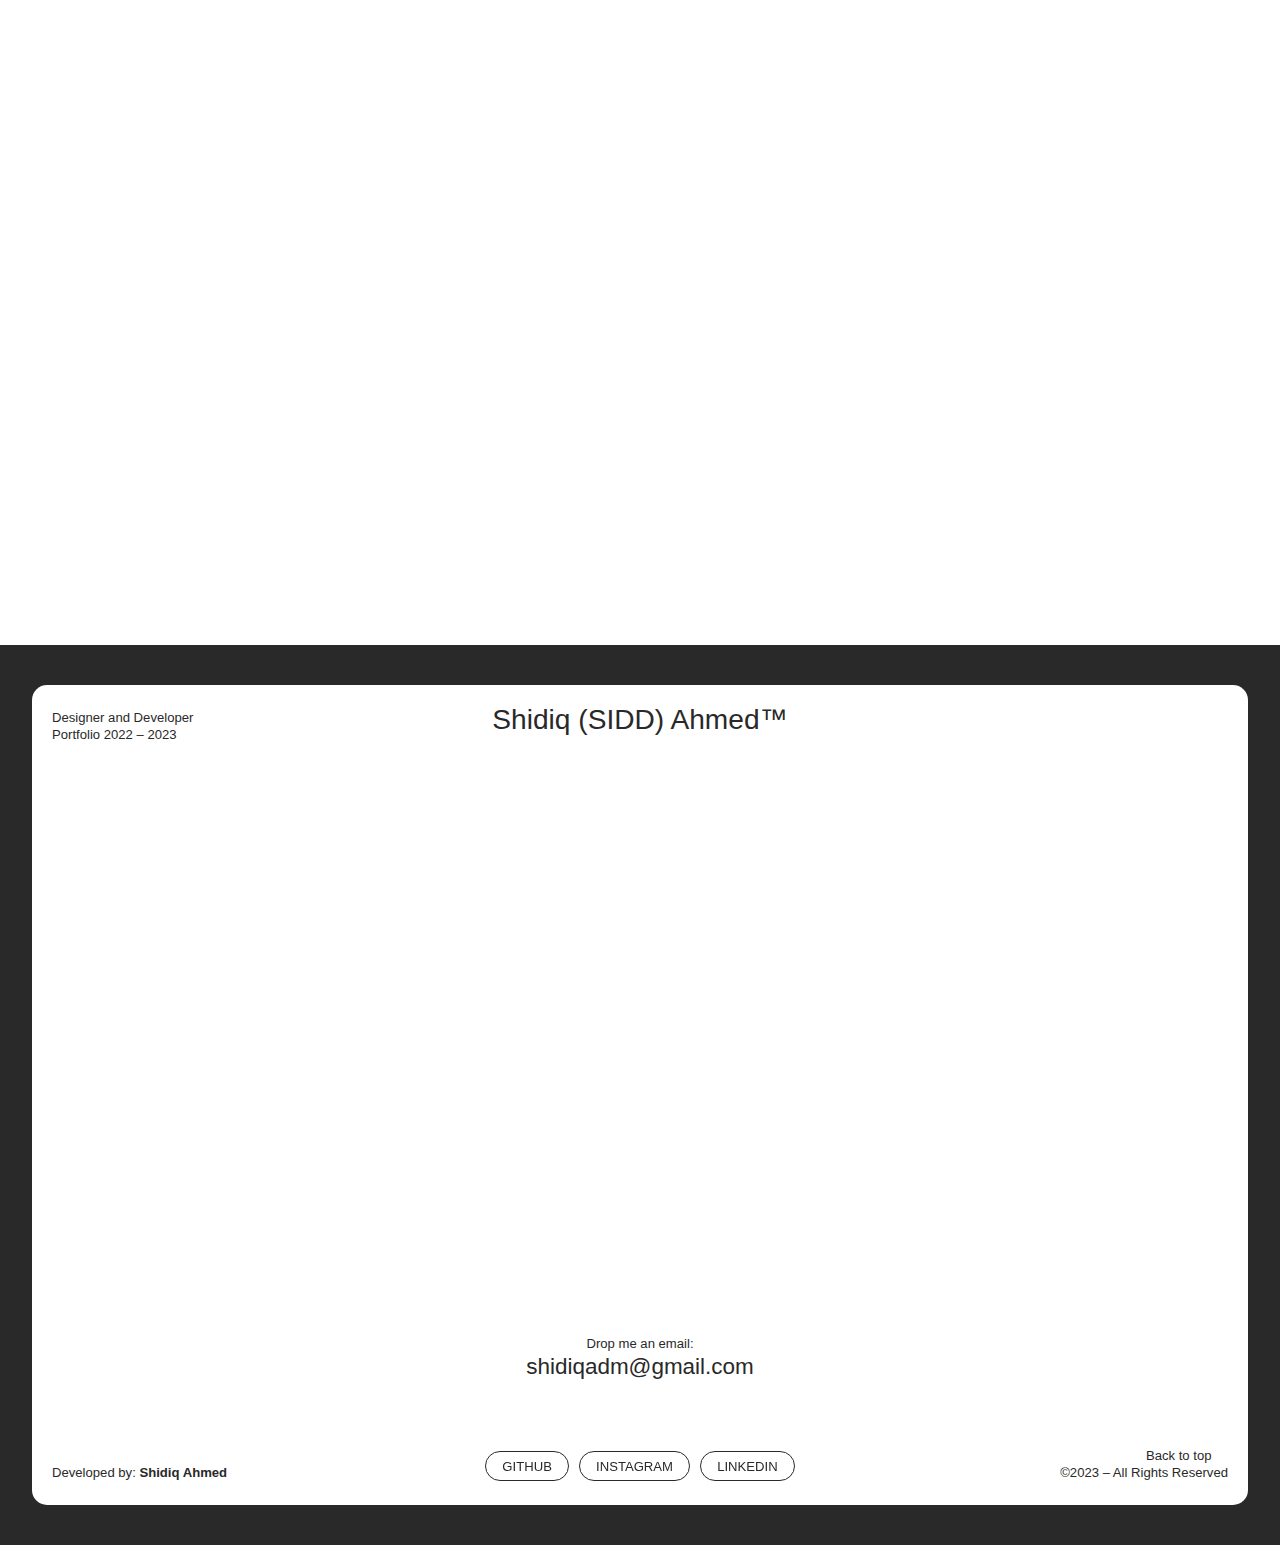
==== commit d398627d: "refact: profile image update" ====
--- a/index.html
+++ b/index.html
@@ -1192,7 +1192,7 @@
               >
                 <div class="p-img-wrap">
                   <img
-                    src="assets/Images/pattern.svg"
+                    src="assets/Images/sidd_profile_01.jpg"
                     loading="eager"
                     sizes="(max-width: 479px) 100vw, (max-width: 767px) 96vw, (max-width: 991px) 46vw, 47vw"
                     alt="Shidiq Ahmed"
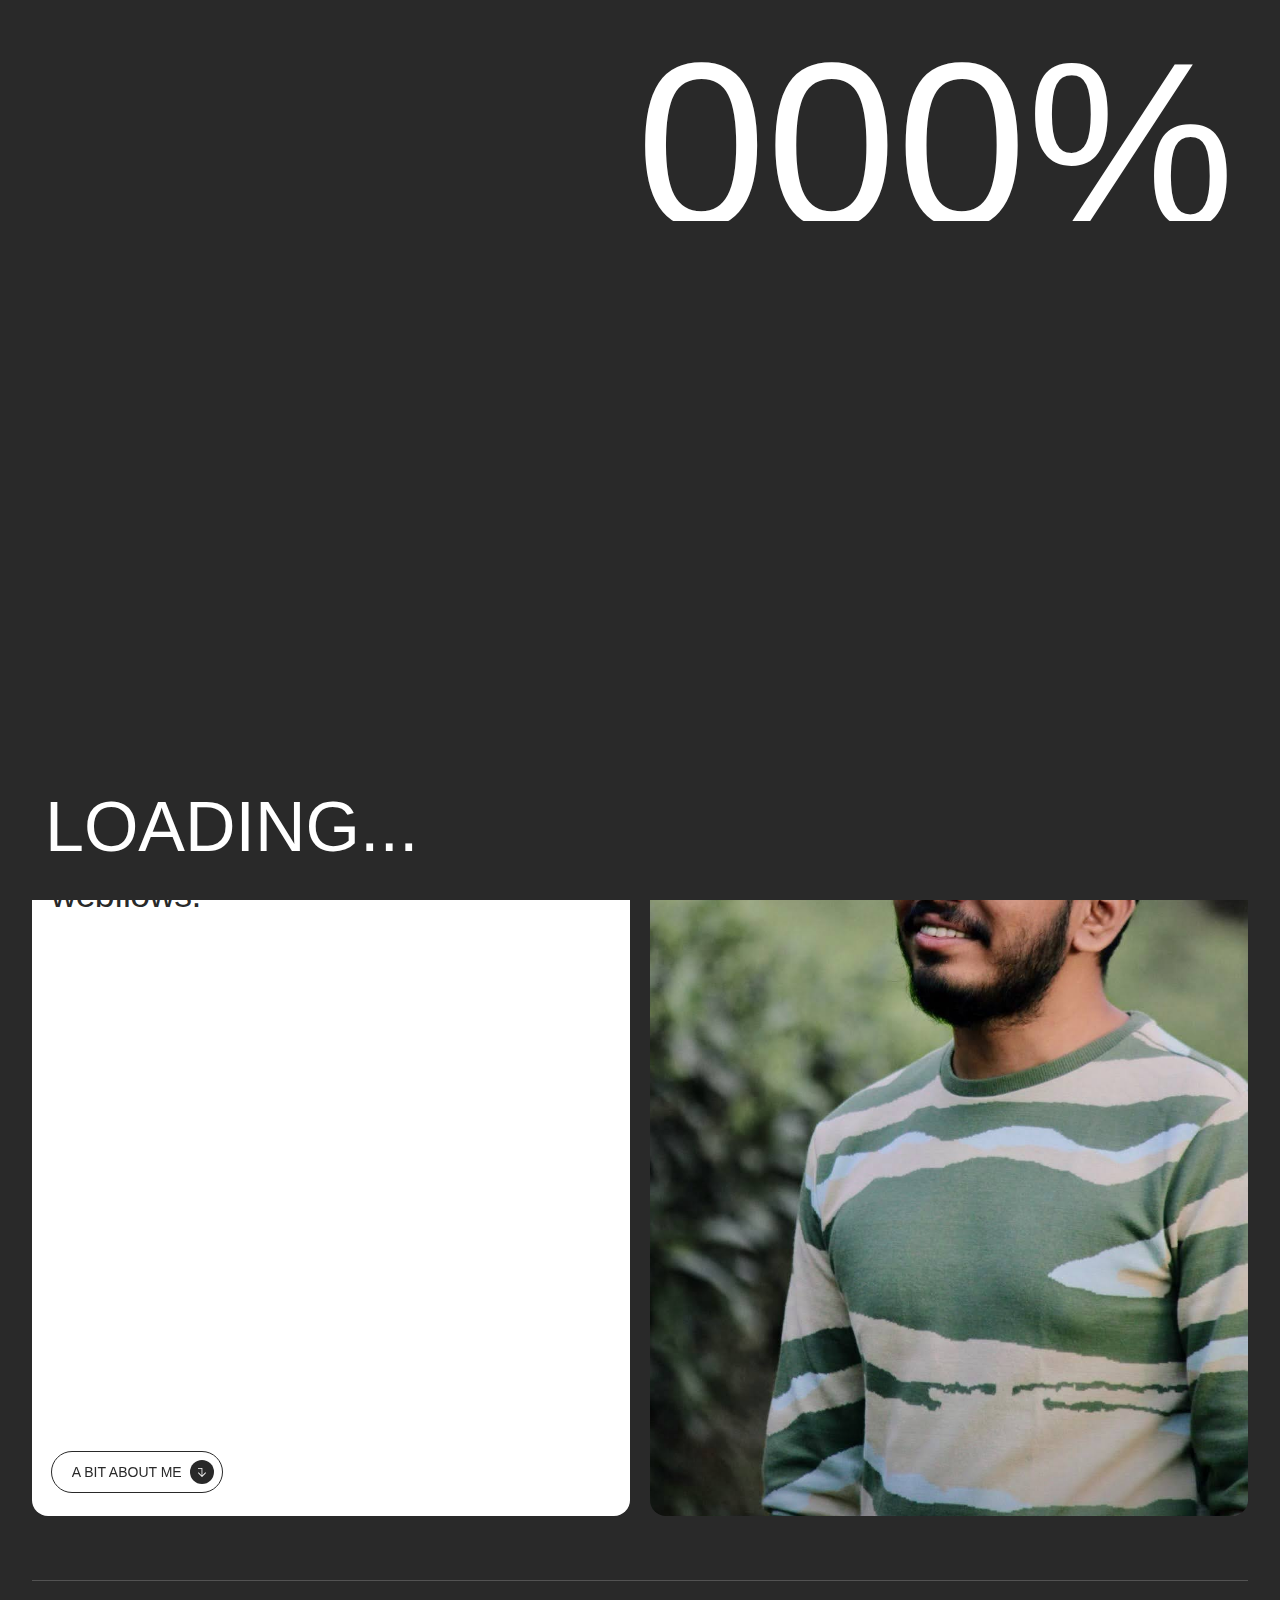
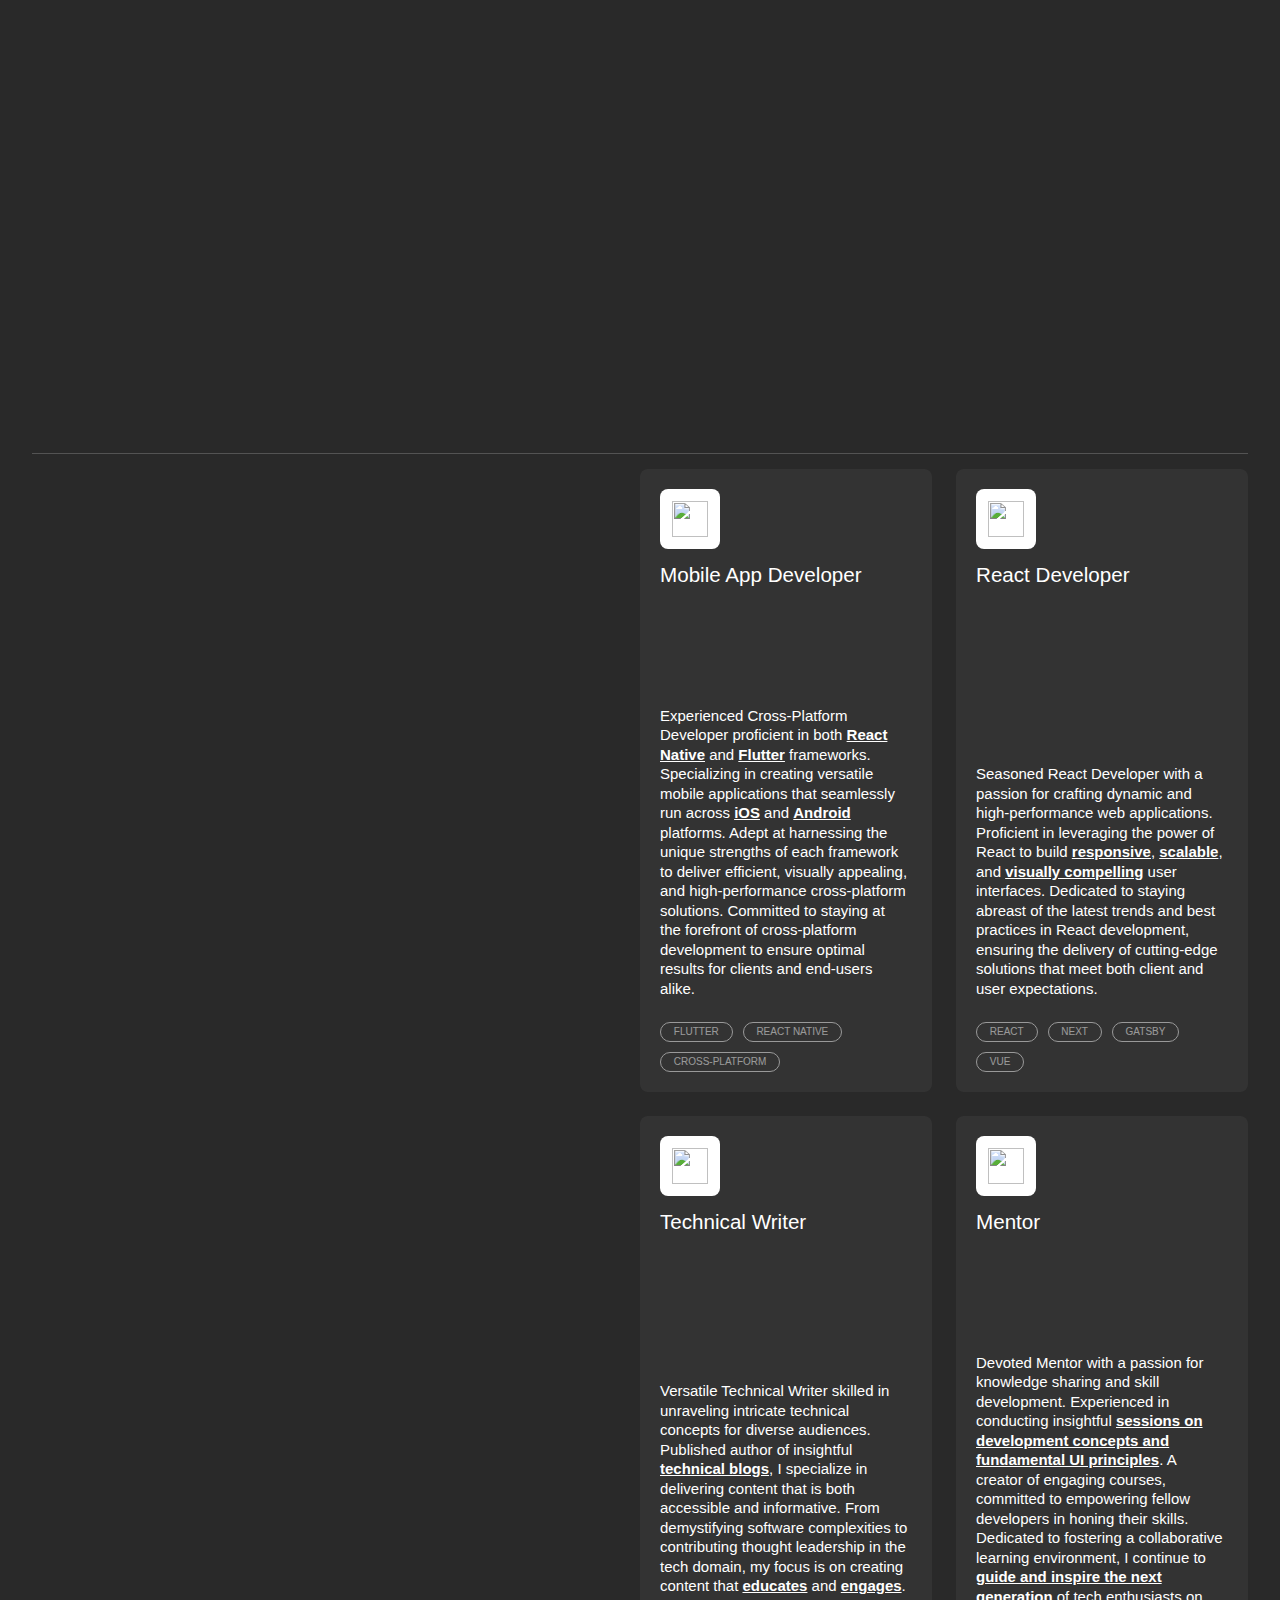
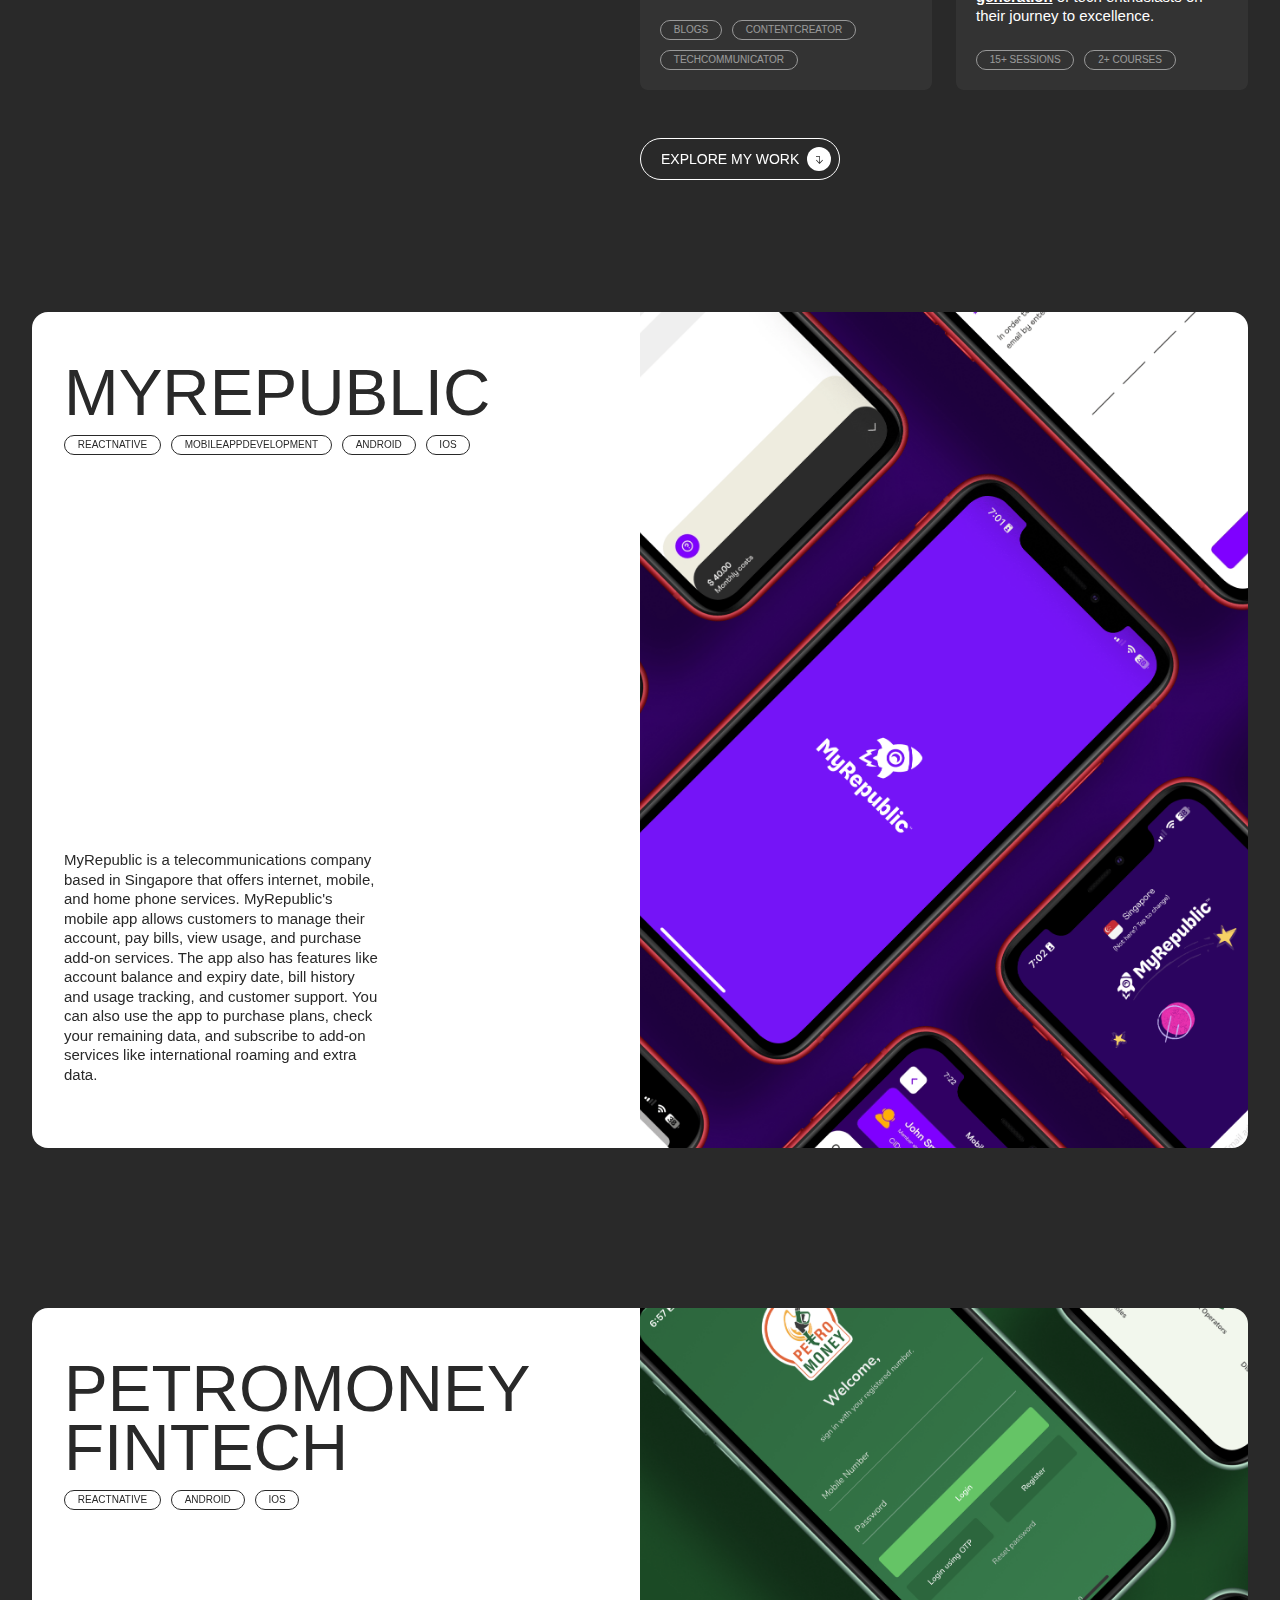
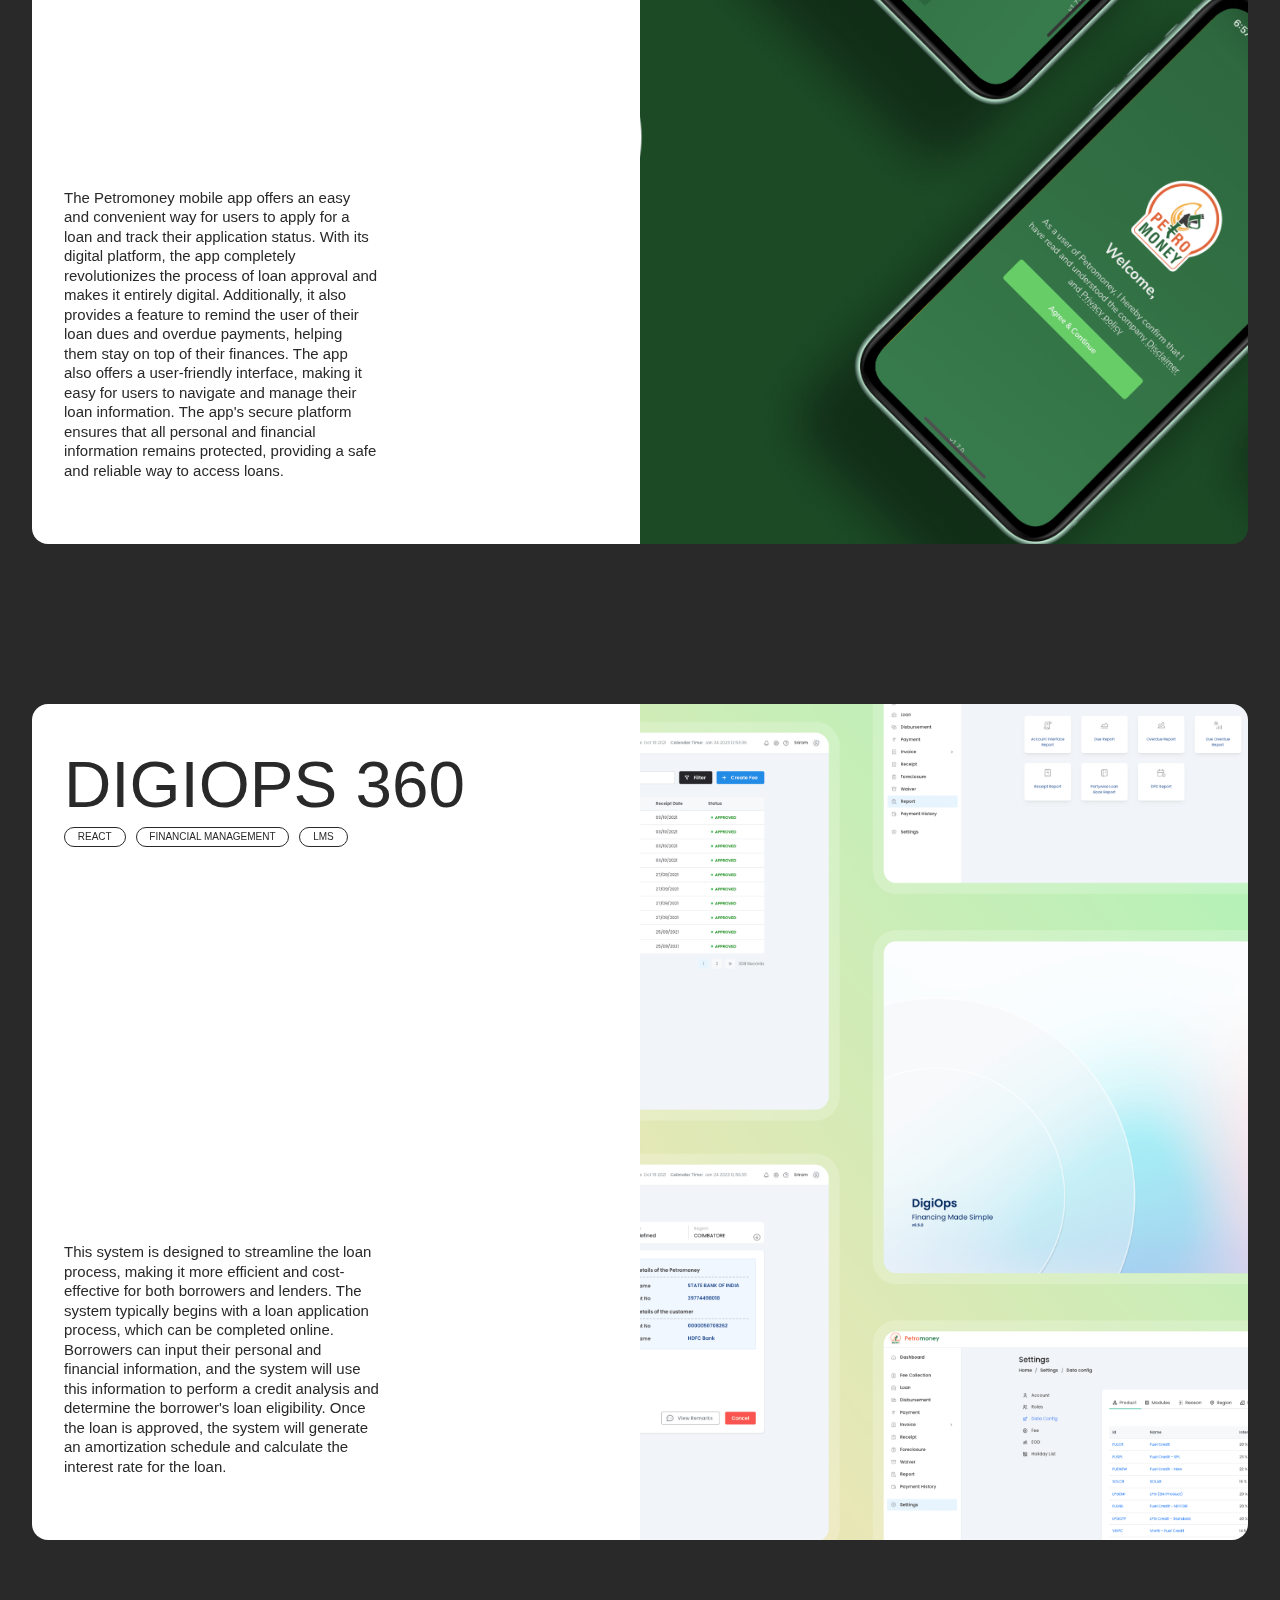
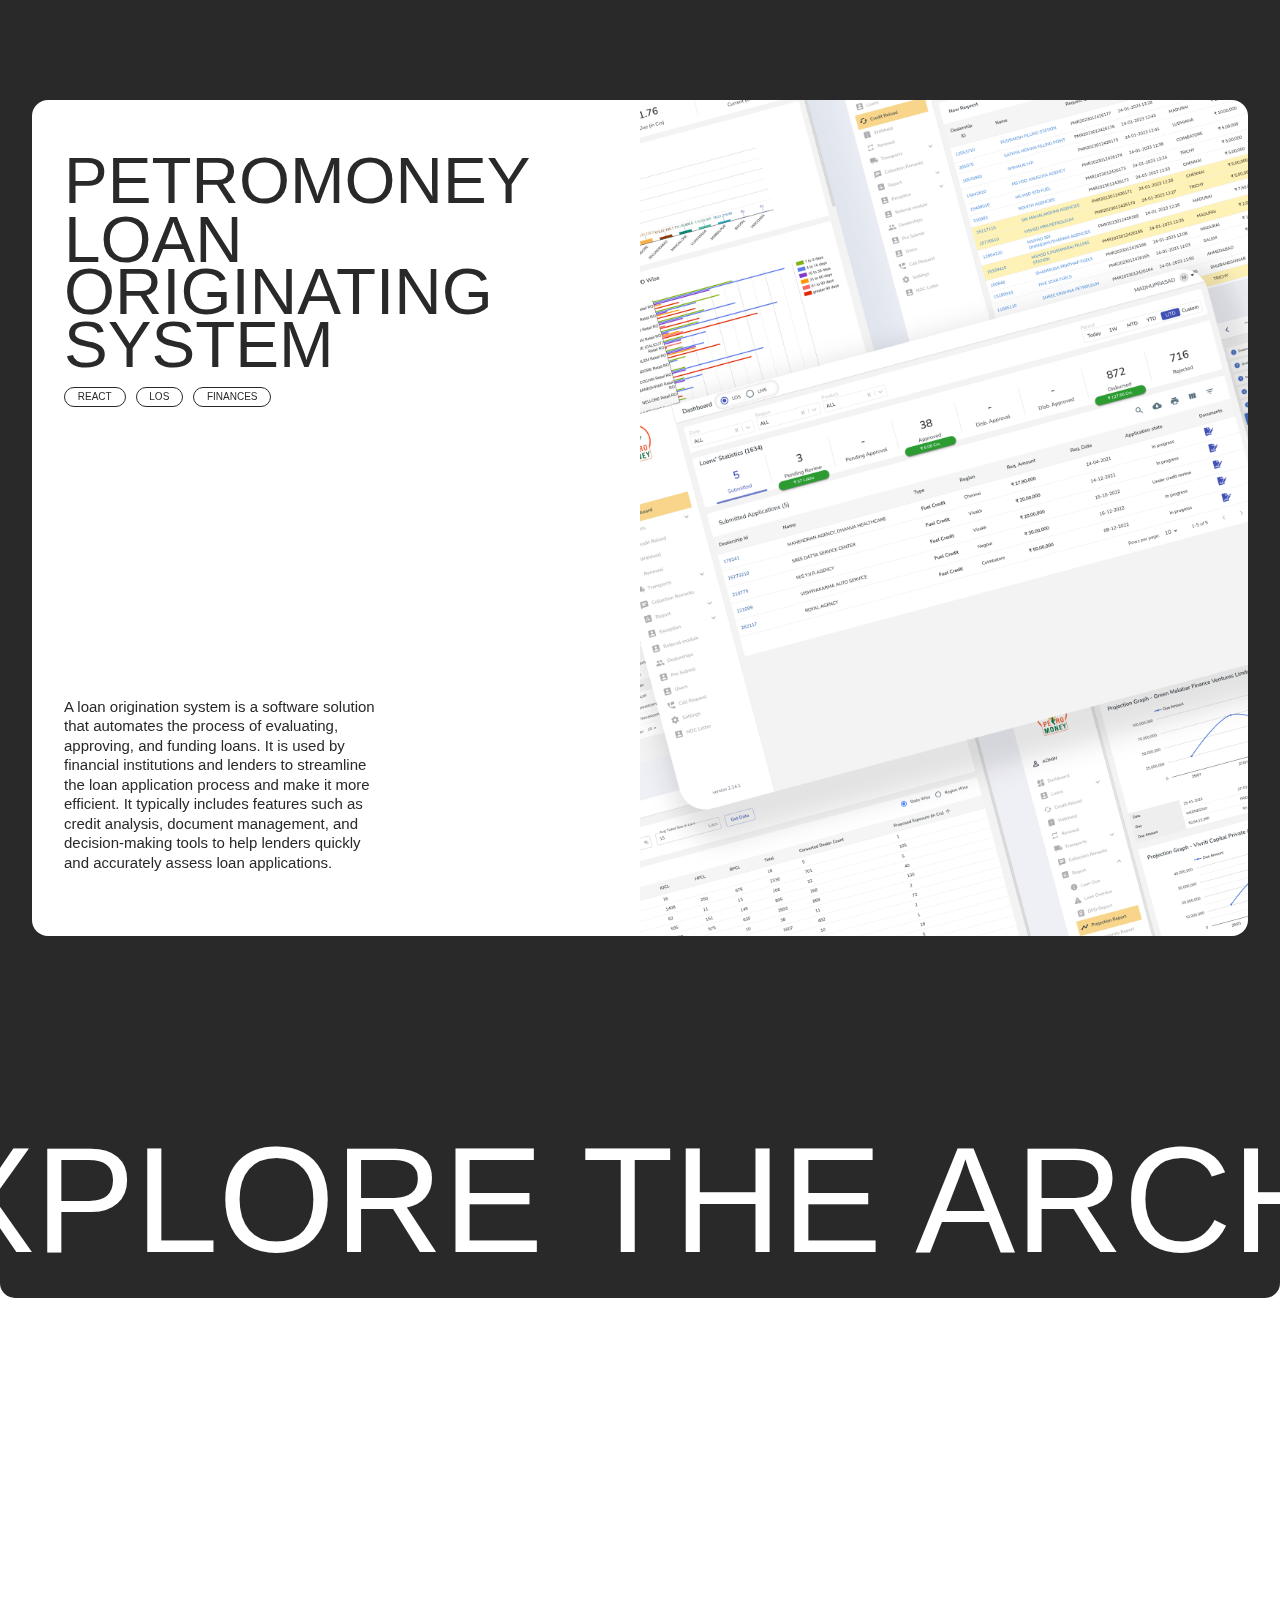
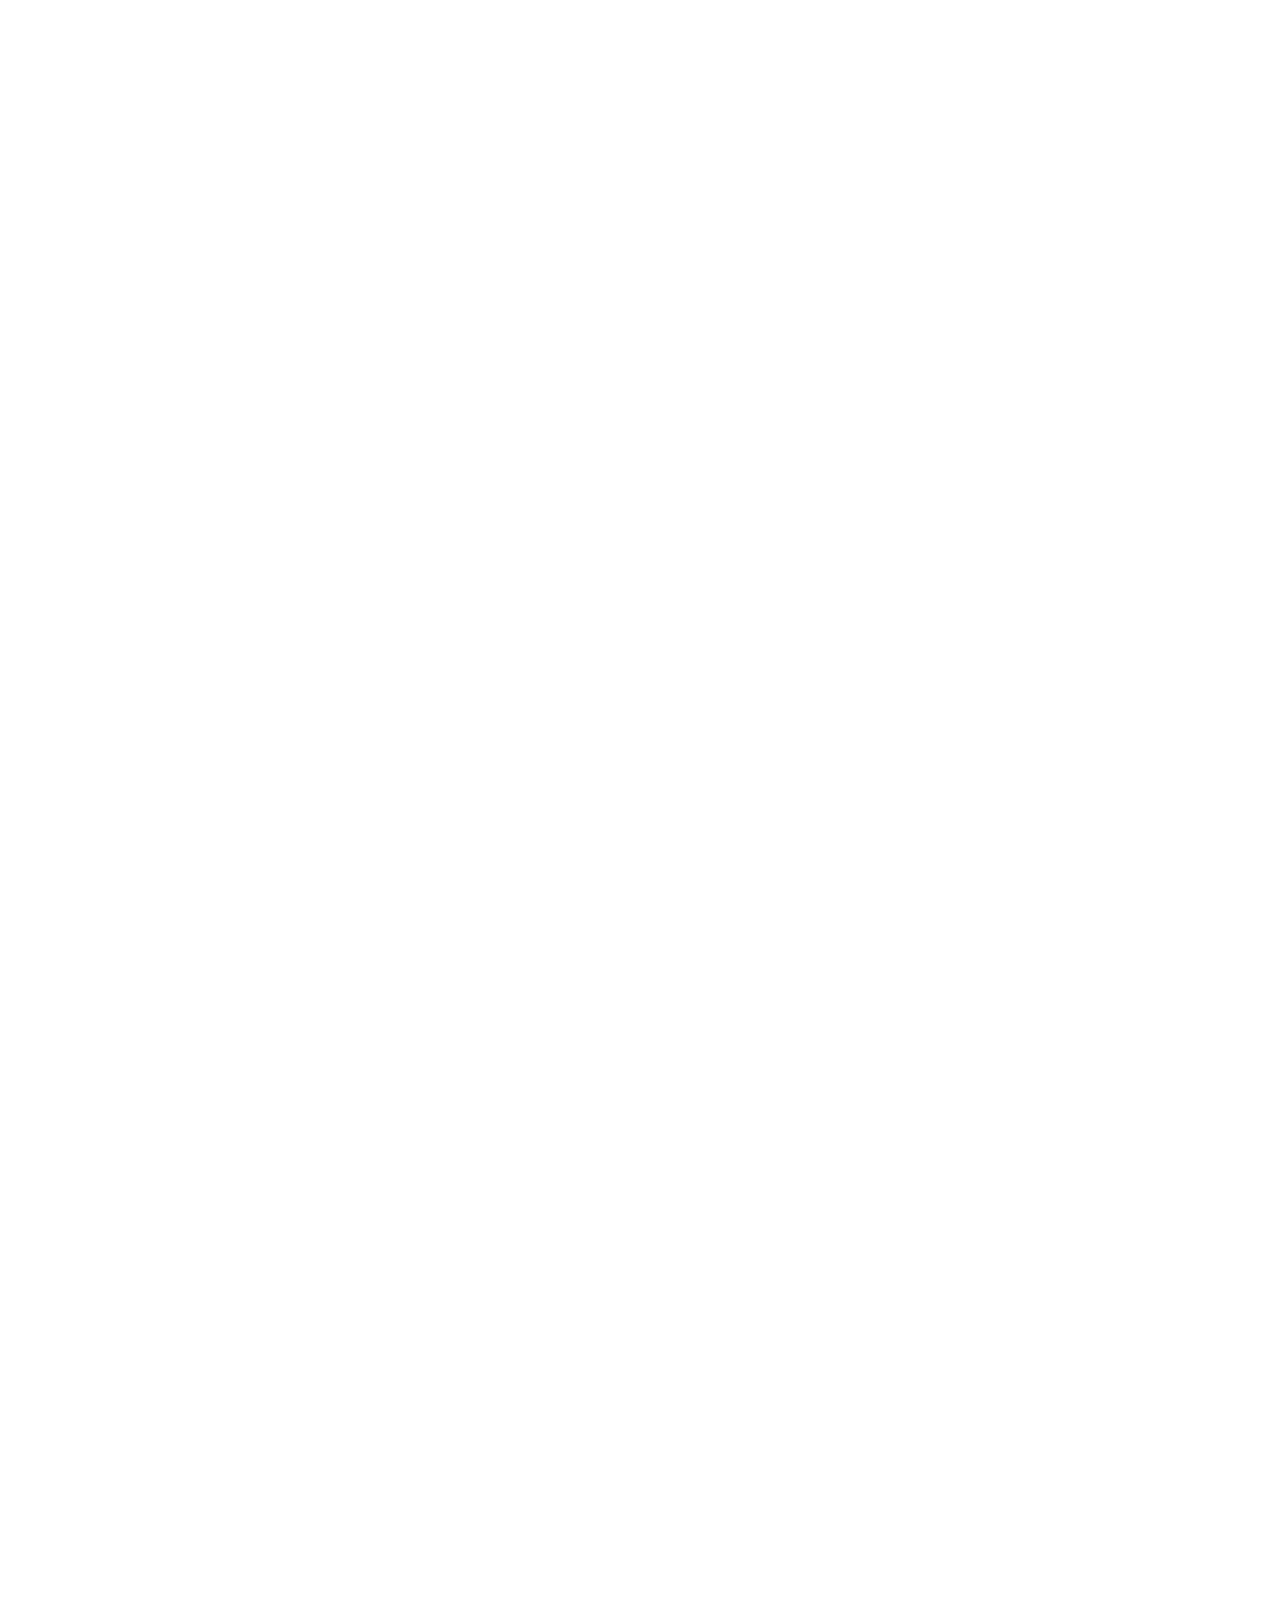
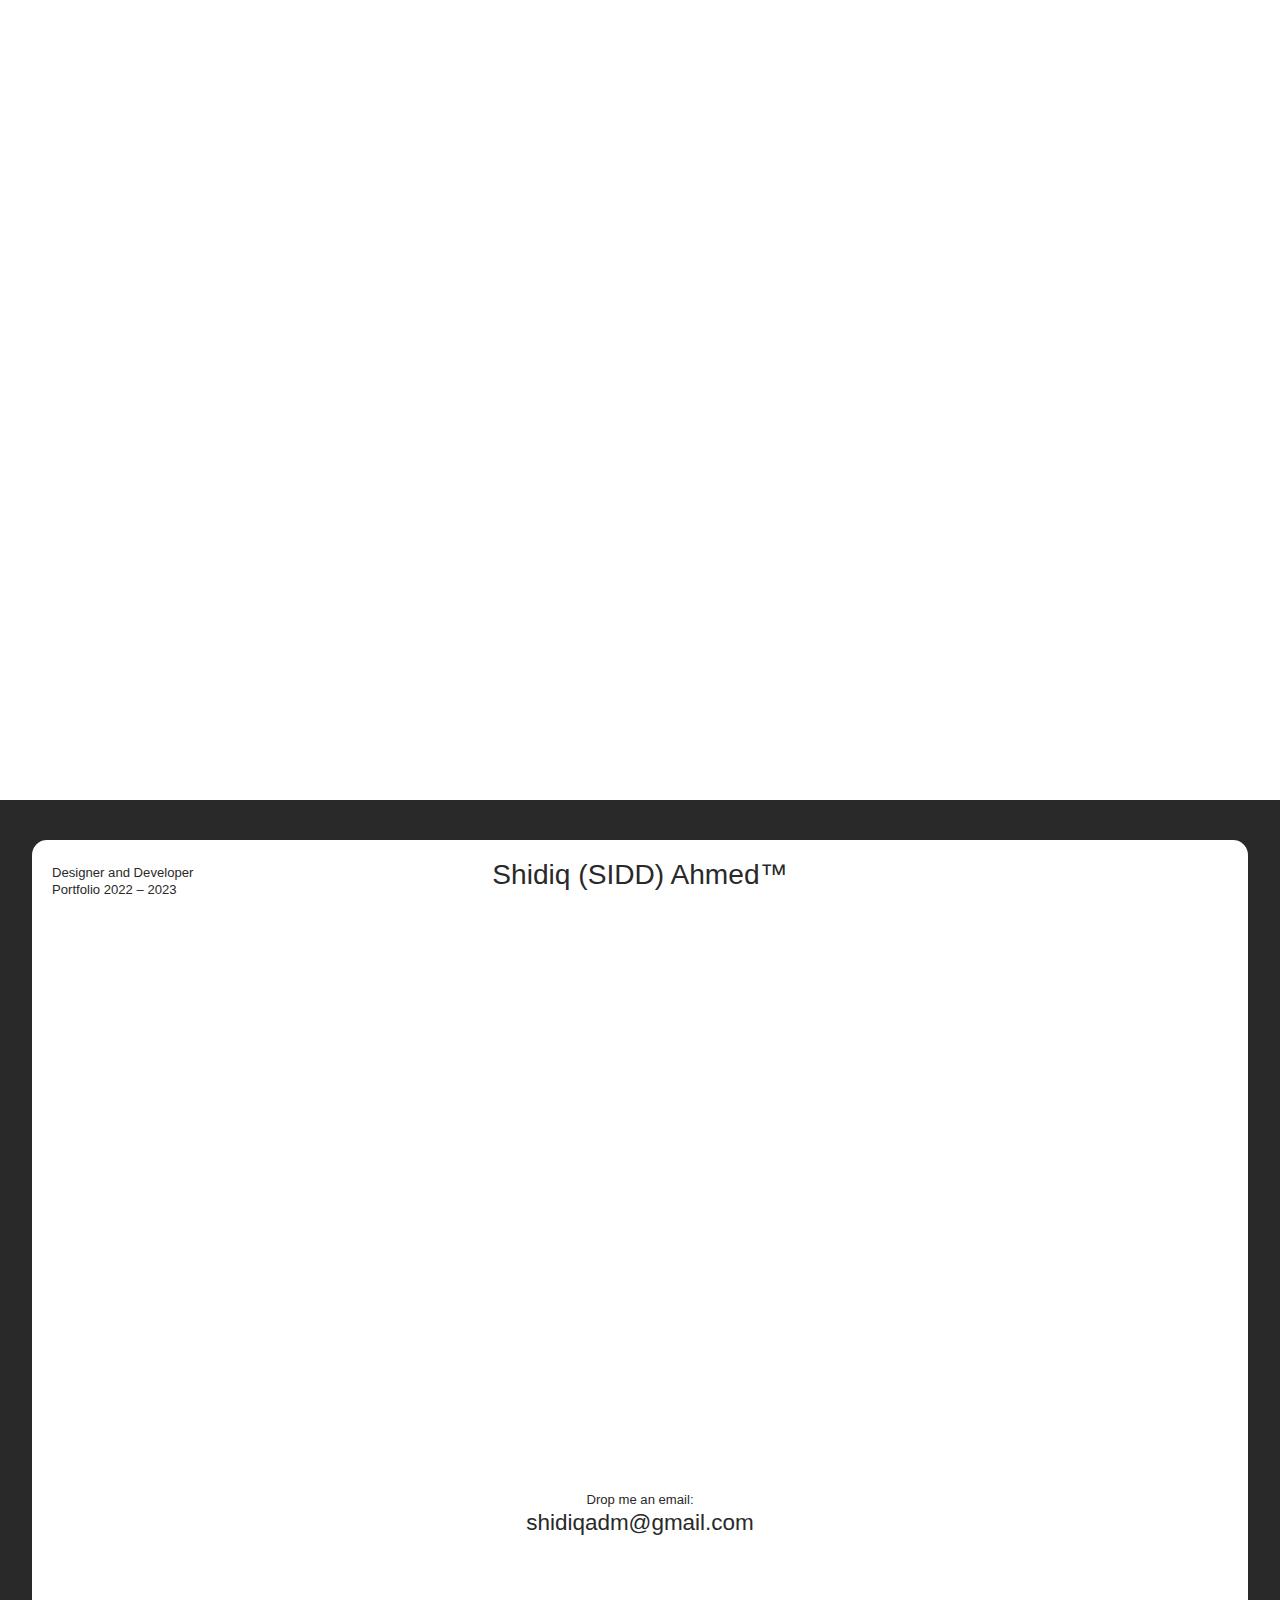
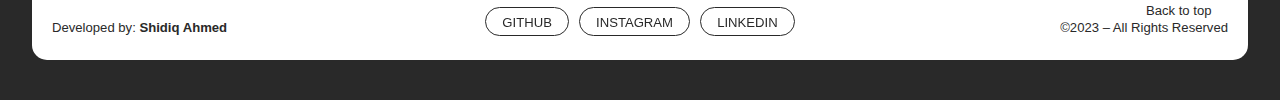
==== commit f81ecc86: "refact: dec content upgrade" ====
--- a/index.html
+++ b/index.html
@@ -944,6 +944,9 @@
               </div>
             </div>
           </div>
+          <div class="loader">
+            <h3 class="loader-text-large">LOADING...</h3>
+          </div>
           <div class="loader-text">
             <div class="loader-text-large">Shidiq Ahmed</div>
           </div>
@@ -1152,7 +1155,7 @@
                 class="hero-card has-text"
               >
                 <p class="hero-card-text_large">
-                  <span style="font-size: 5rem">Hey! </span><br />I&#x27;m
+                  <span style="font-size: 6rem">Hey! 👋  </span><br />I&#x27;m
                   <i>Shidiq Ahmed.</i><br />
                   People call me <strong>SIDD!</strong><br />
                   I work with people from all over the world to create
@@ -1227,9 +1230,10 @@
                   id="w-node-_067d410d-0c3e-5399-4dcf-c4b3fd50d898-2dc1d759"
                   class="p-large"
                 >
-                  I am a user Interface designer and creative developer. I work
+                  <!-- I am a user Interface designer and creative developer. I work
                   on web design, web development, Mobile Application development
-                  with strong visual identities. My skillset constantly grows.
+                  with strong visual identities. My skillset constantly grows. -->
+                  I'm a tech enthusiast and Lead Software Developer who loves turning ideas into digital magic. Whether it's crafting cool UI/UX designs or diving into Flutter and React Native, I'm your go-to person. From leading awesome teams to being your project's coding wizard, I bring a mix of tech passion and a bit of humor to the table. Let's connect and explore the world where creativity meets code! 🚀✨
                 </p>
               </div>
             </div>
@@ -1258,6 +1262,42 @@
                   class="service-cards"
                 >
                   <div
+                    id="w-node-eb2f5a02-521f-6de1-d114-63516e5b5e77-2dc1d759"
+                    class="service-card"
+                  >
+                    <div>
+                      <div class="service-c_icon-w">
+                        <img
+                          src="https://assets.website-files.com/6017e817edf32734686c1b92/635d7777f572820b1df399ac_icon-5.svg"
+                          loading="lazy"
+                          alt=""
+                          class="service-c_icon"
+                        />
+                      </div>
+                      <h2 class="heading-small">Mobile App Developer</h2>
+                    </div>
+                    <div>
+                      <p class="service-c_p">
+                        <!-- React Native is a framework for cross-platform
+                        development that allows developers to use a single
+                        codebase to create mobile apps for both iOS and Android.
+                        It is based on React, a JavaScript library for building
+                        user interfaces, and allows developers to use the same
+                        programming concepts and patterns for building mobile
+                        apps as they would for building web apps. This makes it
+                        possible to create apps that run on multiple platforms
+                        using a single codebase. -->
+                        Experienced Cross-Platform Developer proficient in both <b style="text-decoration: underline;">React Native</b> and <b style="text-decoration: underline;">Flutter</b> frameworks. Specializing in creating versatile mobile applications that seamlessly run across <b style="text-decoration: underline;">iOS</b> and <b style="text-decoration: underline;">Android</b> platforms. Adept at harnessing the unique strengths of each framework to deliver efficient, visually appealing, and high-performance cross-platform solutions. Committed to staying at the forefront of cross-platform development to ensure optimal results for clients and end-users alike.
+                      </p>
+                      <div class="service-c_buttons">
+                        <div class="text-bubble">Flutter</div>
+                        <div class="text-bubble">React Native</div>
+                        <div class="text-bubble">Cross-Platform</div>
+                      </div>
+                    </div>
+                    <div class="service-c_bg"></div>
+                  </div>
+                  <div
                     id="w-node-ed0f781a-0a60-4506-1940-e568d2a7ab81-2dc1d759"
                     class="service-card"
                   >
@@ -1270,61 +1310,17 @@
                           class="service-c_icon"
                         />
                       </div>
-                      <h2 class="heading-small">React Development</h2>
+                      <h2 class="heading-small">React Developer</h2>
                     </div>
                     <div>
                       <p class="service-c_p">
-                        As a React developer, I have experience in creating
-                        dynamic and interactive user interfaces using the
-                        popular JavaScript library, React. I have experience
-                        with building reusable components and managing the state
-                        of my applications efficiently. I have a deep
-                        understanding of React's key concepts such as virtual
-                        DOM and JSX. I have a proven ability to create complex
-                        and large-scale applications using React, which is a
-                        testament to my skills in the latest front-end
-                        technologies. I am continuously expanding my knowledge
-                        of React and its ecosystem by keeping up with the latest
-                        updates and best practices. I am excited to bring this
-                        knowledge and experience to new projects and teams.
+                        Seasoned React Developer with a passion for crafting dynamic and high-performance web applications. Proficient in leveraging the power of React to build <b style="text-decoration: underline;">responsive</b>, <b style="text-decoration: underline;">scalable</b>, and <b style="text-decoration: underline;">visually compelling</b> user interfaces. Dedicated to staying abreast of the latest trends and best practices in React development, ensuring the delivery of cutting-edge solutions that meet both client and user expectations.
                       </p>
                       <div class="service-c_buttons">
-                        <div class="text-bubble">ReactJS</div>
-                        <div class="text-bubble">JavaScript</div>
-                      </div>
-                    </div>
-                    <div class="service-c_bg"></div>
-                  </div>
-                  <div
-                    id="w-node-eb2f5a02-521f-6de1-d114-63516e5b5e77-2dc1d759"
-                    class="service-card"
-                  >
-                    <div>
-                      <div class="service-c_icon-w">
-                        <img
-                          src="https://assets.website-files.com/6017e817edf32734686c1b92/635d7777f572820b1df399ac_icon-5.svg"
-                          loading="lazy"
-                          alt=""
-                          class="service-c_icon"
-                        />
-                      </div>
-                      <h2 class="heading-small">Cross platform Development</h2>
-                    </div>
-                    <div>
-                      <p class="service-c_p">
-                        React Native is a framework for cross-platform
-                        development that allows developers to use a single
-                        codebase to create mobile apps for both iOS and Android.
-                        It is based on React, a JavaScript library for building
-                        user interfaces, and allows developers to use the same
-                        programming concepts and patterns for building mobile
-                        apps as they would for building web apps. This makes it
-                        possible to create apps that run on multiple platforms
-                        using a single codebase.
-                      </p>
-                      <div class="service-c_buttons">
-                        <div class="text-bubble">React Native</div>
-                        <div class="text-bubble">MobileAppDevelopment</div>
+                        <div class="text-bubble">React</div>
+                        <div class="text-bubble">Next</div>
+                        <div class="text-bubble">Gatsby</div>
+                        <div class="text-bubble">Vue</div>
                       </div>
                     </div>
                     <div class="service-c_bg"></div>
@@ -1342,22 +1338,24 @@
                           class="service-c_icon"
                         />
                       </div>
-                      <h2 class="heading-small">Web Development</h2>
+                      <h2 class="heading-small">Technical Writer</h2>
                     </div>
                     <div>
                       <p class="service-c_p">
-                        Web development is the process of creating and
+                        <!-- Web development is the process of creating and
                         maintaining websites. It involves tasks such as
                         designing the layout, adding functionality and features,
                         and ensuring the website is easy to use. Web developers
                         use programming languages and frameworks to build and
                         test the website, and work with designers and content
                         creators to make sure it looks good and is
-                        user-friendly.
+                        user-friendly. -->
+                        Versatile Technical Writer skilled in unraveling intricate technical concepts for diverse audiences. Published author of insightful <b style="text-decoration: underline;">technical blogs</b>, I specialize in delivering content that is both accessible and informative. From demystifying software complexities to contributing thought leadership in the tech domain, my focus is on creating content that <b style="text-decoration: underline;">educates</b> and <b style="text-decoration: underline;">engages</b>.
                       </p>
                       <div class="service-c_buttons">
-                        <div class="text-bubble">webflow</div>
-                        <div class="text-bubble">custom code</div>
+                        <div class="text-bubble">Blogs</div>
+                        <div class="text-bubble">ContentCreator</div>
+                        <div class="text-bubble">TechCommunicator</div>
                       </div>
                     </div>
                     <div class="service-c_bg"></div>
@@ -1375,17 +1373,18 @@
                           class="service-c_icon"
                         />
                       </div>
-                      <h2 class="heading-small">Digital Design</h2>
+                      <h2 class="heading-small">Mentor</h2>
                     </div>
                     <div>
                       <p class="service-c_p">
-                        Designing for the web is not static. It&#x27;s about
+                        <!-- Designing for the web is not static. It&#x27;s about
                         interactions, animations, usability, consistency and so
-                        much more.
+                        much more. -->
+                        Devoted Mentor with a passion for knowledge sharing and skill development. Experienced in conducting insightful <b style="text-decoration: underline;">sessions on development concepts and fundamental UI principles</b>. A creator of engaging courses, committed to empowering fellow developers in honing their skills. Dedicated to fostering a collaborative learning environment, I continue to <b style="text-decoration: underline;">guide and inspire the next generation</b> of tech enthusiasts on their journey to excellence.
                       </p>
                       <div class="service-c_buttons">
-                        <div class="text-bubble">web design</div>
-                        <div class="text-bubble">webflow</div>
+                        <div class="text-bubble">15+ sessions</div>
+                        <div class="text-bubble">2+ courses</div>
                       </div>
                     </div>
                     <div class="service-c_bg"></div>
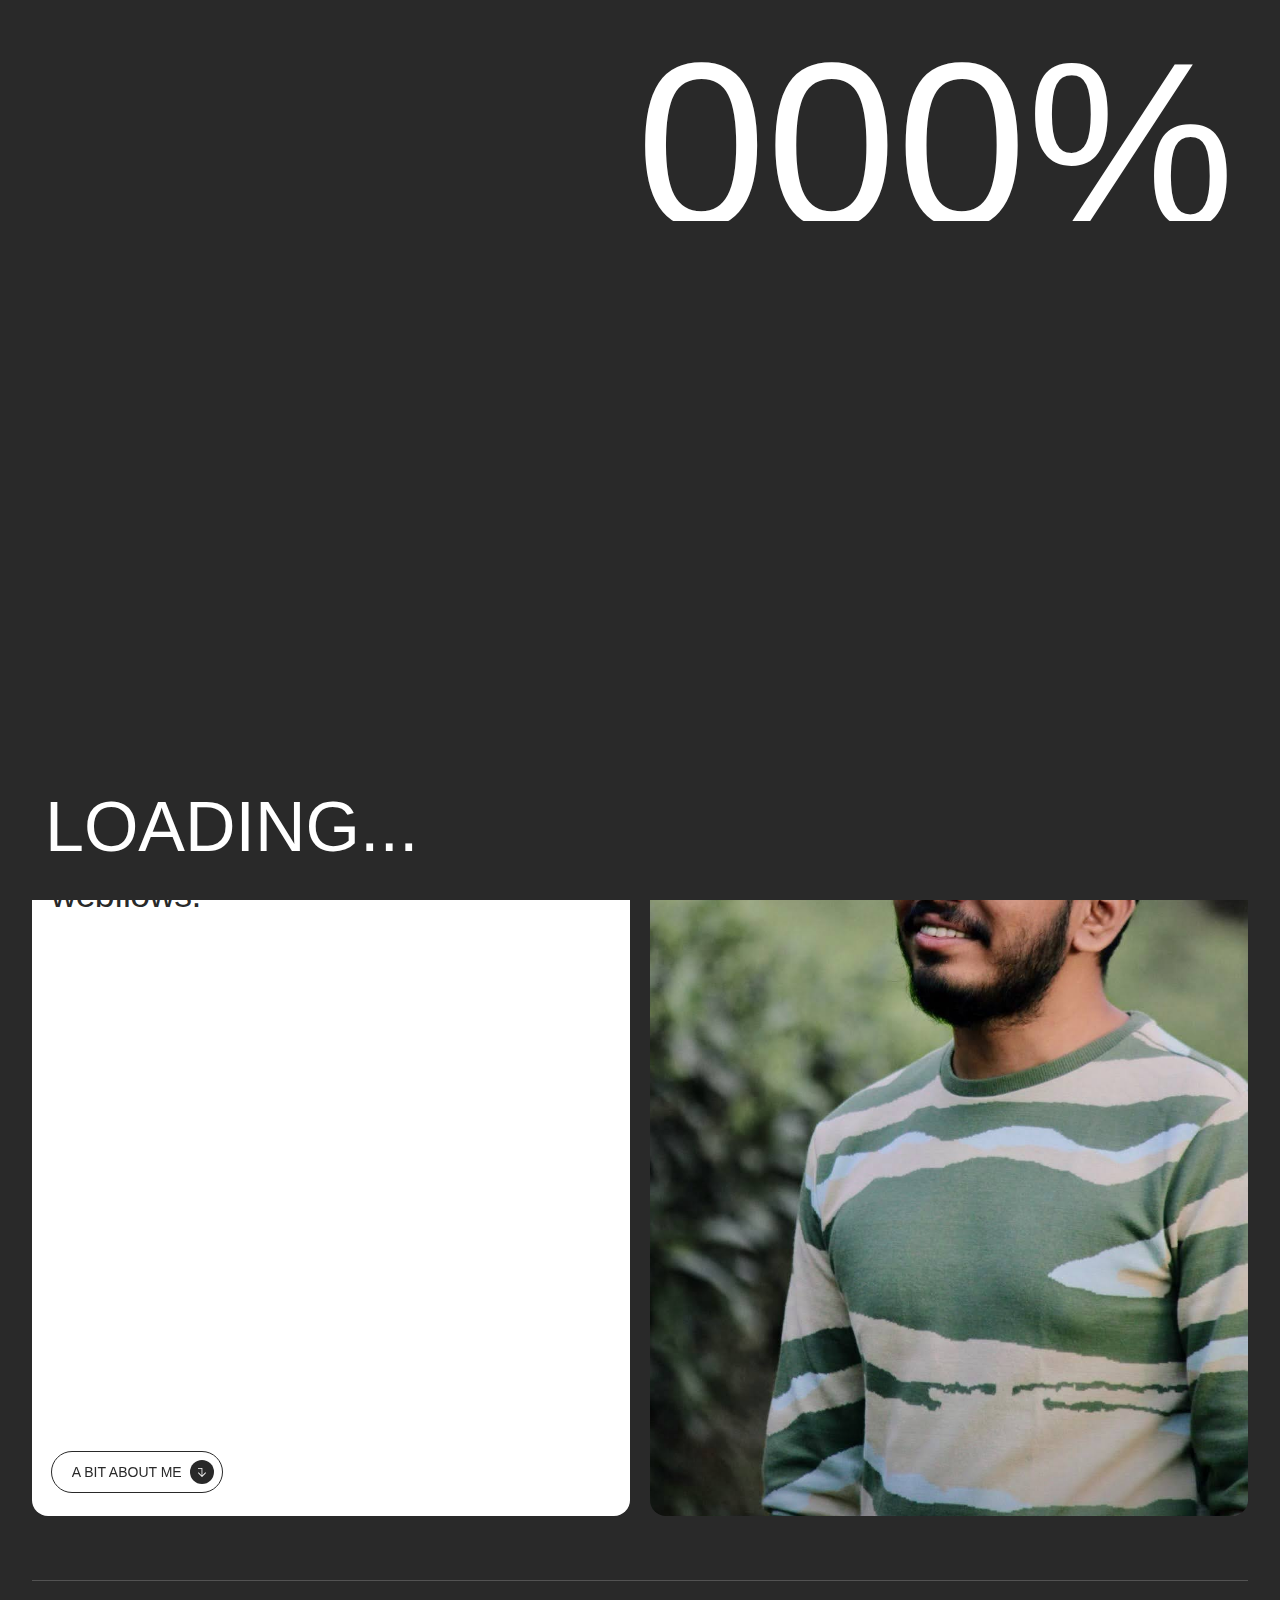
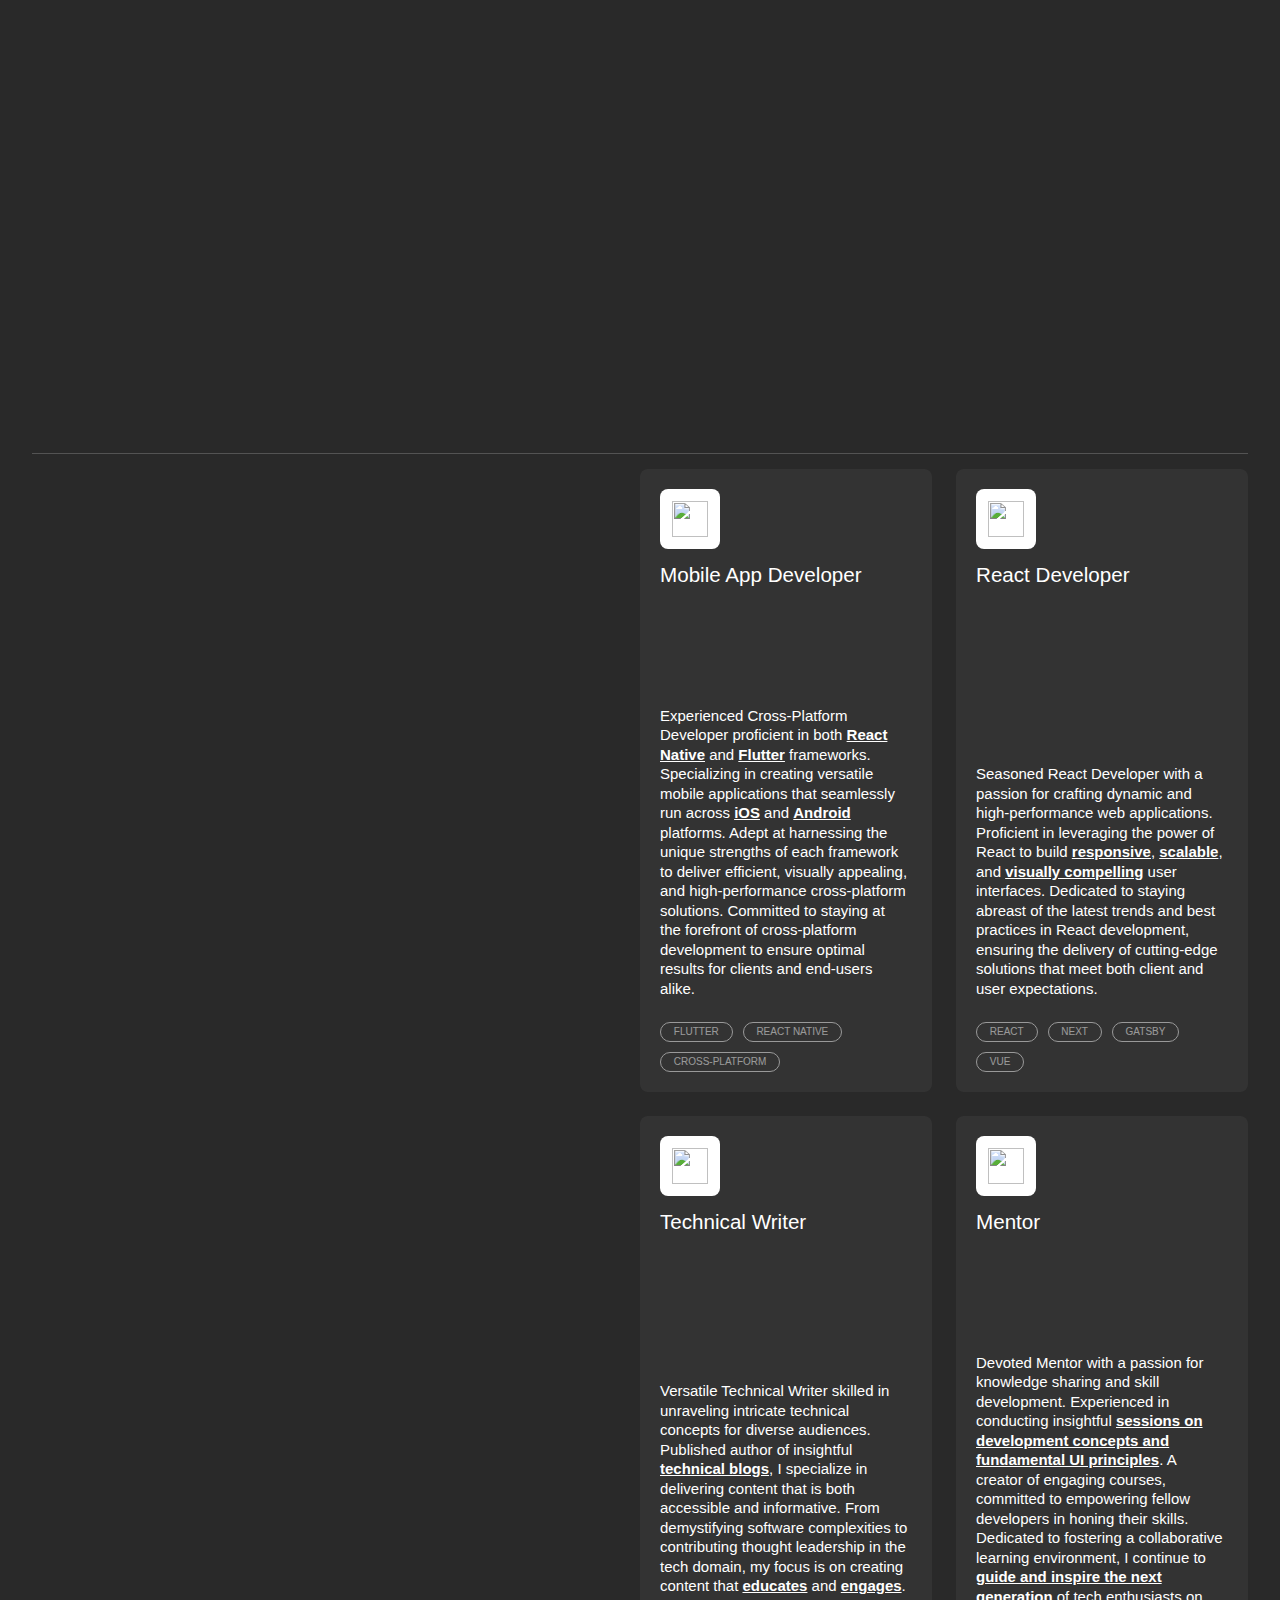
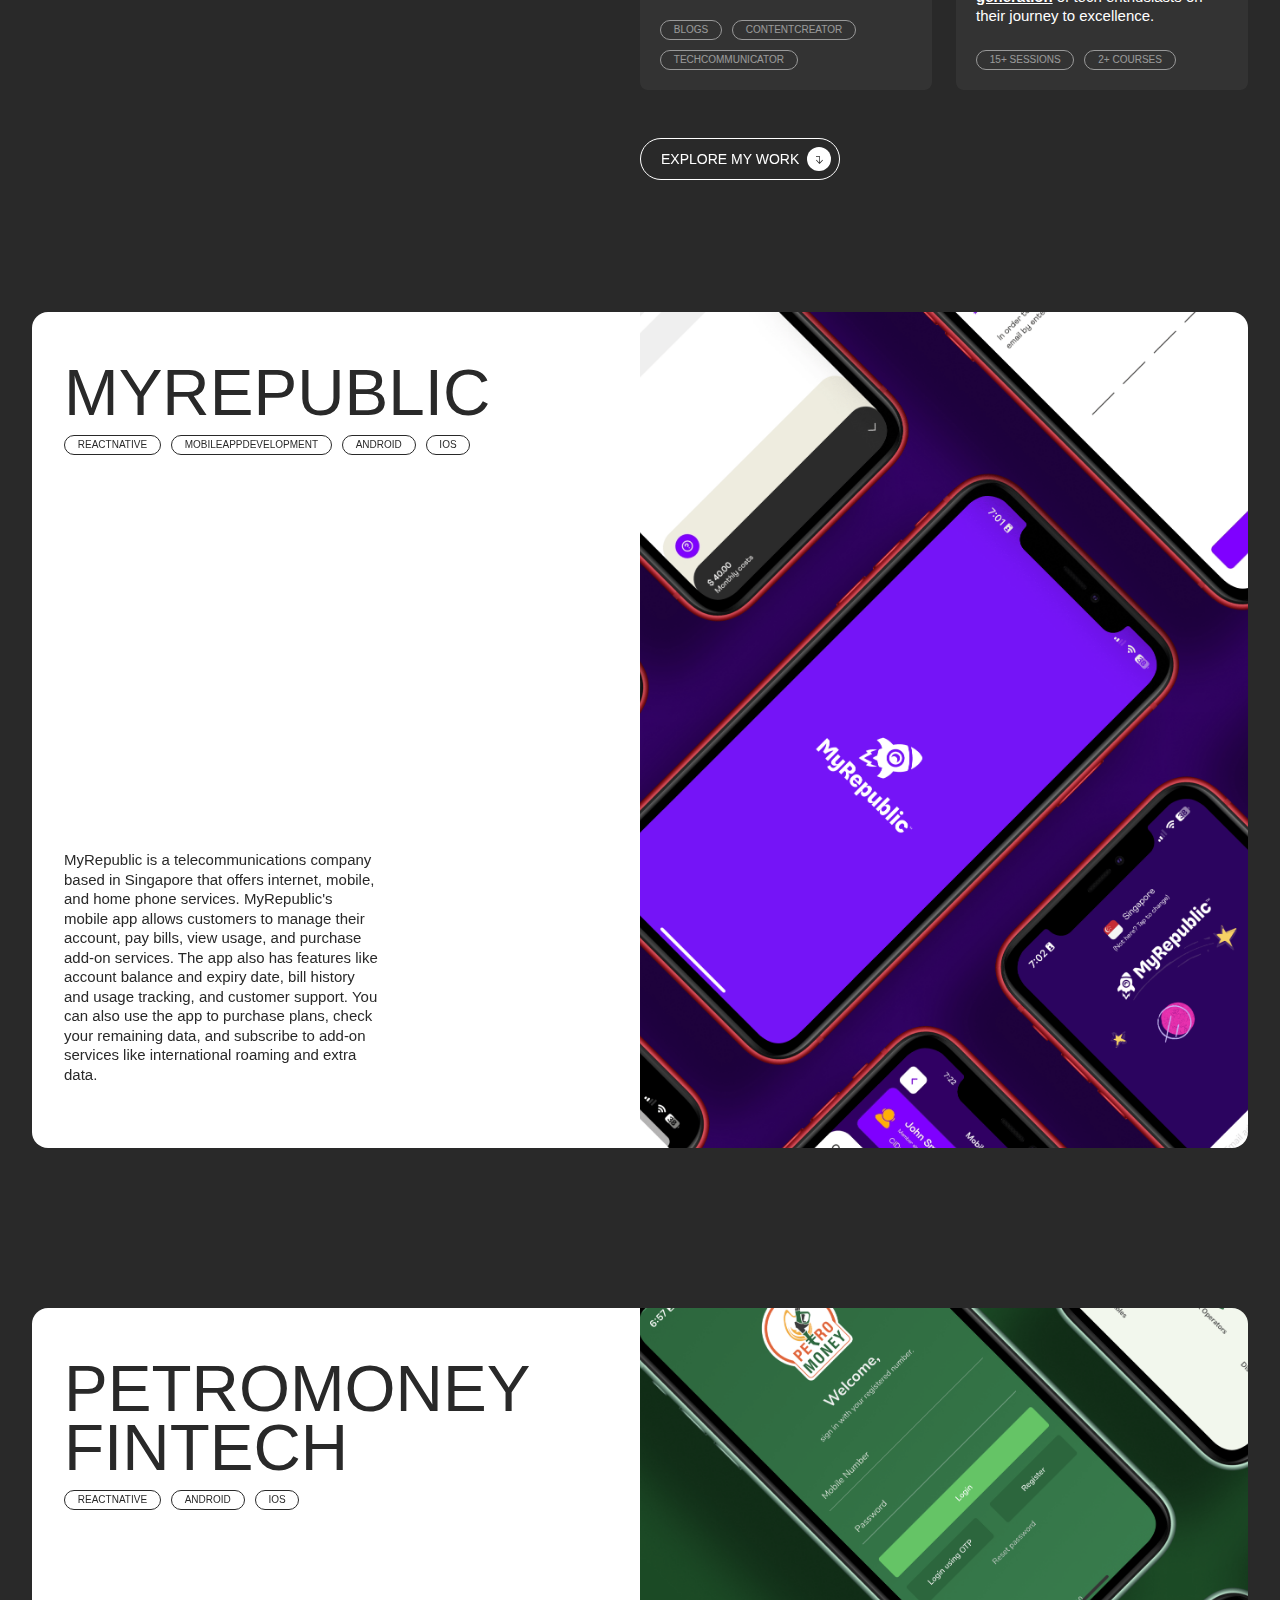
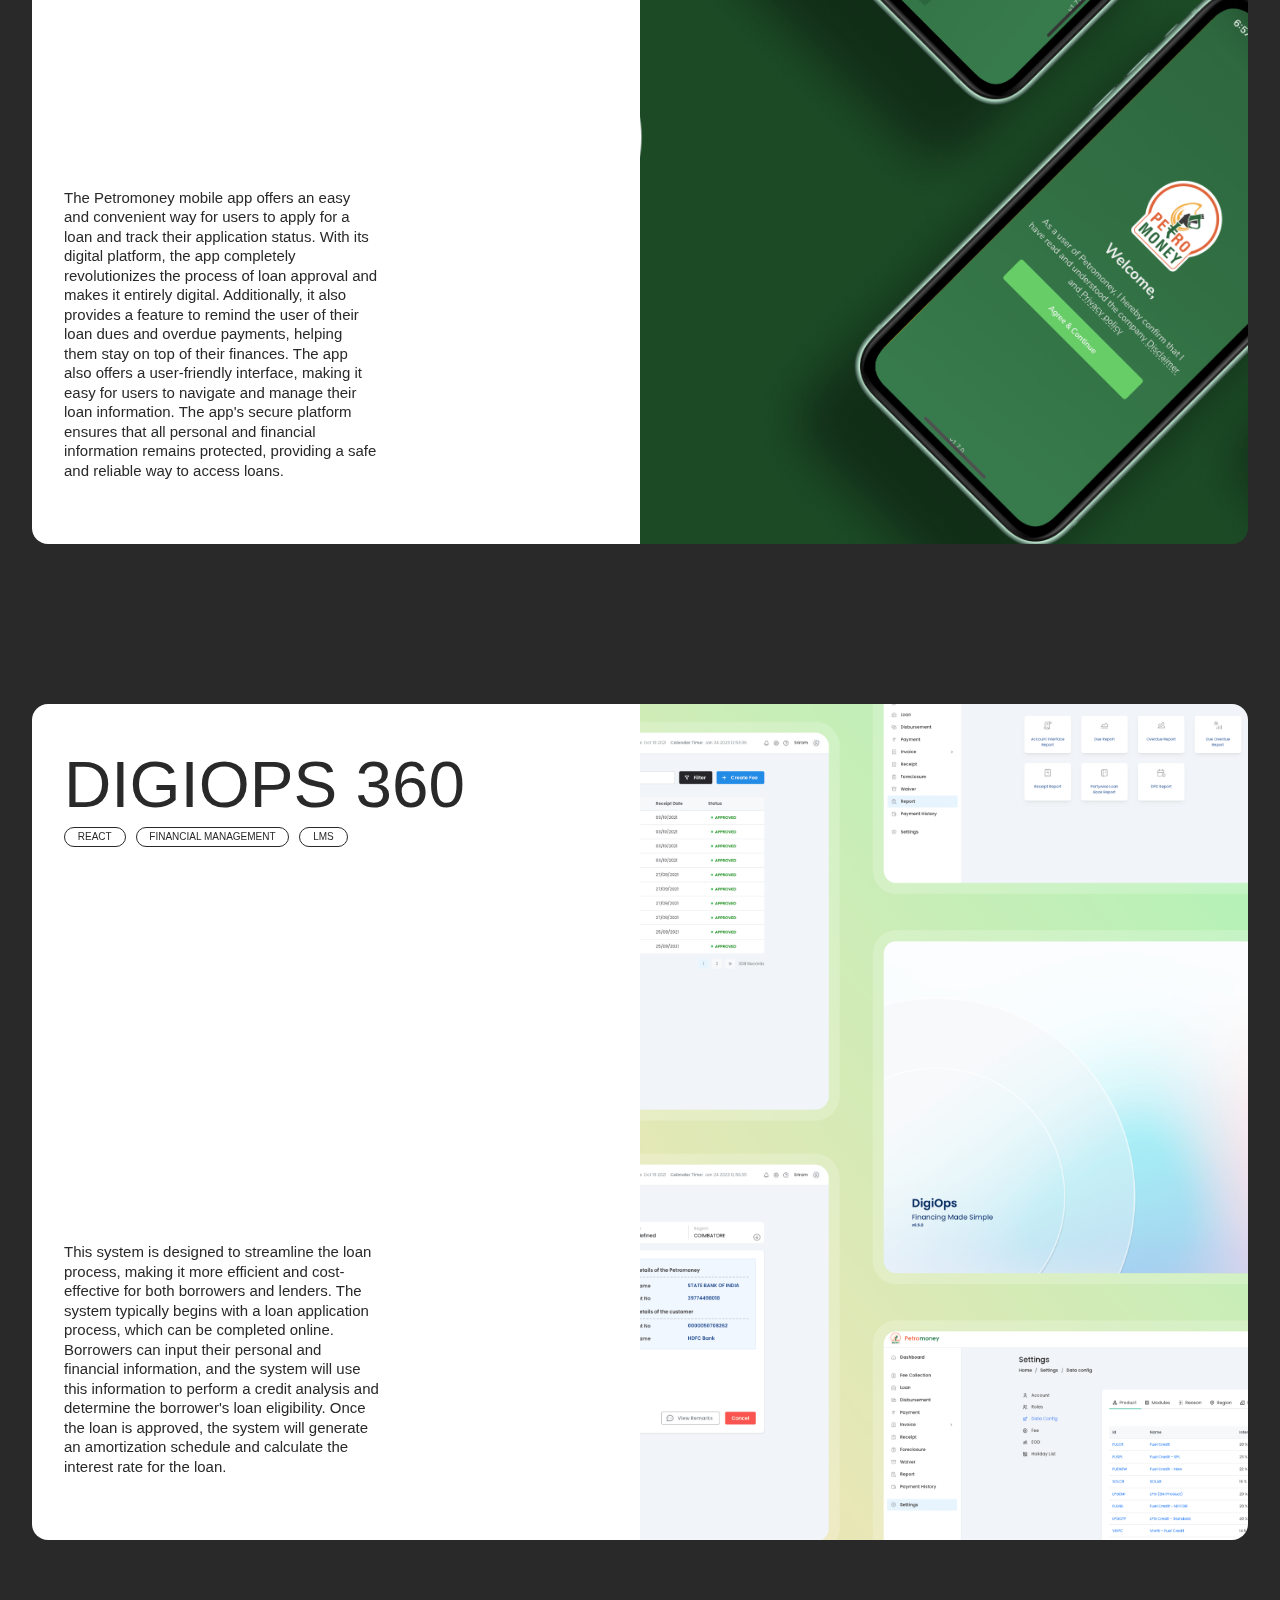
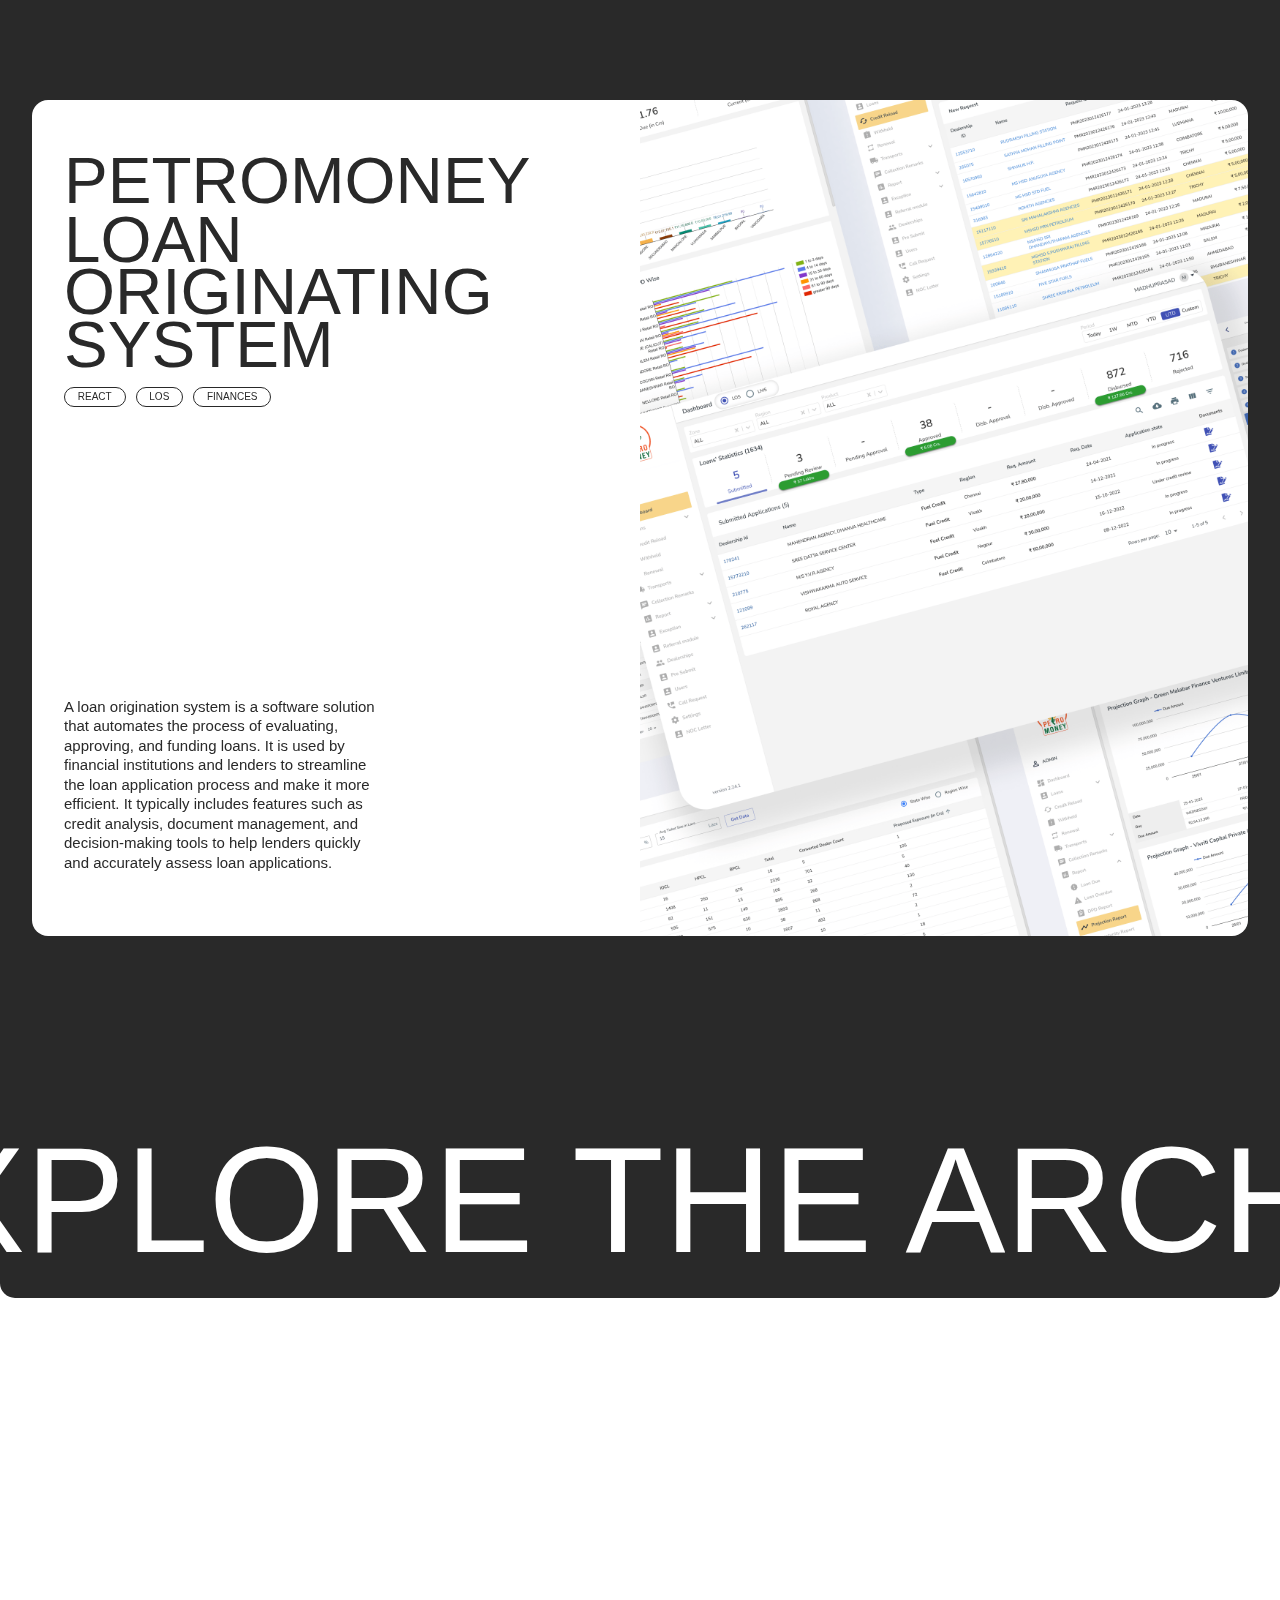
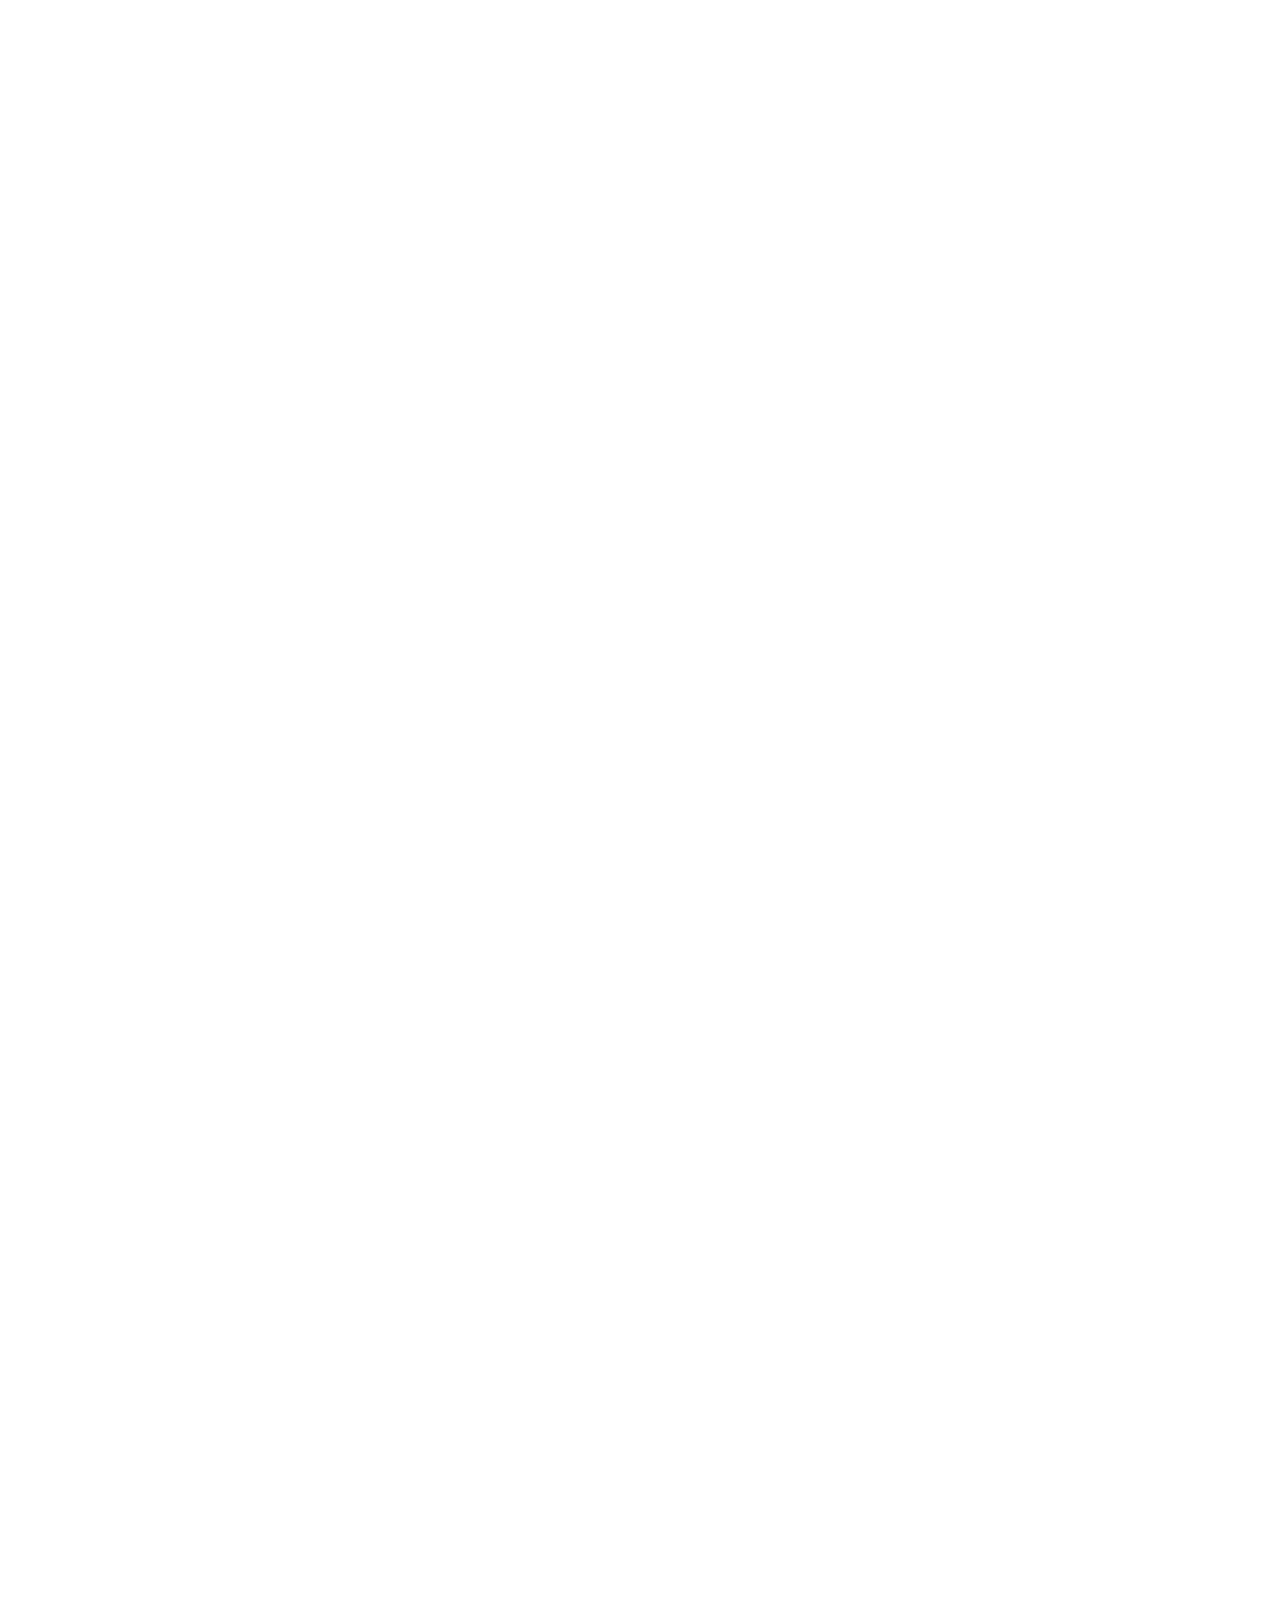
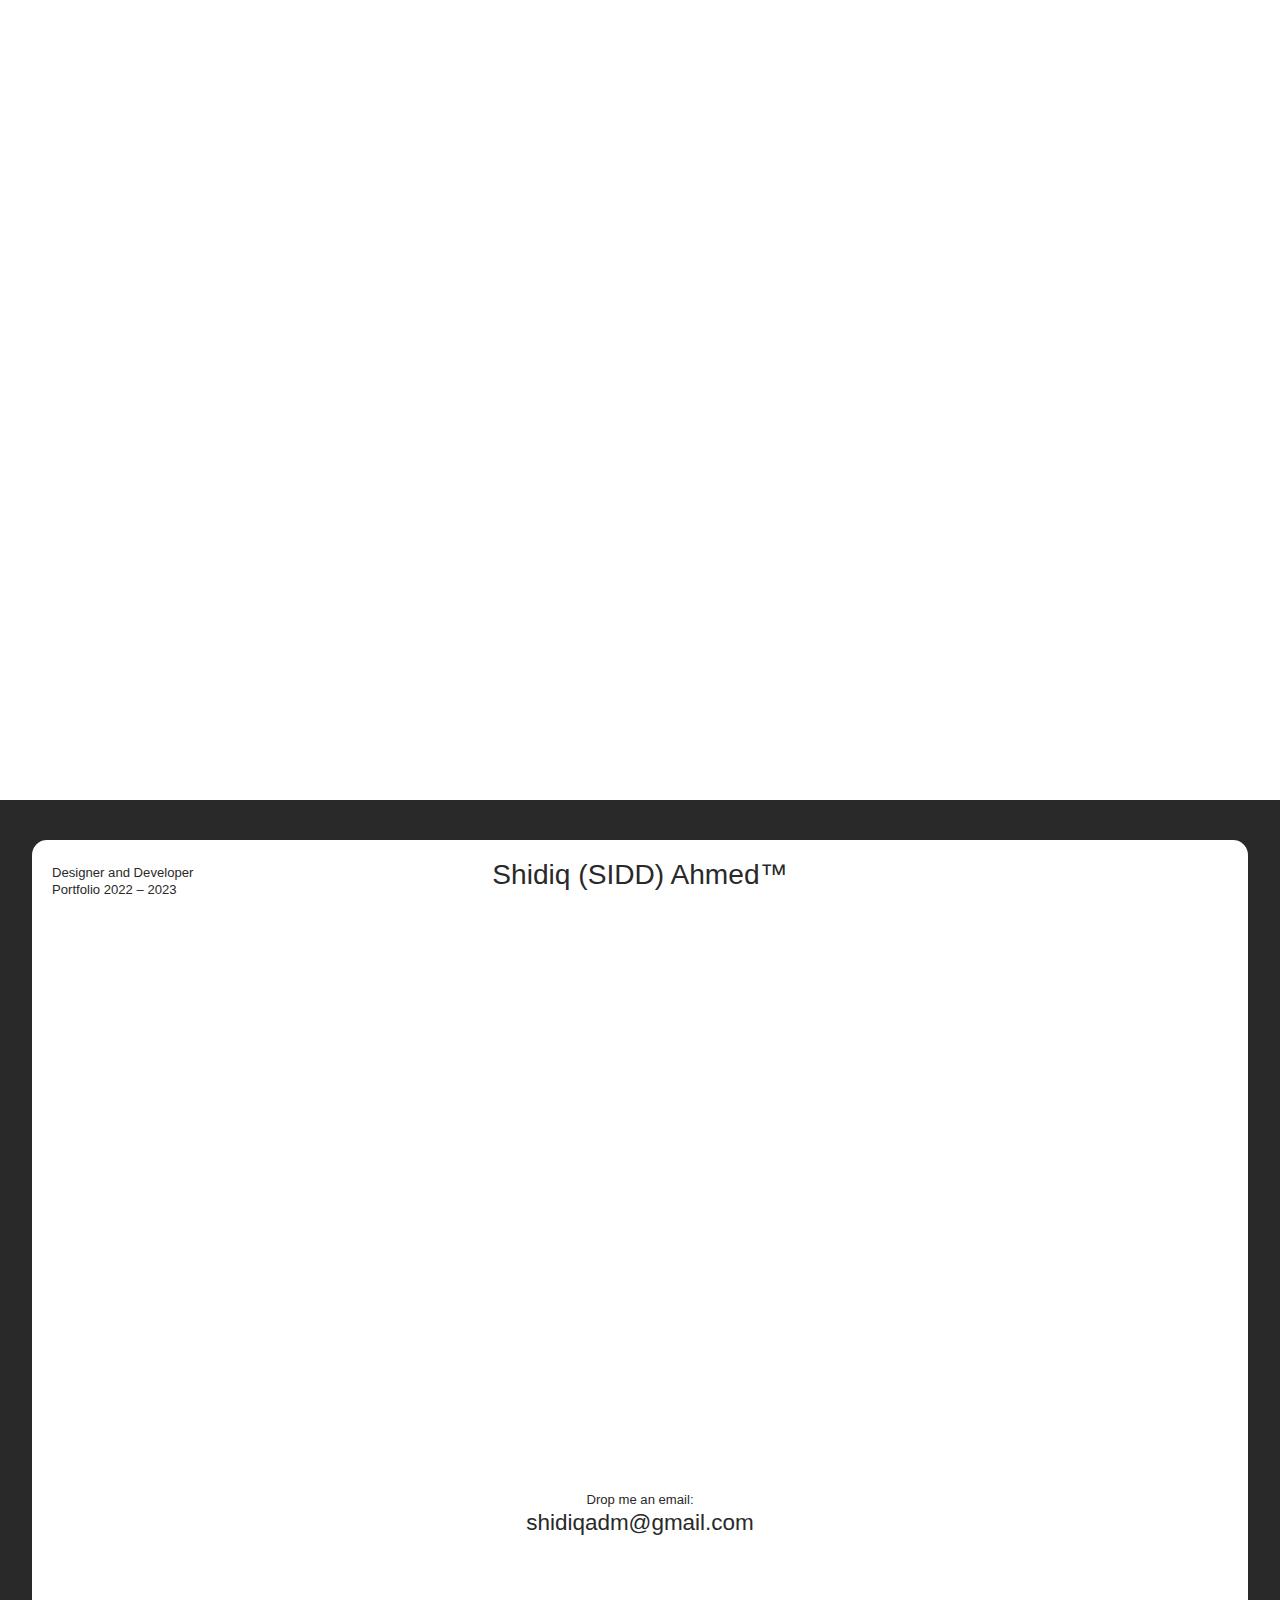
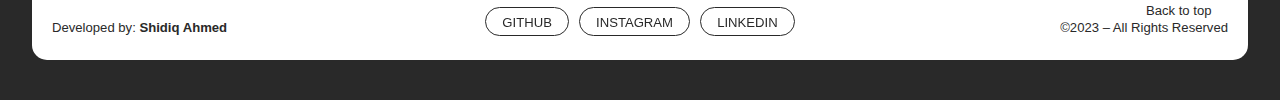
==== commit c5b7abe9: "refact: SEO Optimisations" ====
--- a/index.html
+++ b/index.html
@@ -1,7 +1,7 @@
 <!DOCTYPE html>
 <!-- Last Published: Wed Jan 18 2023 10:38:35 GMT+0000 (Coordinated Universal Time) -->
 <html
-  data-wf-domain="www.shidiqahmed.in"
+  data-wf-domain="https://www.shidiqahmed.in"
   data-wf-page="62936e1bc73160aa2dc1d759"
   data-wf-site="6017e817edf32734686c1b92"
   lang="en"
@@ -21,33 +21,59 @@
 
       gtag("config", "G-FY8ZLYGDB4");
     </script>
+
+    <meta name="author" content="Shidiq Ahmed" />
+    <meta name="keywords" content="Shidiq Ahmed, Developer, React, React Native, Web Development, Digital Design" />
+
+    <meta property="og:url" content="https://www.shidiqahmed.in" />
+    <meta property="og:type" content="website" />
+    <meta property="og:title" content="Shidiq Ahmed - Developer Portfolio" />
+    <meta property="og:description" content="Skilled and experienced developer specializing in React, React Native, Web Development, and Digital Design." />
+    <meta property="og:image" content="https://i.imgur.com/HSQ4wRq.png" />
+
+    <meta name="twitter:card" content="summary_large_image" />
+    <meta name="twitter:title" content="Shidiq Ahmed - Developer Portfolio" />
+    <meta name="twitter:description" content="Skilled and experienced developer specializing in React, React Native, Web Development, and Digital Design." />
+    <meta name="twitter:image" content="https://i.imgur.com/HSQ4wRq.png" />
+
+    <link rel="canonical" href="https://www.shidiqahmed.in" />
+
+    <!-- Ensure proper viewport settings -->
+    <meta name="viewport" content="width=device-width, initial-scale=1" />
+
+    <!-- Add a sitemap link if available -->
+    <link rel="sitemap" type="application/xml" title="Sitemap" href="/sitemap.xml" />
+
+    <!-- Add robots meta tag to instruct web crawlers -->
+    <meta name="robots" content="index, follow" />
+
     <meta charset="utf-8" />
-    <title>SIDD - UI Designer and Developer</title>
-    <meta
+    <title>Shidiq Ahmed | Developer Portfolio</title>
+    <!-- <meta
       content="Meet SIDD, a skilled and experienced developer who specializes in React, React Native and Web development, and Digital design. With a keen eye for detail and a passion for creating visually stunning designs, SIDD can help bring your next project to life. Whether you need a responsive website, a mobile app, or a digital design, SIDD has the skills and expertise to deliver high-quality results that meet your needs and exceed your expectations."
       name="description"
-    />
+    /> -->
     <meta
-      content="Shidiq Ahmed - Developer portfolio"
+      content="Shidiq Ahmed | Developer portfolio"
       property="og:title"
     />
-    <meta
+    <!-- <meta
       content="Meet SIDD, a skilled and experienced developer who specializes in React, React Native and Web development, and Digital design. With a keen eye for detail and a passion for creating visually stunning designs, SIDD can help bring your next project to life. Whether you need a responsive website, a mobile app, or a digital design, SIDD has the skills and expertise to deliver high-quality results that meet your needs and exceed your expectations."
       property="og:description"
-    />
-    <meta content="https://i.imgur.com/HSQ4wRq.png" property="og:image" />
-    <meta
+    /> -->
+    <!-- <meta content="https://i.imgur.com/HSQ4wRq.png" property="og:image" /> -->
+    <!-- <meta
       content="Shidiq Ahmed - Developer portfolio"
       property="twitter:title"
-    />
-    <meta
+    /> -->
+    <!-- <meta
       content="Meet SIDD, a skilled and experienced developer who specializes in React, React Native and Web development, and Digital design. With a keen eye for detail and a passion for creating visually stunning designs, SIDD can help bring your next project to life. Whether you need a responsive website, a mobile app, or a digital design, SIDD has the skills and expertise to deliver high-quality results that meet your needs and exceed your expectations."
       property="twitter:description"
-    />
-    <meta content="https://i.imgur.com/HSQ4wRq.png" property="twitter:image" />
+    /> -->
+    <!-- <meta content="https://i.imgur.com/HSQ4wRq.png" property="twitter:image" />
     <meta property="og:type" content="website" />
     <meta content="summary_large_image" name="twitter:card" />
-    <meta content="width=device-width, initial-scale=1" name="viewport" />
+    <meta content="width=device-width, initial-scale=1" name="viewport" /> -->
     <link href="index.css" rel="stylesheet" type="text/css" />
     <style>
       @media (min-width: 992px) {
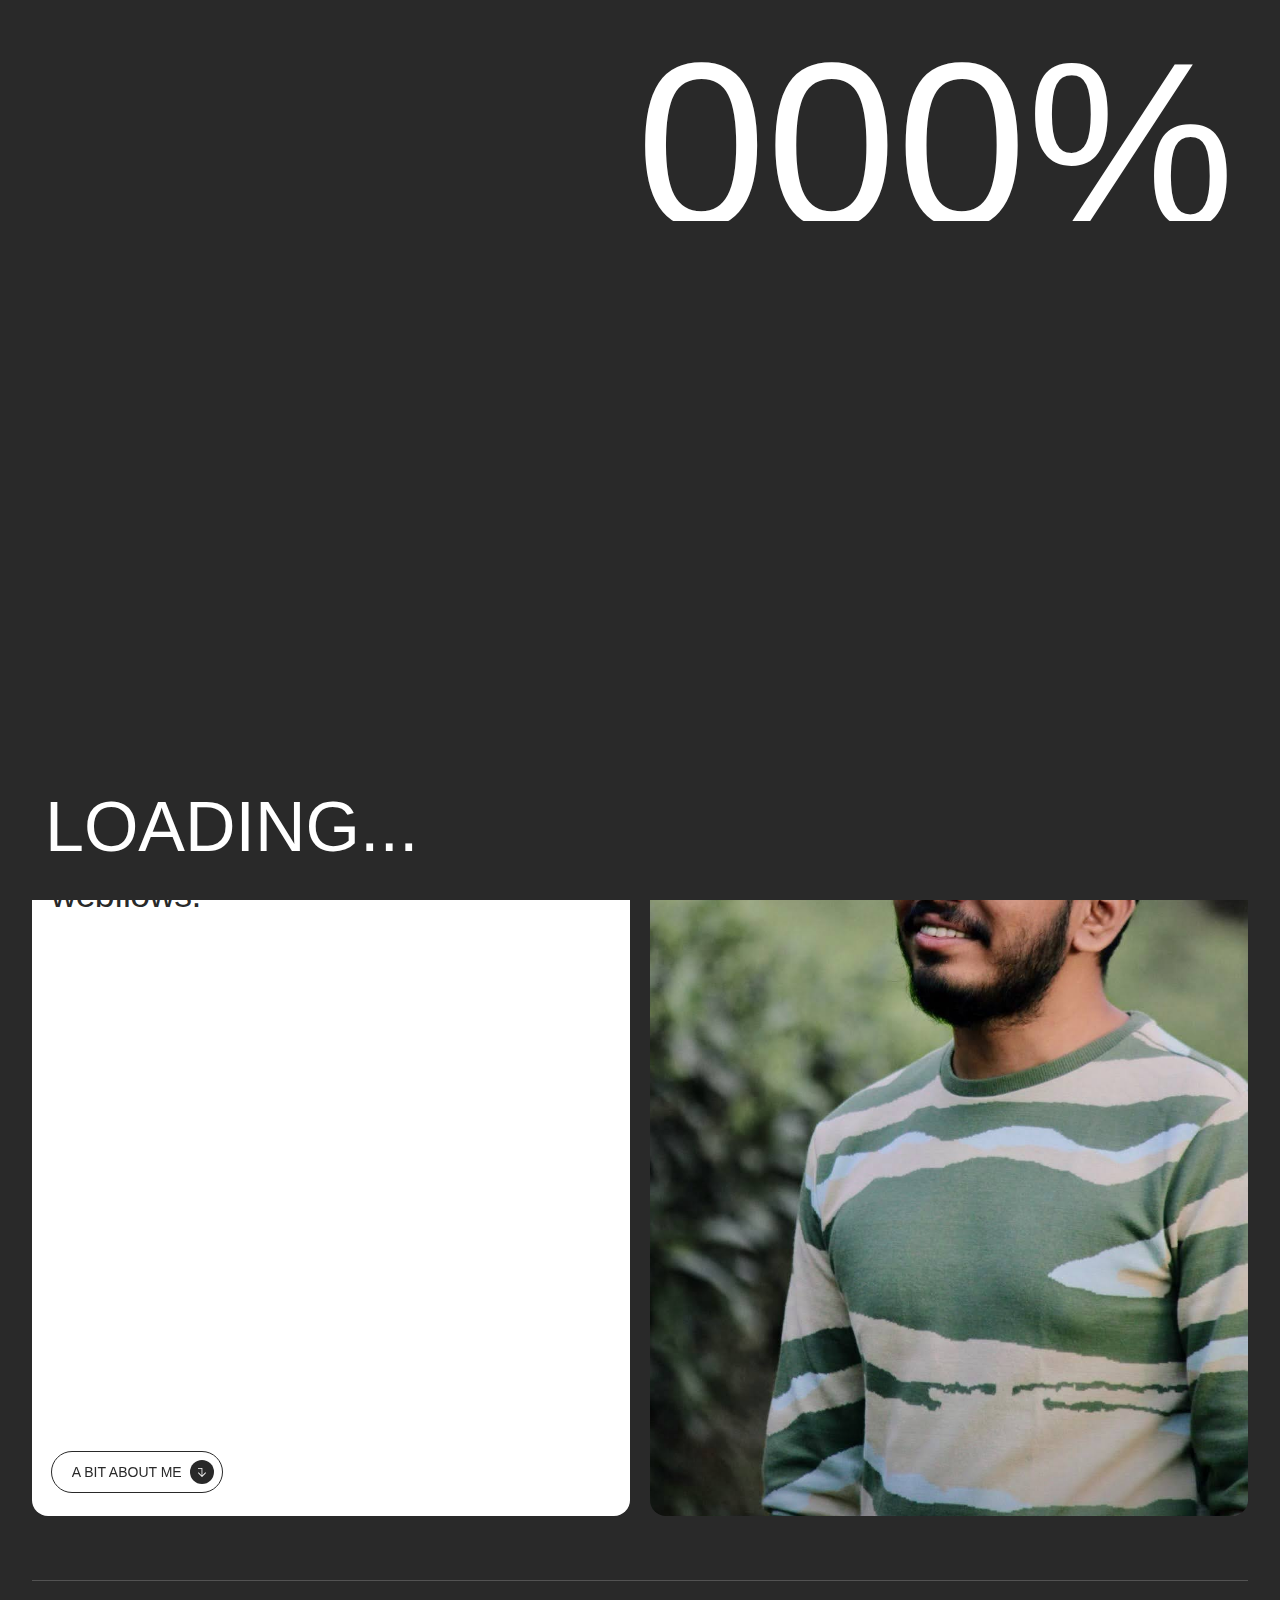
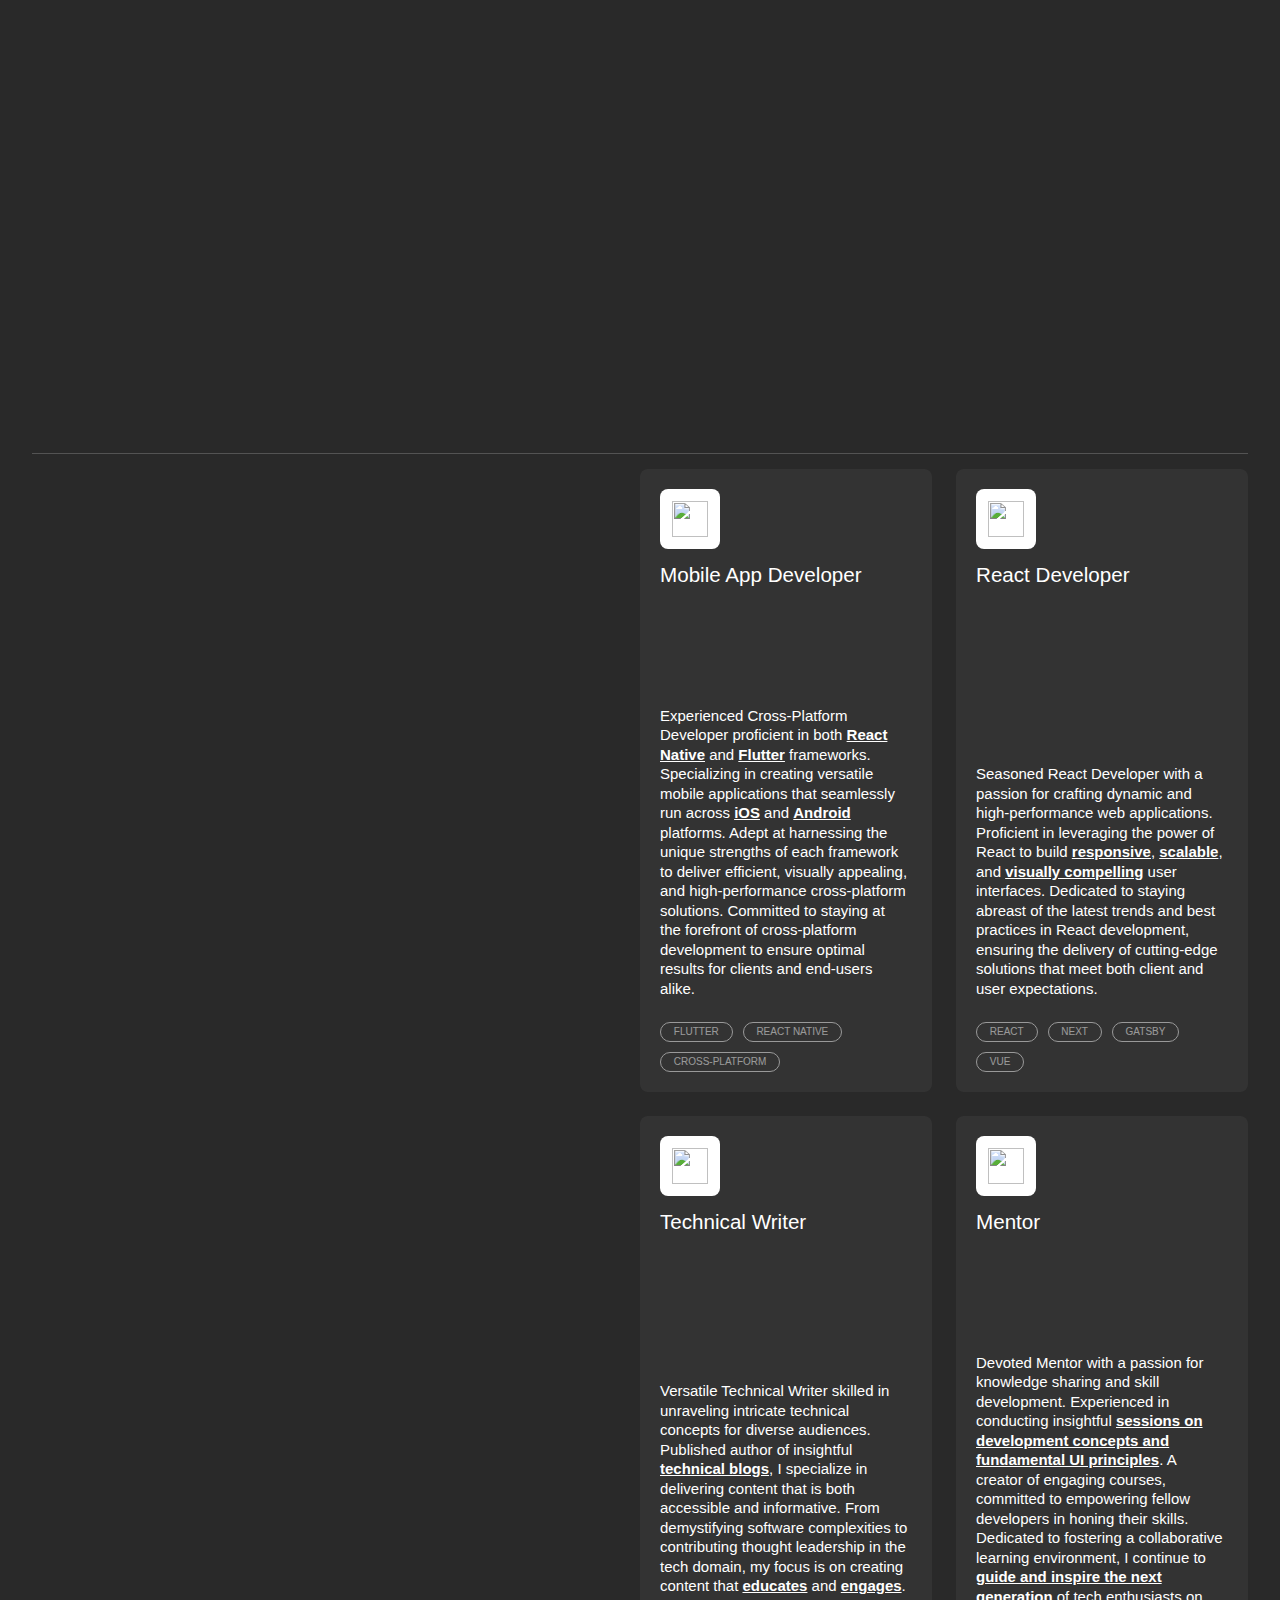
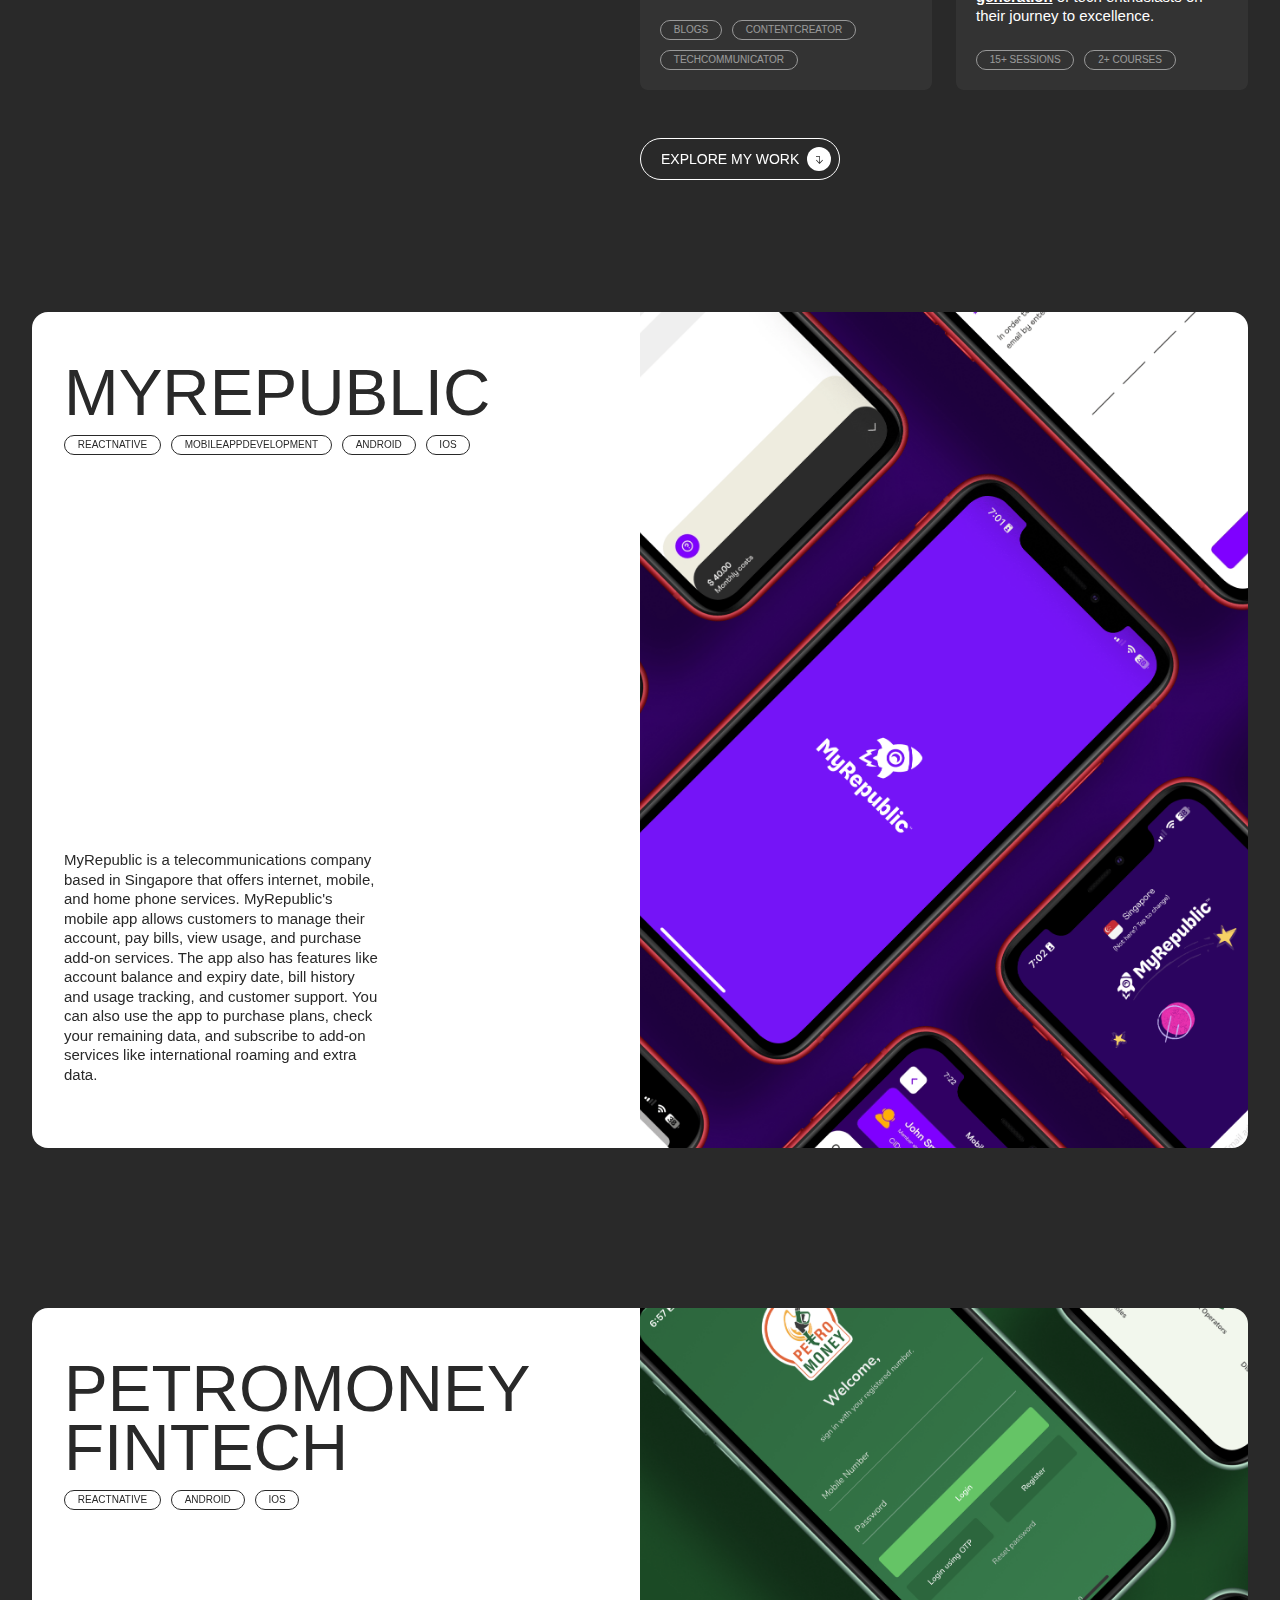
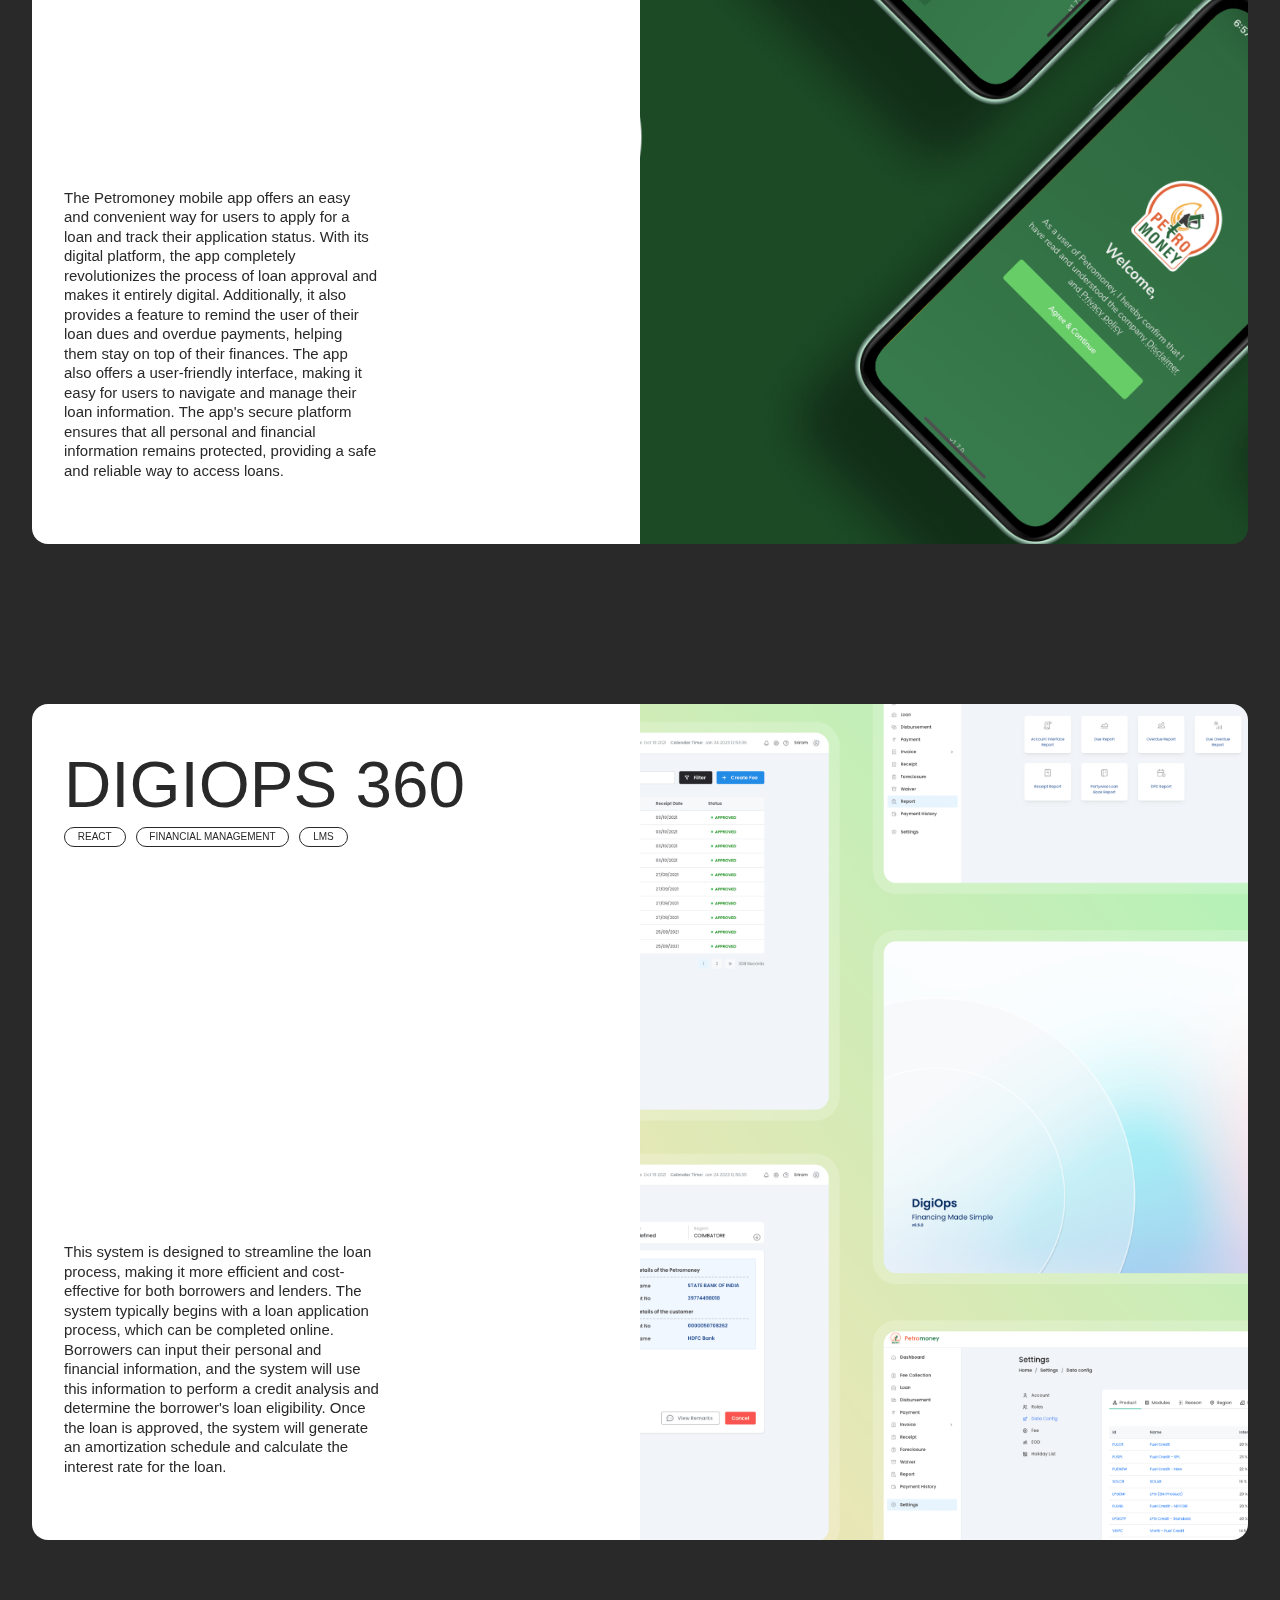
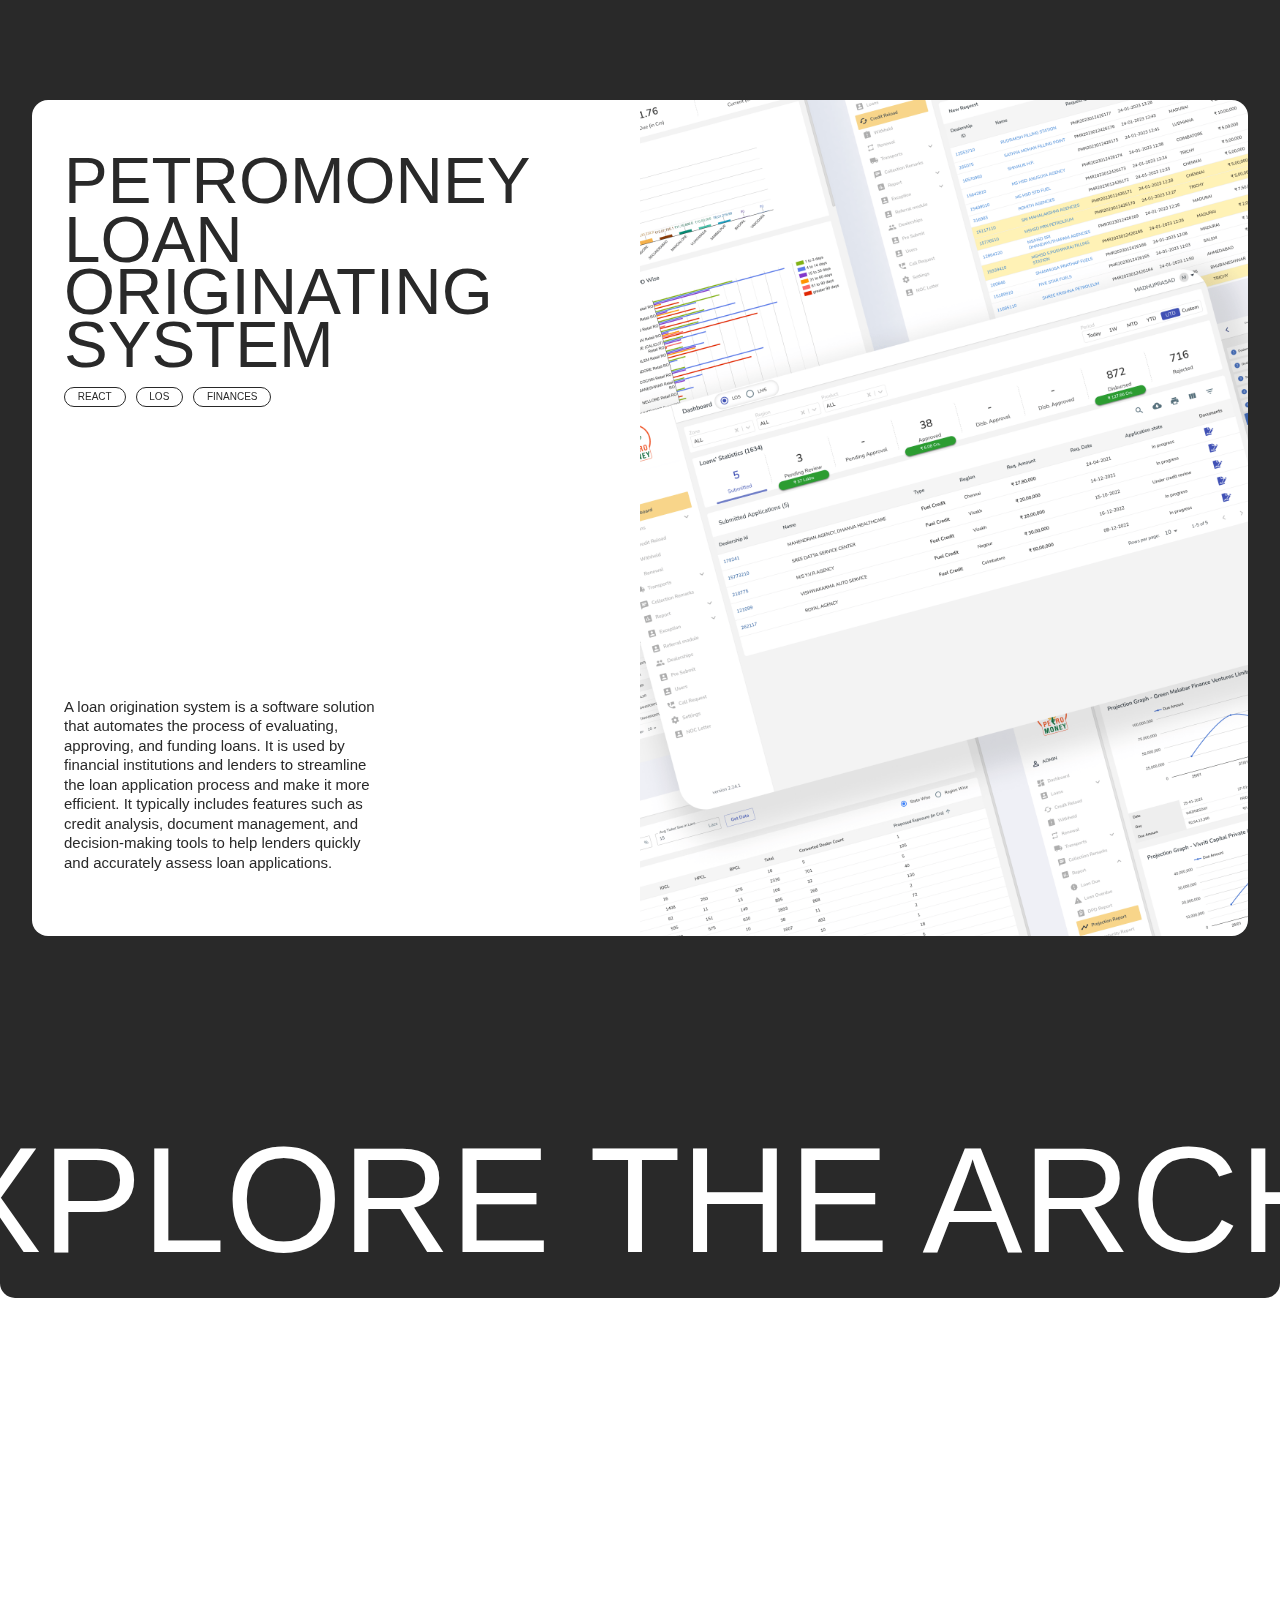
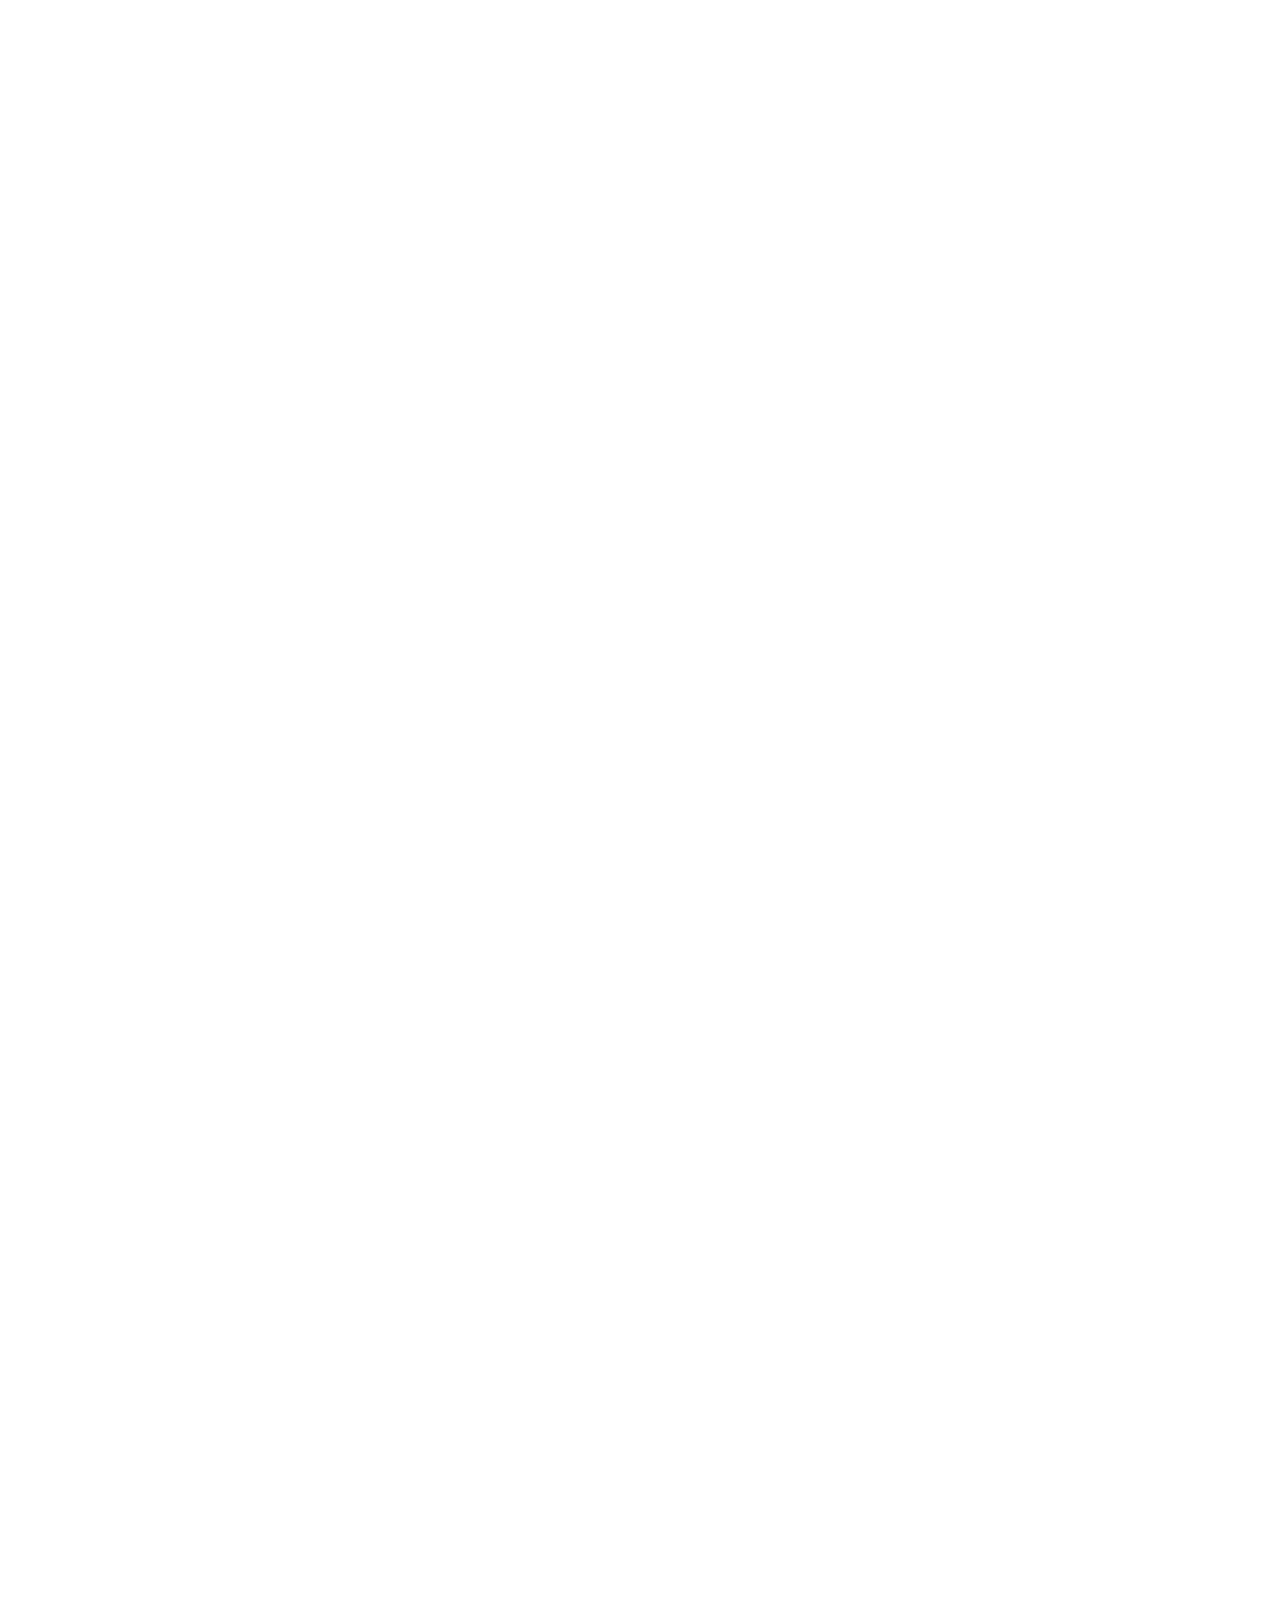
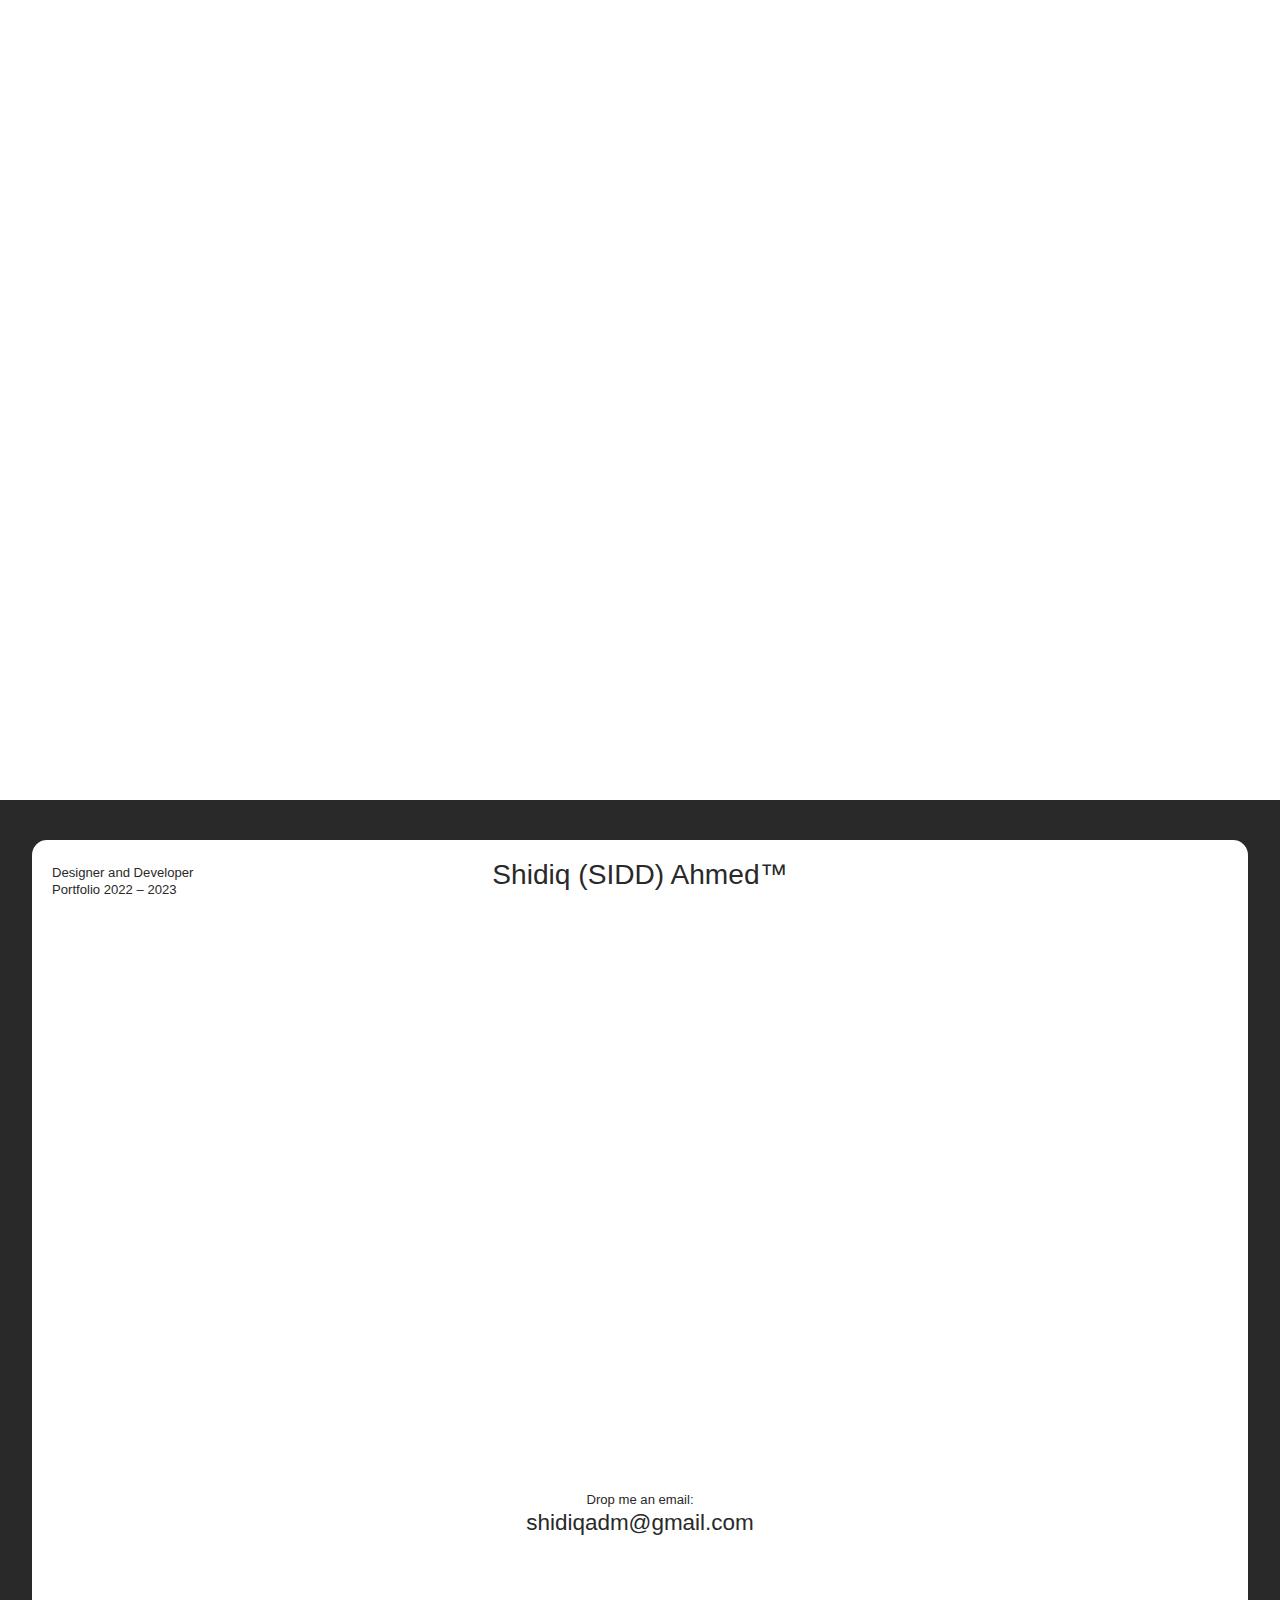
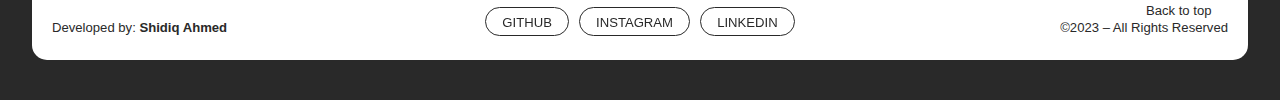
==== commit c2a797c6: "refact: meta desc added" ====
--- a/index.html
+++ b/index.html
@@ -23,17 +23,18 @@
     </script>
 
     <meta name="author" content="Shidiq Ahmed" />
-    <meta name="keywords" content="Shidiq Ahmed, Developer, React, React Native, Web Development, Digital Design" />
+    <meta name="keywords" content="Shidiq Ahmed, Developer, React, React Native, Web Development, Flutter and Digital Design" />
+    <meta name="description" content="Passionate developer skilled in React, React Native, Flutter and Web development. Creating visually stunning designs to bring your projects to life." />
 
     <meta property="og:url" content="https://www.shidiqahmed.in" />
     <meta property="og:type" content="website" />
     <meta property="og:title" content="Shidiq Ahmed - Developer Portfolio" />
-    <meta property="og:description" content="Skilled and experienced developer specializing in React, React Native, Web Development, and Digital Design." />
+    <meta property="og:description" content="Passionate developer skilled in React, React Native, Flutter and Web development. Creating visually stunning designs to bring your projects to life." />
     <meta property="og:image" content="https://i.imgur.com/HSQ4wRq.png" />
 
     <meta name="twitter:card" content="summary_large_image" />
     <meta name="twitter:title" content="Shidiq Ahmed - Developer Portfolio" />
-    <meta name="twitter:description" content="Skilled and experienced developer specializing in React, React Native, Web Development, and Digital Design." />
+    <meta name="twitter:description" content="Passionate developer skilled in React, React Native, Flutter and Web development. Creating visually stunning designs to bring your projects to life." />
     <meta name="twitter:image" content="https://i.imgur.com/HSQ4wRq.png" />
 
     <link rel="canonical" href="https://www.shidiqahmed.in" />
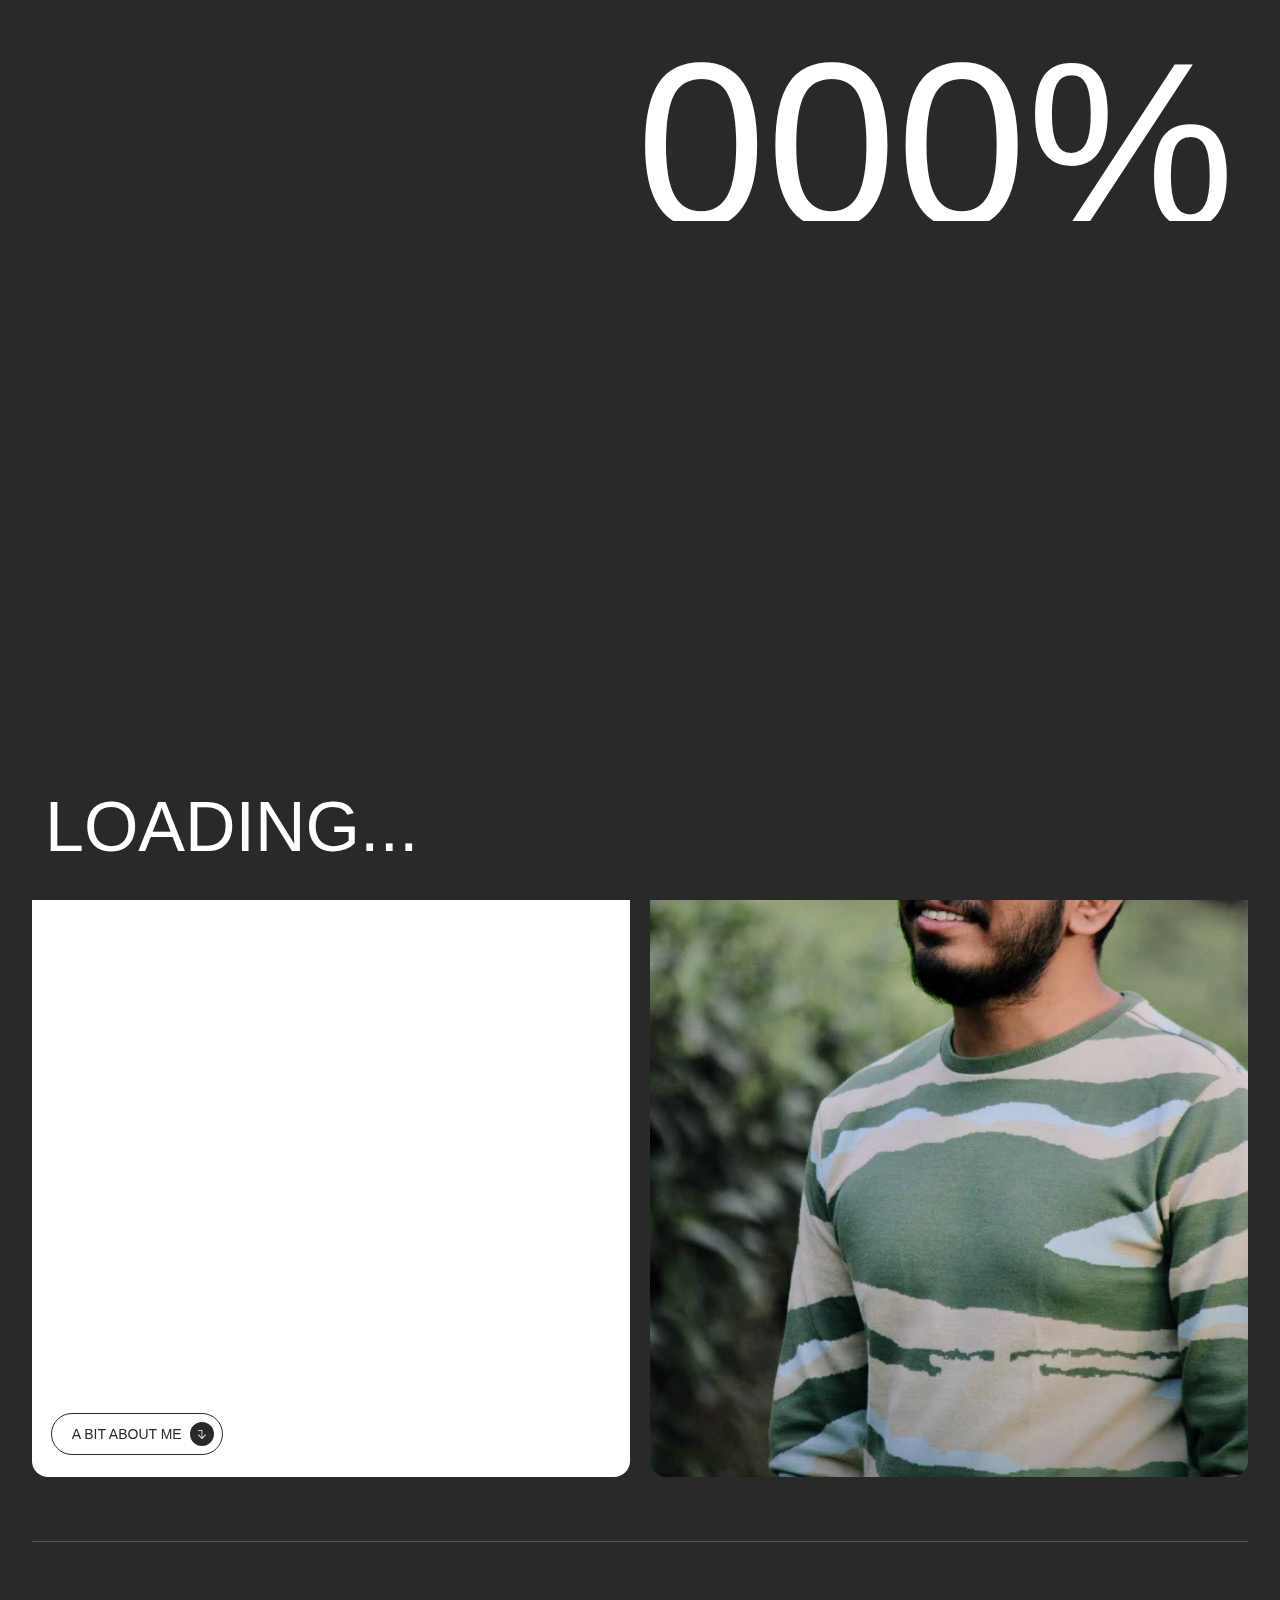
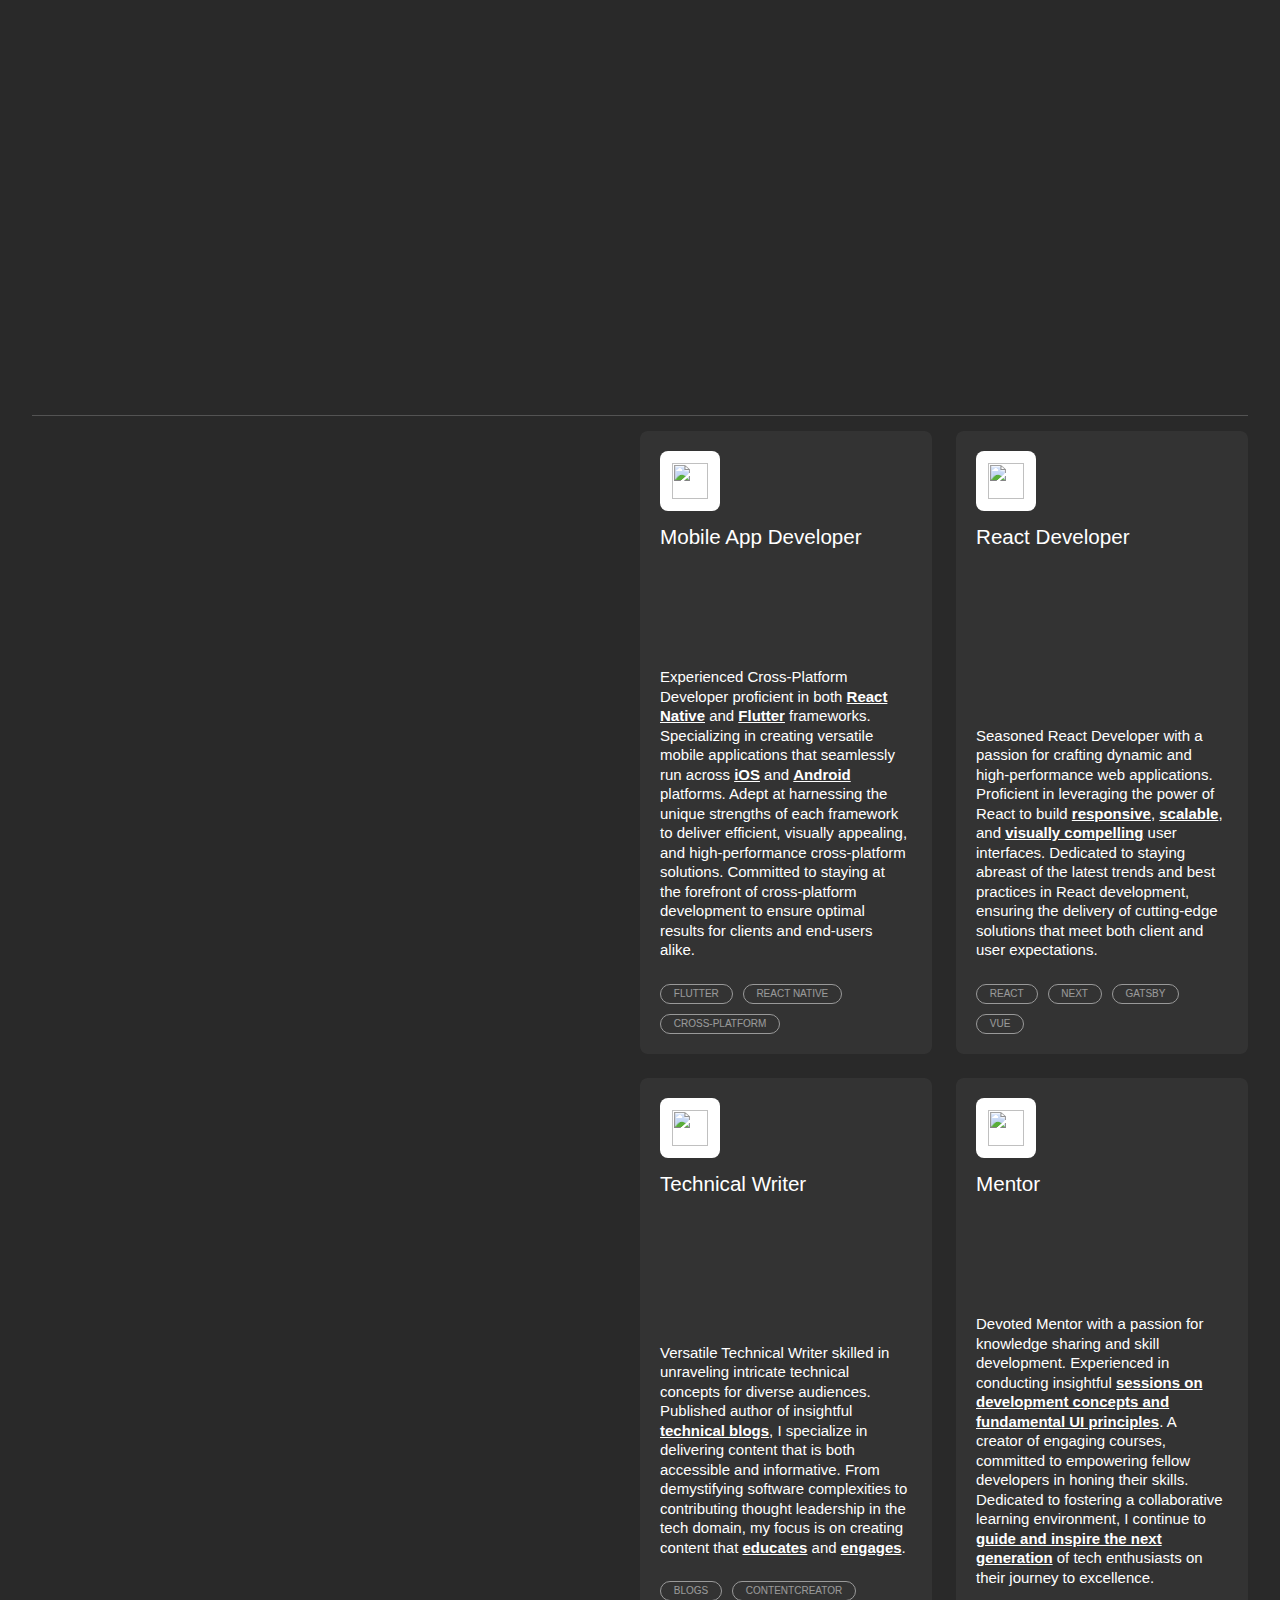
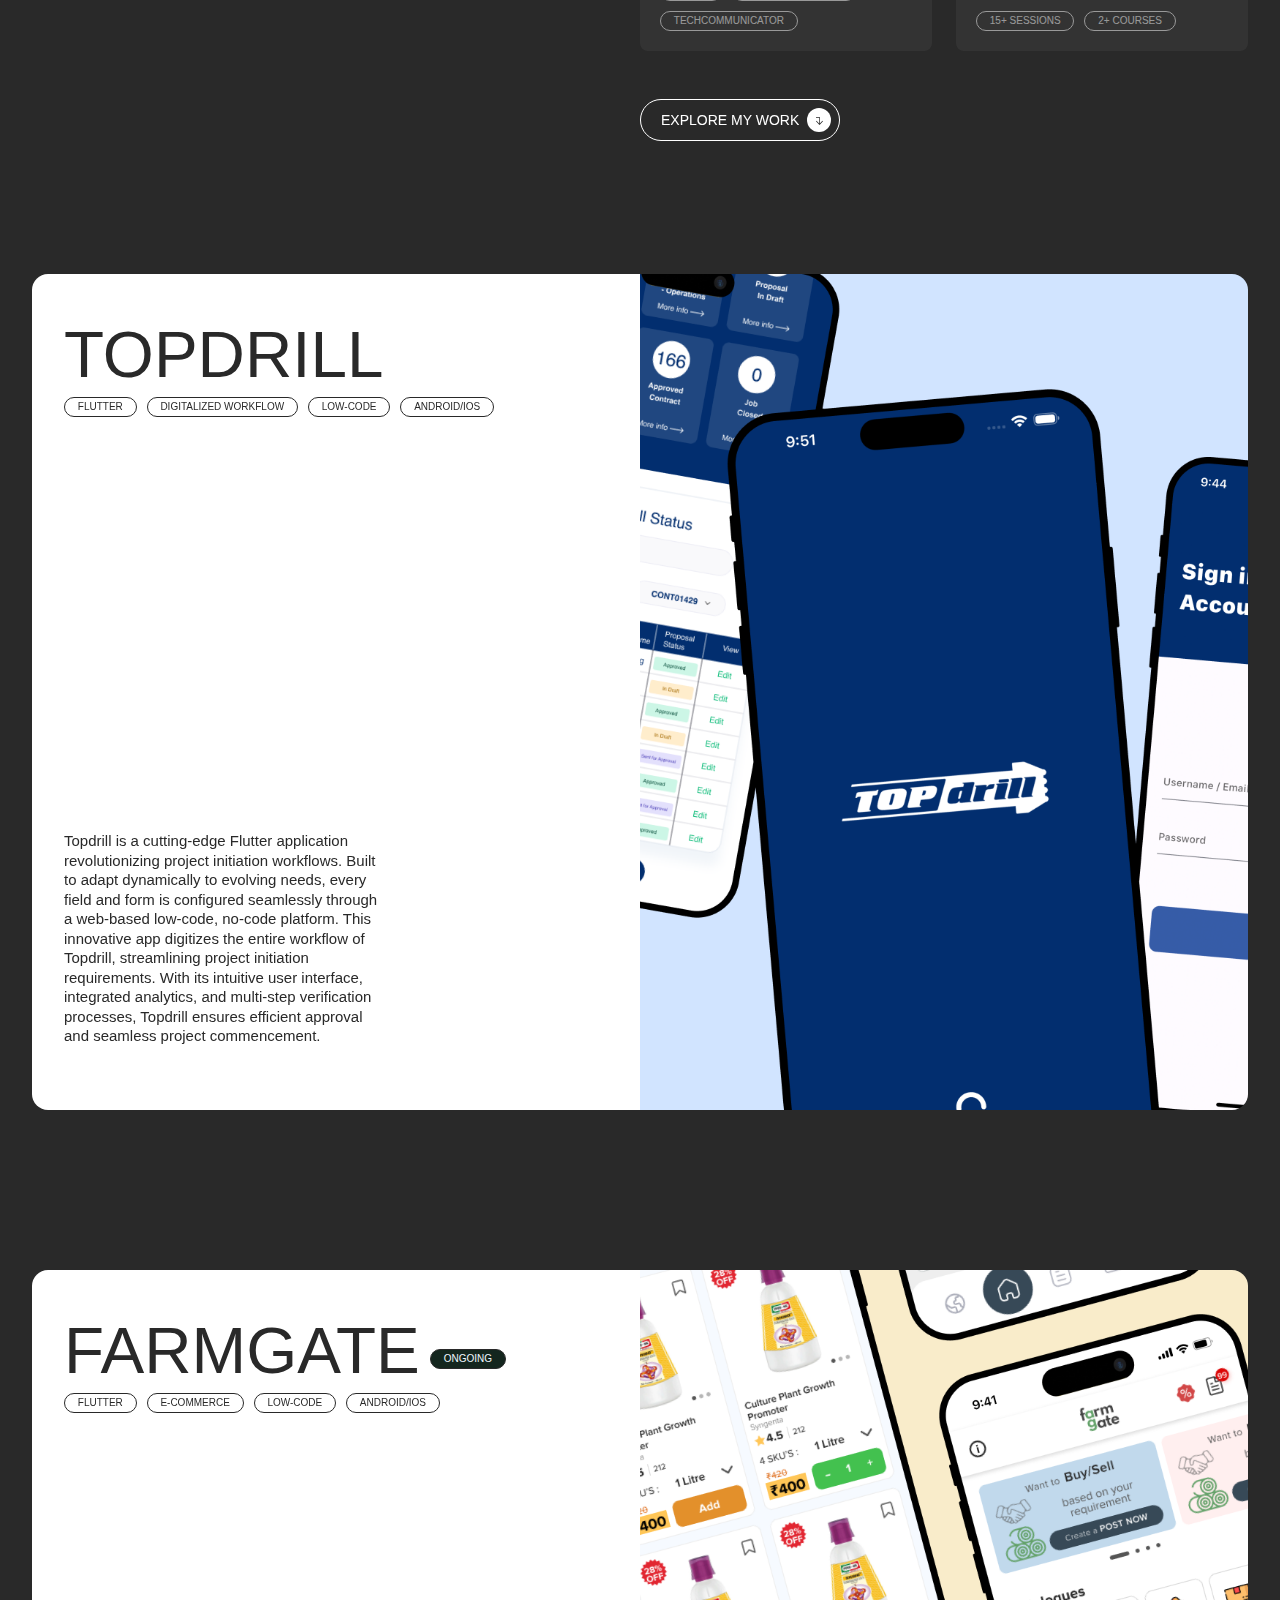
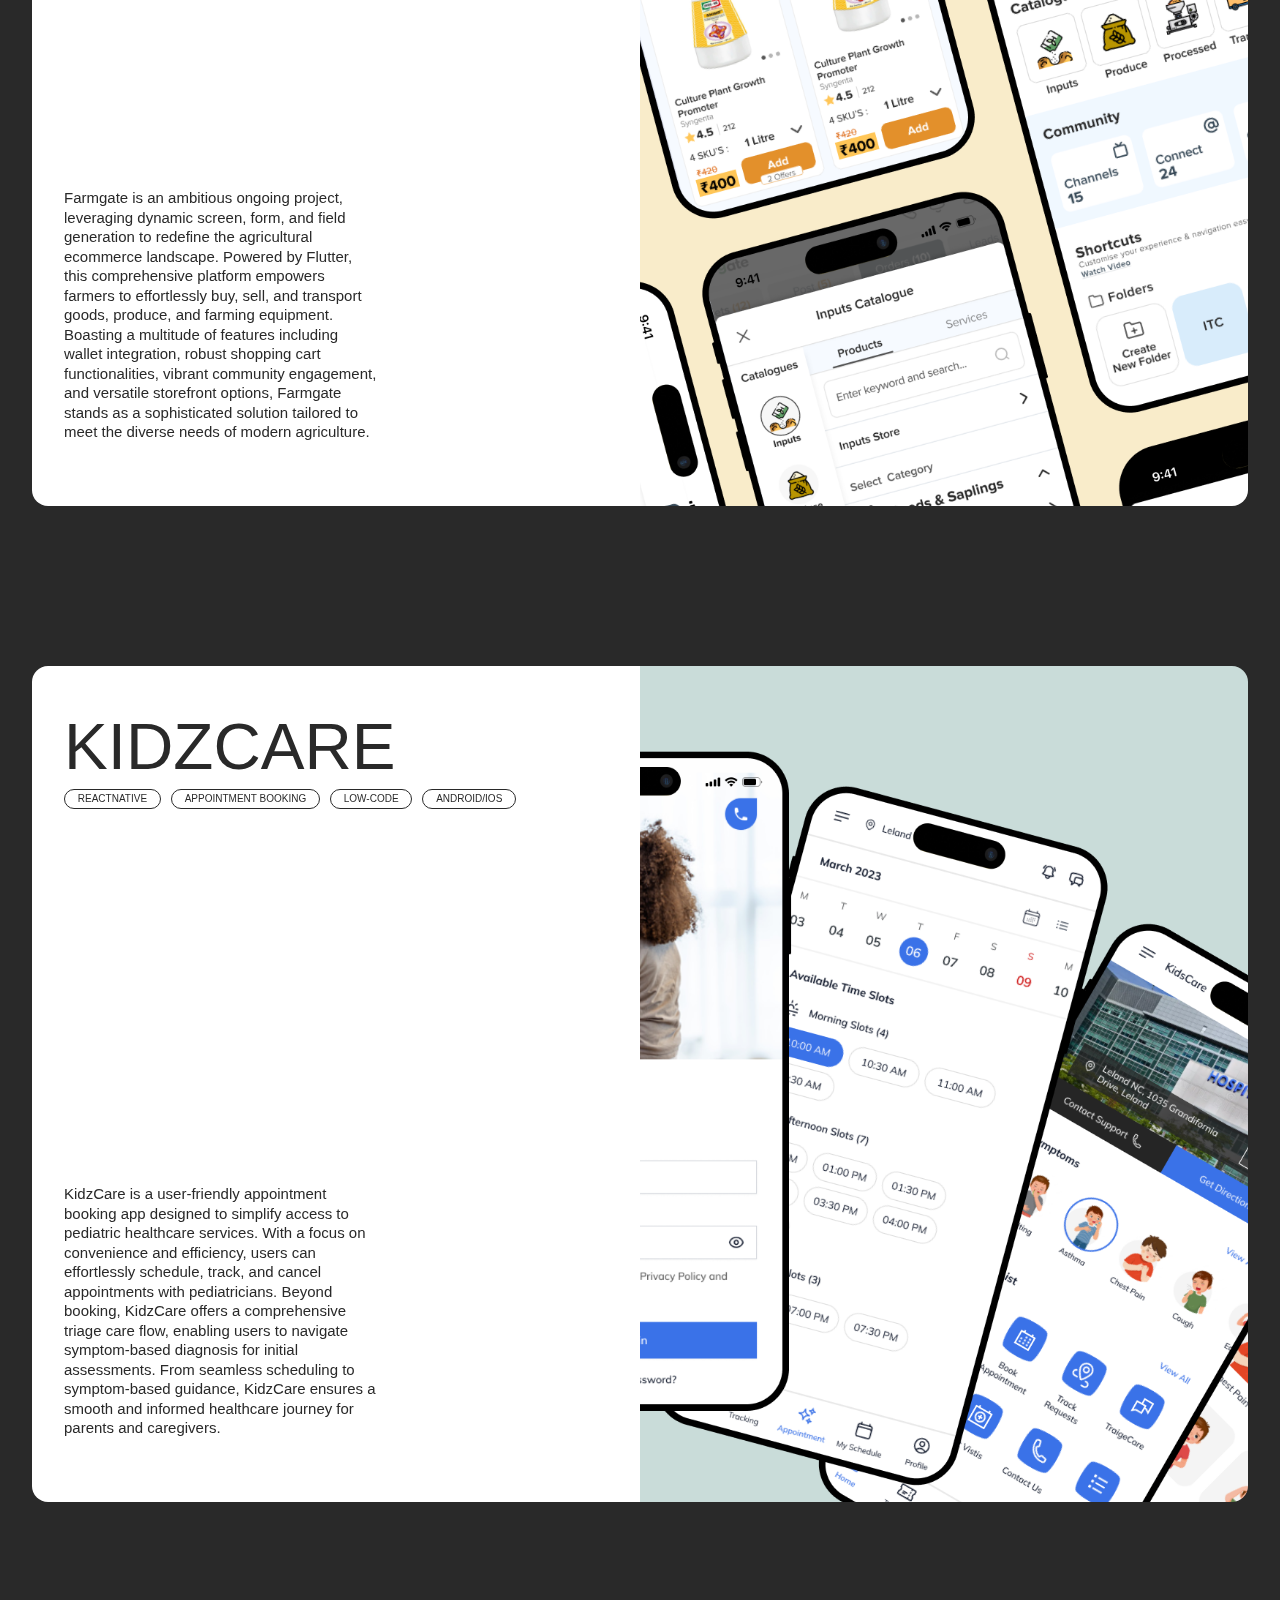
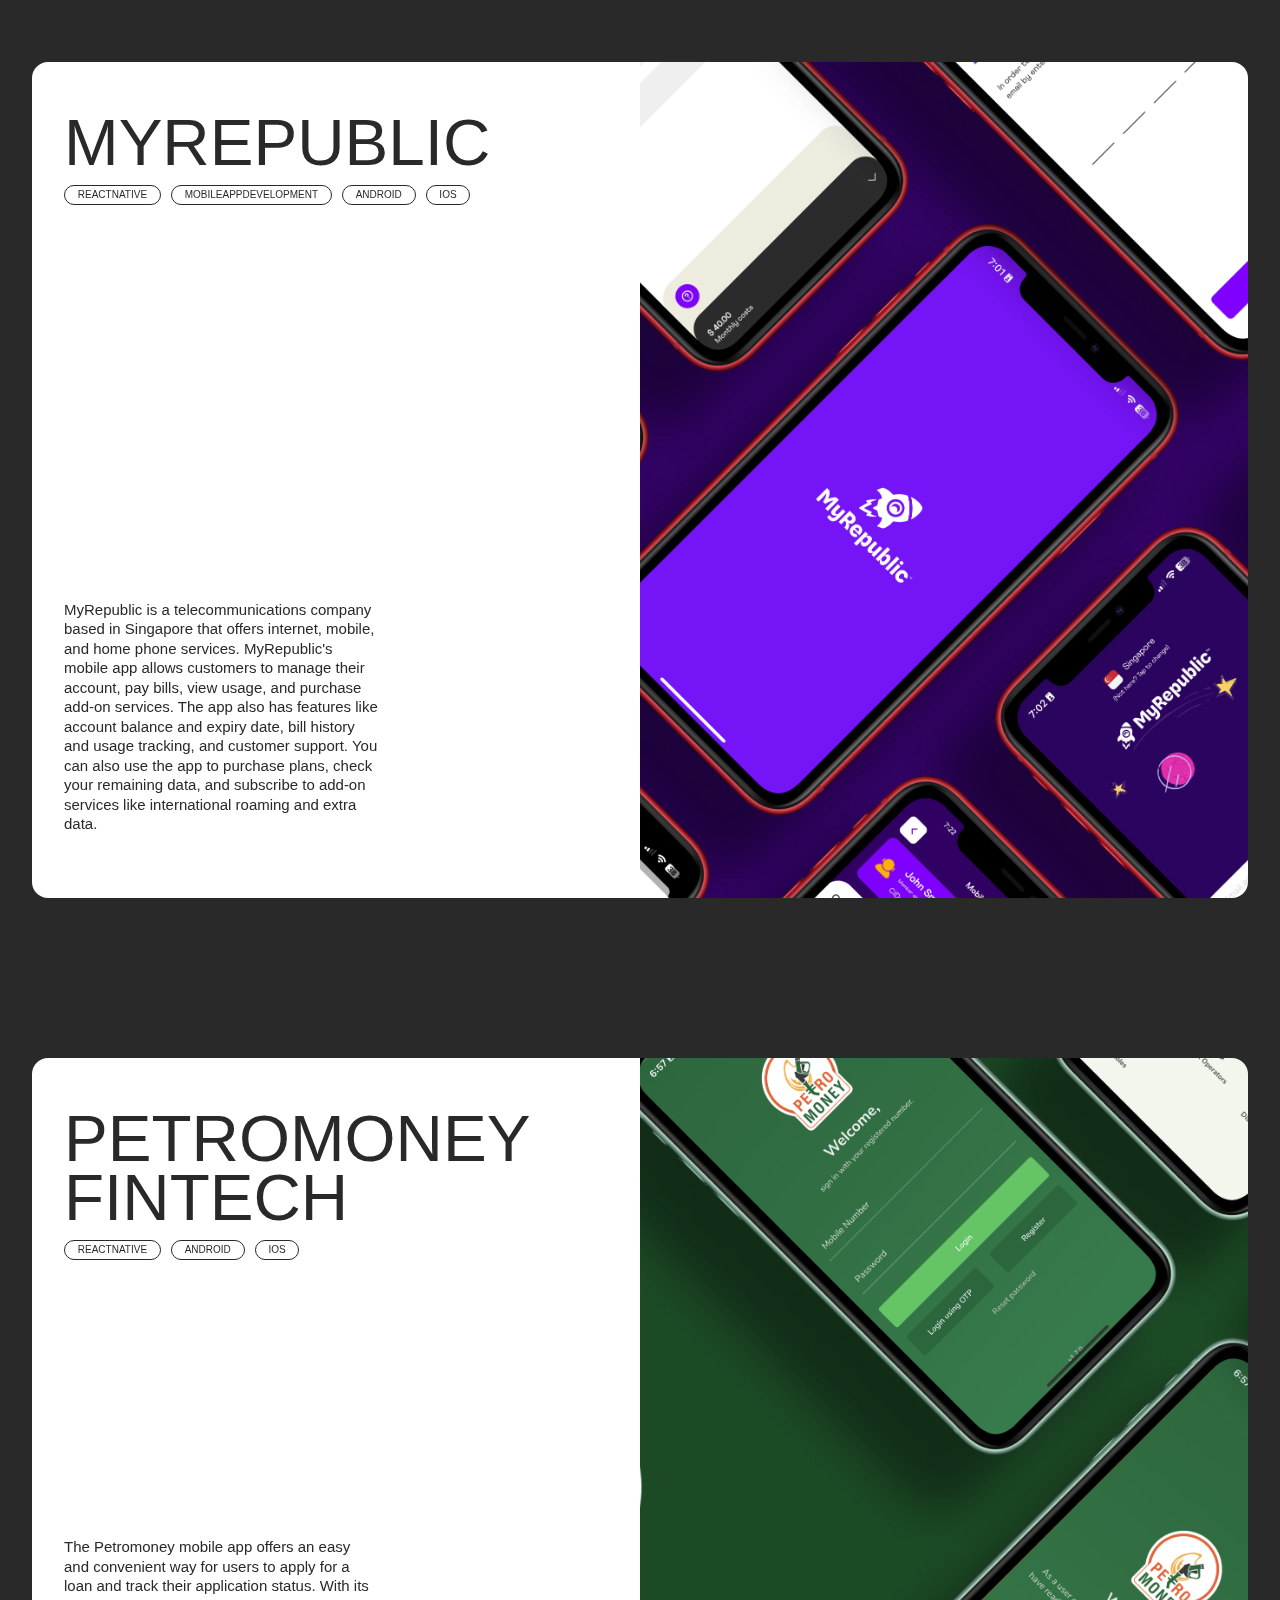
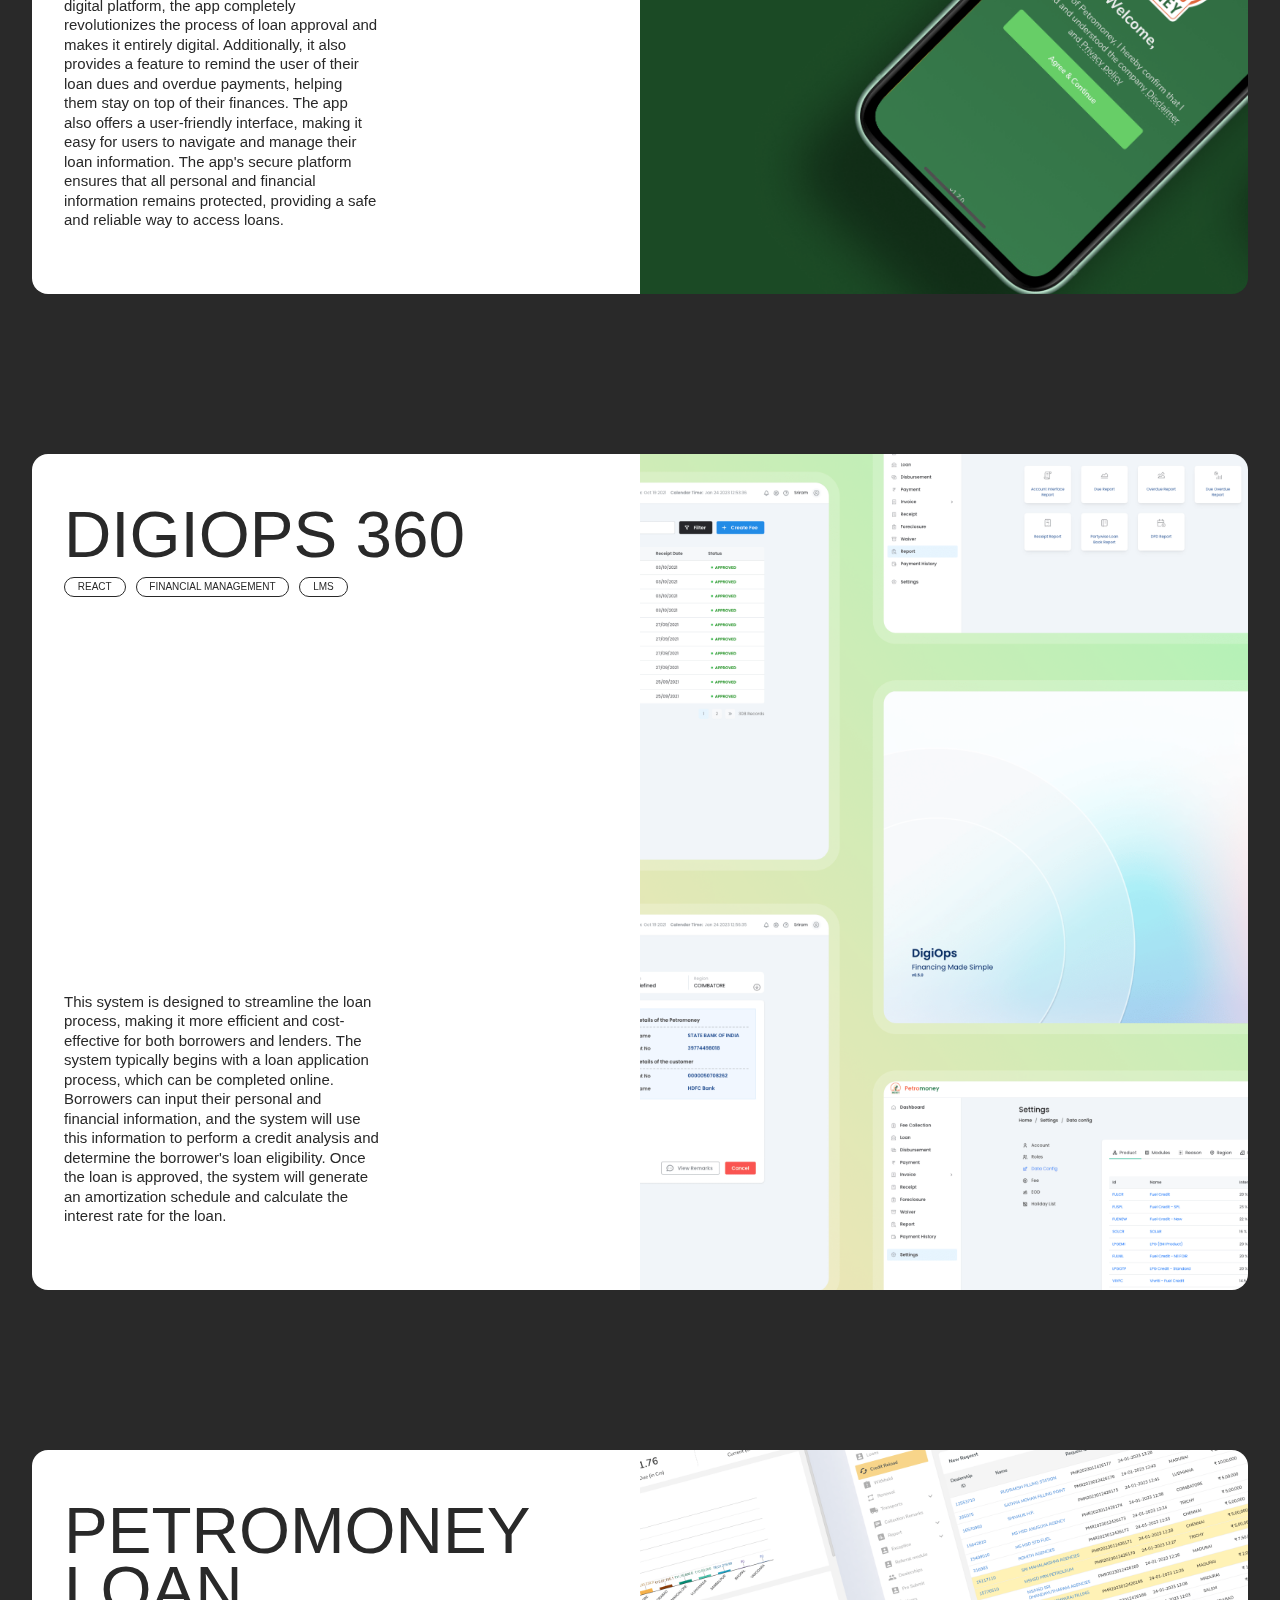
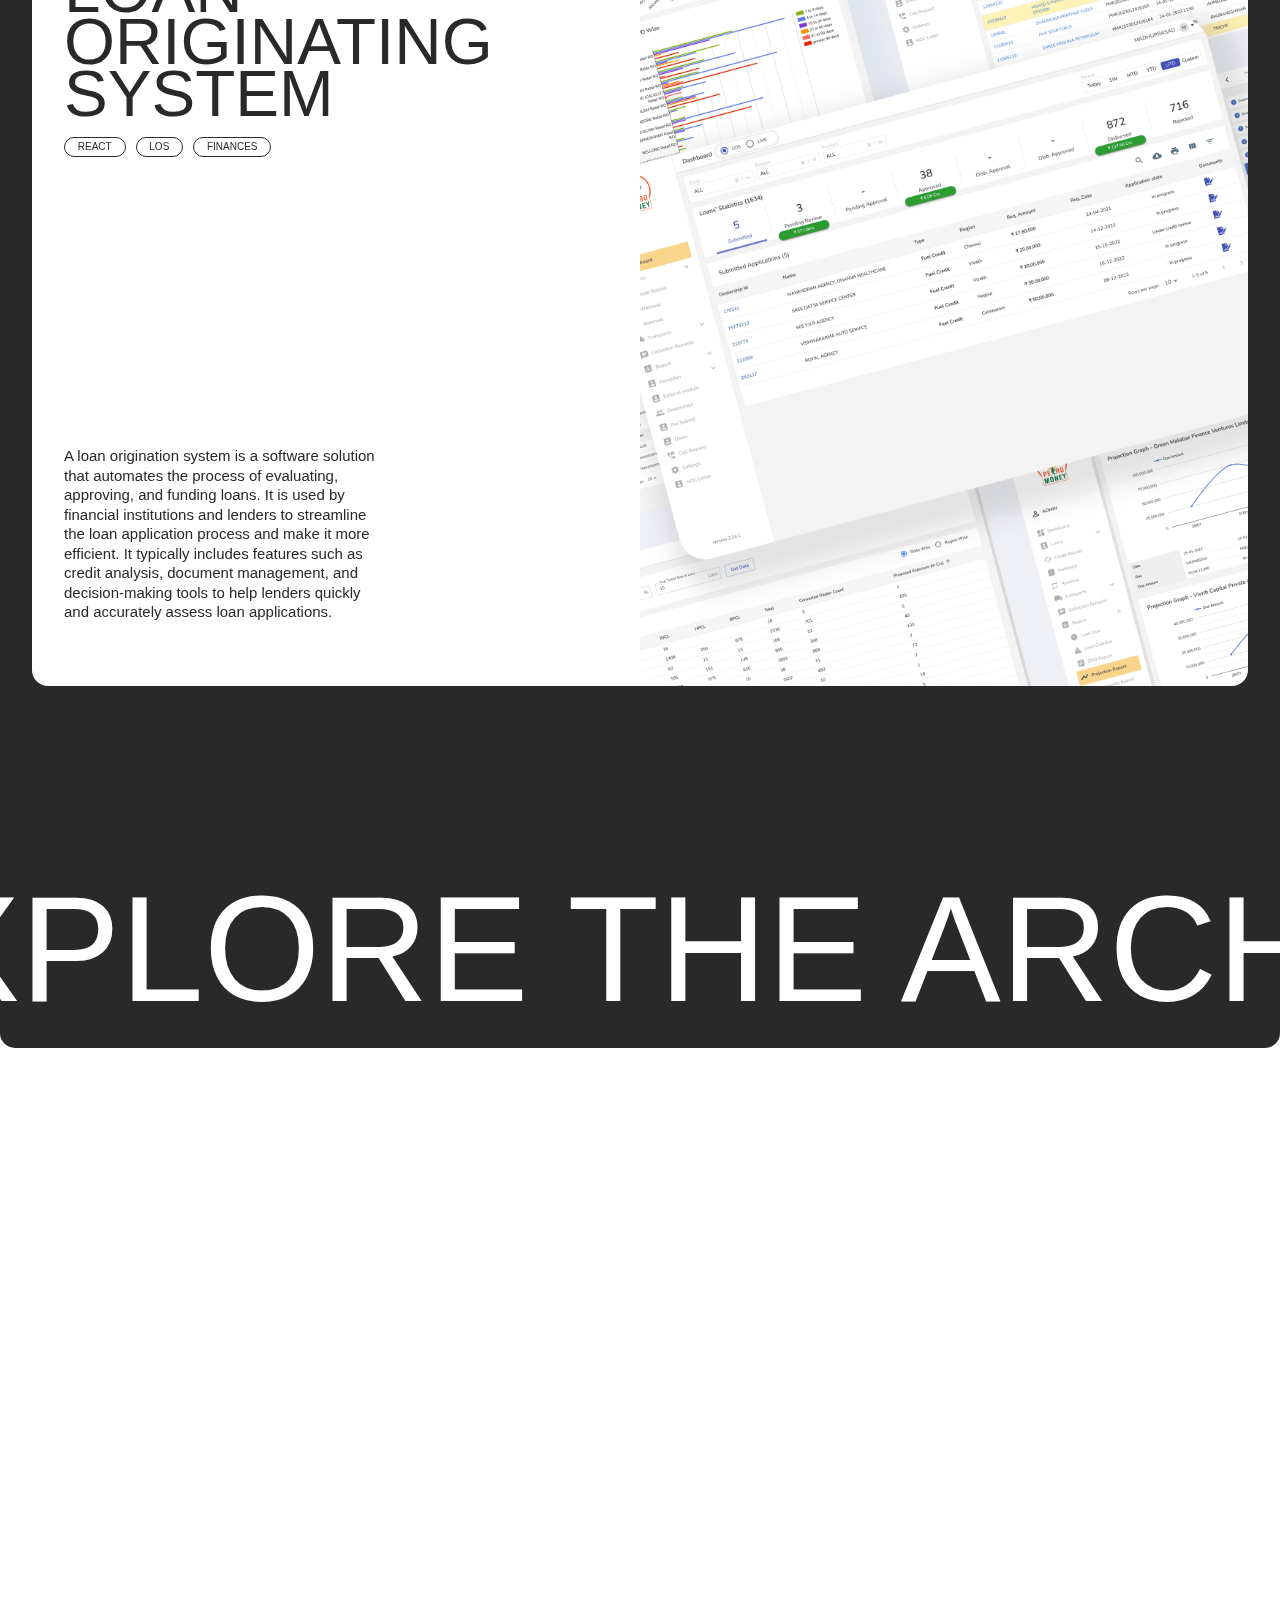
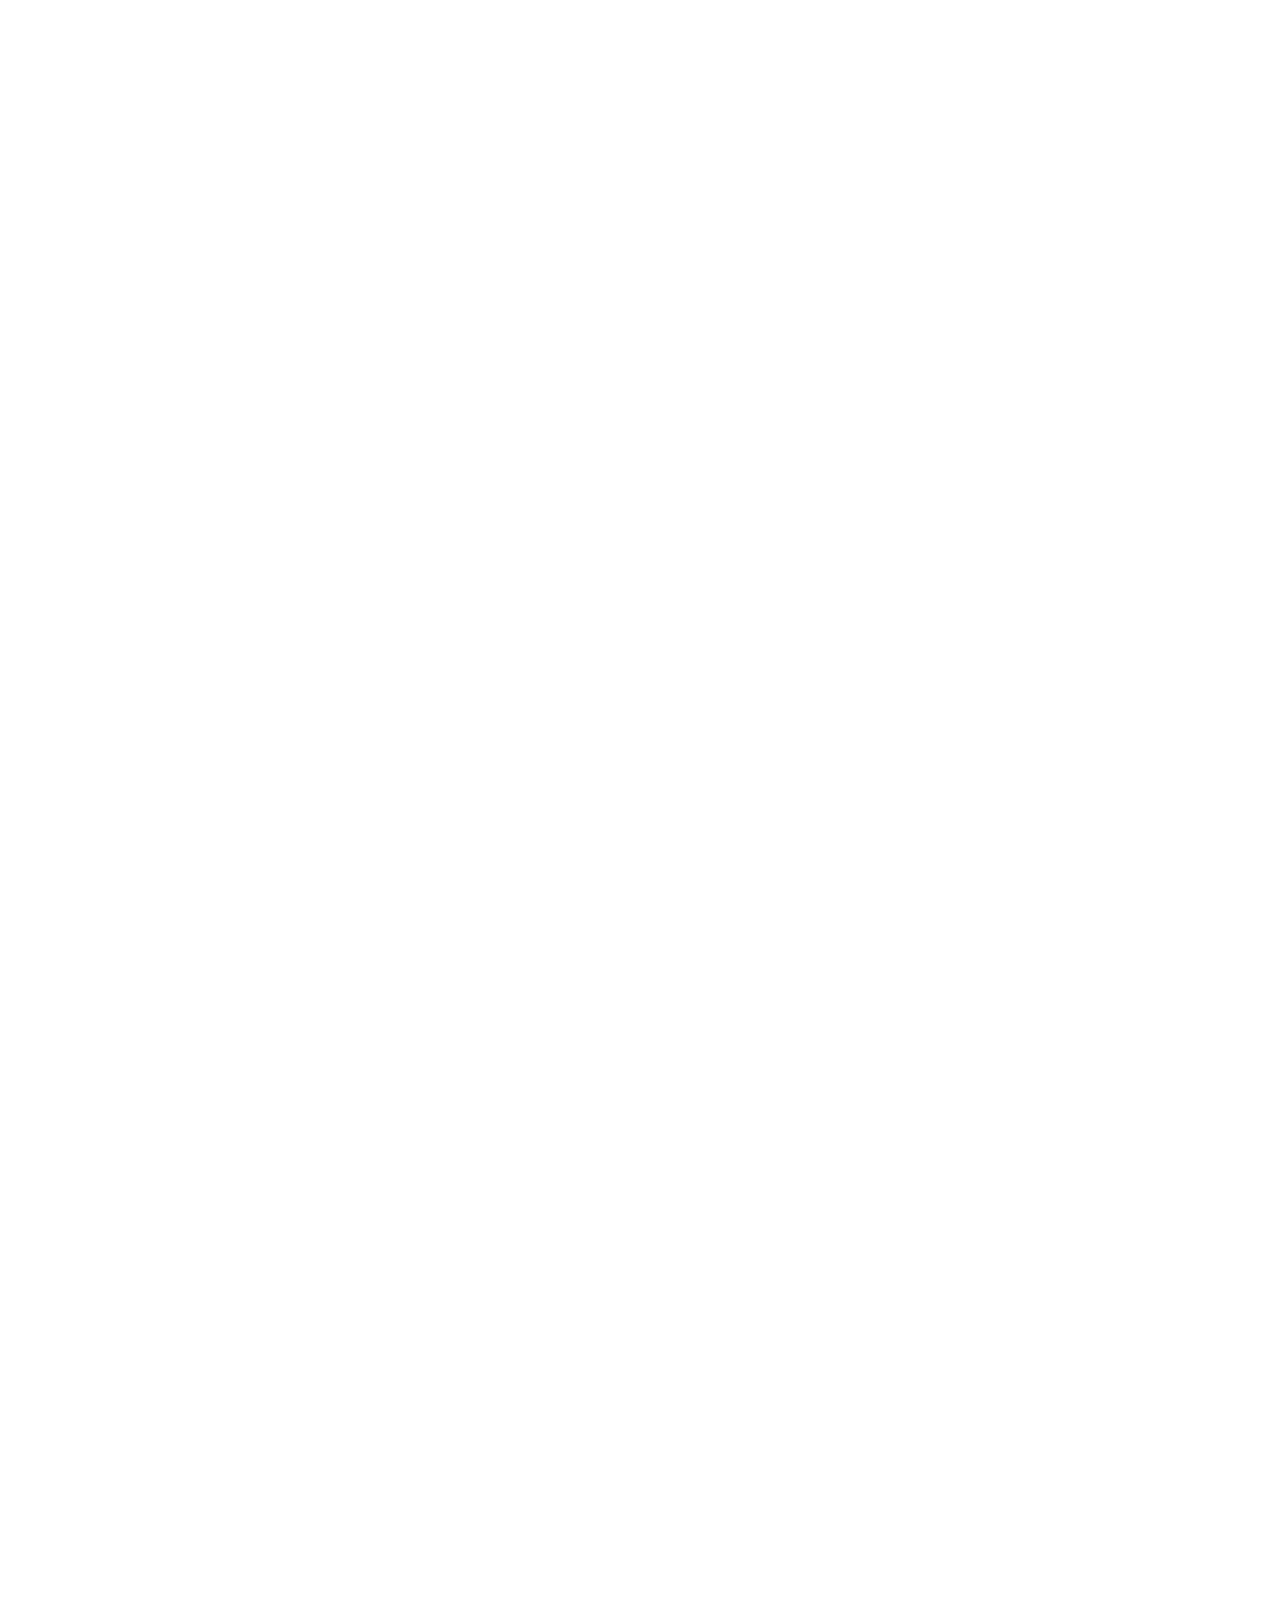
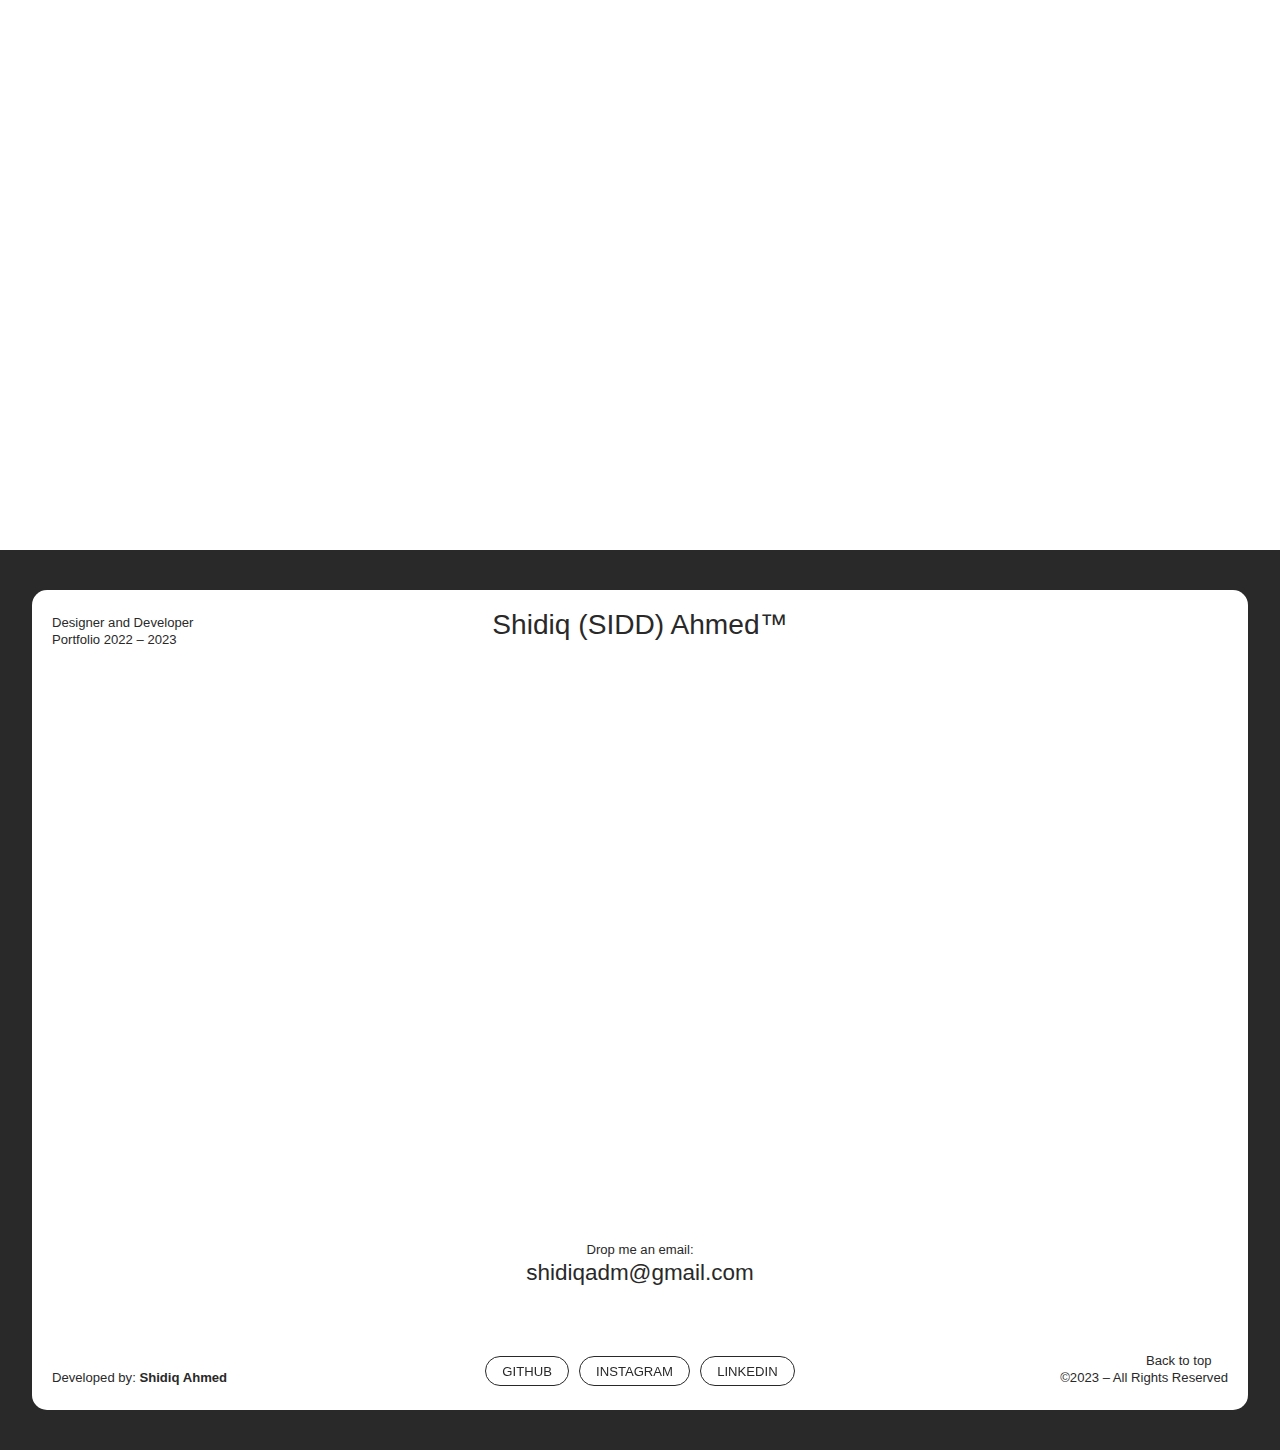
==== commit 17a750e6: "refact: projects added and logo updated" ====
--- a/index.html
+++ b/index.html
@@ -23,18 +23,30 @@
     </script>
 
     <meta name="author" content="Shidiq Ahmed" />
-    <meta name="keywords" content="Shidiq Ahmed, Developer, React, React Native, Web Development, Flutter and Digital Design" />
-    <meta name="description" content="Passionate developer skilled in React, React Native, Flutter and Web development. Creating visually stunning designs to bring your projects to life." />
+    <meta
+      name="keywords"
+      content="Shidiq Ahmed, Developer, React, React Native, Web Development, Flutter and Digital Design"
+    />
+    <meta
+      name="description"
+      content="Passionate developer skilled in React, React Native, Flutter and Web development. Creating visually stunning designs to bring your projects to life."
+    />
 
     <meta property="og:url" content="https://www.shidiqahmed.in" />
     <meta property="og:type" content="website" />
     <meta property="og:title" content="Shidiq Ahmed - Developer Portfolio" />
-    <meta property="og:description" content="Passionate developer skilled in React, React Native, Flutter and Web development. Creating visually stunning designs to bring your projects to life." />
+    <meta
+      property="og:description"
+      content="Passionate developer skilled in React, React Native, Flutter and Web development. Creating visually stunning designs to bring your projects to life."
+    />
     <meta property="og:image" content="https://i.imgur.com/HSQ4wRq.png" />
 
     <meta name="twitter:card" content="summary_large_image" />
     <meta name="twitter:title" content="Shidiq Ahmed - Developer Portfolio" />
-    <meta name="twitter:description" content="Passionate developer skilled in React, React Native, Flutter and Web development. Creating visually stunning designs to bring your projects to life." />
+    <meta
+      name="twitter:description"
+      content="Passionate developer skilled in React, React Native, Flutter and Web development. Creating visually stunning designs to bring your projects to life."
+    />
     <meta name="twitter:image" content="https://i.imgur.com/HSQ4wRq.png" />
 
     <link rel="canonical" href="https://www.shidiqahmed.in" />
@@ -43,7 +55,12 @@
     <meta name="viewport" content="width=device-width, initial-scale=1" />
 
     <!-- Add a sitemap link if available -->
-    <link rel="sitemap" type="application/xml" title="Sitemap" href="/sitemap.xml" />
+    <link
+      rel="sitemap"
+      type="application/xml"
+      title="Sitemap"
+      href="/sitemap.xml"
+    />
 
     <!-- Add robots meta tag to instruct web crawlers -->
     <meta name="robots" content="index, follow" />
@@ -54,10 +71,7 @@
       content="Meet SIDD, a skilled and experienced developer who specializes in React, React Native and Web development, and Digital design. With a keen eye for detail and a passion for creating visually stunning designs, SIDD can help bring your next project to life. Whether you need a responsive website, a mobile app, or a digital design, SIDD has the skills and expertise to deliver high-quality results that meet your needs and exceed your expectations."
       name="description"
     /> -->
-    <meta
-      content="Shidiq Ahmed | Developer portfolio"
-      property="og:title"
-    />
+    <meta content="Shidiq Ahmed | Developer portfolio" property="og:title" />
     <!-- <meta
       content="Meet SIDD, a skilled and experienced developer who specializes in React, React Native and Web development, and Digital design. With a keen eye for detail and a passion for creating visually stunning designs, SIDD can help bring your next project to life. Whether you need a responsive website, a mobile app, or a digital design, SIDD has the skills and expertise to deliver high-quality results that meet your needs and exceed your expectations."
       property="og:description"
@@ -129,11 +143,14 @@
       })(window, document);
     </script>
     <link
-      href="assets/Images/sidd_logo.png"
+      href="assets/Images/logo/sidd-filled-logo.png"
       rel="shortcut icon"
       type="image/x-icon"
     />
-    <link href="assets/Images/sidd_logo.png" rel="apple-touch-icon" />
+    <link
+      href="assets/Images/logo/sidd-filled-logo.png"
+      rel="apple-touch-icon"
+    />
     <meta name="theme-color" content="#292929" />
     <meta name="p:domain_verify" content="f9cb125ba6a95df6092de021d8a9805d" />
     <style>
@@ -981,7 +998,17 @@
       </div>
       <div class="menu-wrapper">
         <div class="nav-content">
-          <a href="/" class="nav-link">SIDD</a>
+          <a href="/" class="nav-link">
+            <img
+              src="assets/Images/logo/sidd-light-logo.png"
+              width="90"
+              alt="SIDD logo"
+              loading="eager"
+              rel="shortcut icon"
+              type="image/x-icon"
+            />
+          </a>
+          <!-- <a href="/" class="nav-link">SIDD!</a> -->
           <div class="nav-right">
             <div class="color-btn-w">
               <div class="color-btn-options">
@@ -1182,7 +1209,7 @@
                 class="hero-card has-text"
               >
                 <p class="hero-card-text_large">
-                  <span style="font-size: 6rem">Hey! 👋  </span><br />I&#x27;m
+                  <span style="font-size: 4rem">Hey! 👋  </span><br />I&#x27;m
                   <i>Shidiq Ahmed.</i><br />
                   People call me <strong>SIDD!</strong><br />
                   I work with people from all over the world to create
@@ -1260,7 +1287,13 @@
                   <!-- I am a user Interface designer and creative developer. I work
                   on web design, web development, Mobile Application development
                   with strong visual identities. My skillset constantly grows. -->
-                  I'm a tech enthusiast and Lead Software Developer who loves turning ideas into digital magic. Whether it's crafting cool UI/UX designs or diving into Flutter and React Native, I'm your go-to person. From leading awesome teams to being your project's coding wizard, I bring a mix of tech passion and a bit of humor to the table. Let's connect and explore the world where creativity meets code! 🚀✨
+                  I'm a tech enthusiast and Lead Software Developer who loves
+                  turning ideas into digital magic. Whether it's crafting cool
+                  UI/UX designs or diving into Flutter and React Native, I'm
+                  your go-to person. From leading awesome teams to being your
+                  project's coding wizard, I bring a mix of tech passion and a
+                  bit of humor to the table. Let's connect and explore the world
+                  where creativity meets code! 🚀✨
                 </p>
               </div>
             </div>
@@ -1314,7 +1347,20 @@
                         apps as they would for building web apps. This makes it
                         possible to create apps that run on multiple platforms
                         using a single codebase. -->
-                        Experienced Cross-Platform Developer proficient in both <b style="text-decoration: underline;">React Native</b> and <b style="text-decoration: underline;">Flutter</b> frameworks. Specializing in creating versatile mobile applications that seamlessly run across <b style="text-decoration: underline;">iOS</b> and <b style="text-decoration: underline;">Android</b> platforms. Adept at harnessing the unique strengths of each framework to deliver efficient, visually appealing, and high-performance cross-platform solutions. Committed to staying at the forefront of cross-platform development to ensure optimal results for clients and end-users alike.
+                        Experienced Cross-Platform Developer proficient in both
+                        <b style="text-decoration: underline">React Native</b>
+                        and
+                        <b style="text-decoration: underline">Flutter</b>
+                        frameworks. Specializing in creating versatile mobile
+                        applications that seamlessly run across
+                        <b style="text-decoration: underline">iOS</b> and
+                        <b style="text-decoration: underline">Android</b>
+                        platforms. Adept at harnessing the unique strengths of
+                        each framework to deliver efficient, visually appealing,
+                        and high-performance cross-platform solutions. Committed
+                        to staying at the forefront of cross-platform
+                        development to ensure optimal results for clients and
+                        end-users alike.
                       </p>
                       <div class="service-c_buttons">
                         <div class="text-bubble">Flutter</div>
@@ -1341,7 +1387,18 @@
                     </div>
                     <div>
                       <p class="service-c_p">
-                        Seasoned React Developer with a passion for crafting dynamic and high-performance web applications. Proficient in leveraging the power of React to build <b style="text-decoration: underline;">responsive</b>, <b style="text-decoration: underline;">scalable</b>, and <b style="text-decoration: underline;">visually compelling</b> user interfaces. Dedicated to staying abreast of the latest trends and best practices in React development, ensuring the delivery of cutting-edge solutions that meet both client and user expectations.
+                        Seasoned React Developer with a passion for crafting
+                        dynamic and high-performance web applications.
+                        Proficient in leveraging the power of React to build
+                        <b style="text-decoration: underline">responsive</b>,
+                        <b style="text-decoration: underline">scalable</b>, and
+                        <b style="text-decoration: underline"
+                          >visually compelling</b
+                        >
+                        user interfaces. Dedicated to staying abreast of the
+                        latest trends and best practices in React development,
+                        ensuring the delivery of cutting-edge solutions that
+                        meet both client and user expectations.
                       </p>
                       <div class="service-c_buttons">
                         <div class="text-bubble">React</div>
@@ -1377,7 +1434,16 @@
                         test the website, and work with designers and content
                         creators to make sure it looks good and is
                         user-friendly. -->
-                        Versatile Technical Writer skilled in unraveling intricate technical concepts for diverse audiences. Published author of insightful <b style="text-decoration: underline;">technical blogs</b>, I specialize in delivering content that is both accessible and informative. From demystifying software complexities to contributing thought leadership in the tech domain, my focus is on creating content that <b style="text-decoration: underline;">educates</b> and <b style="text-decoration: underline;">engages</b>.
+                        Versatile Technical Writer skilled in unraveling
+                        intricate technical concepts for diverse audiences.
+                        Published author of insightful
+                        <b style="text-decoration: underline">technical blogs</b
+                        >, I specialize in delivering content that is both
+                        accessible and informative. From demystifying software
+                        complexities to contributing thought leadership in the
+                        tech domain, my focus is on creating content that
+                        <b style="text-decoration: underline">educates</b> and
+                        <b style="text-decoration: underline">engages</b>.
                       </p>
                       <div class="service-c_buttons">
                         <div class="text-bubble">Blogs</div>
@@ -1407,7 +1473,19 @@
                         <!-- Designing for the web is not static. It&#x27;s about
                         interactions, animations, usability, consistency and so
                         much more. -->
-                        Devoted Mentor with a passion for knowledge sharing and skill development. Experienced in conducting insightful <b style="text-decoration: underline;">sessions on development concepts and fundamental UI principles</b>. A creator of engaging courses, committed to empowering fellow developers in honing their skills. Dedicated to fostering a collaborative learning environment, I continue to <b style="text-decoration: underline;">guide and inspire the next generation</b> of tech enthusiasts on their journey to excellence.
+                        Devoted Mentor with a passion for knowledge sharing and
+                        skill development. Experienced in conducting insightful
+                        <b style="text-decoration: underline"
+                          >sessions on development concepts and fundamental UI
+                          principles</b
+                        >. A creator of engaging courses, committed to
+                        empowering fellow developers in honing their skills.
+                        Dedicated to fostering a collaborative learning
+                        environment, I continue to
+                        <b style="text-decoration: underline"
+                          >guide and inspire the next generation</b
+                        >
+                        of tech enthusiasts on their journey to excellence.
                       </p>
                       <div class="service-c_buttons">
                         <div class="text-bubble">15+ sessions</div>
@@ -1457,6 +1535,247 @@
             <div class="global-padding">
               <div class="projects-w nocodelytics-ii6tm w-dyn-list">
                 <div role="list" class="projects-list w-dyn-items">
+                  <div role="listitem" class="projects-item w-dyn-item">
+                    <div class="project-item-w">
+                      <div
+                        id="w-node-_6cf91b6c-9f85-26bc-db1f-e030264bb8ab-2dc1d759"
+                        class="project-item-text"
+                      >
+                        <div>
+                          <div class="text_wrapper">
+                            <h4 class="project-item-heading">Topdrill</h4>
+                          </div>
+                          <div class="text-bubble-w">
+                            <div class="project-item-bubble">Flutter</div>
+                            <div class="project-item-bubble">
+                              Digitalized Workflow
+                            </div>
+                            <div class="project-item-bubble">Low-Code</div>
+                            <div class="project-item-bubble">Android/iOS</div>
+                          </div>
+                        </div>
+                        <div class="project-item-btm">
+                          <p class="project-p">
+                            Topdrill is a cutting-edge Flutter application
+                            revolutionizing project initiation workflows. Built
+                            to adapt dynamically to evolving needs, every field
+                            and form is configured seamlessly through a
+                            web-based low-code, no-code platform. This
+                            innovative app digitizes the entire workflow of
+                            Topdrill, streamlining project initiation
+                            requirements. With its intuitive user interface,
+                            integrated analytics, and multi-step verification
+                            processes, Topdrill ensures efficient approval and
+                            seamless project commencement.
+                          </p>
+                        </div>
+                      </div>
+                      <div
+                        id="w-node-aa7627d8-7db9-1f50-77aa-9d0656209813-2dc1d759"
+                        class="project-item-img_w"
+                      >
+                        <img
+                          src="assets/Images/topdrill/topdrill_portfolio_shot.png"
+                          loading="eager"
+                          alt="Topdrill app mockup image"
+                          sizes="(max-width: 479px) NaNvw, (max-width: 767px) 96vw, (max-width: 991px) 47vw, 48vw"
+                          class="project-item-img"
+                        />
+                      </div>
+                    </div>
+                    <div class="w-embed">
+                      <input
+                        type="hidden"
+                        class="nocodelytics-list-item"
+                        value="martin-briceno"
+                      />
+                    </div>
+                  </div>
+                  <div role="listitem" class="projects-item w-dyn-item">
+                    <div class="project-item-w">
+                      <div
+                        id="w-node-_6cf91b6c-9f85-26bc-db1f-e030264bb8ab-2dc1d759"
+                        class="project-item-text"
+                      >
+                        <div>
+                          <div
+                            class="text_wrapper"
+                            style="
+                              flex-direction: row;
+                              display: flex;
+                              align-items: flex-end;
+                              gap: 10px;
+                            "
+                          >
+                            <h4 class="project-item-heading">FarmGate</h4>
+                            <div
+                              class="text-bubble-w"
+                              style="margin-bottom: 8px"
+                            >
+                              <div
+                                class="project-item-bubble"
+                                style="
+                                  background-color: #14261e;
+                                  color: aliceblue;
+                                "
+                              >
+                                Ongoing
+                              </div>
+                            </div>
+                          </div>
+                          <div class="text-bubble-w">
+                            <div class="project-item-bubble">Flutter</div>
+                            <div class="project-item-bubble">E-Commerce</div>
+                            <div class="project-item-bubble">Low-Code</div>
+                            <div class="project-item-bubble">Android/iOS</div>
+                          </div>
+                        </div>
+                        <div class="project-item-btm">
+                          <p class="project-p">
+                            Farmgate is an ambitious ongoing project, leveraging
+                            dynamic screen, form, and field generation to
+                            redefine the agricultural ecommerce landscape.
+                            Powered by Flutter, this comprehensive platform
+                            empowers farmers to effortlessly buy, sell, and
+                            transport goods, produce, and farming equipment.
+                            Boasting a multitude of features including wallet
+                            integration, robust shopping cart functionalities,
+                            vibrant community engagement, and versatile
+                            storefront options, Farmgate stands as a
+                            sophisticated solution tailored to meet the diverse
+                            needs of modern agriculture.
+                          </p>
+                        </div>
+                      </div>
+                      <div
+                        id="w-node-aa7627d8-7db9-1f50-77aa-9d0656209813-2dc1d759"
+                        class="project-item-img_w"
+                      >
+                        <img
+                          src="assets/Images/farmgate/farmgate_portfolio_shot.png"
+                          loading="eager"
+                          alt="Fertis Farmgate e-commerce mobile app mockup shot"
+                          sizes="(max-width: 479px) NaNvw, (max-width: 767px) 96vw, (max-width: 991px) 47vw, 48vw"
+                          class="project-item-img"
+                        />
+                      </div>
+                    </div>
+                    <div class="w-embed">
+                      <input
+                        type="hidden"
+                        class="nocodelytics-list-item"
+                        value="martin-briceno"
+                      />
+                    </div>
+                  </div>
+                  <div role="listitem" class="projects-item w-dyn-item">
+                    <div class="project-item-w">
+                      <div
+                        id="w-node-_6cf91b6c-9f85-26bc-db1f-e030264bb8ab-2dc1d759"
+                        class="project-item-text"
+                      >
+                        <div>
+                          <div class="text_wrapper">
+                            <h4 class="project-item-heading">Kidzcare</h4>
+                          </div>
+                          <div class="text-bubble-w">
+                            <div class="project-item-bubble">ReactNative</div>
+                            <div class="project-item-bubble">
+                              Appointment Booking
+                            </div>
+                            <div class="project-item-bubble">Low-Code</div>
+                            <div class="project-item-bubble">Android/iOS</div>
+                          </div>
+                        </div>
+                        <div class="project-item-btm">
+                          <p class="project-p">
+                            KidzCare is a user-friendly appointment booking app
+                            designed to simplify access to pediatric healthcare
+                            services. With a focus on convenience and
+                            efficiency, users can effortlessly schedule, track,
+                            and cancel appointments with pediatricians. Beyond
+                            booking, KidzCare offers a comprehensive triage care
+                            flow, enabling users to navigate symptom-based
+                            diagnosis for initial assessments. From seamless
+                            scheduling to symptom-based guidance, KidzCare
+                            ensures a smooth and informed healthcare journey for
+                            parents and caregivers.
+                          </p>
+                        </div>
+                      </div>
+                      <div
+                        id="w-node-aa7627d8-7db9-1f50-77aa-9d0656209813-2dc1d759"
+                        class="project-item-img_w"
+                      >
+                        <img
+                          src="assets/Images/kidzcare/kidzcare_portfolio_shot.png"
+                          loading="eager"
+                          alt="Kidzcare pediatrics mobile app mockup shot"
+                          sizes="(max-width: 479px) NaNvw, (max-width: 767px) 96vw, (max-width: 991px) 47vw, 48vw"
+                          class="project-item-img"
+                        />
+                      </div>
+                    </div>
+                    <div class="w-embed">
+                      <input
+                        type="hidden"
+                        class="nocodelytics-list-item"
+                        value="martin-briceno"
+                      />
+                    </div>
+                  </div>
+                  <!-- <div role="listitem" class="projects-item w-dyn-item">
+                    <div class="project-item-w">
+                      <div
+                        id="w-node-_6cf91b6c-9f85-26bc-db1f-e030264bb8ab-2dc1d759"
+                        class="project-item-text"
+                      >
+                        <div>
+                          <div class="text_wrapper">
+                            <h4 class="project-item-heading">Zestl (Revamp)</h4>
+                          </div>
+                          <div class="text-bubble-w">
+                            <div class="project-item-bubble">Flutter</div>
+                            <div class="project-item-bubble">Low-Code</div>
+                            <div class="project-item-bubble">Android/iOS</div>
+                          </div>
+                        </div>
+                        <div class="project-item-btm">
+                          <p class="project-p">
+                            MyRepublic is a telecommunications company based in
+                            Singapore that offers internet, mobile, and home
+                            phone services. MyRepublic's mobile app allows
+                            customers to manage their account, pay bills, view
+                            usage, and purchase add-on services. The app also
+                            has features like account balance and expiry date,
+                            bill history and usage tracking, and customer
+                            support. You can also use the app to purchase plans,
+                            check your remaining data, and subscribe to add-on
+                            services like international roaming and extra data.
+                          </p>
+                        </div>
+                      </div>
+                      <div
+                        id="w-node-aa7627d8-7db9-1f50-77aa-9d0656209813-2dc1d759"
+                        class="project-item-img_w"
+                      >
+                        <img
+                          src="assets/Images/MyRepublic Mockup low.png"
+                          loading="eager"
+                          alt="Man looking at a laptop with Martin Briceno his website on it"
+                          sizes="(max-width: 479px) NaNvw, (max-width: 767px) 96vw, (max-width: 991px) 47vw, 48vw"
+                          class="project-item-img"
+                        />
+                      </div>
+                    </div>
+                    <div class="w-embed">
+                      <input
+                        type="hidden"
+                        class="nocodelytics-list-item"
+                        value="martin-briceno"
+                      />
+                    </div>
+                  </div> -->
                   <div role="listitem" class="projects-item w-dyn-item">
                     <div class="project-item-w">
                       <div
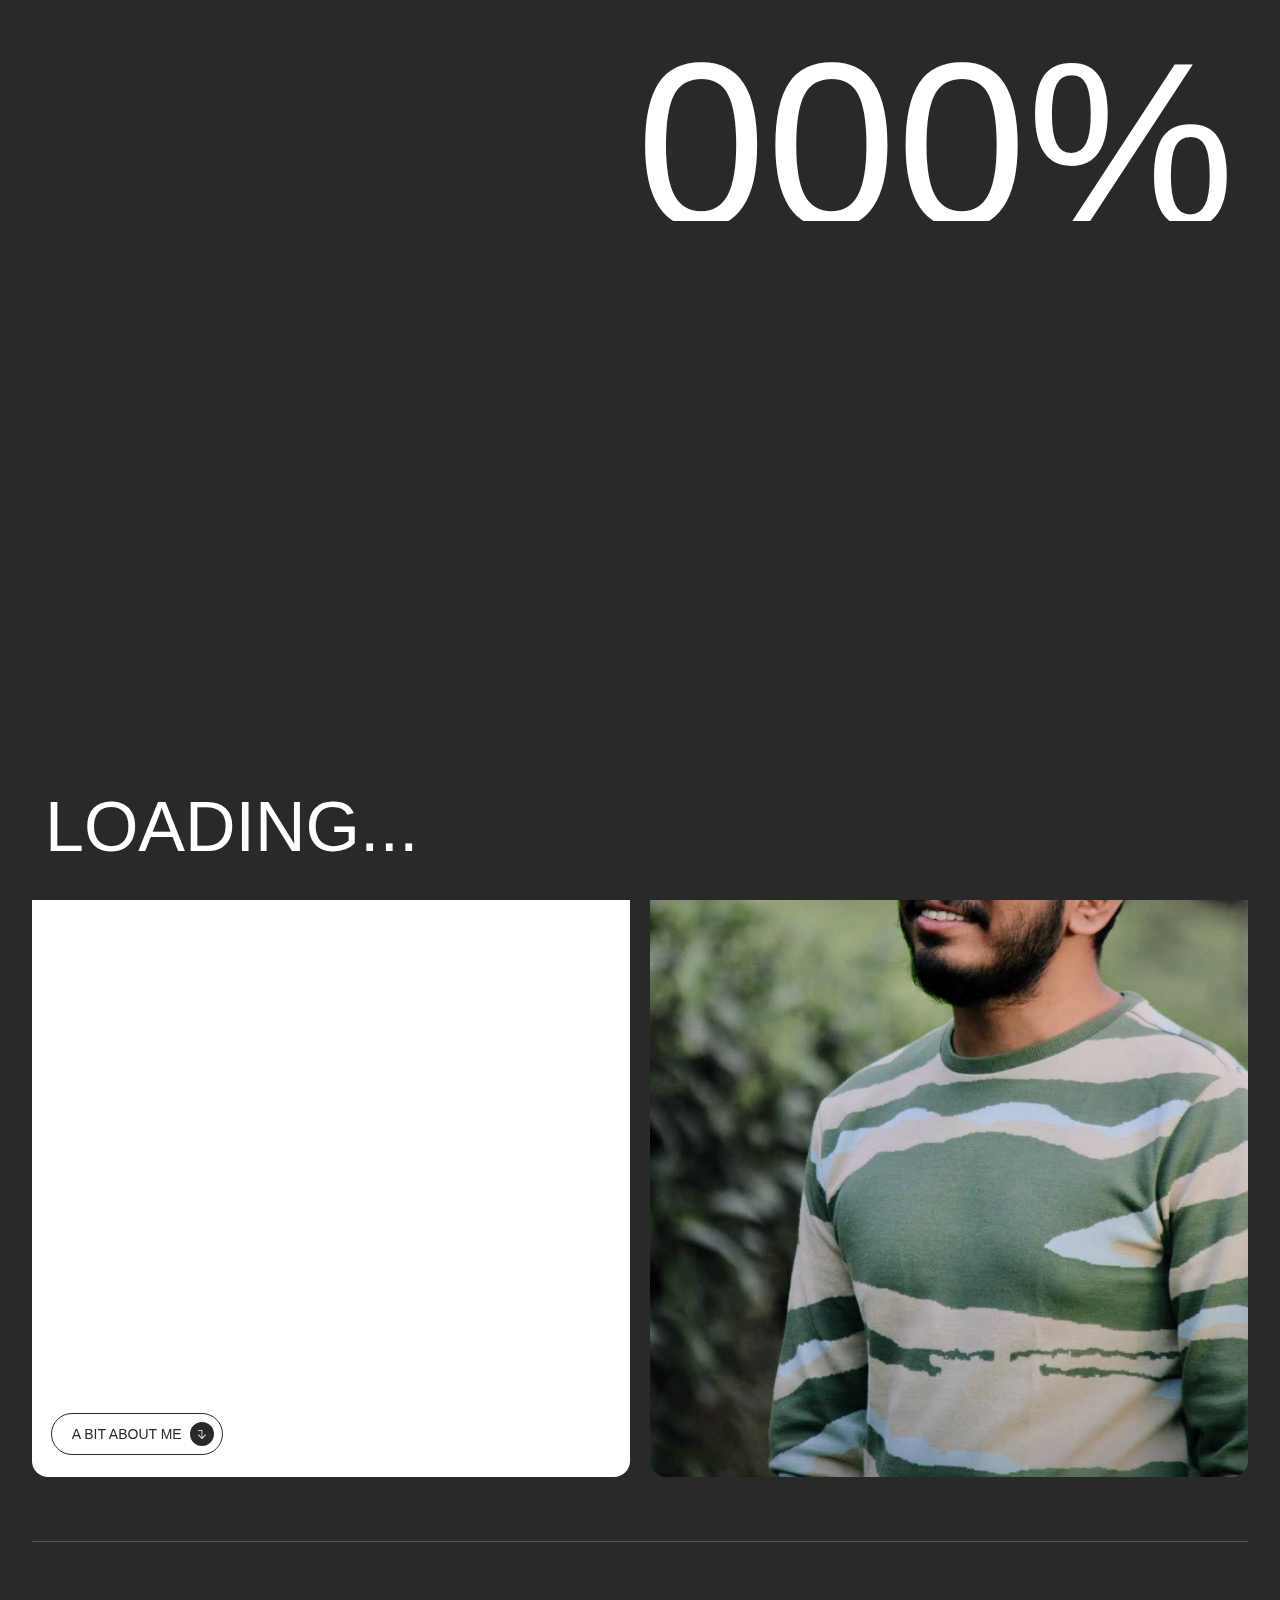
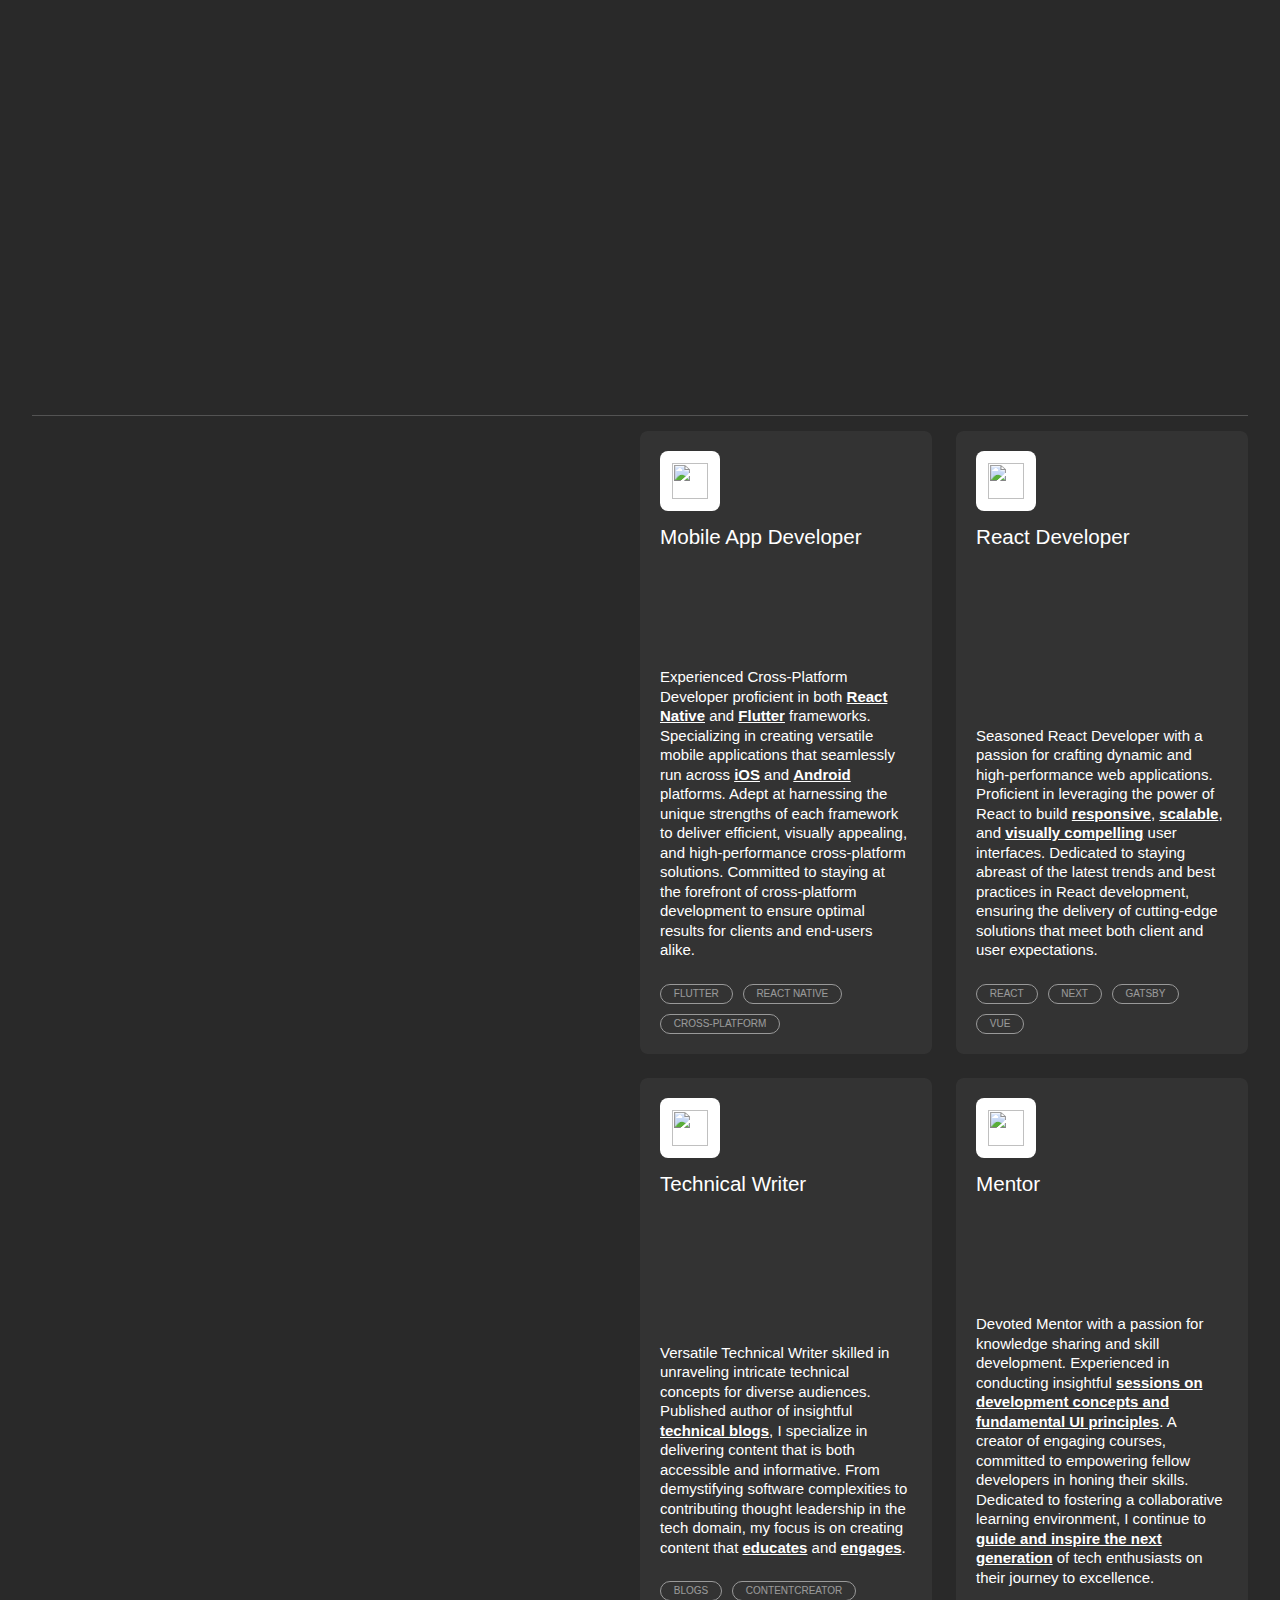
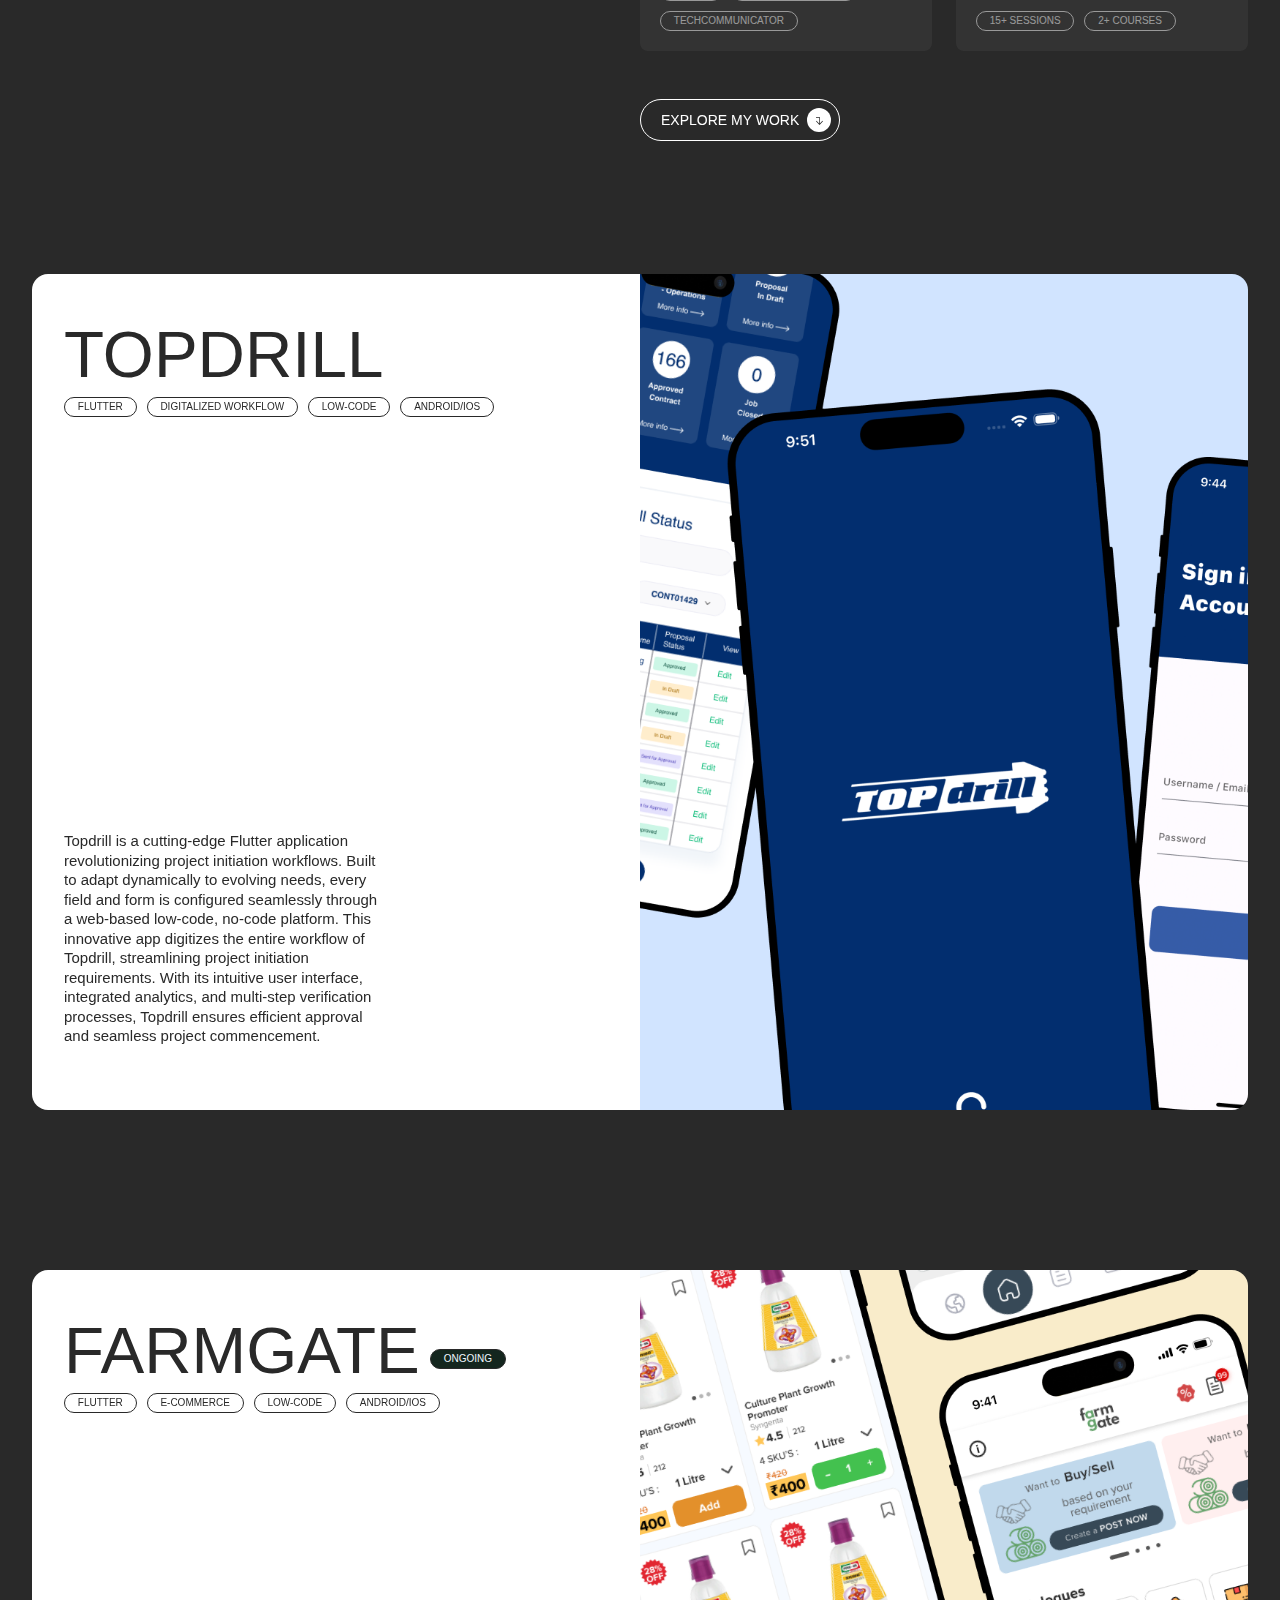
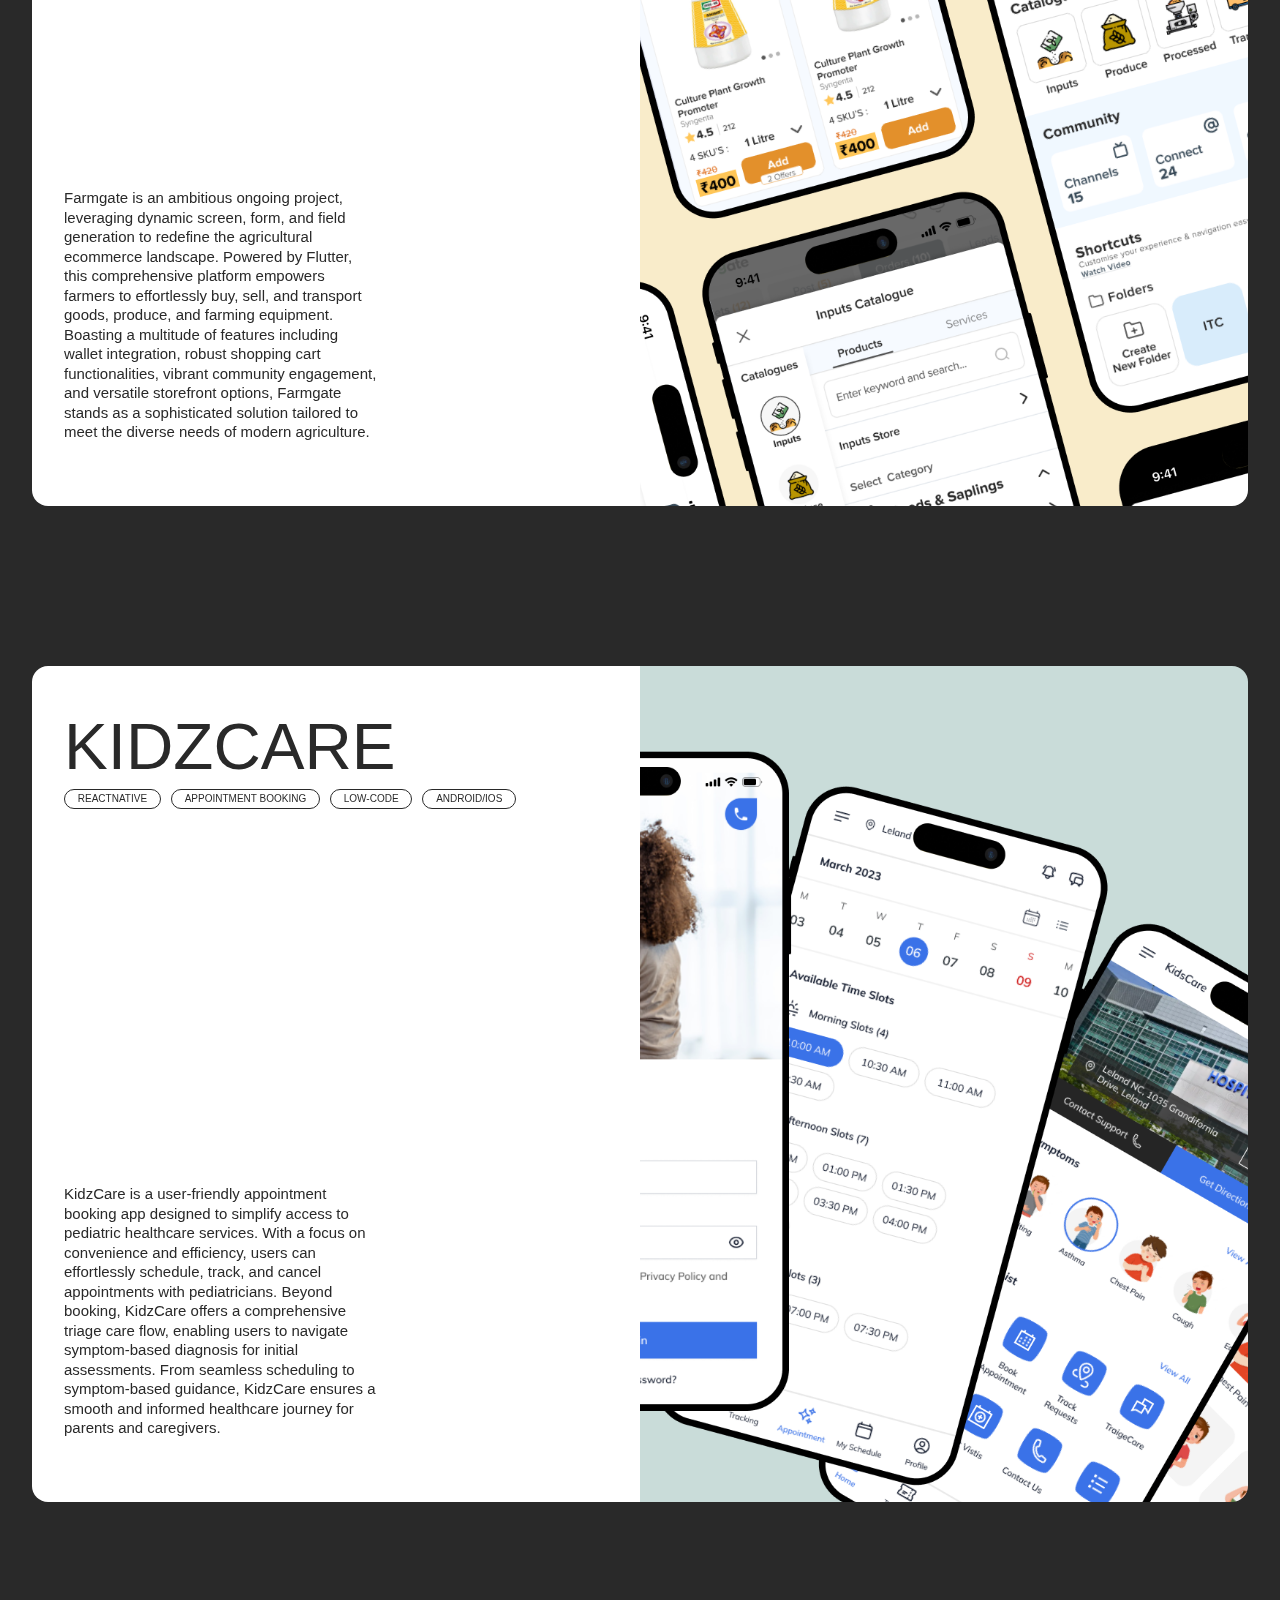
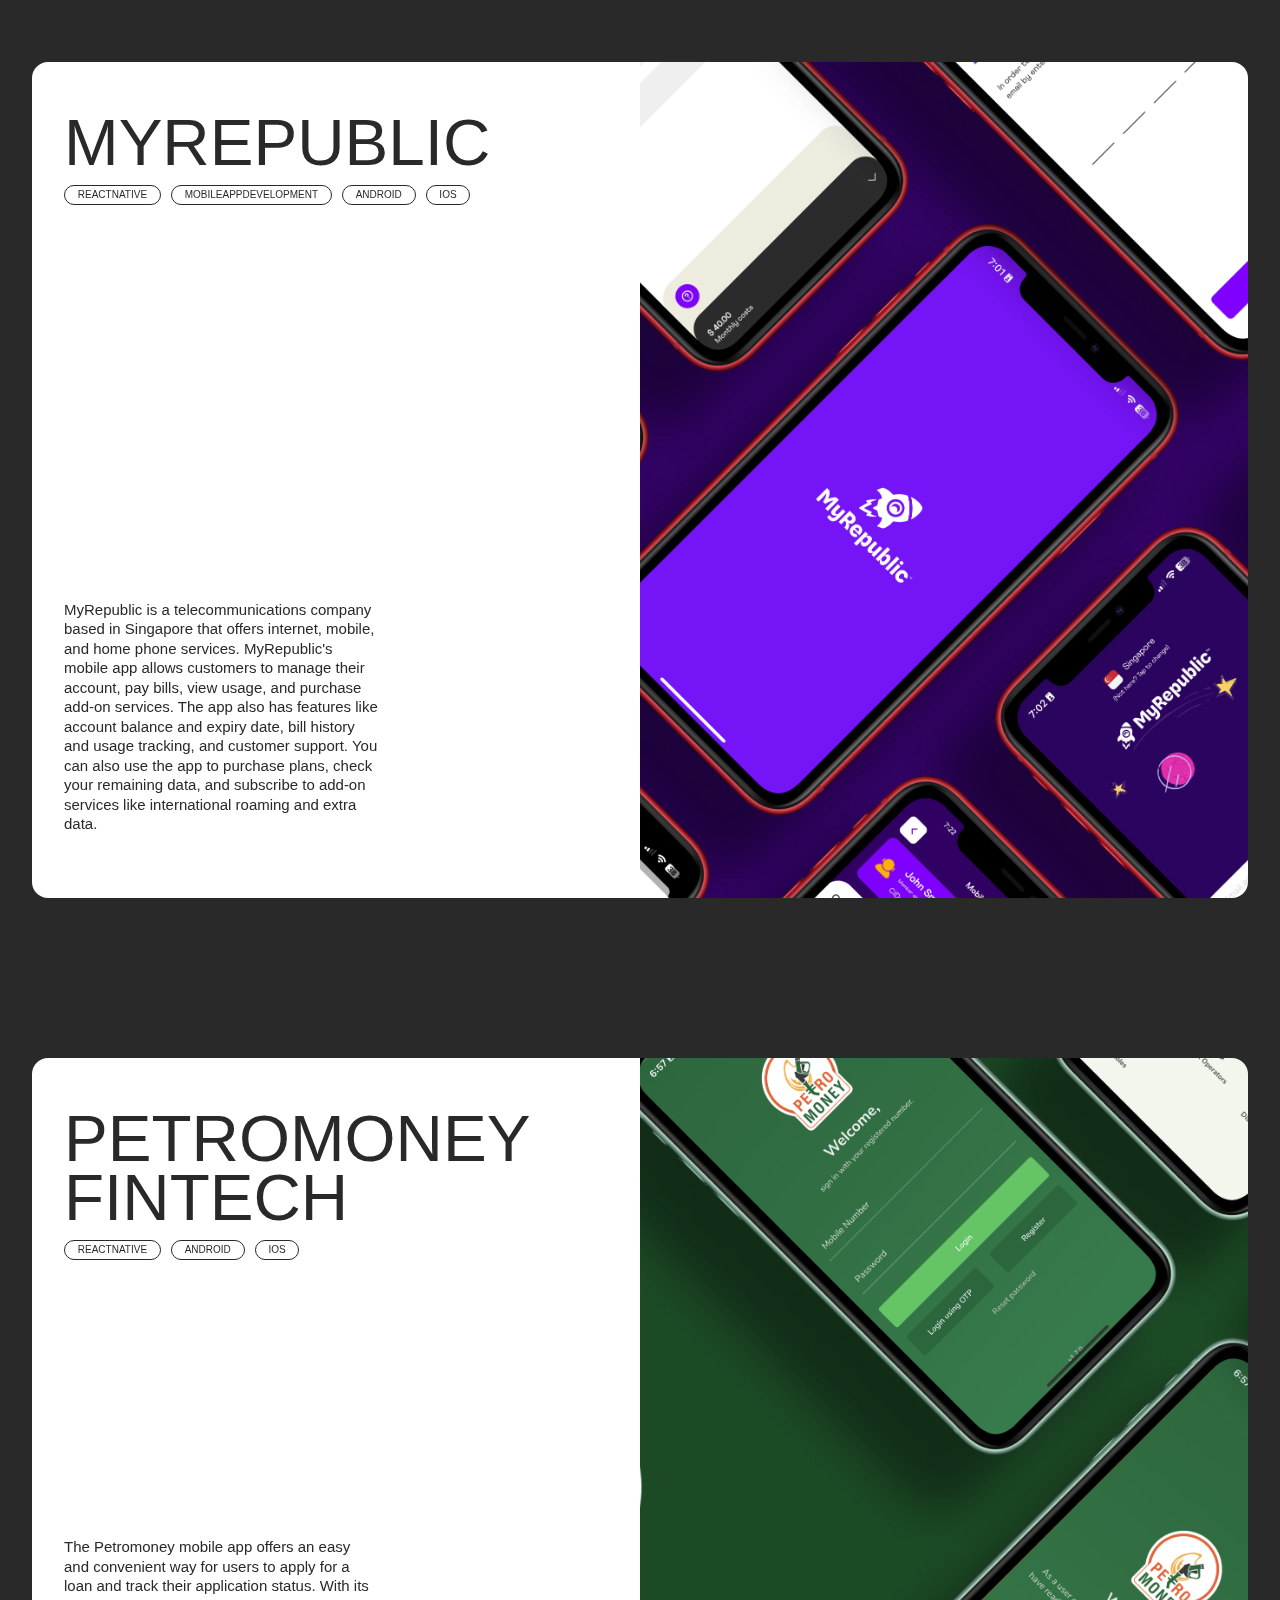
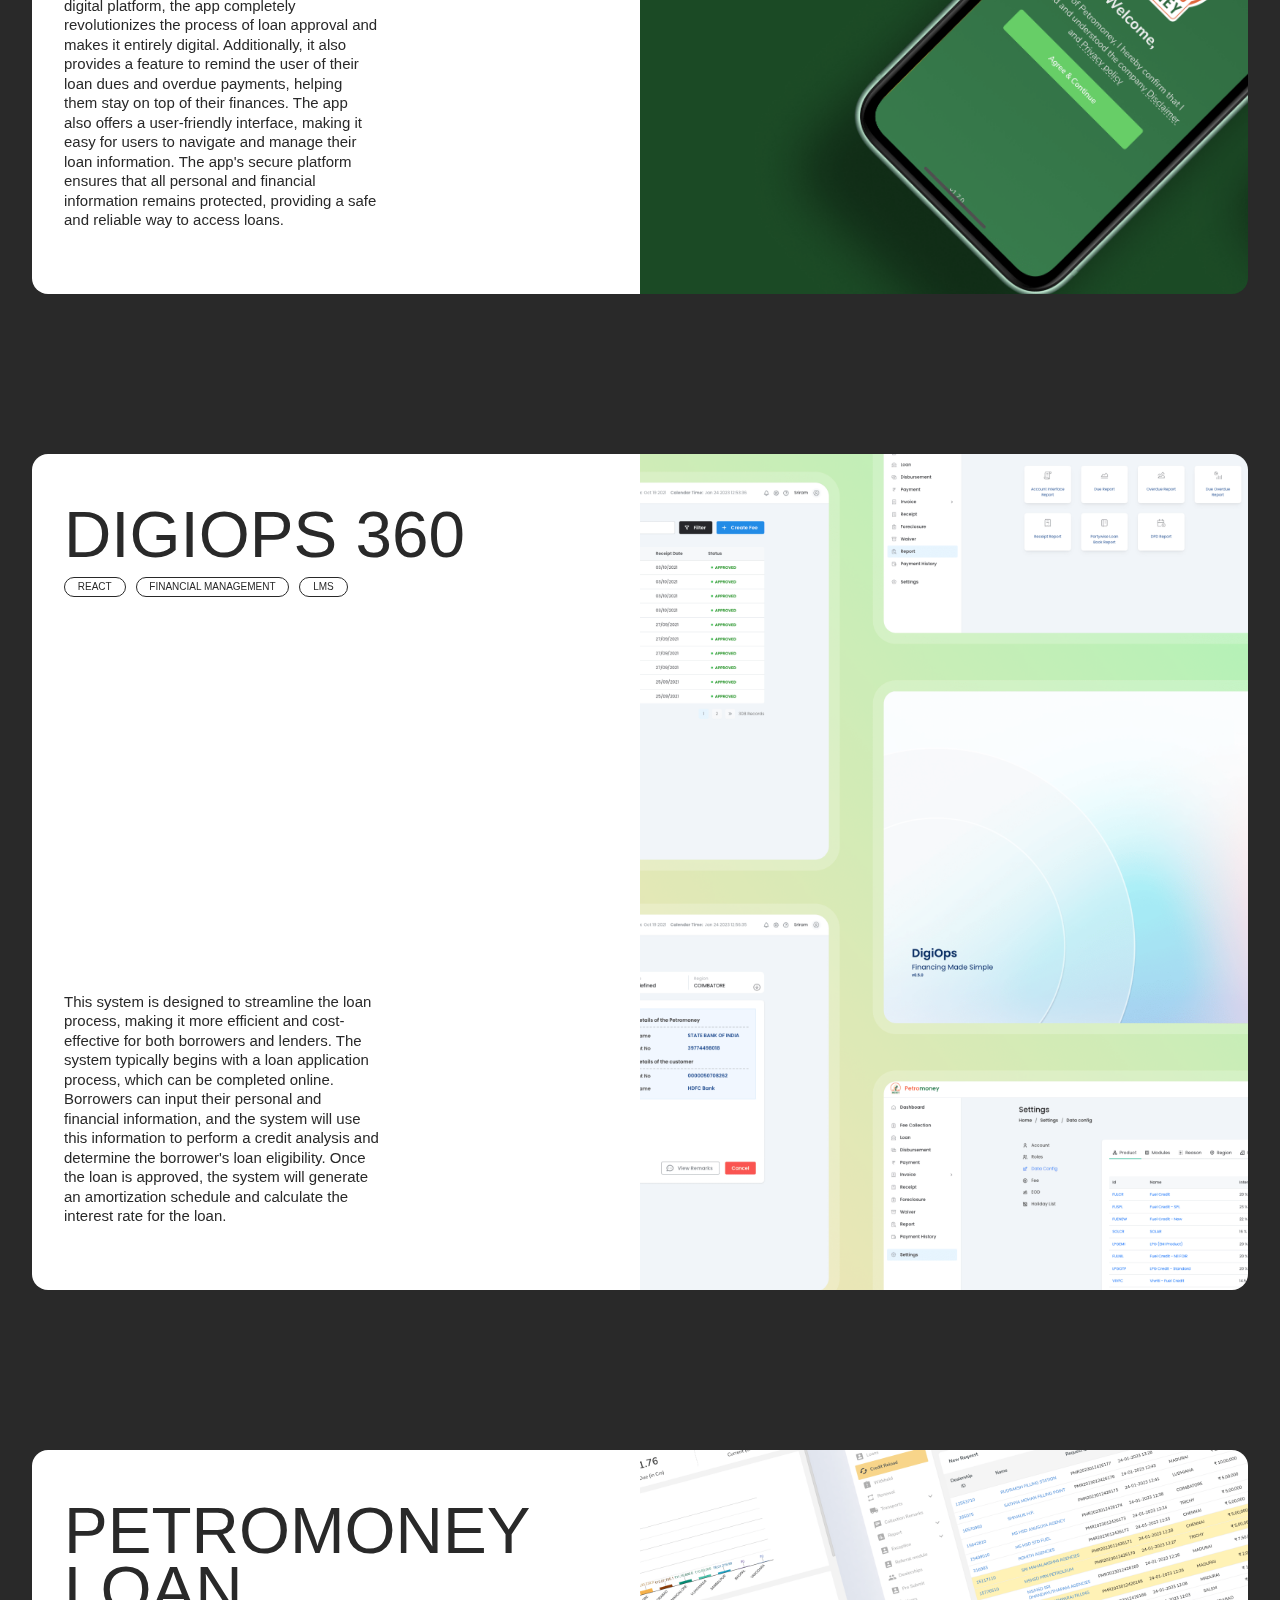
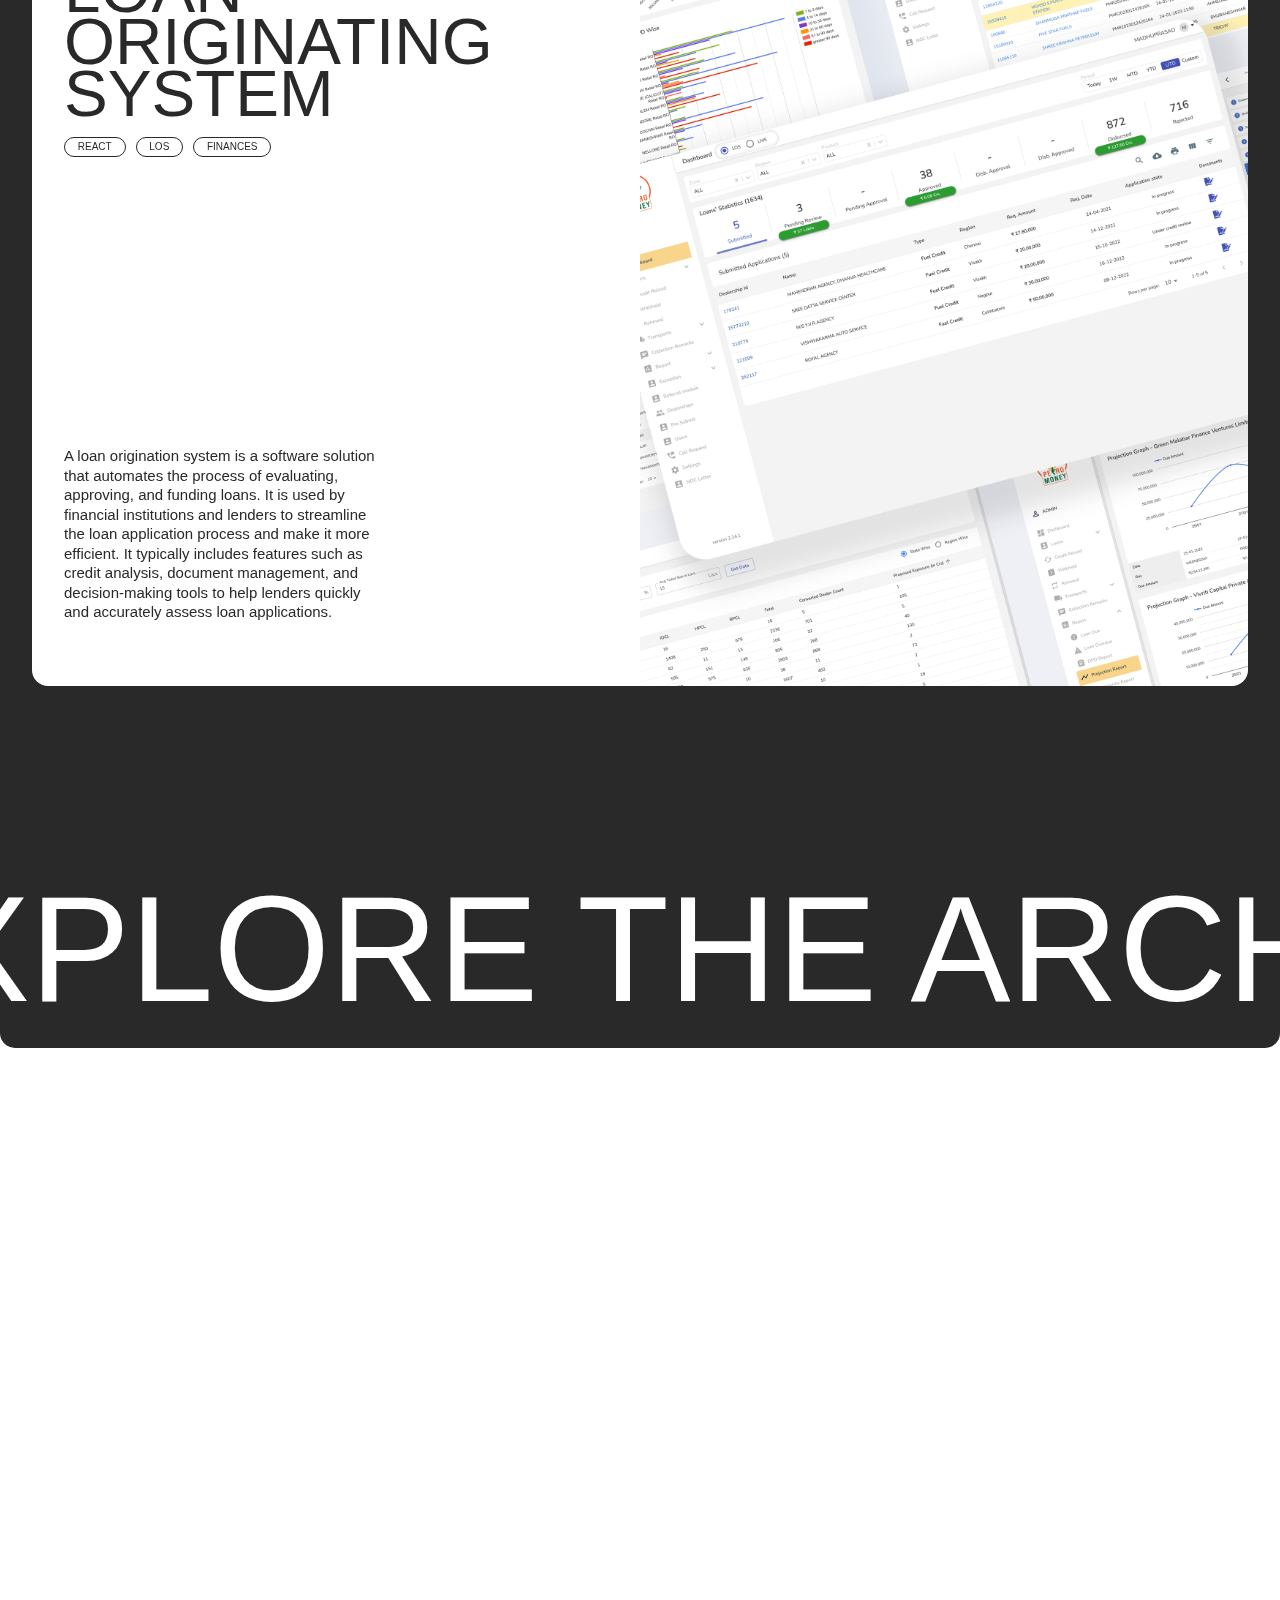
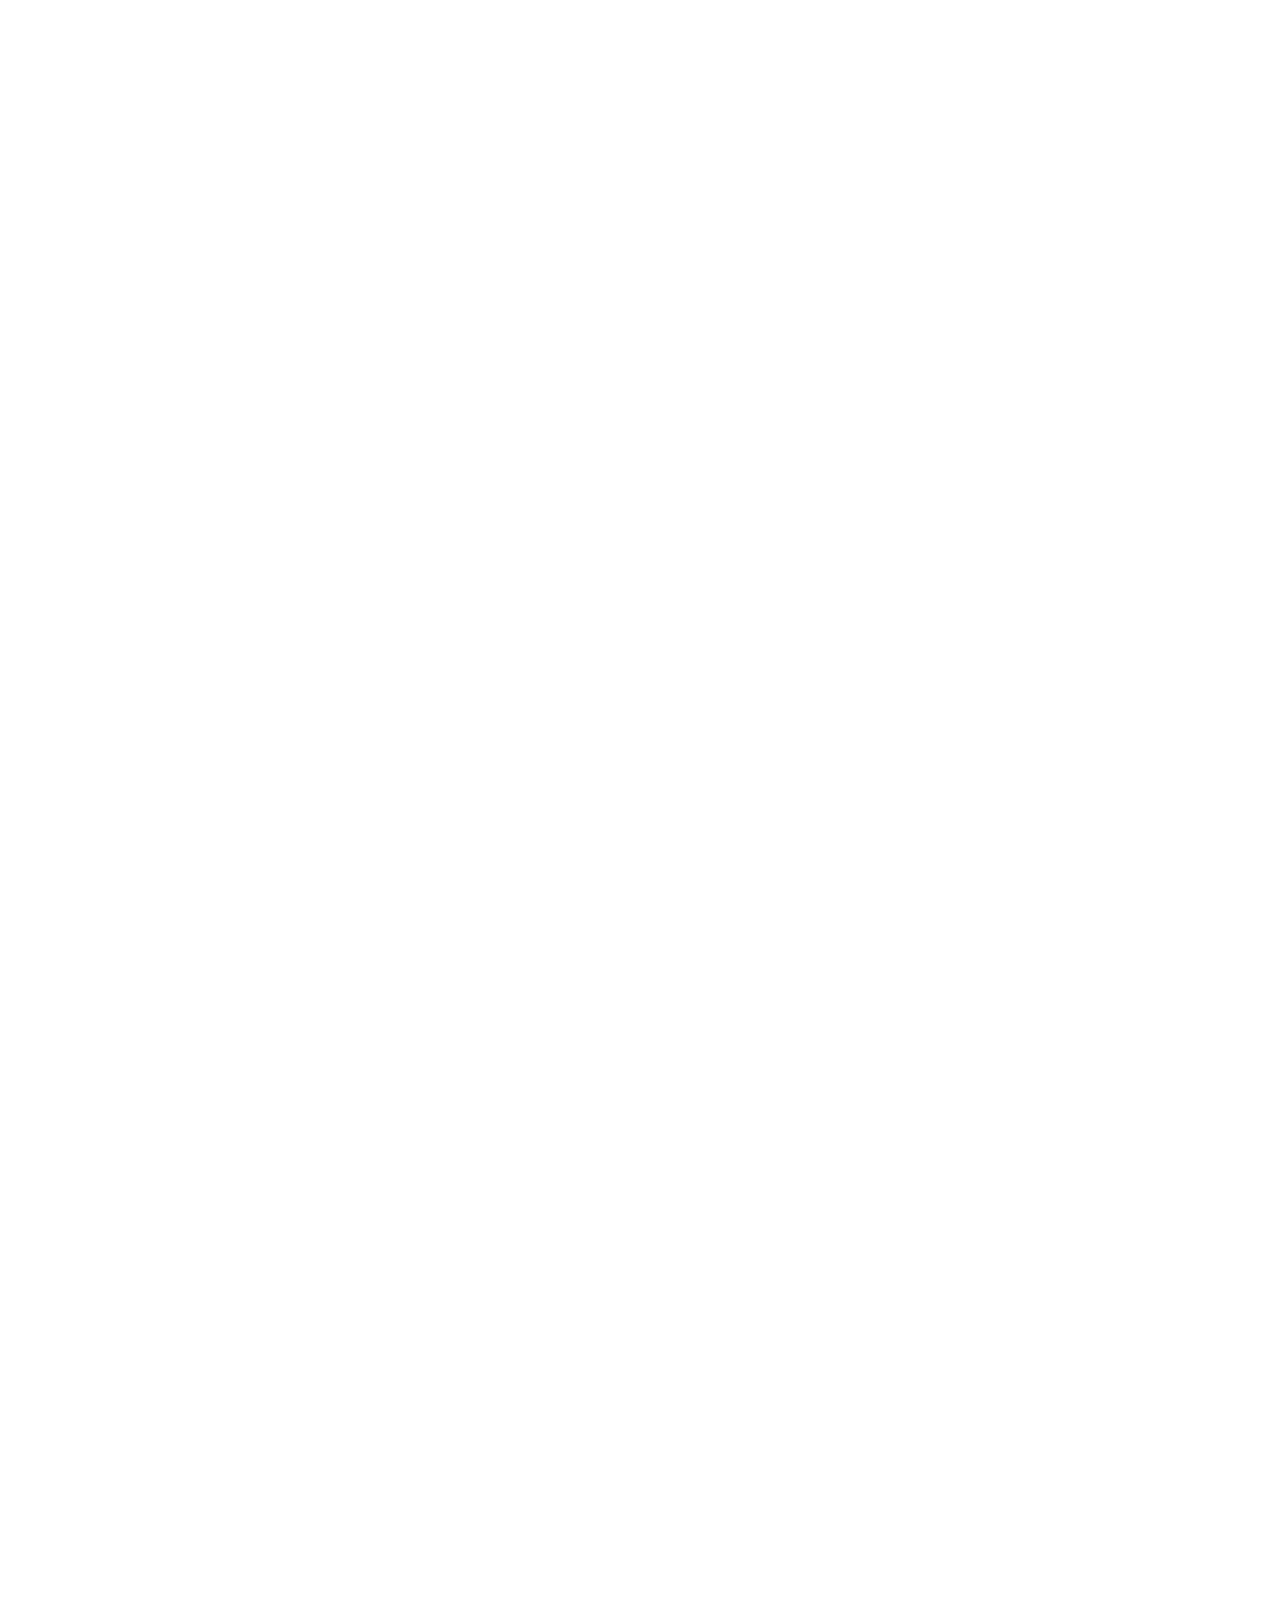
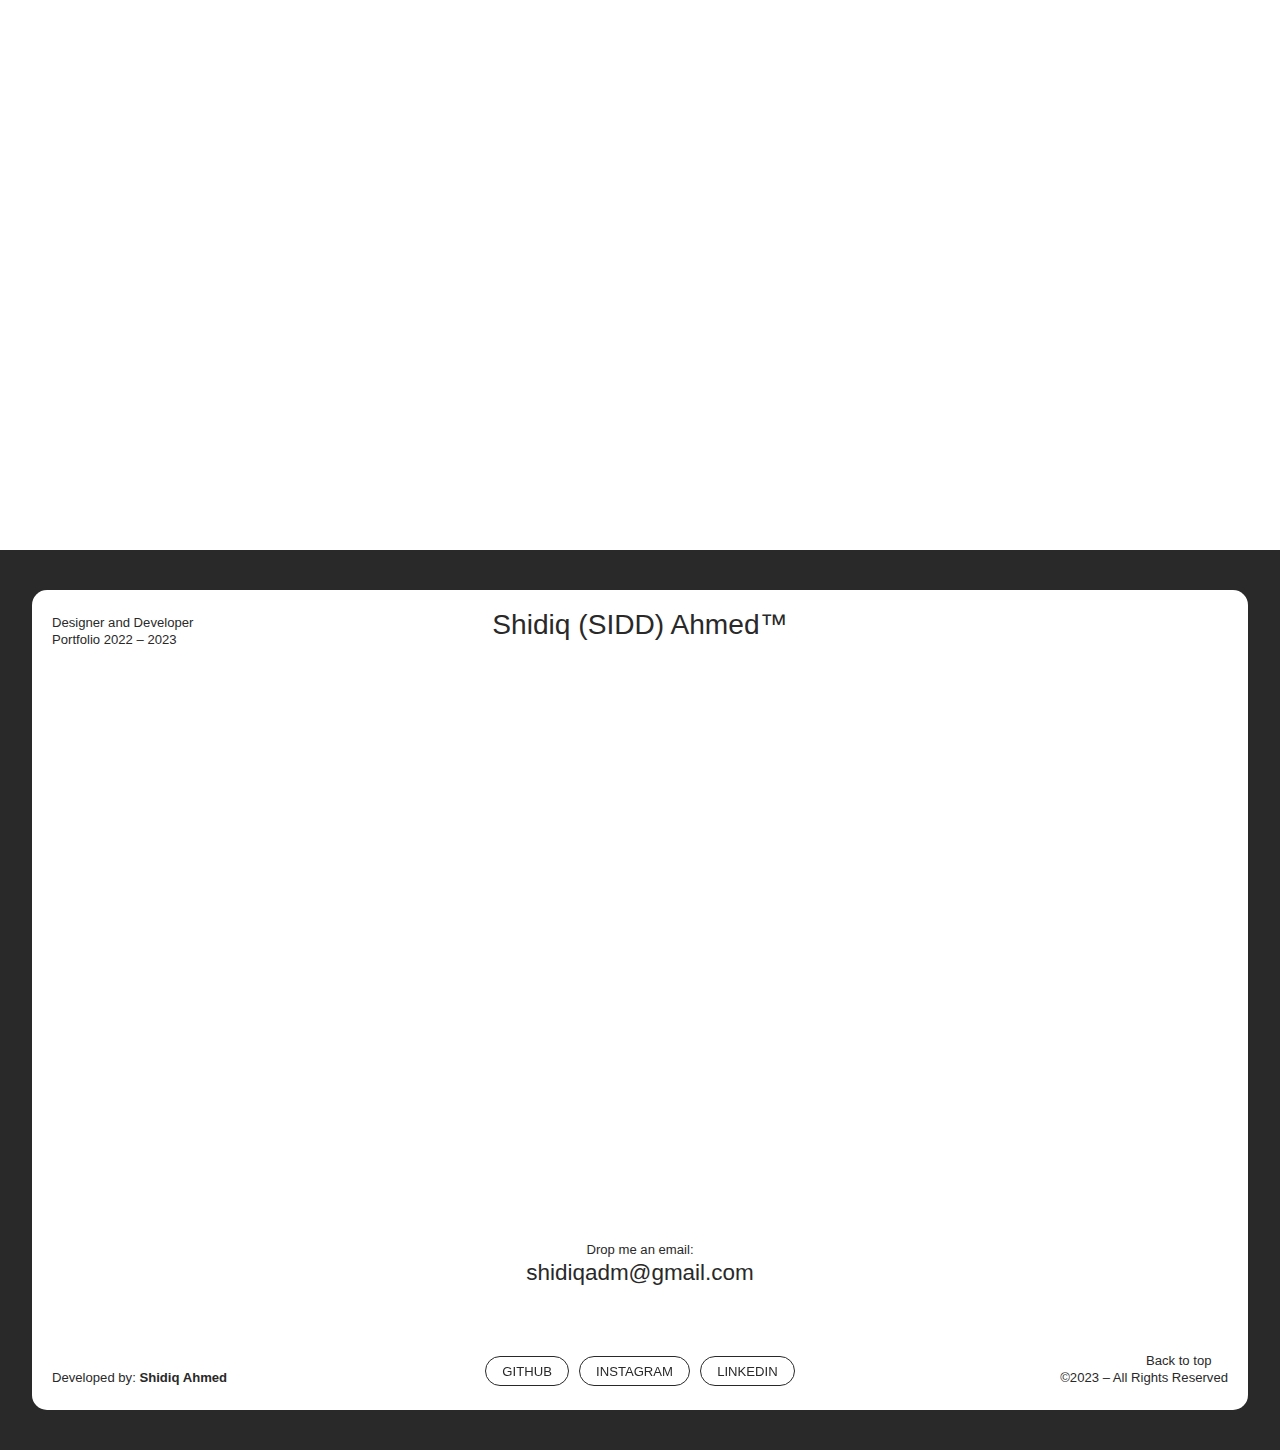
==== commit e36eb2f3: "refact: onlogo press go to start of the page" ====
--- a/index.html
+++ b/index.html
@@ -67,28 +67,7 @@
 
     <meta charset="utf-8" />
     <title>Shidiq Ahmed | Developer Portfolio</title>
-    <!-- <meta
-      content="Meet SIDD, a skilled and experienced developer who specializes in React, React Native and Web development, and Digital design. With a keen eye for detail and a passion for creating visually stunning designs, SIDD can help bring your next project to life. Whether you need a responsive website, a mobile app, or a digital design, SIDD has the skills and expertise to deliver high-quality results that meet your needs and exceed your expectations."
-      name="description"
-    /> -->
     <meta content="Shidiq Ahmed | Developer portfolio" property="og:title" />
-    <!-- <meta
-      content="Meet SIDD, a skilled and experienced developer who specializes in React, React Native and Web development, and Digital design. With a keen eye for detail and a passion for creating visually stunning designs, SIDD can help bring your next project to life. Whether you need a responsive website, a mobile app, or a digital design, SIDD has the skills and expertise to deliver high-quality results that meet your needs and exceed your expectations."
-      property="og:description"
-    /> -->
-    <!-- <meta content="https://i.imgur.com/HSQ4wRq.png" property="og:image" /> -->
-    <!-- <meta
-      content="Shidiq Ahmed - Developer portfolio"
-      property="twitter:title"
-    /> -->
-    <!-- <meta
-      content="Meet SIDD, a skilled and experienced developer who specializes in React, React Native and Web development, and Digital design. With a keen eye for detail and a passion for creating visually stunning designs, SIDD can help bring your next project to life. Whether you need a responsive website, a mobile app, or a digital design, SIDD has the skills and expertise to deliver high-quality results that meet your needs and exceed your expectations."
-      property="twitter:description"
-    /> -->
-    <!-- <meta content="https://i.imgur.com/HSQ4wRq.png" property="twitter:image" />
-    <meta property="og:type" content="website" />
-    <meta content="summary_large_image" name="twitter:card" />
-    <meta content="width=device-width, initial-scale=1" name="viewport" /> -->
     <link href="index.css" rel="stylesheet" type="text/css" />
     <style>
       @media (min-width: 992px) {
@@ -998,7 +977,7 @@
       </div>
       <div class="menu-wrapper">
         <div class="nav-content">
-          <a href="/" class="nav-link">
+          <a href="#hero" class="nav-link">
             <img
               src="assets/Images/logo/sidd-light-logo.png"
               width="90"
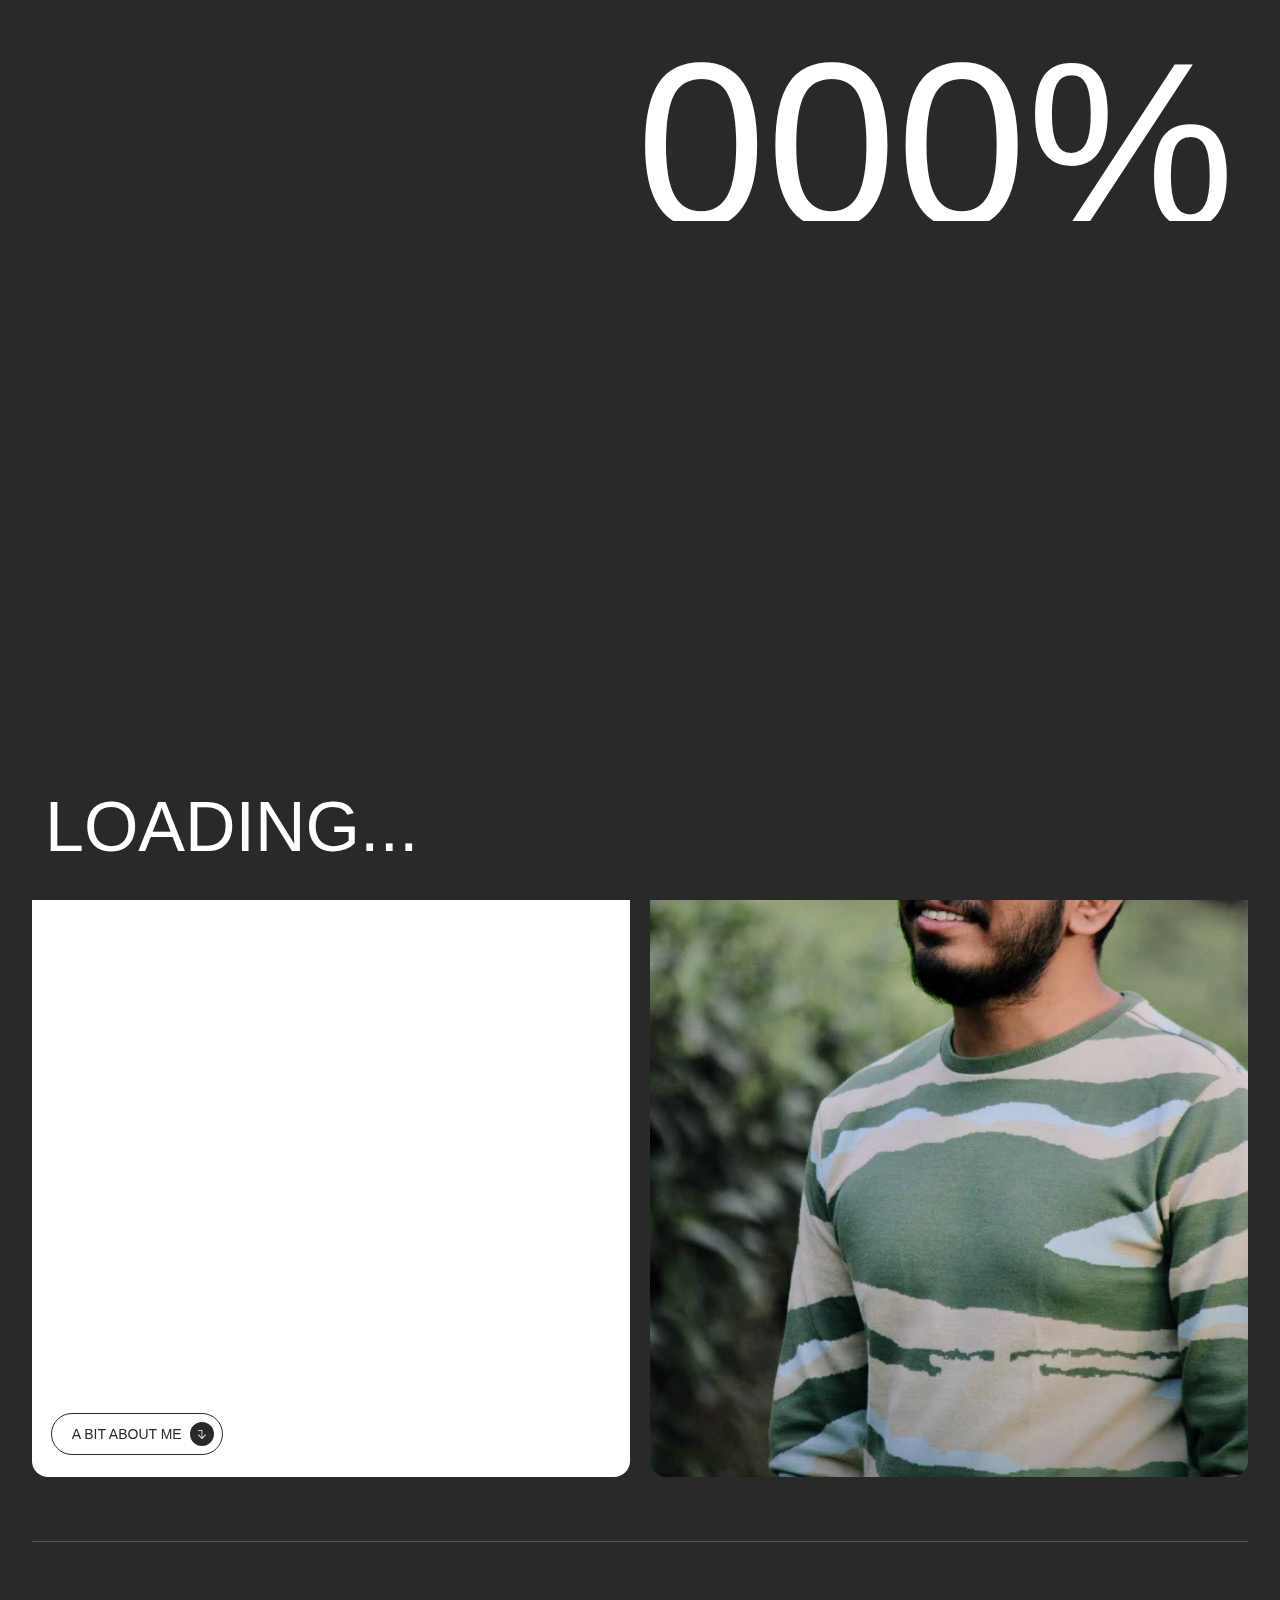
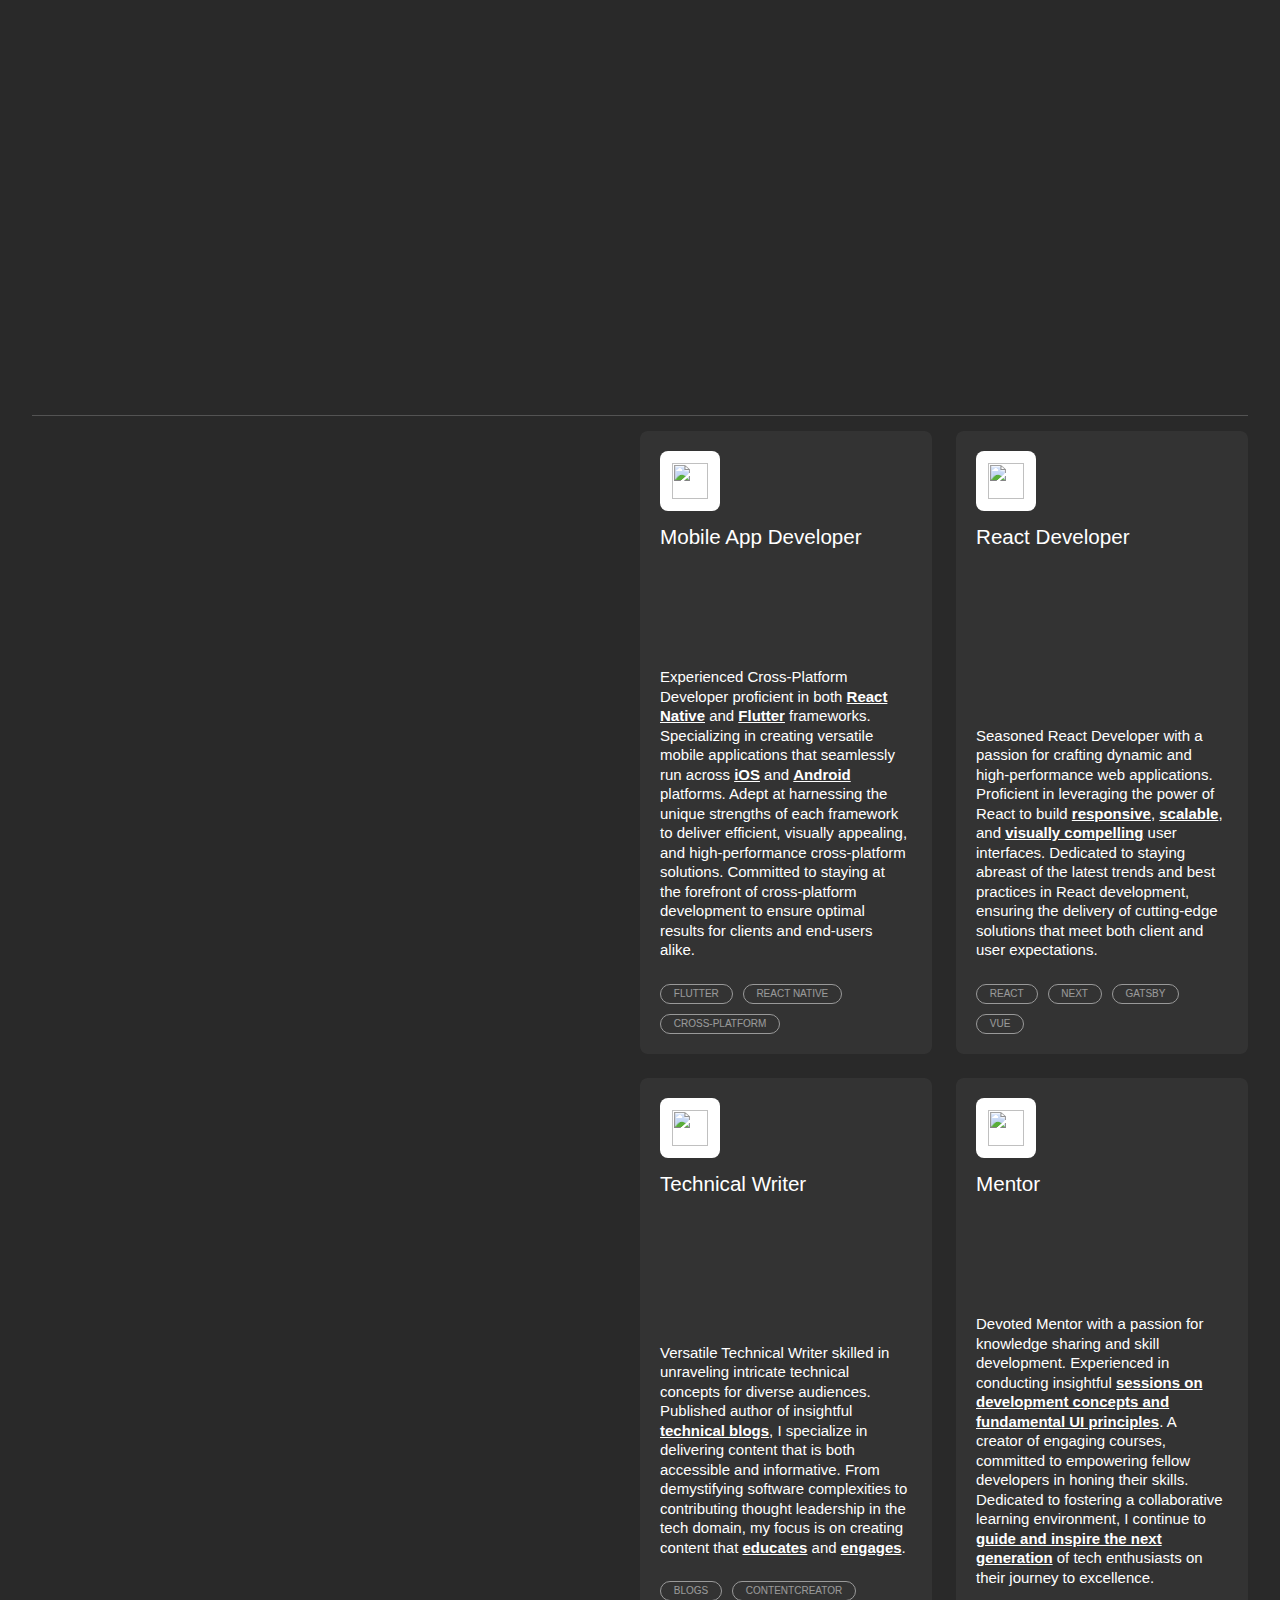
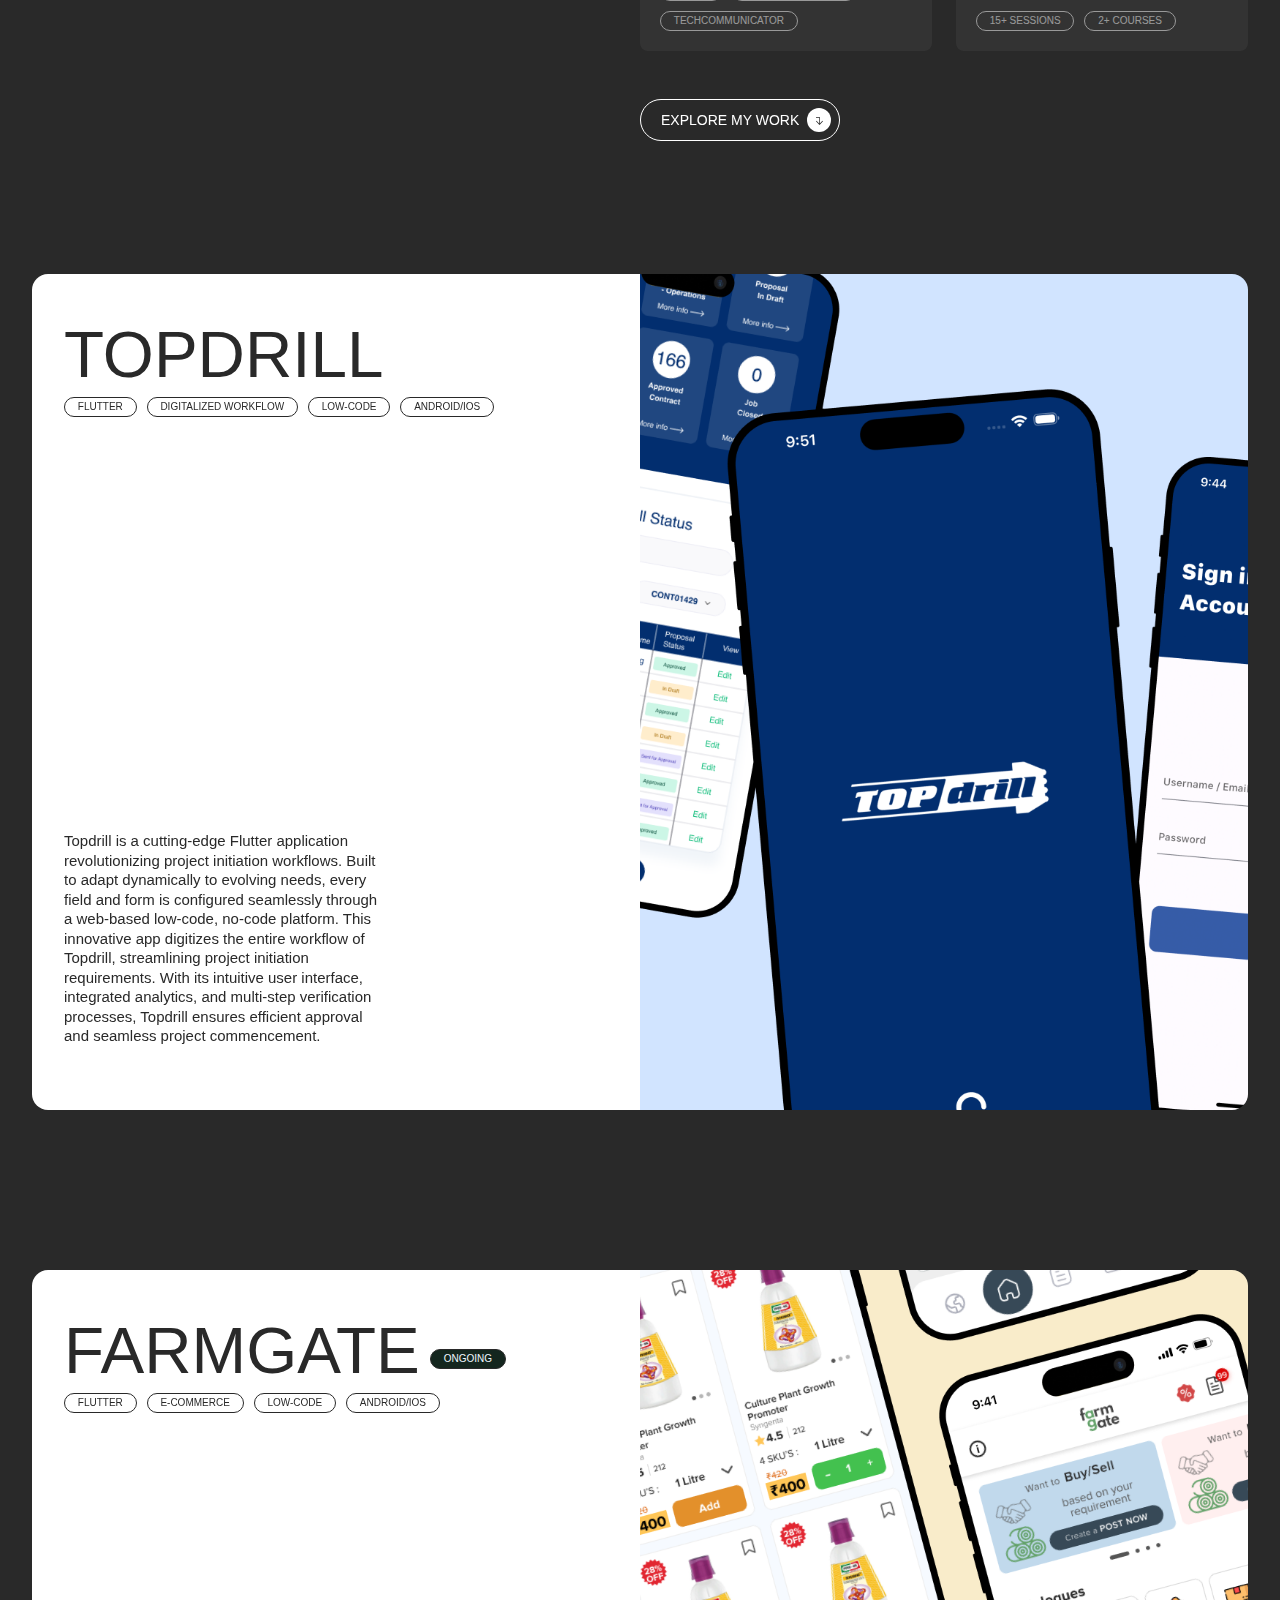
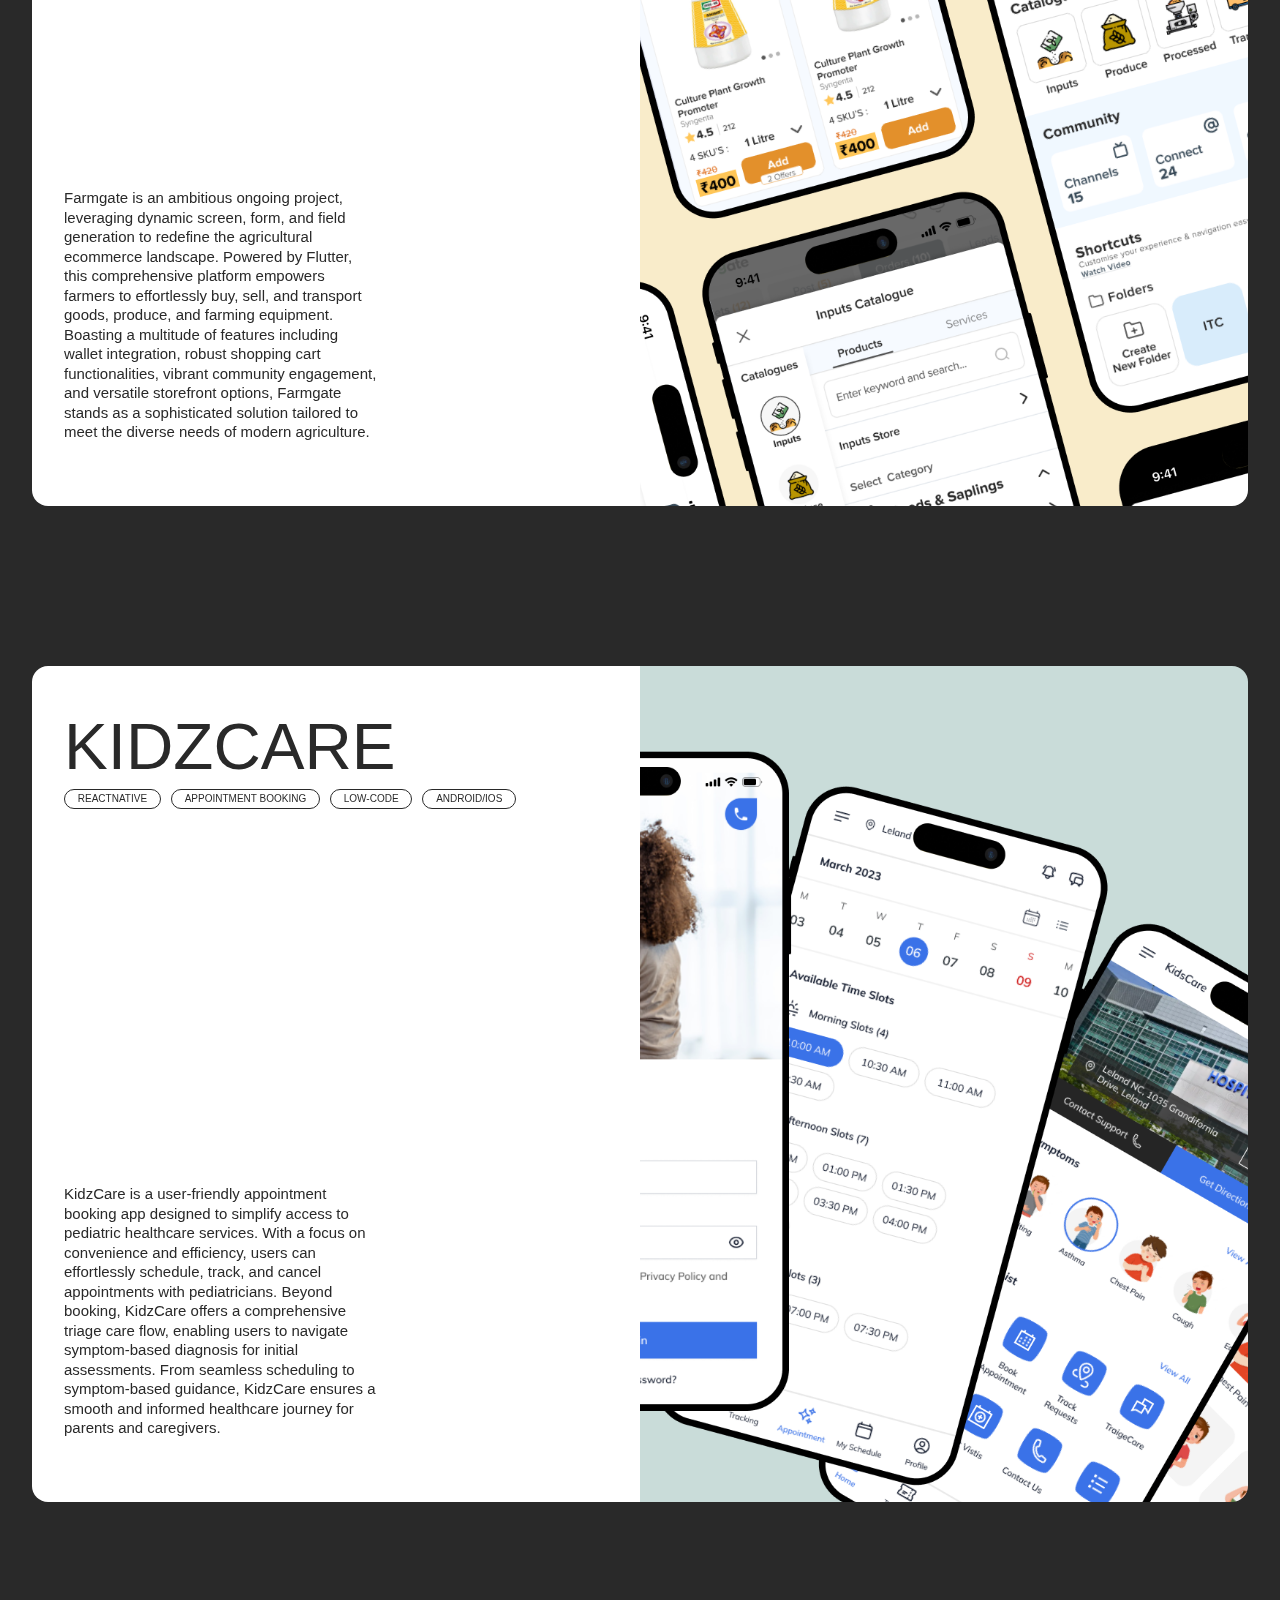
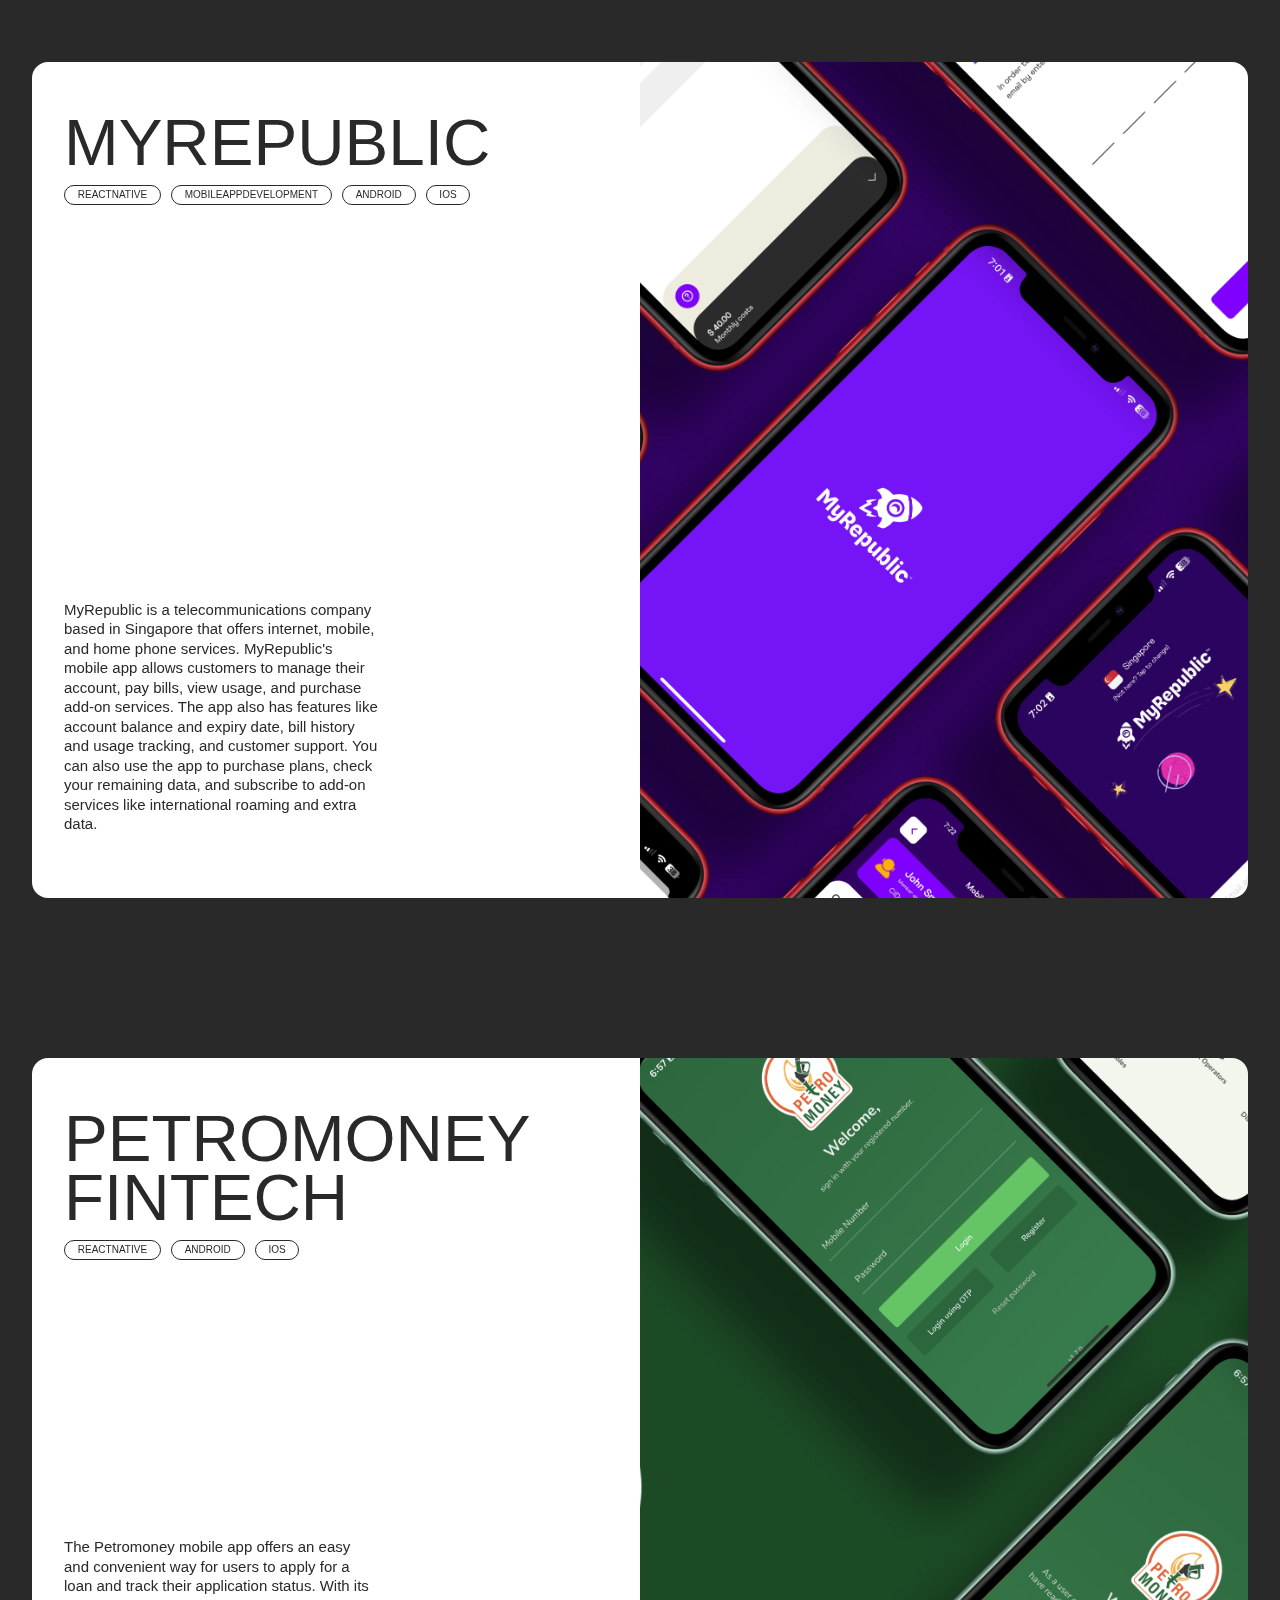
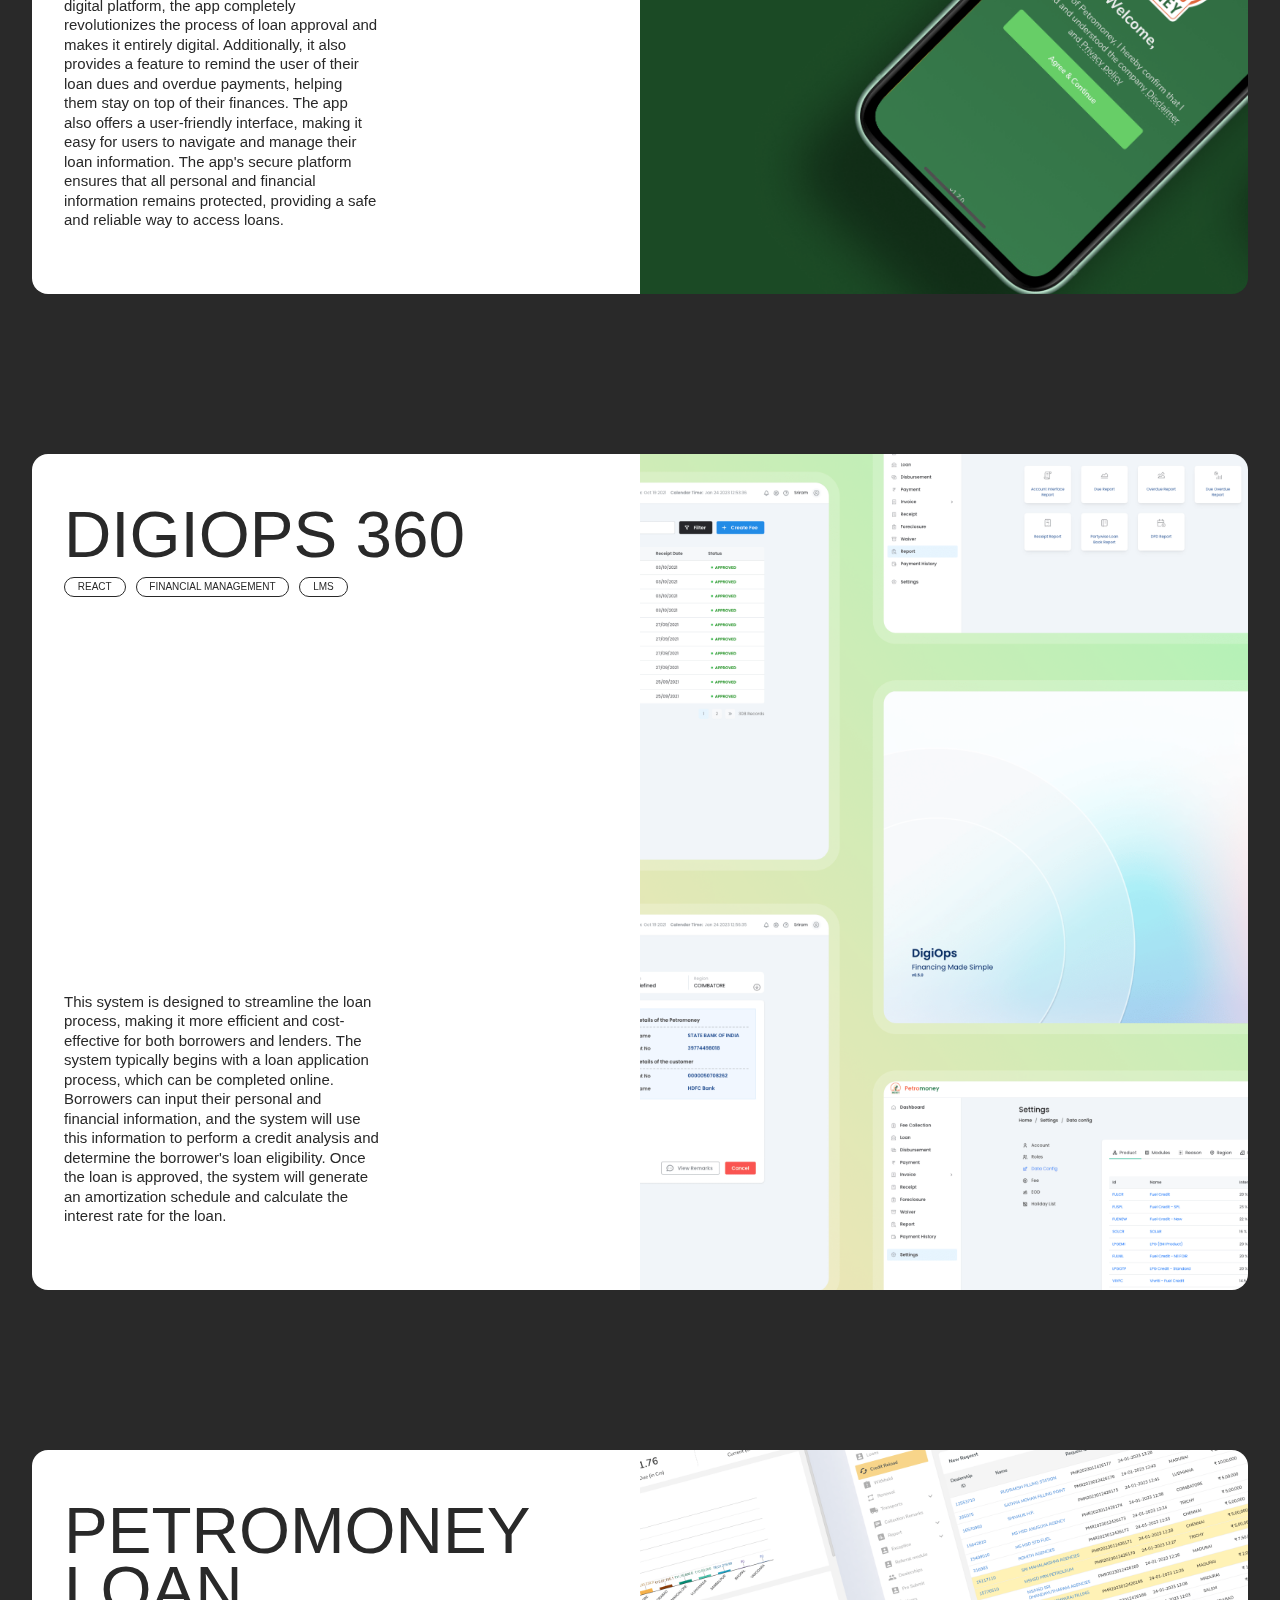
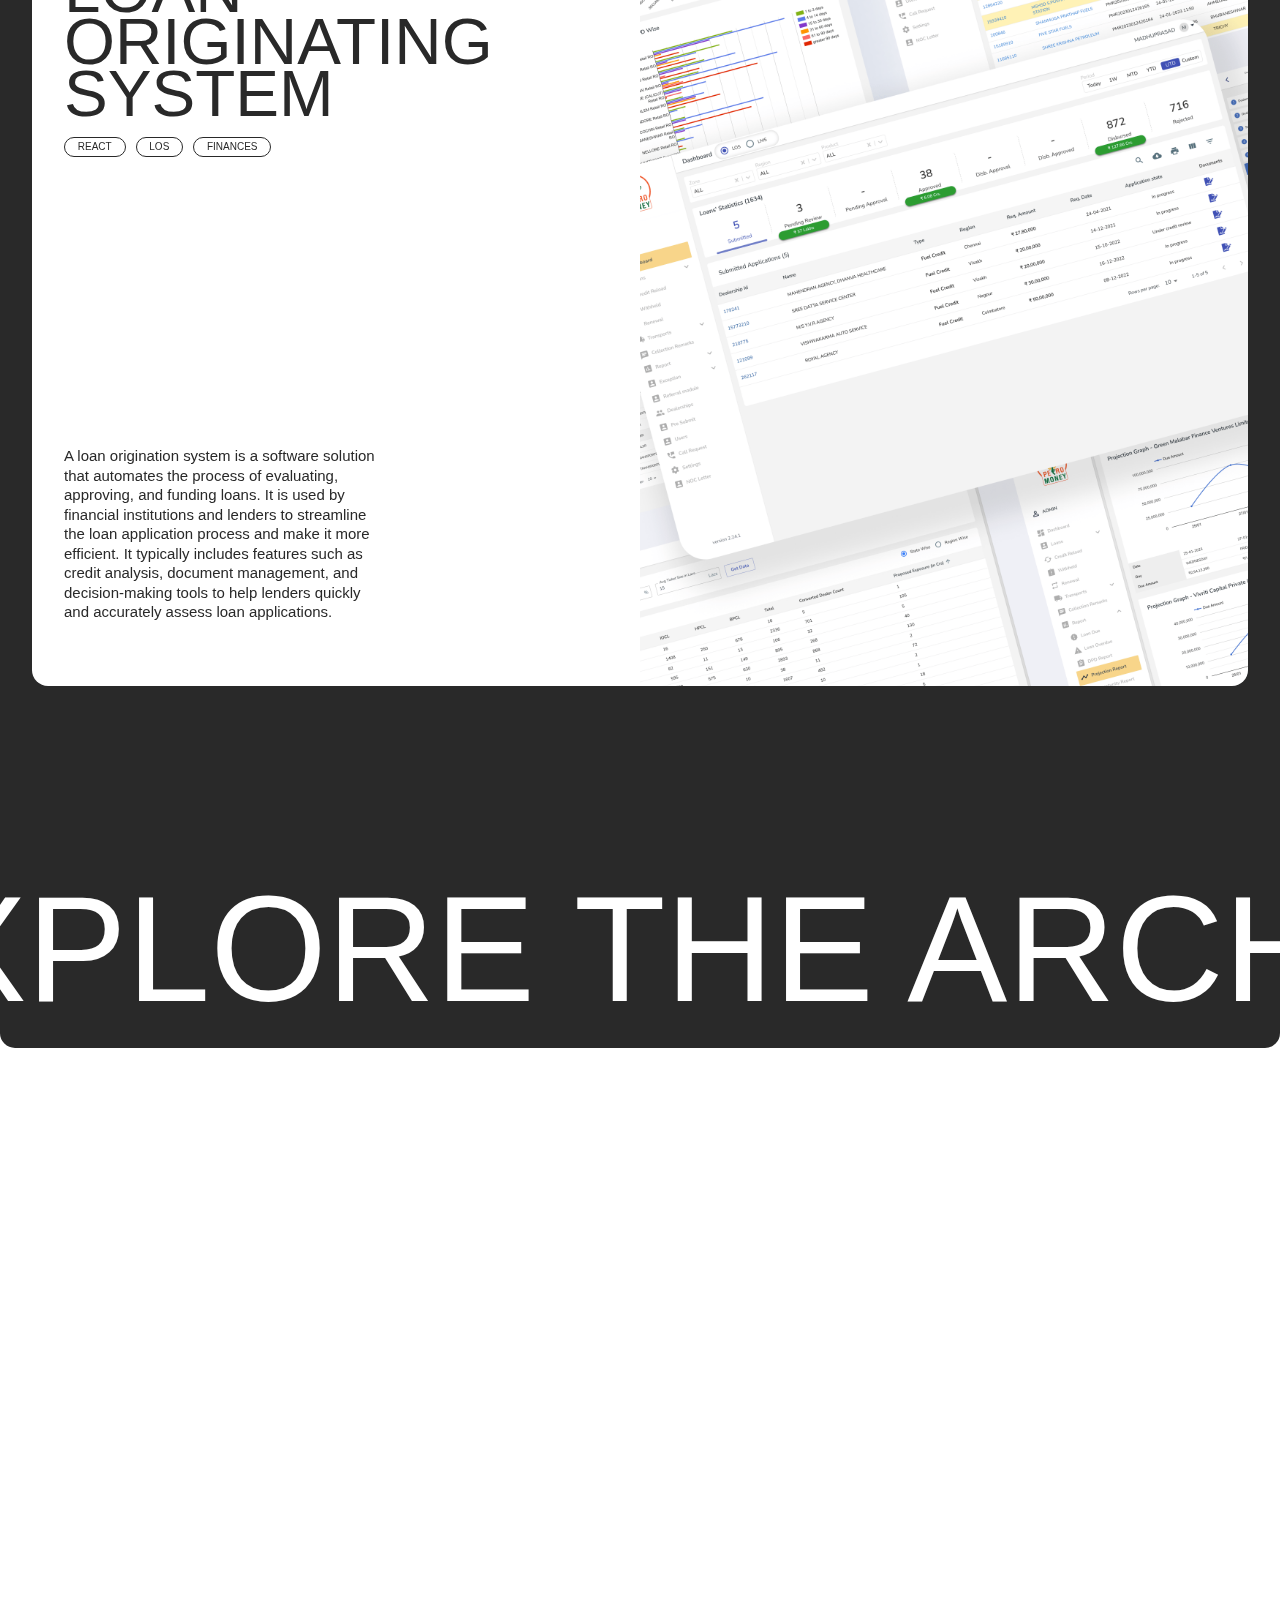
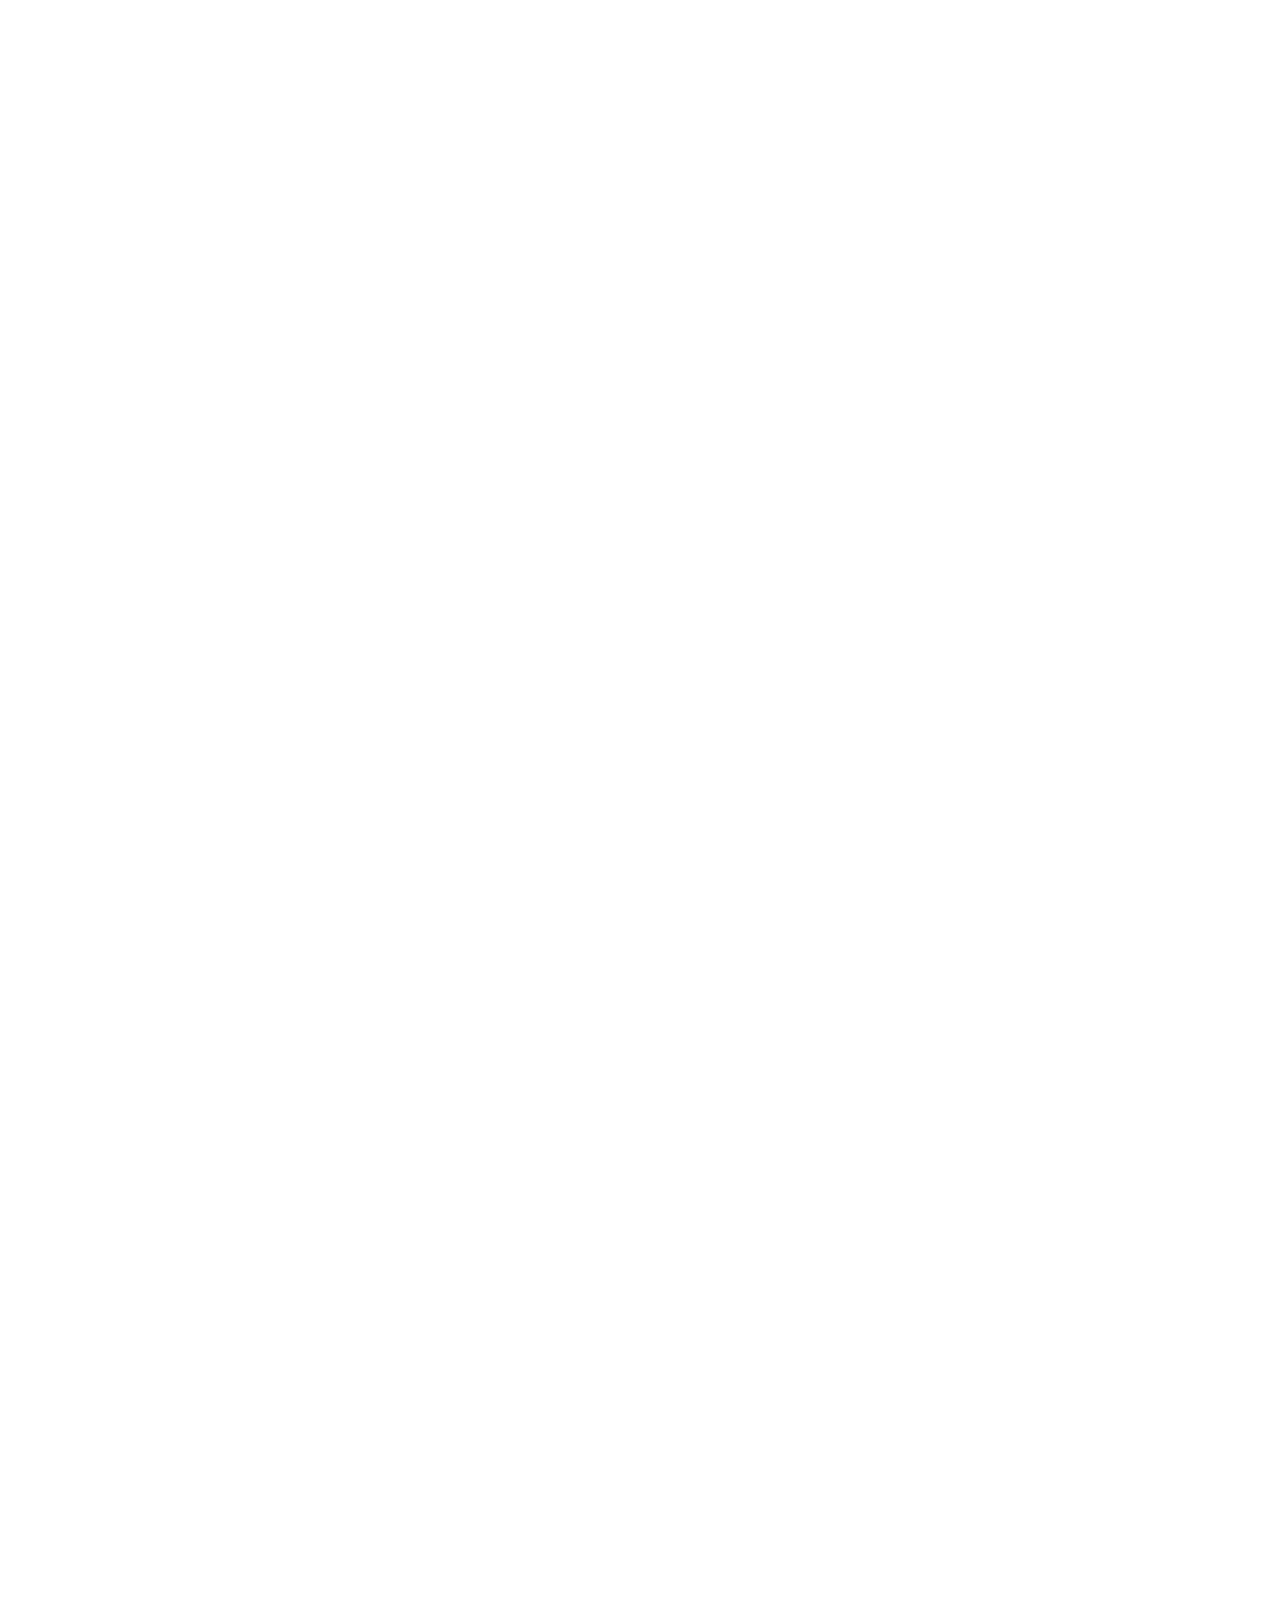
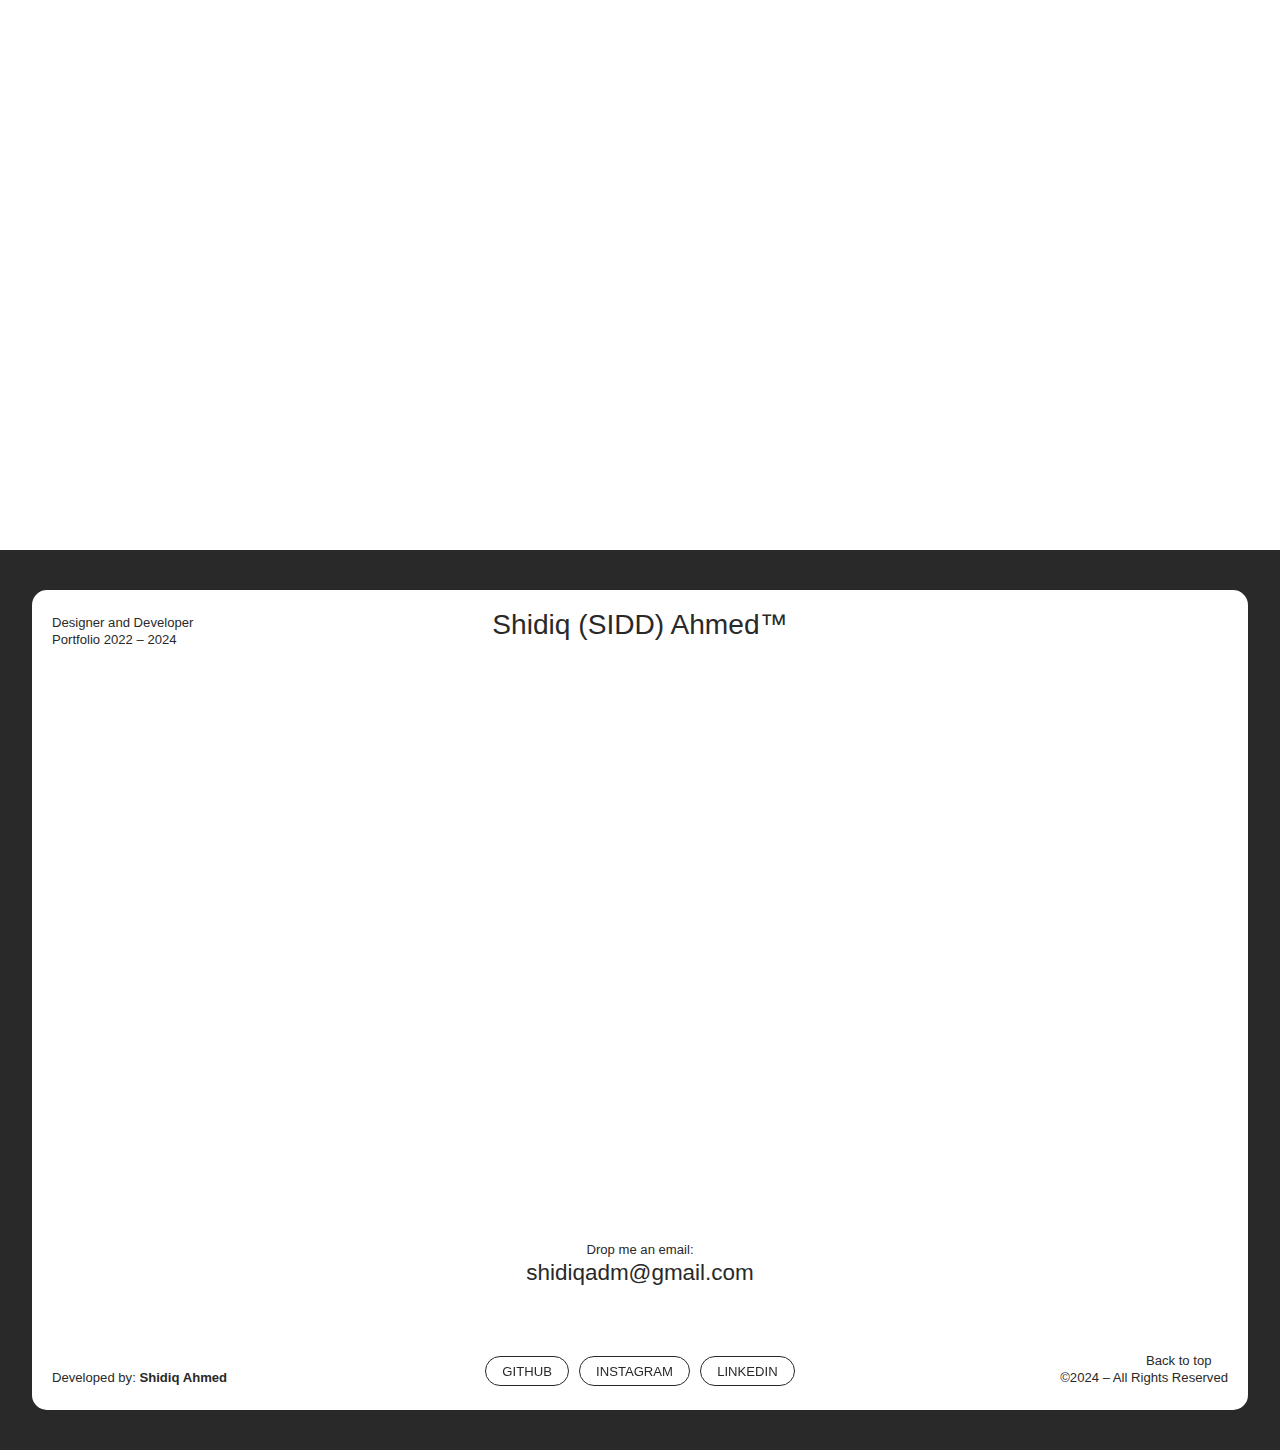
==== commit 58076388: "refact: 2023 updated to 2024" ====
--- a/index.html
+++ b/index.html
@@ -2239,7 +2239,7 @@
                 id="w-node-e0bdb395-468b-da69-fbc1-615b5a27620b-2dc1d759"
                 class="footer-meta margin-mobile"
               >
-                Designer and Developer<br />Portfolio 2022 – 2023
+                Designer and Developer<br />Portfolio 2022 – 2024
               </div>
               <div
                 id="w-node-_6a3e3586-cdf9-c1ea-5e11-34231fd3e630-2dc1d759"
@@ -2472,7 +2472,7 @@
                     /></div
                 ></a>
                 <div class="footer-meta is--right">
-                  ©2023 – All Rights Reserved
+                  ©2024 – All Rights Reserved
                 </div>
               </div>
             </div>
